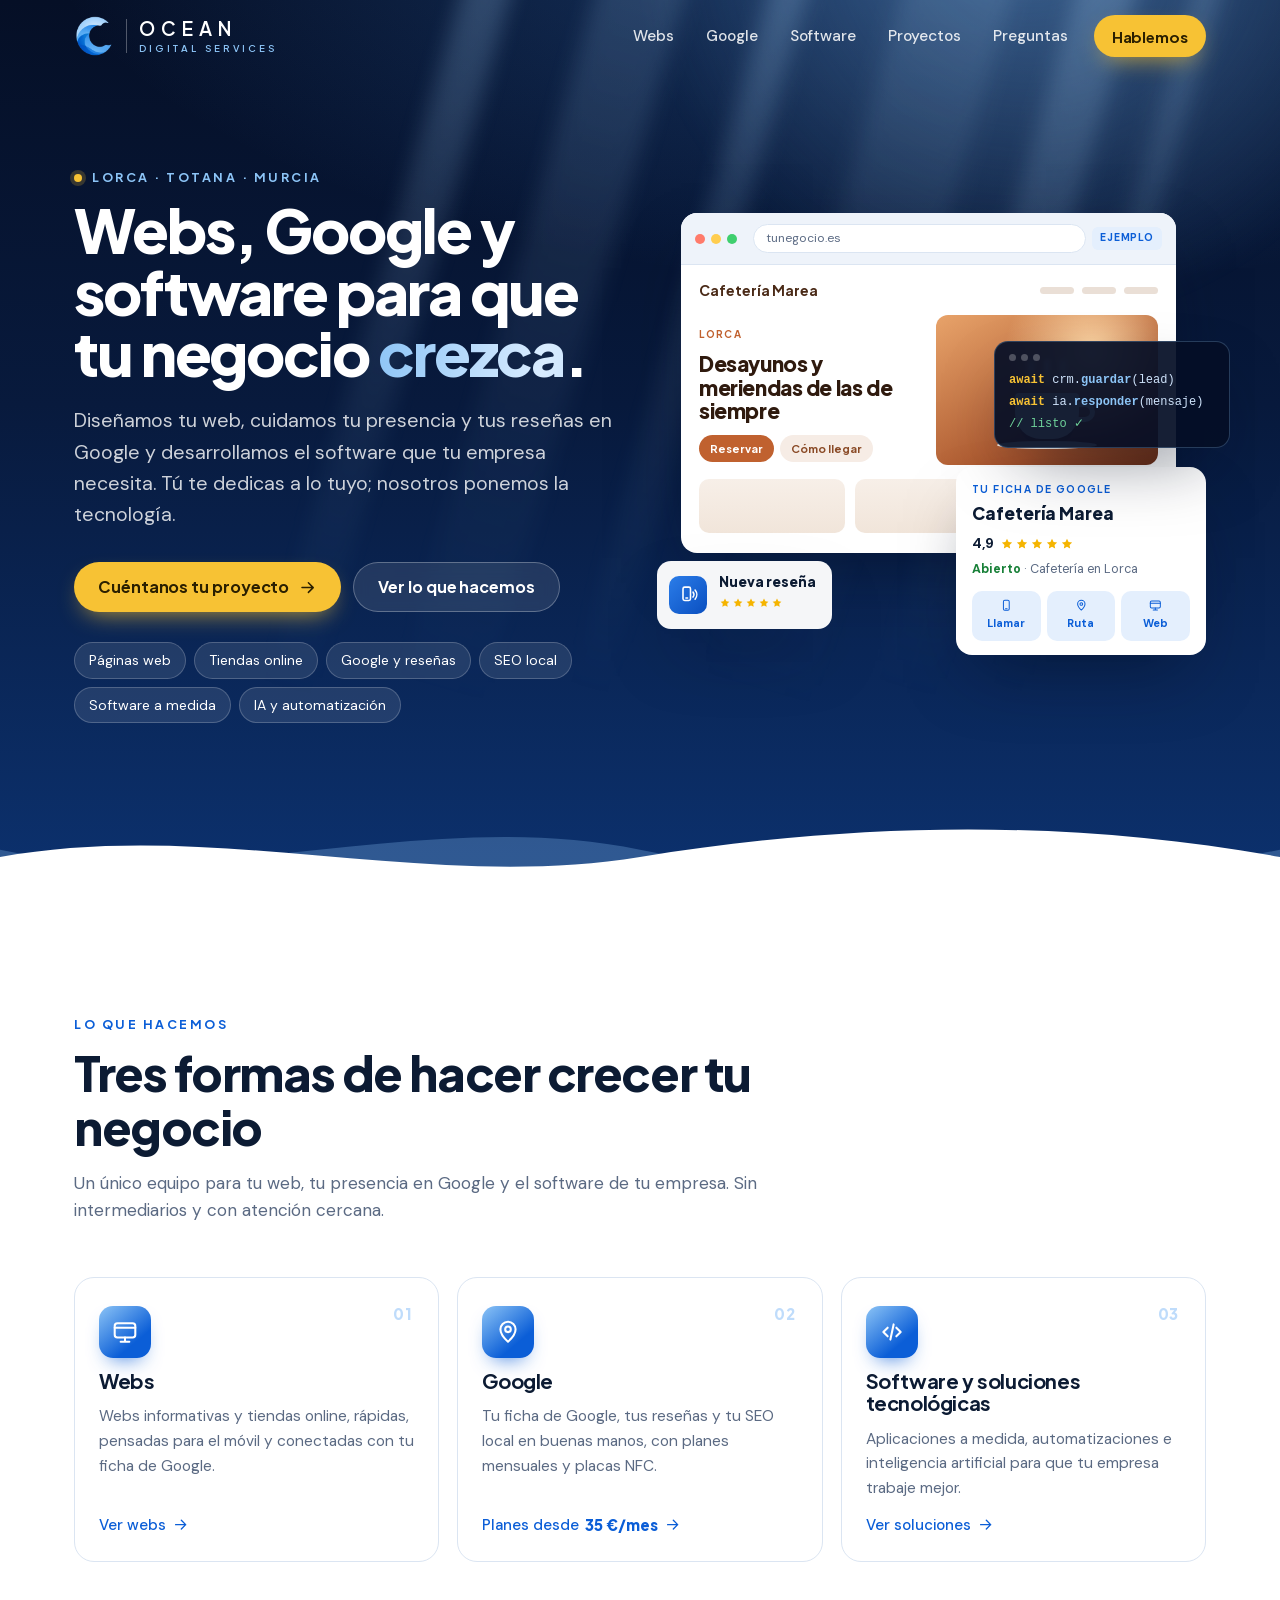
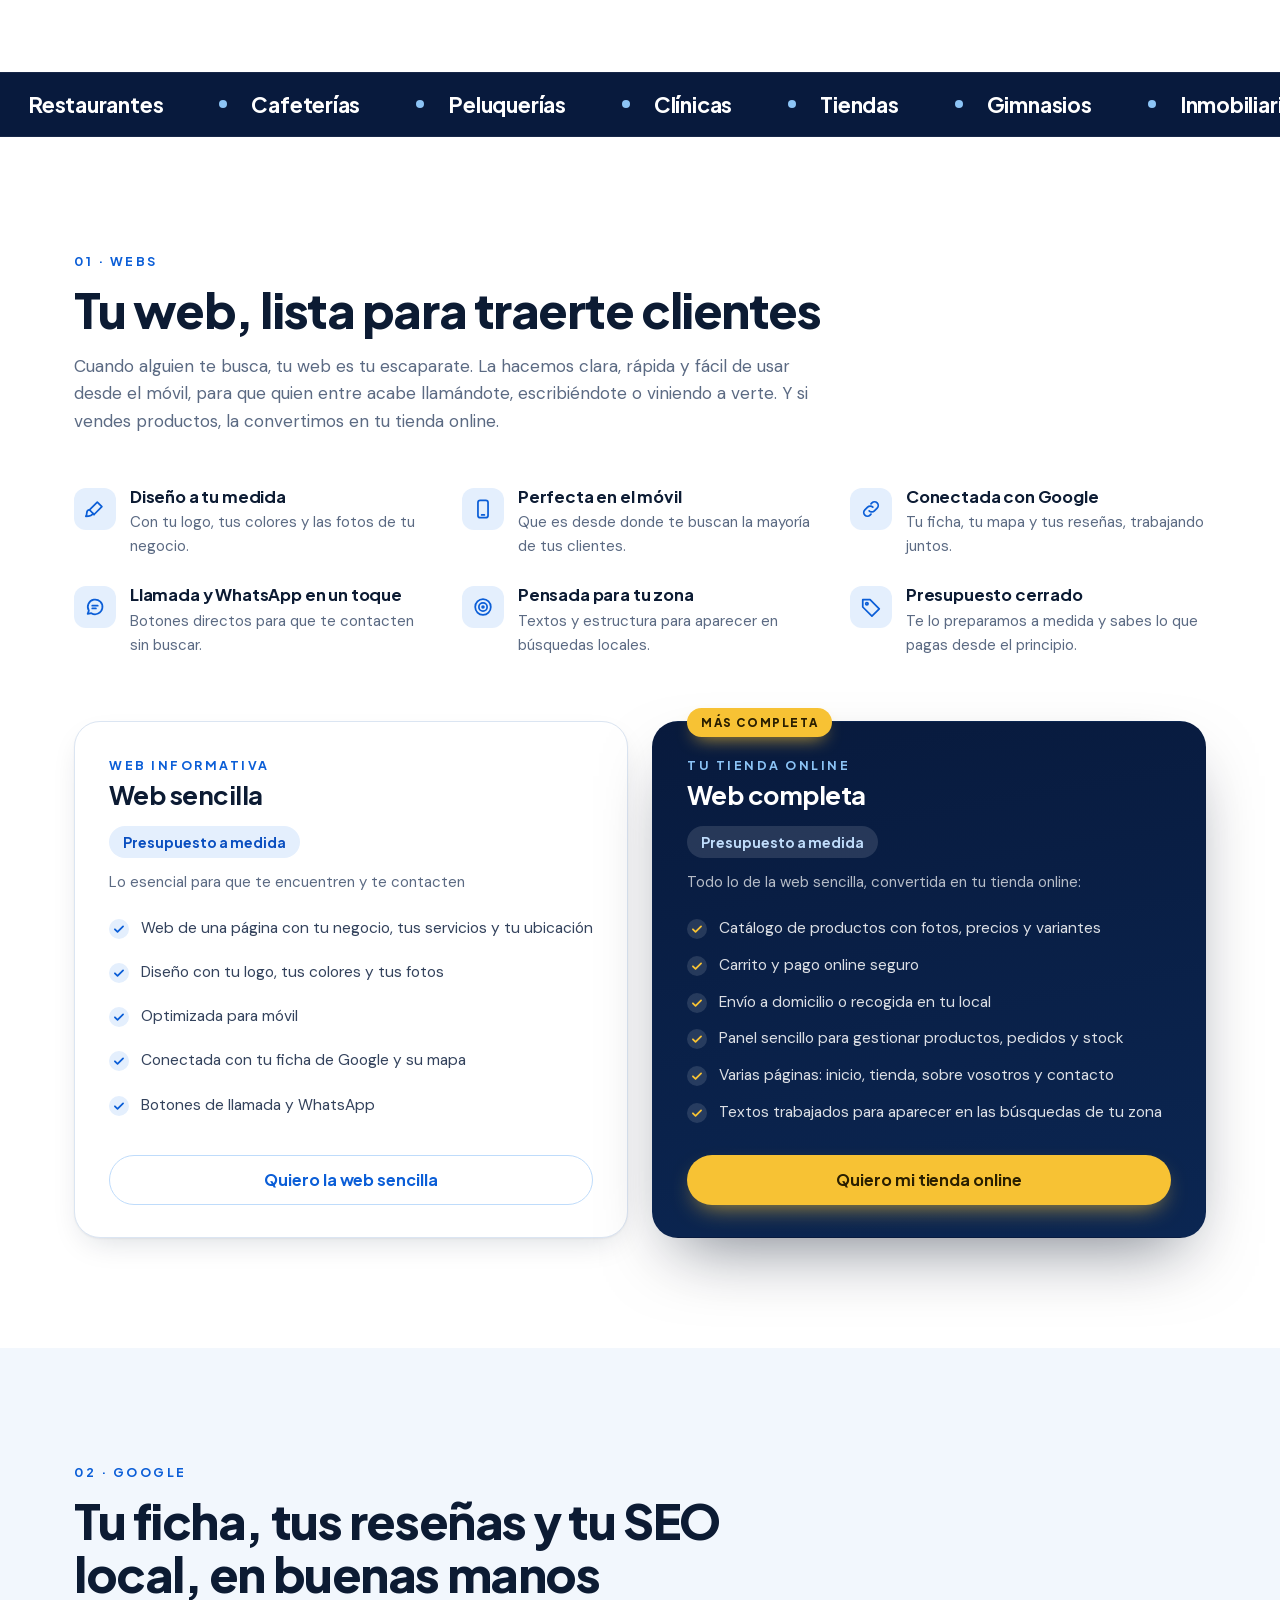
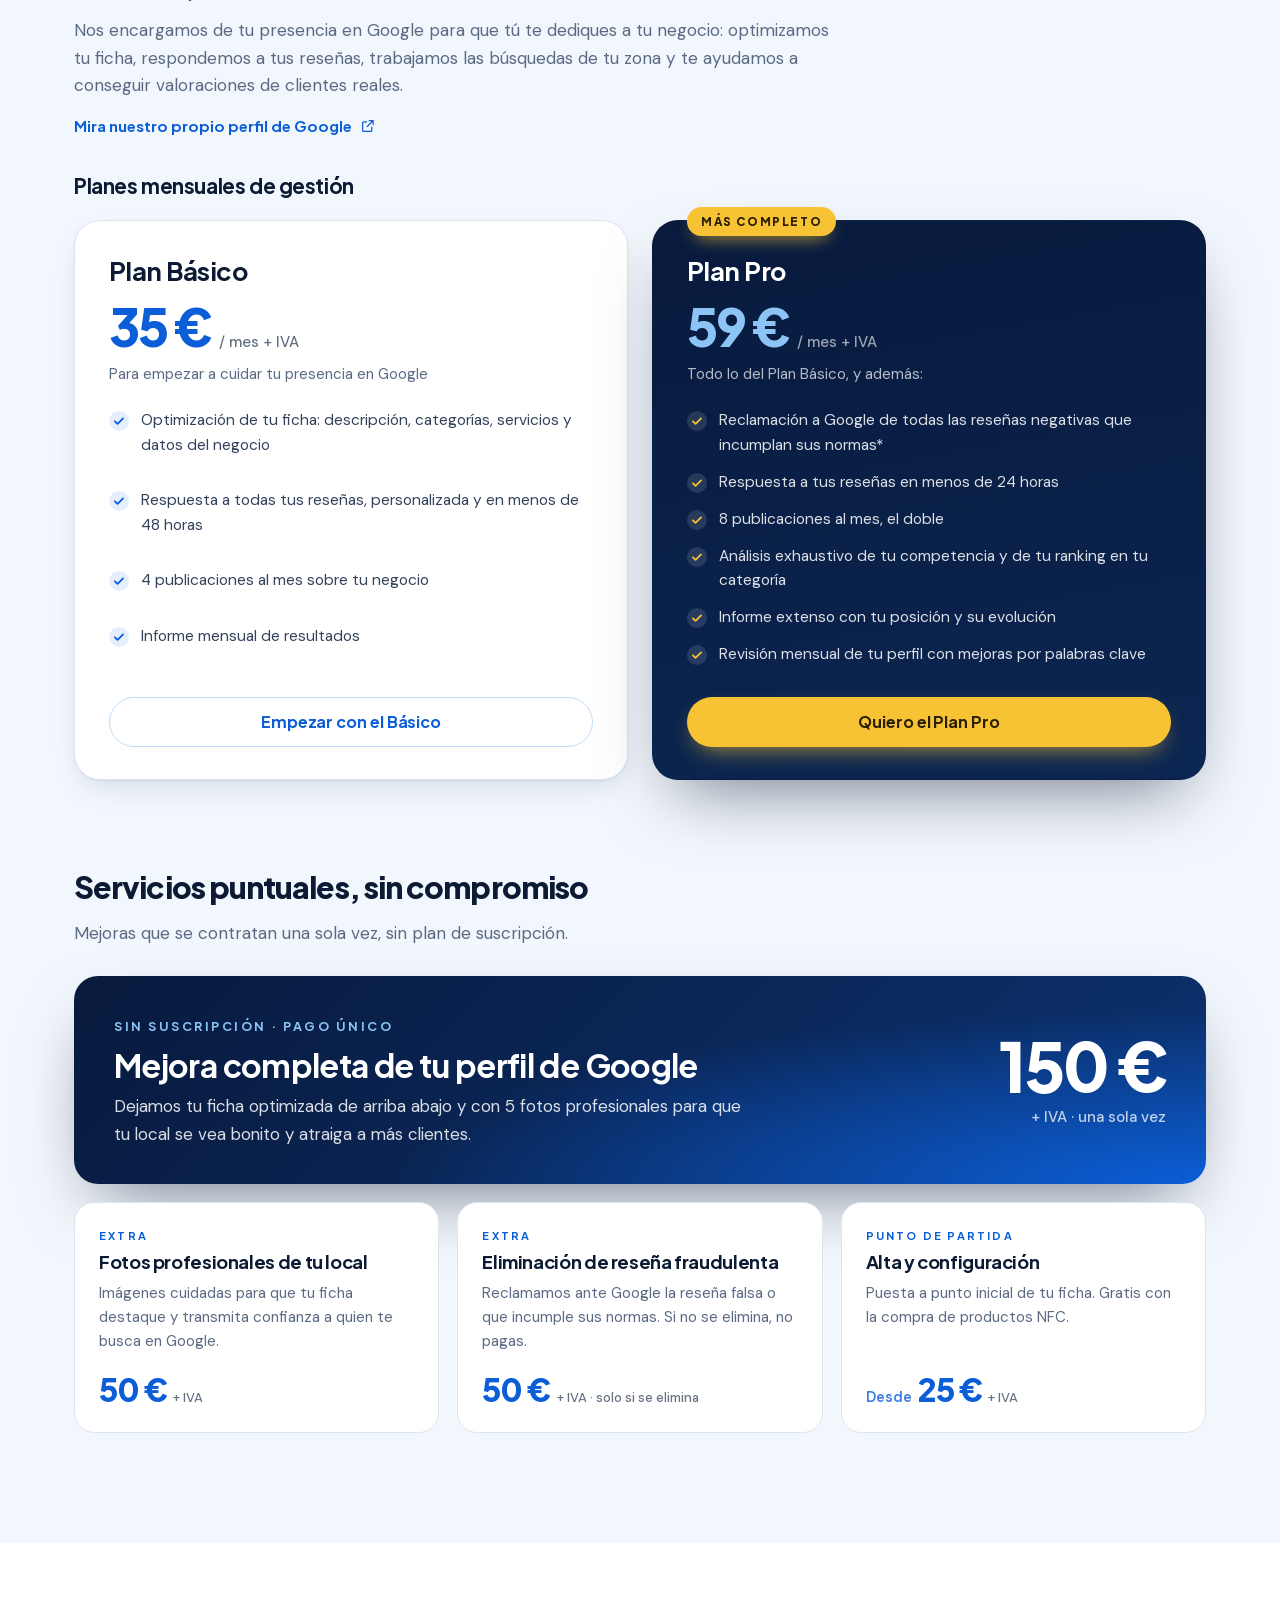
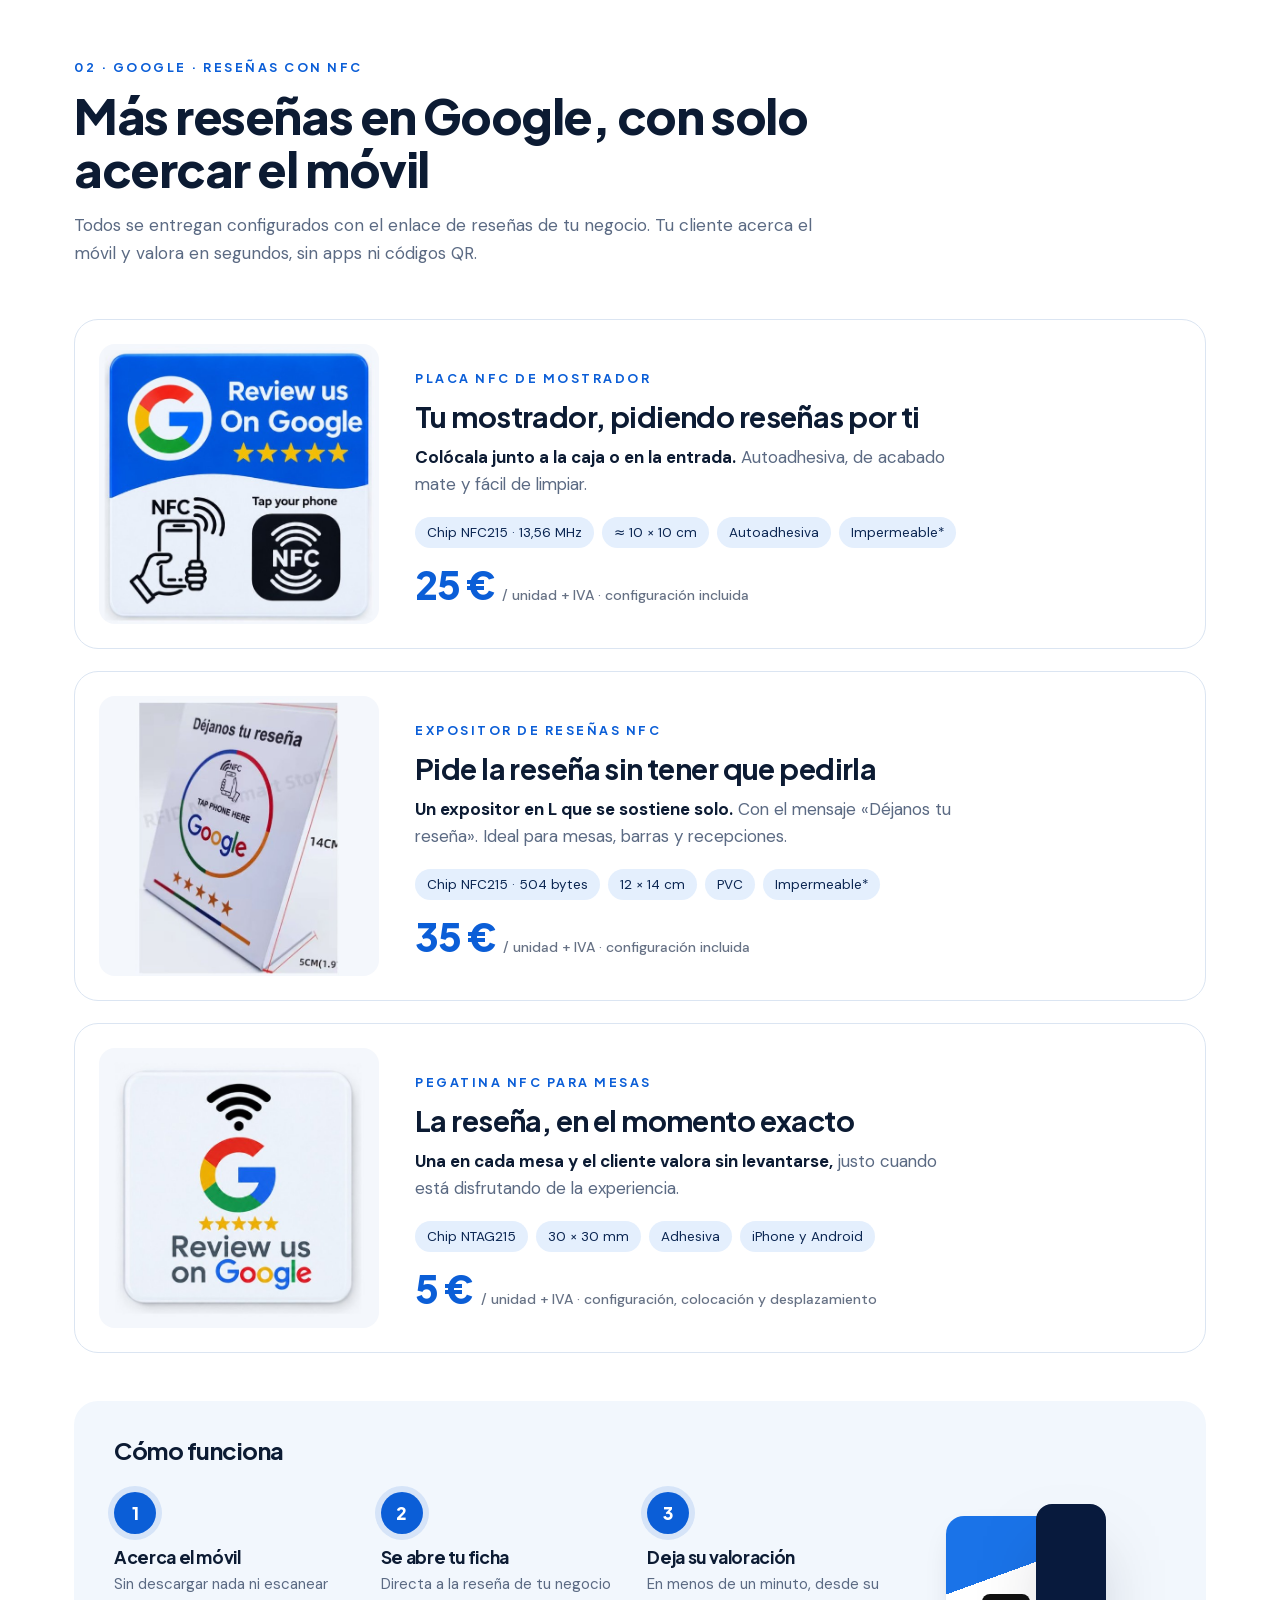
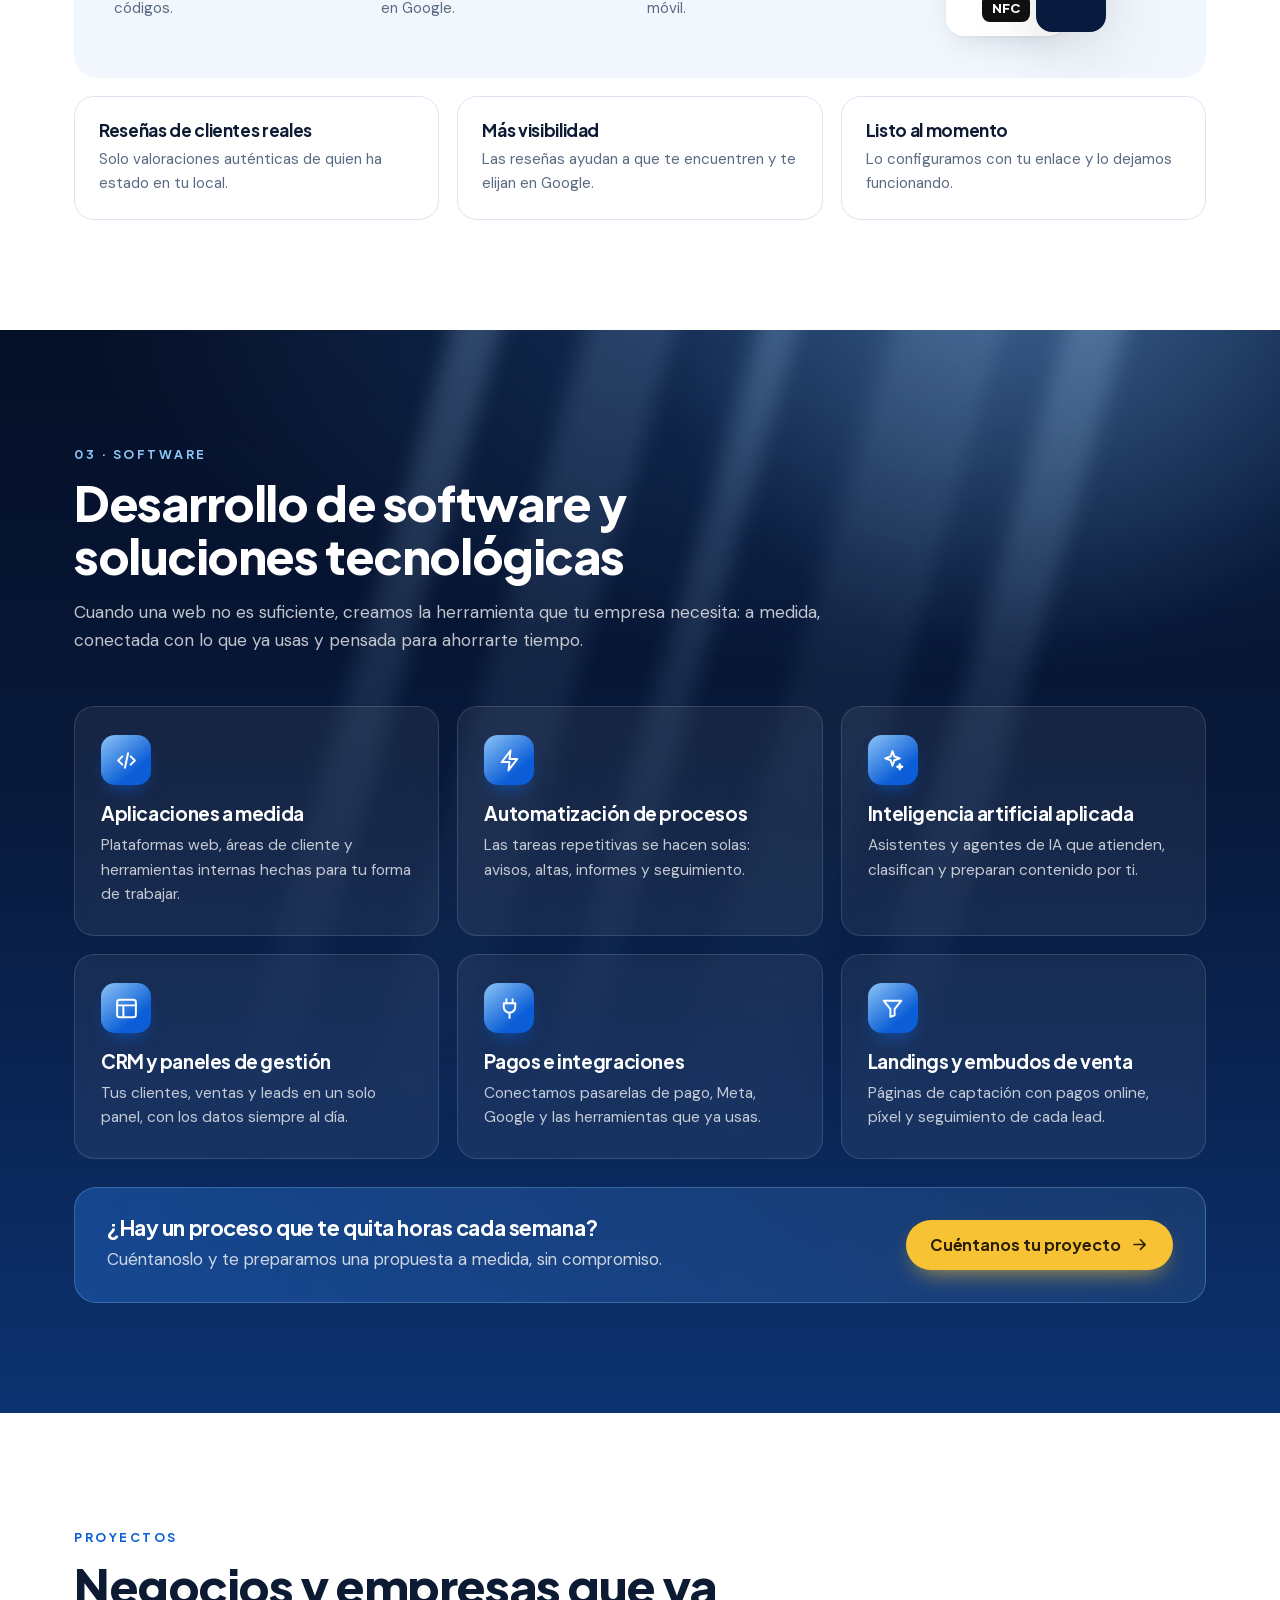
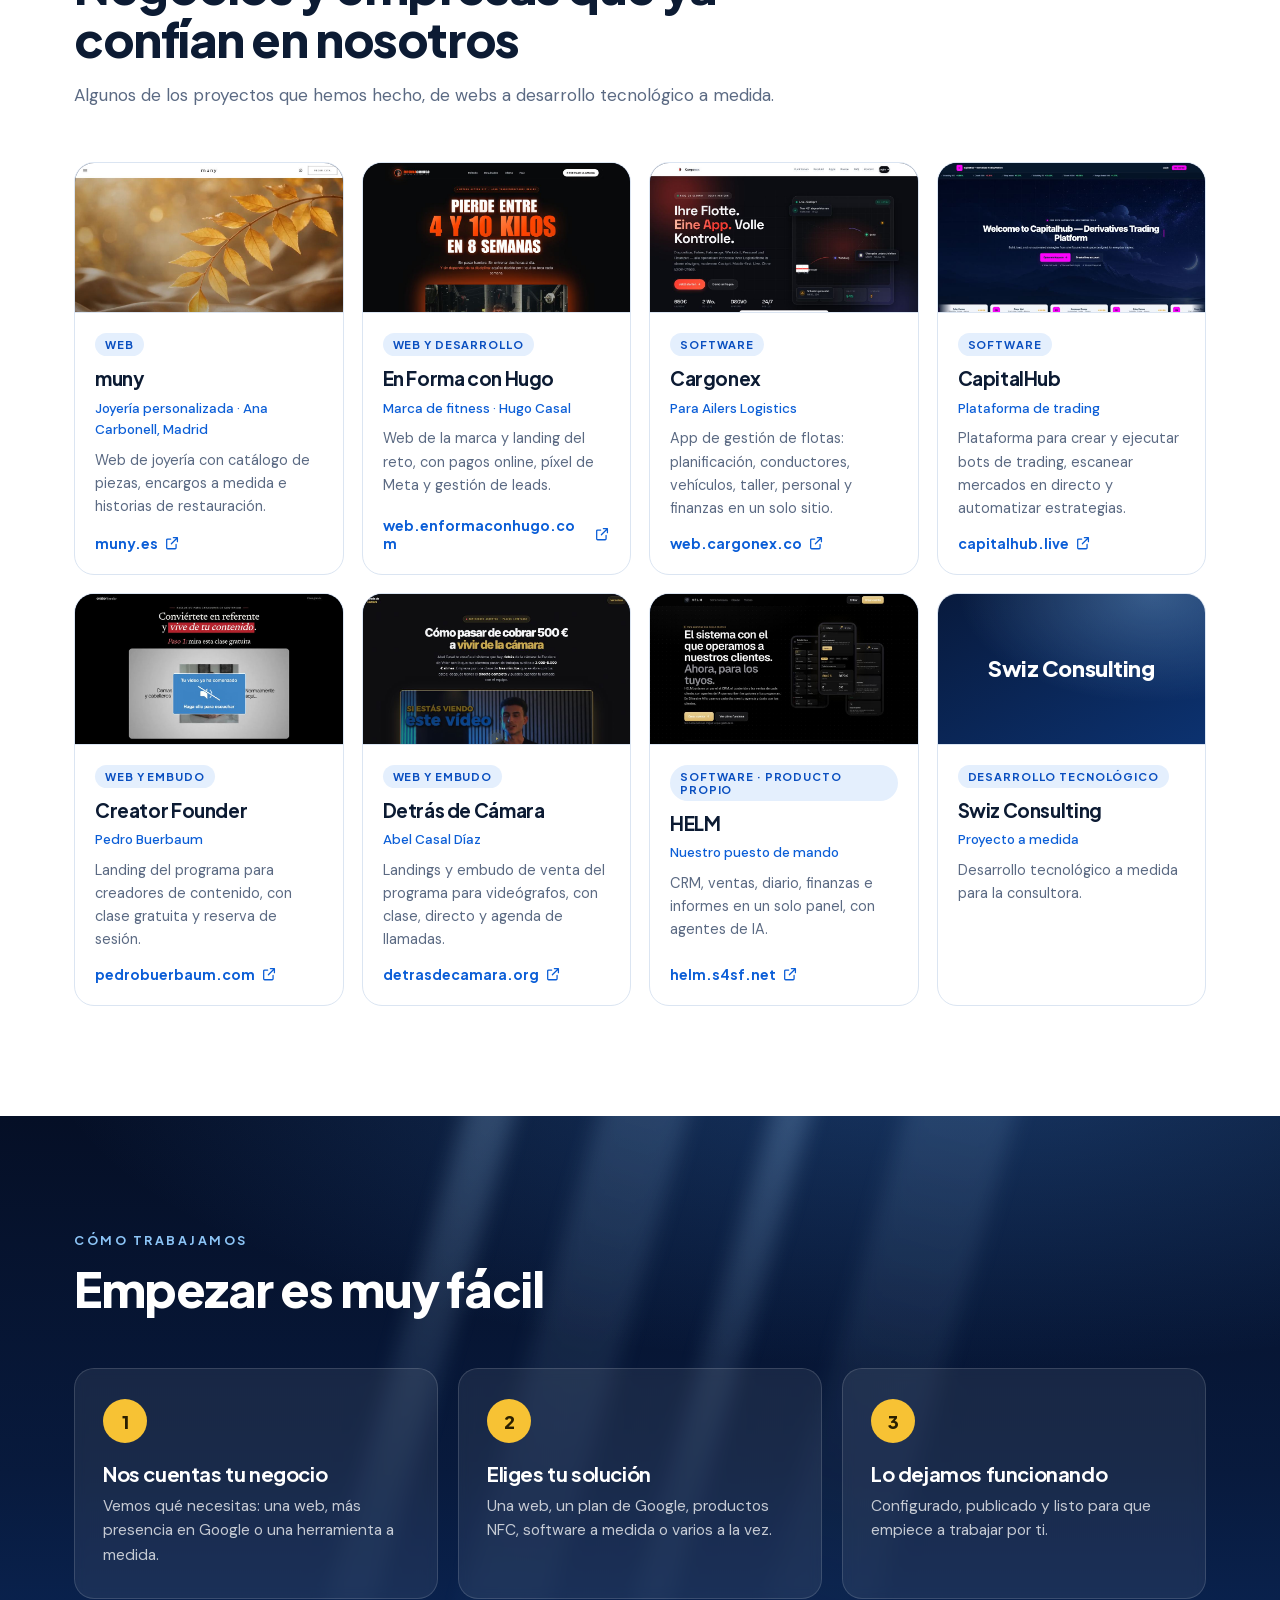
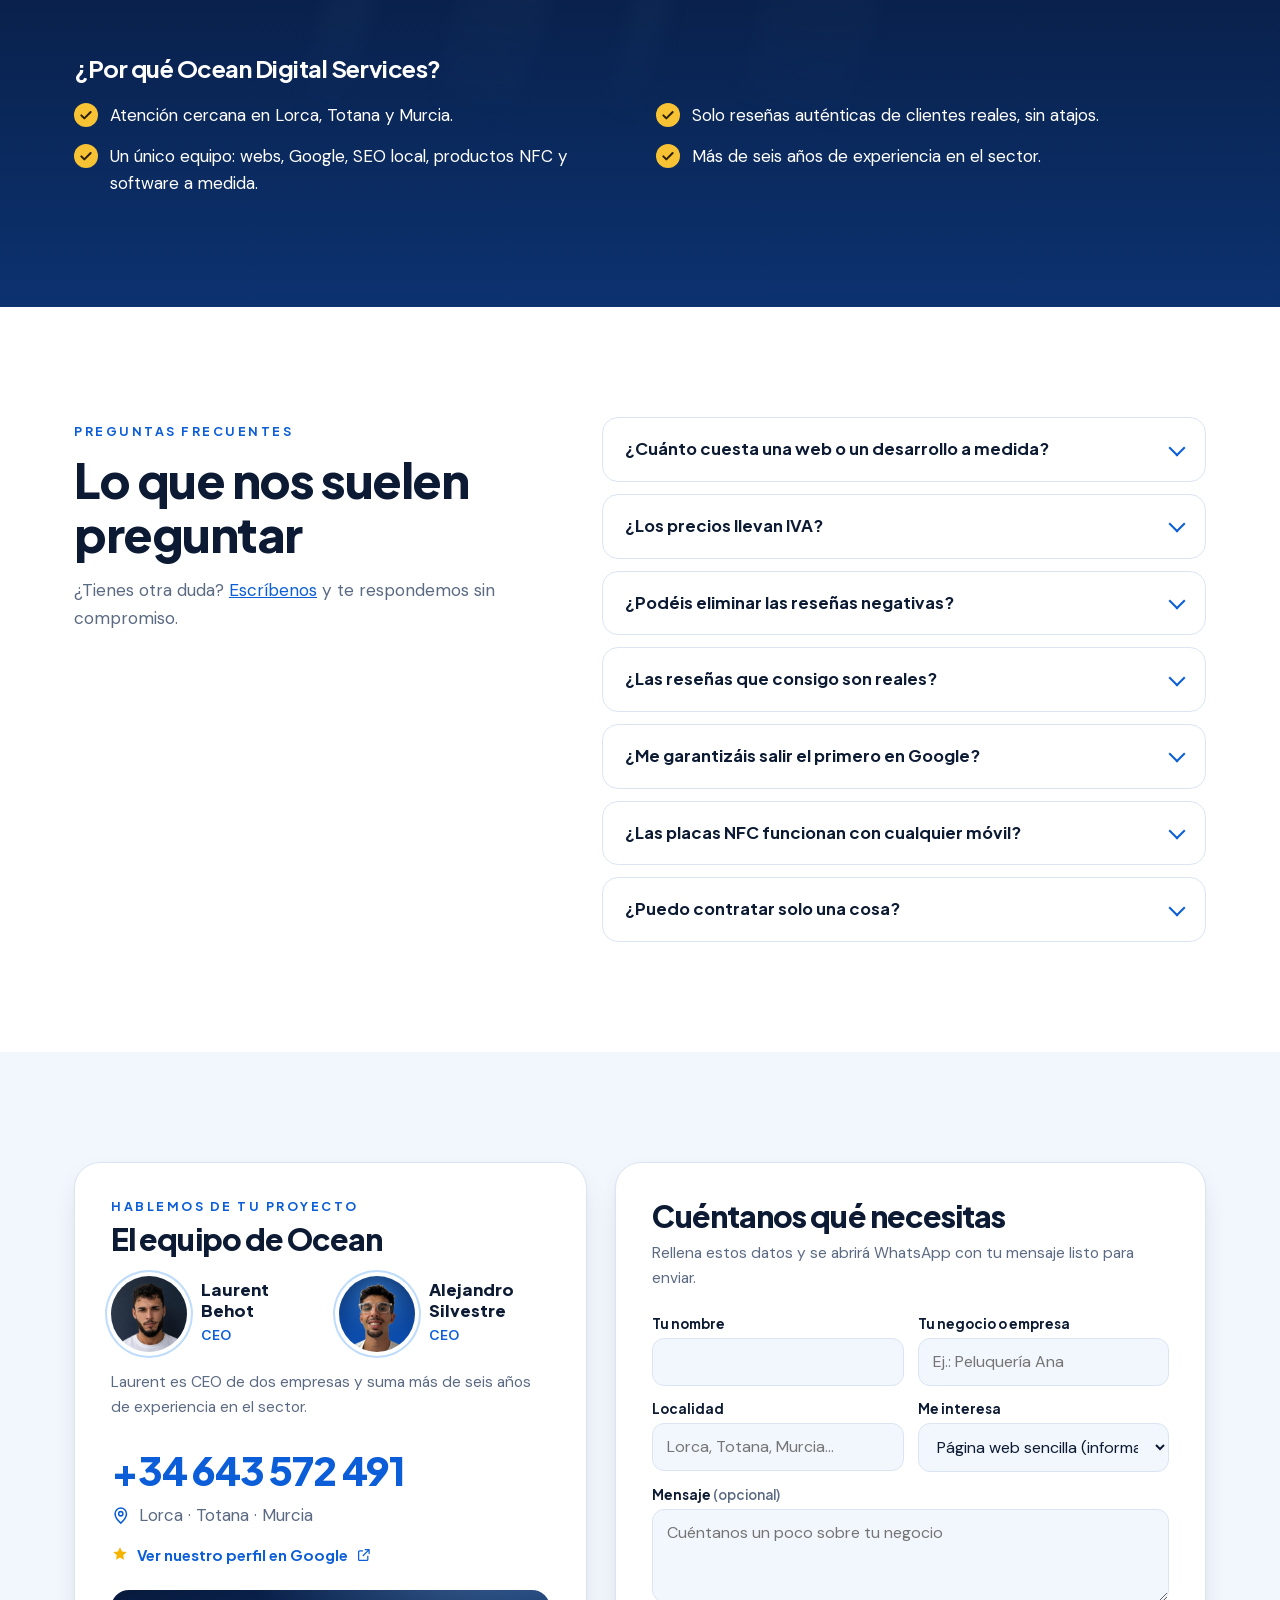
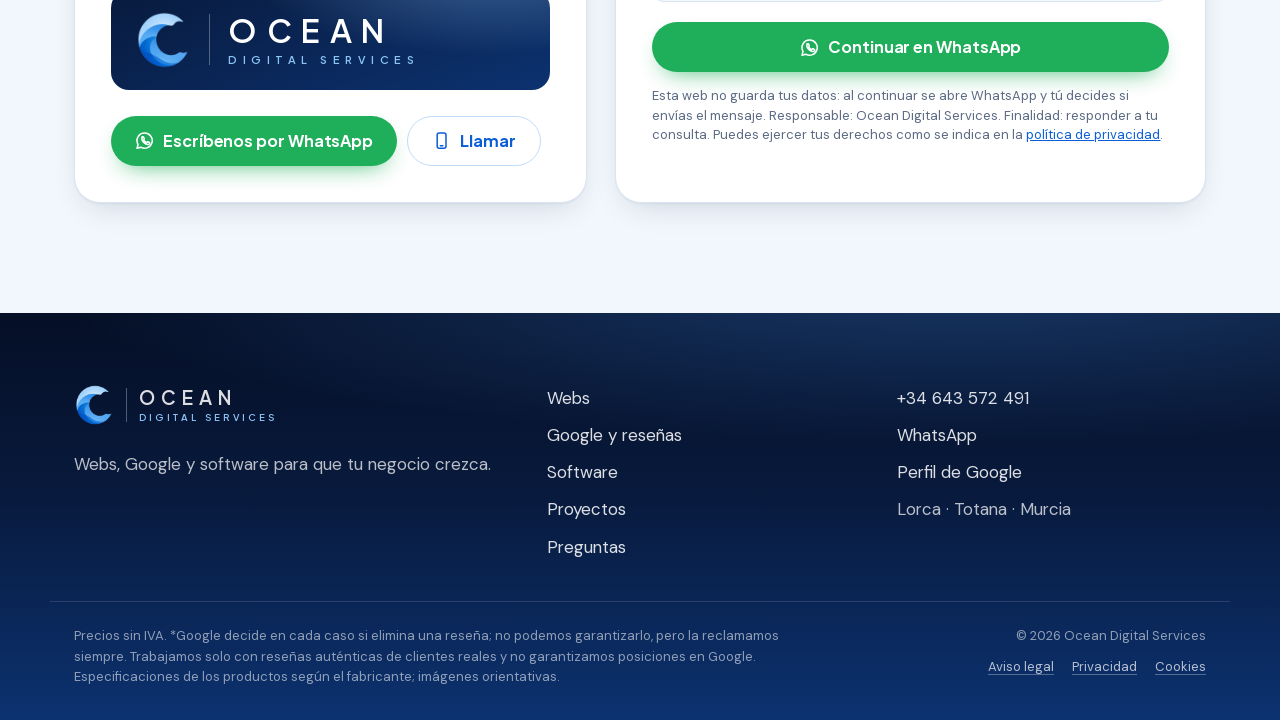
==== index.html @ efdfa2aa "Ocean Digital Services: marca, foto de Alejandro y proyectos con web - La marca pasa a ser Ocean Dig" ====
<!doctype html>
<html lang="es">
<head>
  <meta charset="utf-8">
  <meta name="viewport" content="width=device-width, initial-scale=1">
  <title>Ocean Digital Services · Webs, Google y software para tu negocio</title>
  <meta name="description" content="Páginas web y tiendas online, gestión de Google y reseñas, SEO local y desarrollo de software a medida para negocios y empresas. Lorca, Totana y Murcia.">
  <meta name="theme-color" content="#061430">
  <link rel="icon" type="image/png" href="assets/favicon.png">
  <link rel="apple-touch-icon" href="assets/apple-touch-icon.png">

  <meta property="og:type" content="website">
  <meta property="og:locale" content="es_ES">
  <meta property="og:title" content="Ocean Digital Services · Webs, Google y software para que tu negocio crezca">
  <meta property="og:description" content="Páginas web, gestión de Google y reseñas, SEO local y desarrollo de software y soluciones tecnológicas. Lorca, Totana y Murcia.">
  <meta property="og:url" content="https://www.oceandigitalservices.com/">
  <meta property="og:image" content="https://www.oceandigitalservices.com/assets/og-image.jpg">
  <meta property="og:image:width" content="1200">
  <meta property="og:image:height" content="630">
  <meta name="twitter:card" content="summary_large_image">
  <link rel="canonical" href="https://www.oceandigitalservices.com/">

  <link rel="preload" href="fonts/plus-jakarta-sans-latin.woff2" as="font" type="font/woff2" crossorigin>
  <link rel="preload" href="fonts/dm-sans-latin.woff2" as="font" type="font/woff2" crossorigin>
  <link rel="stylesheet" href="styles.css">
  <script>document.documentElement.classList.add('js')</script>

  <script type="application/ld+json">
  {
    "@context": "https://schema.org",
    "@type": "ProfessionalService",
    "name": "Ocean Digital Services",
    "description": "Páginas web y tiendas online, gestión de la ficha de Google y reseñas, SEO local y desarrollo de software y soluciones tecnológicas.",
    "url": "https://www.oceandigitalservices.com/",
    "image": "https://www.oceandigitalservices.com/assets/og-image.jpg",
    "logo": "https://www.oceandigitalservices.com/assets/logo.png",
    "telephone": "+34643572491",
    "sameAs": ["https://www.google.com/search?kgmid=/g/11p1_z3lt1"],
    "founder": [
      { "@type": "Person", "name": "Laurent Behot", "jobTitle": "CEO" },
      { "@type": "Person", "name": "Alejandro Silvestre", "jobTitle": "CEO" }
    ],
    "areaServed": [
      { "@type": "City", "name": "Lorca" },
      { "@type": "City", "name": "Totana" },
      { "@type": "City", "name": "Murcia" }
    ]
  }
  </script>
</head>
<body>
  <svg width="0" height="0" style="position:absolute" aria-hidden="true">
    <symbol id="i-web" viewBox="0 0 24 24"><rect x="2.5" y="4" width="19" height="13" rx="2.5"/><path d="M8 21h8M12 17v4M2.5 8h19"/></symbol>
    <symbol id="i-pin" viewBox="0 0 24 24"><path d="M12 21s-7-6.2-7-11.5A7 7 0 0 1 19 9.5C19 14.8 12 21 12 21z"/><circle cx="12" cy="9.5" r="2.6"/></symbol>
    <symbol id="i-search" viewBox="0 0 24 24"><circle cx="10.5" cy="10.5" r="6.5"/><path d="m20 20-4.8-4.8M7.5 12l2-2 1.5 1.5L14 8.5"/></symbol>
    <symbol id="i-nfc" viewBox="0 0 24 24"><rect x="6" y="2.5" width="9" height="16" rx="2"/><path d="M9.5 15.5h2M18 8.5a5 5 0 0 1 0 6M20.5 6a8.5 8.5 0 0 1 0 11"/></symbol>
    <symbol id="i-brush" viewBox="0 0 24 24"><path d="M14.5 4.5 19.5 9.5 11 18l-5-5z"/><path d="M6 13c-2 0-3 1.5-3 3.5S2 20 2 20s3.5 0 5.5-1S10 16 11 18"/></symbol>
    <symbol id="i-phone" viewBox="0 0 24 24"><rect x="6.5" y="2.5" width="11" height="19" rx="2.5"/><path d="M10.5 18.5h3"/></symbol>
    <symbol id="i-link" viewBox="0 0 24 24"><path d="M10 14a4 4 0 0 0 5.7 0l3-3a4 4 0 0 0-5.7-5.7l-1 1"/><path d="M14 10a4 4 0 0 0-5.7 0l-3 3a4 4 0 0 0 5.7 5.7l1-1"/></symbol>
    <symbol id="i-chat" viewBox="0 0 24 24"><path d="M4 19.5 5.3 16A8 8 0 1 1 8 18.7z"/><path d="M9 10.5h6M9 13.5h4"/></symbol>
    <symbol id="i-target" viewBox="0 0 24 24"><circle cx="12" cy="12" r="8.5"/><circle cx="12" cy="12" r="4.5"/><circle cx="12" cy="12" r="1"/></symbol>
    <symbol id="i-tag" viewBox="0 0 24 24"><path d="M3 12V4h8l10 10-8 8z"/><circle cx="7.5" cy="8.5" r="1.3"/></symbol>
    <symbol id="i-check" viewBox="0 0 24 24"><path d="m5 12.5 4.5 4.5L19 7.5"/></symbol>
    <symbol id="i-arrow" viewBox="0 0 24 24"><path d="M5 12h14M13 6l6 6-6 6"/></symbol>
    <symbol id="i-star" viewBox="0 0 24 24"><path d="m12 3 2.7 5.6 6.1.8-4.5 4.2 1.1 6L12 16.8 6.6 19.6l1.1-6-4.5-4.2 6.1-.8z"/></symbol>
    <symbol id="i-code" viewBox="0 0 24 24"><path d="m8 8-4 4 4 4M16 8l4 4-4 4M13.5 5l-3 14"/></symbol>
    <symbol id="i-bolt" viewBox="0 0 24 24"><path d="M13 2.5 4.5 13.5H12l-1 8 8.5-11H12z"/></symbol>
    <symbol id="i-spark" viewBox="0 0 24 24"><path d="M12 3l1.8 5.2L19 10l-5.2 1.8L12 17l-1.8-5.2L5 10l5.2-1.8z"/><path d="M19 15.5l.7 1.8 1.8.7-1.8.7-.7 1.8-.7-1.8-1.8-.7 1.8-.7z"/></symbol>
    <symbol id="i-panel" viewBox="0 0 24 24"><rect x="3" y="3.5" width="18" height="17" rx="2.5"/><path d="M3 9h18M9 9v11.5"/></symbol>
    <symbol id="i-plug" viewBox="0 0 24 24"><path d="M9 7V3M15 7V3M6.5 7h11v3.5a5.5 5.5 0 0 1-11 0zM12 16v5"/></symbol>
    <symbol id="i-funnel" viewBox="0 0 24 24"><path d="M3.5 4.5h17l-6.5 8v6l-4 1.5v-7.5z"/></symbol>
    <symbol id="i-out" viewBox="0 0 24 24"><path d="M14 4h6v6M20 4l-9 9M18 14v5a1.5 1.5 0 0 1-1.5 1.5h-11A1.5 1.5 0 0 1 4 19V7.5A1.5 1.5 0 0 1 5.5 6H10"/></symbol>
    <symbol id="i-wa" viewBox="0 0 24 24"><path d="M12 2.5A9.5 9.5 0 0 0 3.8 16.8L2.5 21.5l4.8-1.3A9.5 9.5 0 1 0 12 2.5z"/><path d="M8.6 7.6c.3-.4.6-.4.9-.4h.6c.2 0 .4 0 .6.5l.8 1.9c.1.2.1.4 0 .6l-.5.7c-.1.2-.2.3 0 .6.4.7 1 1.4 1.7 1.9.6.5 1.2.8 1.6 1 .2.1.4.1.5-.1l.7-.8c.2-.2.4-.2.6-.1l1.8.9c.2.1.4.2.4.4 0 .5-.1 1.1-.5 1.5-.5.5-1.3.8-2 .7-1-.1-2.6-.6-4.2-2s-2.6-3-2.9-4c-.3-1 0-1.9.4-2.3z" class="fill"/></symbol>
  </svg>

  <a class="skip" href="#contenido">Saltar al contenido</a>

  <header class="site-header" id="top">
    <div class="wrap header-inner">
      <a class="brand" href="#top" aria-label="Ocean Digital Services, inicio">
        <img src="assets/logo.png" alt="" width="40" height="40">
        <span class="brand-text"><strong>OCEAN</strong><small>DIGITAL SERVICES</small></span>
      </a>
      <nav class="nav" id="nav" aria-label="Principal">
        <a href="#webs">Webs</a>
        <a href="#google">Google</a>
        <a href="#software">Software</a>
        <a href="#proyectos">Proyectos</a>
        <a href="#preguntas">Preguntas</a>
        <a class="btn btn-sun btn-sm nav-cta" href="#contacto">Hablemos</a>
      </nav>
      <button class="menu-btn" type="button" aria-expanded="false" aria-controls="nav" aria-label="Abrir menú"><span></span><span></span></button>
    </div>
  </header>

  <main id="contenido">
    <!-- HERO -->
    <section class="hero ocean">
      <div class="ocean-fx" aria-hidden="true">
        <div class="glow"></div>
        <div class="rays"><i></i><i></i><i></i><i></i><i></i><i></i></div>
        <div class="particles"></div>
      </div>

      <div class="wrap hero-grid">
        <div class="hero-copy">
          <p class="eyebrow eyebrow-light"><span class="dot"></span> Lorca · Totana · Murcia</p>
          <h1>Webs, Google y software para que tu negocio <span class="grad">crezca</span>.</h1>
          <p class="lead">Diseñamos tu web, cuidamos tu presencia y tus reseñas en Google y desarrollamos el software que tu empresa necesita. Tú te dedicas a lo tuyo; nosotros ponemos la tecnología.</p>
          <div class="hero-ctas">
            <a class="btn btn-sun" href="#contacto">Cuéntanos tu proyecto <svg class="ic"><use href="#i-arrow"/></svg></a>
            <a class="btn btn-glass" href="#servicios">Ver lo que hacemos</a>
          </div>
          <ul class="chips" aria-label="Qué hacemos">
            <li>Páginas web</li><li>Tiendas online</li><li>Google y reseñas</li><li>SEO local</li><li>Software a medida</li><li>IA y automatización</li>
          </ul>
        </div>

        <div class="hero-visual" aria-hidden="true">
          <div class="browser float-a">
            <div class="browser-bar"><span></span><span></span><span></span><div class="url">tunegocio.es</div><em class="tag">Ejemplo</em></div>
            <div class="site">
              <div class="site-nav"><b>Cafetería Marea</b><span><i></i><i></i><i></i></span></div>
              <div class="site-hero">
                <div class="site-copy">
                  <small>Lorca</small>
                  <strong>Desayunos y meriendas de las de siempre</strong>
                  <div class="site-btns"><em>Reservar</em><em class="ghost">Cómo llegar</em></div>
                </div>
                <div class="site-img"><span class="cup"></span><span class="steam"></span></div>
              </div>
              <div class="site-cards"><i></i><i></i><i></i></div>
            </div>
          </div>

          <div class="gcard float-b">
            <small class="gcard-label">Tu ficha de Google</small>
            <strong>Cafetería Marea</strong>
            <div class="rating"><b>4,9</b><span class="stars"><svg><use href="#i-star"/></svg><svg><use href="#i-star"/></svg><svg><use href="#i-star"/></svg><svg><use href="#i-star"/></svg><svg><use href="#i-star"/></svg></span></div>
            <p><span class="open">Abierto</span> · Cafetería en Lorca</p>
            <div class="gcard-actions"><span><svg class="ic"><use href="#i-phone"/></svg>Llamar</span><span><svg class="ic"><use href="#i-pin"/></svg>Ruta</span><span><svg class="ic"><use href="#i-web"/></svg>Web</span></div>
          </div>

          <div class="codecard float-d">
            <span class="code-dots"><i></i><i></i><i></i></span>
            <code><span><b class="k">await</b> crm.<b class="f">guardar</b>(lead)</span><span><b class="k">await</b> ia.<b class="f">responder</b>(mensaje)</span><span class="c">// listo ✓</span></code>
          </div>

          <div class="toast float-c">
            <span class="toast-ic"><svg class="ic"><use href="#i-nfc"/></svg></span>
            <span><strong>Nueva reseña</strong><span class="stars sm"><svg><use href="#i-star"/></svg><svg><use href="#i-star"/></svg><svg><use href="#i-star"/></svg><svg><use href="#i-star"/></svg><svg><use href="#i-star"/></svg></span></span>
          </div>
        </div>
      </div>

      <div class="waves" aria-hidden="true">
        <svg class="wave back" viewBox="0 0 2880 120" preserveAspectRatio="none"><path d="M0 64C240 112 480 16 720 64S1200 112 1440 64 1920 16 2160 64 2640 112 2880 64V120H0Z"/></svg>
        <svg class="wave front" viewBox="0 0 2880 120" preserveAspectRatio="none"><path d="M0 72C240 30 480 110 720 72S1200 30 1440 72 1920 110 2160 72 2640 30 2880 72V120H0Z"/></svg>
      </div>
    </section>

    <!-- SERVICIOS -->
    <section class="section" id="servicios">
      <div class="wrap">
        <div class="section-head reveal">
          <p class="eyebrow">Lo que hacemos</p>
          <h2>Tres formas de hacer crecer tu negocio</h2>
          <p class="sub">Un único equipo para tu web, tu presencia en Google y el software de tu empresa. Sin intermediarios y con atención cercana.</p>
        </div>

        <div class="services">
          <a class="service reveal" href="#webs">
            <span class="service-n">01</span>
            <span class="service-ic"><svg class="ic"><use href="#i-web"/></svg></span>
            <h3>Webs</h3>
            <p>Webs informativas y tiendas online, rápidas, pensadas para el móvil y conectadas con tu ficha de Google.</p>
            <span class="service-foot">Ver webs <svg class="ic"><use href="#i-arrow"/></svg></span>
          </a>
          <a class="service reveal" href="#google">
            <span class="service-n">02</span>
            <span class="service-ic"><svg class="ic"><use href="#i-pin"/></svg></span>
            <h3>Google</h3>
            <p>Tu ficha de Google, tus reseñas y tu SEO local en buenas manos, con planes mensuales y placas NFC.</p>
            <span class="service-foot">Planes desde <b>35 €/mes</b> <svg class="ic"><use href="#i-arrow"/></svg></span>
          </a>
          <a class="service reveal" href="#software">
            <span class="service-n">03</span>
            <span class="service-ic"><svg class="ic"><use href="#i-code"/></svg></span>
            <h3>Software y soluciones tecnológicas</h3>
            <p>Aplicaciones a medida, automatizaciones e inteligencia artificial para que tu empresa trabaje mejor.</p>
            <span class="service-foot">Ver soluciones <svg class="ic"><use href="#i-arrow"/></svg></span>
          </a>
        </div>
      </div>
    </section>

    <!-- PARA QUIÉN -->
    <div class="ticker" aria-label="Sectores con los que trabajamos">
      <div class="ticker-track">
        <span>Restaurantes</span><span>Cafeterías</span><span>Peluquerías</span><span>Clínicas</span><span>Tiendas</span><span>Gimnasios</span><span>Inmobiliarias</span><span>Academias</span><span>Consultoras</span><span>Empresas de logística</span><span>Marcas personales</span><span>Hoteles</span>
        <span aria-hidden="true">Restaurantes</span><span aria-hidden="true">Cafeterías</span><span aria-hidden="true">Peluquerías</span><span aria-hidden="true">Clínicas</span><span aria-hidden="true">Tiendas</span><span aria-hidden="true">Gimnasios</span><span aria-hidden="true">Inmobiliarias</span><span aria-hidden="true">Academias</span><span aria-hidden="true">Consultoras</span><span aria-hidden="true">Empresas de logística</span><span aria-hidden="true">Marcas personales</span><span aria-hidden="true">Hoteles</span>
      </div>
    </div>

    <!-- WEBS -->
    <section class="section" id="webs">
      <div class="wrap">
        <div class="section-head reveal">
          <p class="eyebrow">01 · Webs</p>
          <h2>Tu web, lista para traerte clientes</h2>
          <p class="sub">Cuando alguien te busca, tu web es tu escaparate. La hacemos clara, rápida y fácil de usar desde el móvil, para que quien entre acabe llamándote, escribiéndote o viniendo a verte. Y si vendes productos, la convertimos en tu tienda online.</p>
        </div>

        <ul class="features reveal">
          <li><span class="f-ic"><svg class="ic"><use href="#i-brush"/></svg></span><div><h3>Diseño a tu medida</h3><p>Con tu logo, tus colores y las fotos de tu negocio.</p></div></li>
          <li><span class="f-ic"><svg class="ic"><use href="#i-phone"/></svg></span><div><h3>Perfecta en el móvil</h3><p>Que es desde donde te buscan la mayoría de tus clientes.</p></div></li>
          <li><span class="f-ic"><svg class="ic"><use href="#i-link"/></svg></span><div><h3>Conectada con Google</h3><p>Tu ficha, tu mapa y tus reseñas, trabajando juntos.</p></div></li>
          <li><span class="f-ic"><svg class="ic"><use href="#i-chat"/></svg></span><div><h3>Llamada y WhatsApp en un toque</h3><p>Botones directos para que te contacten sin buscar.</p></div></li>
          <li><span class="f-ic"><svg class="ic"><use href="#i-target"/></svg></span><div><h3>Pensada para tu zona</h3><p>Textos y estructura para aparecer en búsquedas locales.</p></div></li>
          <li><span class="f-ic"><svg class="ic"><use href="#i-tag"/></svg></span><div><h3>Presupuesto cerrado</h3><p>Te lo preparamos a medida y sabes lo que pagas desde el principio.</p></div></li>
        </ul>

        <div class="plans web-plans">
          <article class="plan reveal">
            <p class="eyebrow">Web informativa</p>
            <h3>Web sencilla</h3>
            <p class="plan-tag">Presupuesto a medida</p>
            <p class="plan-for">Lo esencial para que te encuentren y te contacten</p>
            <ul class="ticks">
              <li><svg class="ic"><use href="#i-check"/></svg>Web de una página con tu negocio, tus servicios y tu ubicación</li>
              <li><svg class="ic"><use href="#i-check"/></svg>Diseño con tu logo, tus colores y tus fotos</li>
              <li><svg class="ic"><use href="#i-check"/></svg>Optimizada para móvil</li>
              <li><svg class="ic"><use href="#i-check"/></svg>Conectada con tu ficha de Google y su mapa</li>
              <li><svg class="ic"><use href="#i-check"/></svg>Botones de llamada y WhatsApp</li>
            </ul>
            <a class="btn btn-outline btn-block" href="#contacto" data-servicio="Página web sencilla (informativa)">Quiero la web sencilla</a>
          </article>

          <article class="plan plan-pro reveal">
            <span class="badge">Más completa</span>
            <p class="eyebrow eyebrow-light">Tu tienda online</p>
            <h3>Web completa</h3>
            <p class="plan-tag">Presupuesto a medida</p>
            <p class="plan-for">Todo lo de la web sencilla, convertida en tu tienda online:</p>
            <ul class="ticks">
              <li><svg class="ic"><use href="#i-check"/></svg>Catálogo de productos con fotos, precios y variantes</li>
              <li><svg class="ic"><use href="#i-check"/></svg>Carrito y pago online seguro</li>
              <li><svg class="ic"><use href="#i-check"/></svg>Envío a domicilio o recogida en tu local</li>
              <li><svg class="ic"><use href="#i-check"/></svg>Panel sencillo para gestionar productos, pedidos y stock</li>
              <li><svg class="ic"><use href="#i-check"/></svg>Varias páginas: inicio, tienda, sobre vosotros y contacto</li>
              <li><svg class="ic"><use href="#i-check"/></svg>Textos trabajados para aparecer en las búsquedas de tu zona</li>
            </ul>
            <a class="btn btn-sun btn-block" href="#contacto" data-servicio="Página web completa (tienda online)">Quiero mi tienda online</a>
          </article>
        </div>
      </div>
    </section>

    <!-- GOOGLE -->
    <section class="section section-tint" id="google">
      <div class="wrap">
        <div class="section-head reveal">
          <p class="eyebrow">02 · Google</p>
          <h2>Tu ficha, tus reseñas y tu SEO local, en buenas manos</h2>
          <p class="sub">Nos encargamos de tu presencia en Google para que tú te dediques a tu negocio: optimizamos tu ficha, respondemos a tus reseñas, trabajamos las búsquedas de tu zona y te ayudamos a conseguir valoraciones de clientes reales.</p>
          <a class="inline-link" href="https://share.google/OPwUpBDDF4dxYE7cn" target="_blank" rel="noopener">Mira nuestro propio perfil de Google <svg class="ic"><use href="#i-out"/></svg></a>
        </div>

        <h3 class="subhead reveal">Planes mensuales de gestión</h3>

        <div class="plans">
          <article class="plan reveal">
            <h3>Plan Básico</h3>
            <p class="plan-price">35 €<small>/ mes + IVA</small></p>
            <p class="plan-for">Para empezar a cuidar tu presencia en Google</p>
            <ul class="ticks">
              <li><svg class="ic"><use href="#i-check"/></svg>Optimización de tu ficha: descripción, categorías, servicios y datos del negocio</li>
              <li><svg class="ic"><use href="#i-check"/></svg>Respuesta a todas tus reseñas, personalizada y en menos de 48 horas</li>
              <li><svg class="ic"><use href="#i-check"/></svg>4 publicaciones al mes sobre tu negocio</li>
              <li><svg class="ic"><use href="#i-check"/></svg>Informe mensual de resultados</li>
            </ul>
            <a class="btn btn-outline btn-block" href="#contacto" data-servicio="Plan Básico de Google">Empezar con el Básico</a>
          </article>

          <article class="plan plan-pro reveal">
            <span class="badge">Más completo</span>
            <h3>Plan Pro</h3>
            <p class="plan-price">59 €<small>/ mes + IVA</small></p>
            <p class="plan-for">Todo lo del Plan Básico, y además:</p>
            <ul class="ticks">
              <li><svg class="ic"><use href="#i-check"/></svg>Reclamación a Google de todas las reseñas negativas que incumplan sus normas*</li>
              <li><svg class="ic"><use href="#i-check"/></svg>Respuesta a tus reseñas en menos de 24 horas</li>
              <li><svg class="ic"><use href="#i-check"/></svg>8 publicaciones al mes, el doble</li>
              <li><svg class="ic"><use href="#i-check"/></svg>Análisis exhaustivo de tu competencia y de tu ranking en tu categoría</li>
              <li><svg class="ic"><use href="#i-check"/></svg>Informe extenso con tu posición y su evolución</li>
              <li><svg class="ic"><use href="#i-check"/></svg>Revisión mensual de tu perfil con mejoras por palabras clave</li>
            </ul>
            <a class="btn btn-sun btn-block" href="#contacto" data-servicio="Plan Pro de Google">Quiero el Plan Pro</a>
          </article>
        </div>

        <div class="oneoff">
          <div class="section-head section-head-sm reveal">
            <h2 class="h3">Servicios puntuales, sin compromiso</h2>
            <p class="sub">Mejoras que se contratan una sola vez, sin plan de suscripción.</p>
          </div>

          <div class="hero-offer reveal">
            <div>
              <p class="eyebrow eyebrow-light">Sin suscripción · Pago único</p>
              <h3>Mejora completa de tu perfil de Google</h3>
              <p>Dejamos tu ficha optimizada de arriba abajo y con 5 fotos profesionales para que tu local se vea bonito y atraiga a más clientes.</p>
            </div>
            <p class="offer-price">150 €<small>+ IVA · una sola vez</small></p>
          </div>

          <div class="extras">
            <article class="extra reveal">
              <p class="eyebrow">Extra</p>
              <h3>Fotos profesionales de tu local</h3>
              <p>Imágenes cuidadas para que tu ficha destaque y transmita confianza a quien te busca en Google.</p>
              <p class="extra-price">50 €<small>+ IVA</small></p>
            </article>
            <article class="extra reveal">
              <p class="eyebrow">Extra</p>
              <h3>Eliminación de reseña fraudulenta</h3>
              <p>Reclamamos ante Google la reseña falsa o que incumple sus normas. Si no se elimina, no pagas.</p>
              <p class="extra-price">50 €<small>+ IVA · solo si se elimina</small></p>
            </article>
            <article class="extra reveal">
              <p class="eyebrow">Punto de partida</p>
              <h3>Alta y configuración</h3>
              <p>Puesta a punto inicial de tu ficha. Gratis con la compra de productos NFC.</p>
              <p class="extra-price"><span class="from">Desde</span> 25 €<small>+ IVA</small></p>
            </article>
          </div>
        </div>
      </div>
    </section>

    <!-- NFC -->
    <section class="section" id="nfc">
      <div class="wrap">
        <div class="section-head reveal">
          <p class="eyebrow">02 · Google · Reseñas con NFC</p>
          <h2>Más reseñas en Google, con solo acercar el móvil</h2>
          <p class="sub">Todos se entregan configurados con el enlace de reseñas de tu negocio. Tu cliente acerca el móvil y valora en segundos, sin apps ni códigos QR.</p>
        </div>

        <div class="products">
          <article class="product reveal">
            <div class="product-img"><img src="assets/nfc-placa.jpg" alt="Placa NFC de mostrador con el texto Review us on Google" width="617" height="640" loading="lazy"></div>
            <div class="product-body">
              <p class="eyebrow">Placa NFC de mostrador</p>
              <h3>Tu mostrador, pidiendo reseñas por ti</h3>
              <p><strong>Colócala junto a la caja o en la entrada.</strong> Autoadhesiva, de acabado mate y fácil de limpiar.</p>
              <ul class="specs"><li>Chip NFC215 · 13,56 MHz</li><li>≈ 10 × 10 cm</li><li>Autoadhesiva</li><li>Impermeable*</li></ul>
              <p class="product-price">25 €<small>/ unidad + IVA · configuración incluida</small></p>
            </div>
          </article>
          <article class="product reveal">
            <div class="product-img"><img src="assets/nfc-expositor.jpg" alt="Expositor de reseñas NFC en forma de L con el mensaje Déjanos tu reseña" width="615" height="640" loading="lazy"></div>
            <div class="product-body">
              <p class="eyebrow">Expositor de reseñas NFC</p>
              <h3>Pide la reseña sin tener que pedirla</h3>
              <p><strong>Un expositor en L que se sostiene solo.</strong> Con el mensaje «Déjanos tu reseña». Ideal para mesas, barras y recepciones.</p>
              <ul class="specs"><li>Chip NFC215 · 504 bytes</li><li>12 × 14 cm</li><li>PVC</li><li>Impermeable*</li></ul>
              <p class="product-price">35 €<small>/ unidad + IVA · configuración incluida</small></p>
            </div>
          </article>
          <article class="product reveal">
            <div class="product-img"><img src="assets/nfc-pegatina.jpg" alt="Pegatina NFC cuadrada para mesas con el texto Review us on Google" width="615" height="640" loading="lazy"></div>
            <div class="product-body">
              <p class="eyebrow">Pegatina NFC para mesas</p>
              <h3>La reseña, en el momento exacto</h3>
              <p><strong>Una en cada mesa y el cliente valora sin levantarse,</strong> justo cuando está disfrutando de la experiencia.</p>
              <ul class="specs"><li>Chip NTAG215</li><li>30 × 30 mm</li><li>Adhesiva</li><li>iPhone y Android</li></ul>
              <p class="product-price">5 €<small>/ unidad + IVA · configuración, colocación y desplazamiento</small></p>
            </div>
          </article>
        </div>

        <div class="how reveal">
          <h3 class="how-title">Cómo funciona</h3>
          <ol class="how-steps">
            <li><span class="how-n">1</span><div><h4>Acerca el móvil</h4><p>Sin descargar nada ni escanear códigos.</p></div></li>
            <li><span class="how-n">2</span><div><h4>Se abre tu ficha</h4><p>Directa a la reseña de tu negocio en Google.</p></div></li>
            <li><span class="how-n">3</span><div><h4>Deja su valoración</h4><p>En menos de un minuto, desde su móvil.</p></div></li>
          </ol>
          <div class="tap-demo" aria-hidden="true">
            <div class="tap-plate"><span>NFC</span></div>
            <div class="tap-phone"><span class="tap-screen"><svg><use href="#i-star"/></svg><svg><use href="#i-star"/></svg><svg><use href="#i-star"/></svg><svg><use href="#i-star"/></svg><svg><use href="#i-star"/></svg></span></div>
            <span class="tap-ring"></span><span class="tap-ring r2"></span>
          </div>
        </div>

        <div class="perks">
          <div class="perk reveal"><h4>Reseñas de clientes reales</h4><p>Solo valoraciones auténticas de quien ha estado en tu local.</p></div>
          <div class="perk reveal"><h4>Más visibilidad</h4><p>Las reseñas ayudan a que te encuentren y te elijan en Google.</p></div>
          <div class="perk reveal"><h4>Listo al momento</h4><p>Lo configuramos con tu enlace y lo dejamos funcionando.</p></div>
        </div>
      </div>
    </section>

    <!-- 03 SOFTWARE -->
    <section class="section ocean software" id="software">
      <div class="ocean-fx" aria-hidden="true"><div class="glow"></div><div class="rays"><i></i><i></i><i></i><i></i><i></i></div></div>
      <div class="wrap">
        <div class="section-head reveal">
          <p class="eyebrow eyebrow-light">03 · Software</p>
          <h2>Desarrollo de software y soluciones tecnológicas</h2>
          <p class="sub">Cuando una web no es suficiente, creamos la herramienta que tu empresa necesita: a medida, conectada con lo que ya usas y pensada para ahorrarte tiempo.</p>
        </div>

        <div class="soft-grid">
          <article class="soft-card reveal">
            <span class="soft-ic"><svg class="ic"><use href="#i-code"/></svg></span>
            <h3>Aplicaciones a medida</h3>
            <p>Plataformas web, áreas de cliente y herramientas internas hechas para tu forma de trabajar.</p>
          </article>
          <article class="soft-card reveal">
            <span class="soft-ic"><svg class="ic"><use href="#i-bolt"/></svg></span>
            <h3>Automatización de procesos</h3>
            <p>Las tareas repetitivas se hacen solas: avisos, altas, informes y seguimiento.</p>
          </article>
          <article class="soft-card reveal">
            <span class="soft-ic"><svg class="ic"><use href="#i-spark"/></svg></span>
            <h3>Inteligencia artificial aplicada</h3>
            <p>Asistentes y agentes de IA que atienden, clasifican y preparan contenido por ti.</p>
          </article>
          <article class="soft-card reveal">
            <span class="soft-ic"><svg class="ic"><use href="#i-panel"/></svg></span>
            <h3>CRM y paneles de gestión</h3>
            <p>Tus clientes, ventas y leads en un solo panel, con los datos siempre al día.</p>
          </article>
          <article class="soft-card reveal">
            <span class="soft-ic"><svg class="ic"><use href="#i-plug"/></svg></span>
            <h3>Pagos e integraciones</h3>
            <p>Conectamos pasarelas de pago, Meta, Google y las herramientas que ya usas.</p>
          </article>
          <article class="soft-card reveal">
            <span class="soft-ic"><svg class="ic"><use href="#i-funnel"/></svg></span>
            <h3>Landings y embudos de venta</h3>
            <p>Páginas de captación con pagos online, píxel y seguimiento de cada lead.</p>
          </article>
        </div>

        <div class="soft-cta reveal">
          <div>
            <h3>¿Hay un proceso que te quita horas cada semana?</h3>
            <p>Cuéntanoslo y te preparamos una propuesta a medida, sin compromiso.</p>
          </div>
          <a class="btn btn-sun" href="#contacto" data-servicio="Software o solución tecnológica a medida">Cuéntanos tu proyecto <svg class="ic"><use href="#i-arrow"/></svg></a>
        </div>
      </div>
    </section>

    <!-- PROYECTOS -->
    <section class="section" id="proyectos">
      <div class="wrap">
        <div class="section-head reveal">
          <p class="eyebrow">Proyectos</p>
          <h2>Negocios y empresas que ya confían en nosotros</h2>
          <p class="sub">Algunos de los proyectos que hemos hecho, de webs a desarrollo tecnológico a medida.</p>
        </div>

        <div class="projects">
          <article class="project reveal">
            <a class="pthumb" href="https://muny.es/" target="_blank" rel="noopener" tabindex="-1" aria-hidden="true"><img src="assets/proyectos/muny.jpg" alt="" width="960" height="540" loading="lazy"></a>
            <div class="project-body">
              <span class="ptag">Web</span>
              <h3>muny</h3>
              <p class="pwho">Joyería personalizada · Ana Carbonell, Madrid</p>
              <p>Web de joyería con catálogo de piezas, encargos a medida e historias de restauración.</p>
              <a class="plink" href="https://muny.es/" target="_blank" rel="noopener">muny.es <svg class="ic"><use href="#i-out"/></svg></a>
              <!-- Testimonio: añadir aquí <blockquote> con las palabras reales del cliente -->
            </div>
          </article>
          <article class="project reveal">
            <a class="pthumb" href="https://web.enformaconhugo.com/" target="_blank" rel="noopener" tabindex="-1" aria-hidden="true"><img src="assets/proyectos/hugo.jpg" alt="" width="960" height="540" loading="lazy"></a>
            <div class="project-body">
              <span class="ptag">Web y desarrollo</span>
              <h3>En Forma con Hugo</h3>
              <p class="pwho">Marca de fitness · Hugo Casal</p>
              <p>Web de la marca y landing del reto, con pagos online, píxel de Meta y gestión de leads.</p>
              <a class="plink" href="https://web.enformaconhugo.com/" target="_blank" rel="noopener">web.enformaconhugo.com <svg class="ic"><use href="#i-out"/></svg></a>
              <!-- Testimonio: añadir aquí <blockquote> con las palabras reales del cliente -->
            </div>
          </article>
          <article class="project reveal">
            <a class="pthumb" href="https://web.cargonex.co/" target="_blank" rel="noopener" tabindex="-1" aria-hidden="true"><img src="assets/proyectos/cargonex.jpg" alt="" width="960" height="540" loading="lazy"></a>
            <div class="project-body">
              <span class="ptag">Software</span>
              <h3>Cargonex</h3>
              <p class="pwho">Para Ailers Logistics</p>
              <p>App de gestión de flotas: planificación, conductores, vehículos, taller, personal y finanzas en un solo sitio.</p>
              <a class="plink" href="https://web.cargonex.co/" target="_blank" rel="noopener">web.cargonex.co <svg class="ic"><use href="#i-out"/></svg></a>
              <!-- Testimonio: añadir aquí <blockquote> con las palabras reales del cliente -->
            </div>
          </article>
          <article class="project reveal">
            <a class="pthumb" href="https://www.capitalhub.live/?account=USD" target="_blank" rel="noopener" tabindex="-1" aria-hidden="true"><img src="assets/proyectos/capitalhub.jpg" alt="" width="960" height="540" loading="lazy"></a>
            <div class="project-body">
              <span class="ptag">Software</span>
              <h3>CapitalHub</h3>
              <p class="pwho">Plataforma de trading</p>
              <p>Plataforma para crear y ejecutar bots de trading, escanear mercados en directo y automatizar estrategias.</p>
              <a class="plink" href="https://www.capitalhub.live/?account=USD" target="_blank" rel="noopener">capitalhub.live <svg class="ic"><use href="#i-out"/></svg></a>
              <!-- Testimonio: añadir aquí <blockquote> con las palabras reales del cliente -->
            </div>
          </article>
          <article class="project reveal">
            <a class="pthumb" href="https://creatorfounder.pedrobuerbaum.com/v5" target="_blank" rel="noopener" tabindex="-1" aria-hidden="true"><img src="assets/proyectos/creator.jpg" alt="" width="960" height="540" loading="lazy"></a>
            <div class="project-body">
              <span class="ptag">Web y embudo</span>
              <h3>Creator Founder</h3>
              <p class="pwho">Pedro Buerbaum</p>
              <p>Landing del programa para creadores de contenido, con clase gratuita y reserva de sesión.</p>
              <a class="plink" href="https://creatorfounder.pedrobuerbaum.com/v5" target="_blank" rel="noopener">pedrobuerbaum.com <svg class="ic"><use href="#i-out"/></svg></a>
              <!-- Testimonio: añadir aquí <blockquote> con las palabras reales del cliente -->
            </div>
          </article>
          <article class="project reveal">
            <a class="pthumb" href="https://detrasdecamara.org/lanzamiento" target="_blank" rel="noopener" tabindex="-1" aria-hidden="true"><img src="assets/proyectos/detras.jpg" alt="" width="960" height="540" loading="lazy"></a>
            <div class="project-body">
              <span class="ptag">Web y embudo</span>
              <h3>Detrás de Cámara</h3>
              <p class="pwho">Abel Casal Díaz</p>
              <p>Landings y embudo de venta del programa para videógrafos, con clase, directo y agenda de llamadas.</p>
              <a class="plink" href="https://detrasdecamara.org/lanzamiento" target="_blank" rel="noopener">detrasdecamara.org <svg class="ic"><use href="#i-out"/></svg></a>
              <!-- Testimonio: añadir aquí <blockquote> con las palabras reales del cliente -->
            </div>
          </article>
          <article class="project reveal">
            <a class="pthumb" href="https://helm.s4sf.net/" target="_blank" rel="noopener" tabindex="-1" aria-hidden="true"><img src="assets/proyectos/helm.jpg" alt="" width="960" height="540" loading="lazy"></a>
            <div class="project-body">
              <span class="ptag">Software · Producto propio</span>
              <h3>HELM</h3>
              <p class="pwho">Nuestro puesto de mando</p>
              <p>CRM, ventas, diario, finanzas e informes en un solo panel, con agentes de IA.</p>
              <a class="plink" href="https://helm.s4sf.net/" target="_blank" rel="noopener">helm.s4sf.net <svg class="ic"><use href="#i-out"/></svg></a>
              <!-- Testimonio: añadir aquí <blockquote> con las palabras reales del cliente -->
            </div>
          </article>
          <article class="project reveal">
            <div class="pthumb pthumb-empty" aria-hidden="true"><span>Swiz Consulting</span></div>
            <div class="project-body">
              <span class="ptag">Desarrollo tecnológico</span>
              <h3>Swiz Consulting</h3>
              <p class="pwho">Proyecto a medida</p>
              <p>Desarrollo tecnológico a medida para la consultora.</p>
              <!-- Testimonio: añadir aquí <blockquote> con las palabras reales del cliente -->
            </div>
          </article>
        </div>
      </div>
    </section>

    <!-- CÓMO TRABAJAMOS -->
    <section class="section ocean ocean-band" id="como-trabajamos">
      <div class="ocean-fx" aria-hidden="true"><div class="rays"><i></i><i></i><i></i><i></i></div></div>
      <div class="wrap">
        <div class="section-head reveal">
          <p class="eyebrow eyebrow-light">Cómo trabajamos</p>
          <h2>Empezar es muy fácil</h2>
        </div>
        <ol class="steps">
          <li class="step reveal"><span class="step-n">1</span><h3>Nos cuentas tu negocio</h3><p>Vemos qué necesitas: una web, más presencia en Google o una herramienta a medida.</p></li>
          <li class="step reveal"><span class="step-n">2</span><h3>Eliges tu solución</h3><p>Una web, un plan de Google, productos NFC, software a medida o varios a la vez.</p></li>
          <li class="step reveal"><span class="step-n">3</span><h3>Lo dejamos funcionando</h3><p>Configurado, publicado y listo para que empiece a trabajar por ti.</p></li>
        </ol>

        <div class="why reveal">
          <h3>¿Por qué Ocean Digital Services?</h3>
          <ul>
            <li><svg class="ic"><use href="#i-check"/></svg>Atención cercana en Lorca, Totana y Murcia.</li>
            <li><svg class="ic"><use href="#i-check"/></svg>Solo reseñas auténticas de clientes reales, sin atajos.</li>
            <li><svg class="ic"><use href="#i-check"/></svg>Un único equipo: webs, Google, SEO local, productos NFC y software a medida.</li>
            <li><svg class="ic"><use href="#i-check"/></svg>Más de seis años de experiencia en el sector.</li>
          </ul>
        </div>
      </div>
    </section>

    <!-- FAQ -->
    <section class="section" id="preguntas">
      <div class="wrap faq-grid">
        <div class="section-head reveal">
          <p class="eyebrow">Preguntas frecuentes</p>
          <h2>Lo que nos suelen preguntar</h2>
          <p class="sub">¿Tienes otra duda? <a href="#contacto">Escríbenos</a> y te respondemos sin compromiso.</p>
        </div>
        <div class="faq reveal">
          <details>
            <summary>¿Cuánto cuesta una web o un desarrollo a medida?</summary>
            <p>Depende de lo que necesites. Te escuchamos, te asesoramos y te preparamos un presupuesto cerrado y sin compromiso.</p>
          </details>
          <details>
            <summary>¿Los precios llevan IVA?</summary>
            <p>No. Todos los precios que ves en esta web son sin IVA.</p>
          </details>
          <details>
            <summary>¿Podéis eliminar las reseñas negativas?</summary>
            <p>Reclamamos ante Google las reseñas que incumplen sus normas, pero la decisión final es siempre de Google y no podemos garantizarla. En el servicio puntual de eliminación, si la reseña no se elimina, no pagas.</p>
          </details>
          <details>
            <summary>¿Las reseñas que consigo son reales?</summary>
            <p>Sí. Trabajamos solo con reseñas auténticas de clientes reales, sin atajos ni valoraciones compradas.</p>
          </details>
          <details>
            <summary>¿Me garantizáis salir el primero en Google?</summary>
            <p>No garantizamos posiciones: nadie puede hacerlo con honestidad. Lo que sí hacemos es optimizar tu ficha y tu web para darte las mejores opciones de aparecer cuando te buscan.</p>
          </details>
          <details>
            <summary>¿Las placas NFC funcionan con cualquier móvil?</summary>
            <p>Funcionan con iPhone y Android con NFC. El cliente acerca el móvil y se abre tu ficha, sin descargar apps ni escanear códigos.</p>
          </details>
          <details>
            <summary>¿Puedo contratar solo una cosa?</summary>
            <p>Claro. Puedes empezar con una web, un plan de Google, un producto NFC o un desarrollo a medida, y ampliar cuando quieras.</p>
          </details>
        </div>
      </div>
    </section>

    <!-- CONTACTO -->
    <section class="section section-tint" id="contacto">
      <div class="wrap contact-grid">
        <div class="person reveal">
          <p class="eyebrow">Hablemos de tu proyecto</p>
          <h2 class="h3">El equipo de Ocean</h2>
          <div class="team">
            <div class="member">
              <img class="avatar" src="assets/laurent.jpg" alt="Laurent Behot" width="440" height="440" loading="lazy">
              <div><strong>Laurent Behot</strong><span>CEO</span></div>
            </div>
            <div class="member">
              <img class="avatar" src="assets/alejandro.jpg" alt="Alejandro Silvestre" width="480" height="480" loading="lazy">
              <div><strong>Alejandro Silvestre</strong><span>CEO</span></div>
            </div>
          </div>
          <p class="role">Laurent es CEO de dos empresas y suma más de seis años de experiencia en el sector.</p>
          <a class="phone" href="tel:+34643572491">+34 643 572 491</a>
          <p class="zone"><svg class="ic"><use href="#i-pin"/></svg>Lorca · Totana · Murcia</p>
          <a class="inline-link" href="https://share.google/OPwUpBDDF4dxYE7cn" target="_blank" rel="noopener"><svg class="ic"><use href="#i-star"/></svg>Ver nuestro perfil en Google <svg class="ic"><use href="#i-out"/></svg></a>
          <div class="person-brand" aria-hidden="true">
            <img src="assets/logo.png" alt="" width="64" height="64" loading="lazy">
            <span><strong>OCEAN</strong><small>DIGITAL SERVICES</small></span>
          </div>
          <div class="person-ctas">
            <a class="btn btn-wa" href="https://wa.me/34643572491" target="_blank" rel="noopener"><svg class="ic"><use href="#i-wa"/></svg>Escríbenos por WhatsApp</a>
            <a class="btn btn-outline" href="tel:+34643572491"><svg class="ic"><use href="#i-phone"/></svg>Llamar</a>
          </div>
        </div>

        <form class="contact-form reveal" id="contact-form" novalidate>
          <h2 class="h3">Cuéntanos qué necesitas</h2>
          <p class="sub">Rellena estos datos y se abrirá WhatsApp con tu mensaje listo para enviar.</p>
          <div class="field-row">
            <label class="field"><span>Tu nombre</span><input name="nombre" autocomplete="name" required></label>
            <label class="field"><span>Tu negocio o empresa</span><input name="negocio" autocomplete="organization" placeholder="Ej.: Peluquería Ana" required></label>
          </div>
          <div class="field-row">
            <label class="field"><span>Localidad</span><input name="localidad" autocomplete="address-level2" placeholder="Lorca, Totana, Murcia…"></label>
            <label class="field"><span>Me interesa</span>
              <select name="servicio">
                <option>Página web sencilla (informativa)</option>
                <option>Página web completa (tienda online)</option>
                <option>Plan Básico de Google</option>
                <option>Plan Pro de Google</option>
                <option>Productos NFC para reseñas</option>
                <option>Mejora completa del perfil de Google</option>
                <option>Software o solución tecnológica a medida</option>
                <option>Todavía no lo sé, quiero que me asesoréis</option>
              </select>
            </label>
          </div>
          <label class="field"><span>Mensaje <em>(opcional)</em></span><textarea name="mensaje" rows="3" placeholder="Cuéntanos un poco sobre tu negocio"></textarea></label>
          <p class="form-error" role="alert" hidden>Escribe tu nombre y el de tu negocio o empresa para continuar.</p>
          <button class="btn btn-wa btn-block" type="submit"><svg class="ic"><use href="#i-wa"/></svg>Continuar en WhatsApp</button>
          <p class="form-legal">Esta web no guarda tus datos: al continuar se abre WhatsApp y tú decides si envías el mensaje. Responsable: Ocean Digital Services. Finalidad: responder a tu consulta. Puedes ejercer tus derechos como se indica en la <a href="privacidad.html">política de privacidad</a>.</p>
        </form>
      </div>
    </section>
  </main>

  <footer class="footer ocean">
    <div class="wrap footer-grid">
      <div>
        <a class="brand" href="#top" aria-label="Ocean Digital Services, volver arriba">
          <img src="assets/logo.png" alt="" width="40" height="40">
          <span class="brand-text"><strong>OCEAN</strong><small>DIGITAL SERVICES</small></span>
        </a>
        <p class="footer-claim">Webs, Google y software para que tu negocio crezca.</p>
      </div>
      <nav class="footer-nav" aria-label="Pie de página">
        <a href="#webs">Webs</a>
        <a href="#google">Google y reseñas</a>
        <a href="#software">Software</a>
        <a href="#proyectos">Proyectos</a>
        <a href="#preguntas">Preguntas</a>
      </nav>
      <div class="footer-contact">
        <a href="tel:+34643572491">+34 643 572 491</a>
        <a href="https://wa.me/34643572491" target="_blank" rel="noopener">WhatsApp</a>
        <a href="https://share.google/OPwUpBDDF4dxYE7cn" target="_blank" rel="noopener">Perfil de Google</a>
        <span>Lorca · Totana · Murcia</span>
      </div>
    </div>
    <div class="wrap footer-legal">
      <p>Precios sin IVA. *Google decide en cada caso si elimina una reseña; no podemos garantizarlo, pero la reclamamos siempre. Trabajamos solo con reseñas auténticas de clientes reales y no garantizamos posiciones en Google. Especificaciones de los productos según el fabricante; imágenes orientativas.</p>
      <div class="footer-meta">
        <p>© <span id="year">2026</span> Ocean Digital Services</p>
        <nav class="footer-links" aria-label="Información legal"><a href="aviso-legal.html">Aviso legal</a><a href="privacidad.html">Privacidad</a><a href="cookies.html">Cookies</a></nav>
      </div>
    </div>
  </footer>

  <a class="wa-float" href="https://wa.me/34643572491" target="_blank" rel="noopener" aria-label="Escríbenos por WhatsApp"><svg class="ic"><use href="#i-wa"/></svg></a>

  <script src="main.js" defer></script>
</body>
</html>
---- styles.css ----
/* Ocean Digital Services — estilos */

/* Fuentes alojadas en la propia web (sin peticiones a Google) */
@font-face { font-family: "DM Sans"; font-style: normal; font-weight: 400 700; font-display: swap; src: url("fonts/dm-sans-latin.woff2") format("woff2"); }
@font-face { font-family: "Plus Jakarta Sans"; font-style: normal; font-weight: 600 800; font-display: swap; src: url("fonts/plus-jakarta-sans-latin.woff2") format("woff2"); }

:root {
  --navy-950: #050f26;
  --navy-900: #081a3d;
  --navy-800: #0b2652;
  --navy-700: #0c3270;
  --blue-700: #0a4fc0;
  --blue-600: #0b5ed7;
  --blue-500: #2b7de9;
  --blue-300: #8cc4f6;
  --blue-200: #bfdcfb;
  --blue-100: #e4effd;
  --tint: #f2f7fd;
  --ink: #0c1b33;
  --ink-2: #33425c;
  --muted: #5b6a83;
  --line: #dbe5f2;
  --sun: #f7c234;
  --sun-ink: #2a1f00;
  --wa: #1fae5a;
  --white: #fff;

  --radius: 20px;
  --radius-sm: 12px;
  --shadow: 0 1px 2px rgba(12, 27, 51, .05), 0 12px 32px -12px rgba(12, 27, 51, .18);
  --shadow-lg: 0 30px 70px -25px rgba(3, 12, 32, .55);

  --font-display: "Plus Jakarta Sans", system-ui, sans-serif;
  --font-body: "DM Sans", system-ui, sans-serif;
  --wrap: 1180px;
  --header-h: 72px;
}

*, *::before, *::after { box-sizing: border-box; }
html { scroll-behavior: smooth; scroll-padding-top: calc(var(--header-h) + 12px); -webkit-text-size-adjust: 100%; }
body {
  margin: 0;
  font-family: var(--font-body);
  font-size: 17px;
  line-height: 1.6;
  color: var(--ink-2);
  background: var(--white);
  -webkit-font-smoothing: antialiased;
  overflow-x: hidden;
}
img { max-width: 100%; display: block; }
a { color: var(--blue-600); }
h1, h2, h3, h4 { font-family: var(--font-display); color: var(--ink); line-height: 1.12; letter-spacing: -.02em; margin: 0; }
p { margin: 0; }
ul, ol { margin: 0; padding: 0; list-style: none; }

.ic { width: 1.15em; height: 1.15em; fill: none; stroke: currentColor; stroke-width: 1.9; stroke-linecap: round; stroke-linejoin: round; flex: none; }
.ic .fill { fill: currentColor; stroke: none; }

.wrap { width: 100%; max-width: var(--wrap); margin: 0 auto; padding: 0 24px; }
.skip { position: absolute; left: -999px; top: 8px; z-index: 100; background: var(--sun); color: var(--sun-ink); padding: 8px 14px; border-radius: 8px; }
.skip:focus { left: 8px; }
:focus-visible { outline: 3px solid var(--sun); outline-offset: 3px; border-radius: 6px; }

/* ---------- Botones ---------- */
.btn {
  display: inline-flex; align-items: center; justify-content: center; gap: .55em;
  min-height: 50px; padding: 0 24px; border-radius: 999px; border: 0;
  font: 700 16px/1 var(--font-display); letter-spacing: -.005em; text-decoration: none; cursor: pointer;
  transition: transform .2s ease, box-shadow .2s ease, background .2s ease, color .2s ease;
}
.btn:hover { transform: translateY(-2px); }
.btn-sm { min-height: 42px; padding: 0 18px; font-size: 15px; }
.btn-block { width: 100%; }
.btn-sun { background: var(--sun); color: var(--sun-ink); box-shadow: 0 10px 24px -10px rgba(247, 194, 52, .8); }
.btn-sun:hover { box-shadow: 0 14px 30px -10px rgba(247, 194, 52, .95); }
.btn-glass { background: rgba(255, 255, 255, .1); color: #fff; border: 1px solid rgba(255, 255, 255, .28); backdrop-filter: blur(8px); }
.btn-glass:hover { background: rgba(255, 255, 255, .18); }
.btn-outline { background: #fff; color: var(--blue-600); border: 1.5px solid var(--blue-200); }
.btn-outline:hover { border-color: var(--blue-600); }
.btn-wa { background: var(--wa); color: #fff; box-shadow: 0 10px 24px -12px rgba(31, 174, 90, .9); }
.btn-wa:hover { background: #199a4f; }
.btn .ic { width: 1.2em; height: 1.2em; }

/* ---------- Cabecera ---------- */
.site-header {
  position: fixed; inset: 0 0 auto; z-index: 50; height: var(--header-h);
  display: flex; align-items: center;
  transition: background .3s ease, box-shadow .3s ease, backdrop-filter .3s ease;
}
.site-header.scrolled { background: rgba(5, 15, 38, .82); backdrop-filter: blur(14px) saturate(1.4); box-shadow: 0 1px 0 rgba(255, 255, 255, .08); }
.header-inner { display: flex; align-items: center; justify-content: space-between; gap: 24px; }

.brand { display: inline-flex; align-items: center; gap: 12px; text-decoration: none; color: #fff; }
.brand img { width: 40px; height: 40px; }
.brand-text { display: flex; flex-direction: column; line-height: 1; padding-left: 12px; border-left: 1px solid rgba(255, 255, 255, .3); }
.brand-text strong { font: 600 19px/1 var(--font-display); letter-spacing: .32em; }
.brand-text small { font: 600 9.5px/1 var(--font-display); letter-spacing: .34em; color: var(--blue-300); margin-top: 6px; }

.nav { display: flex; align-items: center; gap: 4px; }
.nav a:not(.btn) { color: rgba(255, 255, 255, .86); text-decoration: none; font-weight: 500; font-size: 15.5px; padding: 8px 14px; border-radius: 999px; transition: background .2s, color .2s; }
.nav a:not(.btn):hover { background: rgba(255, 255, 255, .1); color: #fff; }
.nav-cta { margin-left: 8px; }

.menu-btn { display: none; width: 46px; height: 46px; border-radius: 12px; border: 1px solid rgba(255, 255, 255, .25); background: rgba(255, 255, 255, .08); cursor: pointer; position: relative; }
.menu-btn span { position: absolute; left: 13px; right: 13px; height: 2px; background: #fff; border-radius: 2px; transition: transform .25s ease, top .25s ease; }
.menu-btn span:first-child { top: 18px; }
.menu-btn span:last-child { top: 26px; }
.menu-btn[aria-expanded="true"] span:first-child { top: 22px; transform: rotate(45deg); }
.menu-btn[aria-expanded="true"] span:last-child { top: 22px; transform: rotate(-45deg); }

/* ---------- Océano (fondos oscuros) ---------- */
.ocean {
  position: relative; isolation: isolate; color: rgba(255, 255, 255, .82);
  background:
    radial-gradient(120% 70% at 75% -10%, rgba(64, 140, 235, .35), transparent 60%),
    linear-gradient(180deg, var(--navy-950) 0%, var(--navy-900) 45%, var(--navy-700) 100%);
}
.ocean h1, .ocean h2, .ocean h3, .ocean h4 { color: #fff; }
.ocean-fx { position: absolute; inset: 0; overflow: hidden; z-index: -1; pointer-events: none; }
.ocean-fx .glow { position: absolute; width: 900px; height: 900px; right: -200px; top: -520px; background: radial-gradient(circle, rgba(140, 196, 246, .32), transparent 62%); filter: blur(10px); animation: breathe 9s ease-in-out infinite; }

.rays { position: absolute; top: -15%; right: -5%; width: 75%; height: 120%; }
.rays i {
  position: absolute; top: 0; height: 100%;
  background: linear-gradient(180deg, rgba(170, 214, 255, .26), rgba(170, 214, 255, .06) 55%, transparent 80%);
  transform-origin: top center; transform: rotate(16deg); filter: blur(10px);
  animation: sway 11s ease-in-out infinite alternate;
  mix-blend-mode: screen;
}
.rays i:nth-child(1) { left: 12%; width: 5%;  animation-duration: 9s; }
.rays i:nth-child(2) { left: 26%; width: 9%;  opacity: .7; animation-duration: 13s; animation-delay: -4s; }
.rays i:nth-child(3) { left: 44%; width: 4%;  animation-duration: 10s; animation-delay: -2s; }
.rays i:nth-child(4) { left: 58%; width: 11%; opacity: .55; animation-duration: 14s; animation-delay: -6s; }
.rays i:nth-child(5) { left: 76%; width: 6%;  animation-duration: 12s; animation-delay: -1s; }
.rays i:nth-child(6) { left: 88%; width: 3%;  opacity: .8; animation-duration: 8s; animation-delay: -3s; }

.particles span {
  position: absolute; bottom: -10px; border-radius: 50%;
  background: radial-gradient(circle at 35% 35%, rgba(255, 255, 255, .9), rgba(170, 214, 255, .25));
  animation: rise linear infinite;
}

@keyframes sway { from { transform: rotate(13deg) translateX(-20px); opacity: .55; } to { transform: rotate(19deg) translateX(30px); opacity: 1; } }
@keyframes breathe { 0%, 100% { opacity: .8; transform: scale(1); } 50% { opacity: 1; transform: scale(1.06); } }
@keyframes rise { from { transform: translate(0, 0); opacity: 0; } 12% { opacity: .9; } to { transform: translate(var(--drift, 20px), -110vh); opacity: 0; } }

/* ---------- Hero ---------- */
.hero { padding: calc(var(--header-h) + 64px) 0 150px; min-height: min(100vh, 940px); display: flex; flex-direction: column; justify-content: center; }
.hero-grid { display: grid; grid-template-columns: 1.05fr 1fr; gap: 56px; align-items: center; }
.eyebrow { font: 700 12.5px/1.2 var(--font-display); letter-spacing: .2em; text-transform: uppercase; color: var(--blue-600); margin-bottom: 14px; display: inline-flex; align-items: center; gap: 10px; }
.eyebrow-light { color: var(--blue-300); }
.eyebrow .dot { width: 8px; height: 8px; border-radius: 50%; background: var(--sun); box-shadow: 0 0 0 4px rgba(247, 194, 52, .2); }

.hero h1 { font-size: clamp(2.4rem, 4.7vw, 3.9rem); font-weight: 800; letter-spacing: -.035em; line-height: 1.02; }
.grad { background: linear-gradient(100deg, var(--blue-300), #d9ecff 45%, var(--blue-300)); background-size: 200% 100%; -webkit-background-clip: text; background-clip: text; color: transparent; animation: shimmer 6s ease-in-out infinite; }
@keyframes shimmer { 0%, 100% { background-position: 0% 0; } 50% { background-position: 100% 0; } }
.lead { font-size: clamp(1.05rem, 1.6vw, 1.22rem); margin-top: 22px; max-width: 34em; color: rgba(255, 255, 255, .8); }
.hero-ctas { display: flex; flex-wrap: wrap; gap: 12px; margin-top: 32px; }

.chips { display: flex; flex-wrap: wrap; gap: 8px; margin-top: 30px; }
.chips li { font-size: 14px; padding: 6px 14px; border-radius: 999px; background: rgba(255, 255, 255, .1); border: 1px solid rgba(255, 255, 255, .2); color: #fff; }

/* Maqueta del hero */
.hero-visual { position: relative; height: 480px; }
.browser { position: absolute; inset: 10px 30px auto 0; background: #fff; border-radius: 16px; box-shadow: var(--shadow-lg); overflow: hidden; }
.browser-bar { display: flex; align-items: center; gap: 6px; padding: 11px 14px; background: #eef3fa; border-bottom: 1px solid var(--line); }
.browser-bar > span { width: 10px; height: 10px; border-radius: 50%; background: #c9d5e6; }
.browser-bar > span:first-child { background: #ff7b6b; }
.browser-bar > span:nth-child(2) { background: #ffcd4f; }
.browser-bar > span:nth-child(3) { background: #3fcf6e; }
.url { margin-left: 10px; flex: 1; font-size: 12px; color: var(--muted); background: #fff; border-radius: 999px; padding: 4px 12px; border: 1px solid var(--line); }
.tag { font-style: normal; font-size: 10.5px; font-weight: 700; letter-spacing: .08em; text-transform: uppercase; color: var(--blue-600); background: var(--blue-100); padding: 3px 8px; border-radius: 6px; }
.site { padding: 16px 18px 20px; }
.site-nav { display: flex; align-items: center; justify-content: space-between; font: 800 14px var(--font-display); color: #4a2a17; }
.site-nav span { display: flex; gap: 8px; }
.site-nav i { width: 34px; height: 7px; border-radius: 4px; background: #eadfd6; }
.site-hero { display: grid; grid-template-columns: 1fr 1fr; gap: 14px; margin-top: 16px; align-items: center; }
.site-copy small { font: 700 10px var(--font-display); letter-spacing: .14em; text-transform: uppercase; color: #c0612f; }
.site-copy strong { display: block; font: 800 21px/1.12 var(--font-display); color: #2f1a0e; margin: 6px 0 12px; letter-spacing: -.02em; }
.site-btns { display: flex; gap: 6px; }
.site-btns em { font-style: normal; font: 700 11px var(--font-display); padding: 7px 11px; border-radius: 999px; background: #c0612f; color: #fff; }
.site-btns em.ghost { background: #f6ece5; color: #8a4a26; }
.site-img { position: relative; height: 150px; border-radius: 12px; overflow: hidden; background: radial-gradient(circle at 70% 25%, #ffd9a8, transparent 45%), linear-gradient(150deg, #e8a36a, #a8532b 70%, #6b2f17); }
.cup { position: absolute; left: 50%; bottom: 26px; width: 64px; height: 46px; margin-left: -32px; background: #fff7ef; border-radius: 4px 4px 26px 26px; box-shadow: 0 10px 0 -4px rgba(0, 0, 0, .15); }
.cup::after { content: ""; position: absolute; right: -16px; top: 9px; width: 18px; height: 20px; border: 5px solid #fff7ef; border-left: 0; border-radius: 0 12px 12px 0; }
.cup::before { content: ""; position: absolute; left: -18px; right: -18px; bottom: -10px; height: 8px; background: #fff7ef; border-radius: 50%; }
.steam, .steam::before, .steam::after { position: absolute; width: 6px; height: 26px; border-radius: 6px; background: rgba(255, 255, 255, .55); filter: blur(2px); animation: steam 3s ease-in-out infinite; }
.steam { left: calc(50% - 3px); bottom: 80px; }
.steam::before, .steam::after { content: ""; bottom: 0; }
.steam::before { left: -16px; animation-delay: -1s; }
.steam::after { left: 16px; animation-delay: -2s; }
@keyframes steam { 0% { transform: translateY(8px) scaleY(.6); opacity: 0; } 40% { opacity: 1; } 100% { transform: translateY(-14px) scaleY(1.1); opacity: 0; } }
.site-cards { display: grid; grid-template-columns: repeat(3, 1fr); gap: 10px; margin-top: 14px; }
.site-cards i { height: 54px; border-radius: 10px; background: linear-gradient(180deg, #f7efe8, #f1e5da); }

.gcard { position: absolute; right: 0; bottom: 28px; width: 250px; background: #fff; border-radius: 16px; padding: 16px 16px 14px; box-shadow: var(--shadow-lg); color: var(--ink-2); }
.gcard-label { display: block; font: 700 10px var(--font-display); letter-spacing: .14em; text-transform: uppercase; color: var(--blue-600); margin-bottom: 6px; }
.gcard strong { font: 800 17px var(--font-display); color: var(--ink); }
.rating { display: flex; align-items: center; gap: 6px; margin-top: 4px; }
.rating b { font-size: 14px; color: var(--ink); }
.stars { display: inline-flex; gap: 1px; }
.stars svg { width: 14px; height: 14px; fill: #f5b400; }
.stars.sm svg { width: 12px; height: 12px; }
.gcard p { font-size: 12.5px; margin-top: 4px; color: var(--muted); }
.open { color: #188038; font-weight: 700; }
.gcard-actions { display: grid; grid-template-columns: repeat(3, 1fr); gap: 6px; margin-top: 12px; }
.gcard-actions span { display: flex; flex-direction: column; align-items: center; gap: 4px; font-size: 11px; font-weight: 700; color: var(--blue-600); padding: 8px 0; border-radius: 10px; background: var(--blue-100); }

.toast { position: absolute; left: -24px; bottom: 54px; display: flex; align-items: center; gap: 12px; background: rgba(255, 255, 255, .96); border-radius: 14px; padding: 12px 16px 12px 12px; box-shadow: var(--shadow-lg); }
.toast strong { display: block; font: 800 13.5px var(--font-display); color: var(--ink); }
.toast-ic { width: 38px; height: 38px; border-radius: 10px; display: grid; place-items: center; background: linear-gradient(135deg, var(--blue-500), var(--blue-700)); color: #fff; }
.toast-ic .ic { width: 20px; height: 20px; }

.float-a { animation: bob 7s ease-in-out infinite; }
.float-b { animation: bob 6s ease-in-out infinite -2s; }
.float-c { animation: bob 5s ease-in-out infinite -1s; }
.float-d { animation: bob 6.5s ease-in-out infinite -3s; }

.codecard { position: absolute; right: -24px; top: 138px; z-index: 2; width: 236px; padding: 12px 14px 14px; border-radius: 14px; background: rgba(5, 15, 38, .93); border: 1px solid rgba(140, 196, 246, .25); box-shadow: var(--shadow-lg); }
.code-dots { display: flex; gap: 5px; margin-bottom: 10px; }
.code-dots i { width: 7px; height: 7px; border-radius: 50%; background: rgba(255, 255, 255, .25); }
.codecard code { display: grid; gap: 4px; font: 500 12px/1.5 ui-monospace, SFMono-Regular, Menlo, monospace; color: #cfe3fb; }
.codecard b { font-weight: 600; }
.codecard .k { color: var(--sun); }
.codecard .f { color: var(--blue-300); }
.codecard .c { color: #6fd39b; }
@keyframes bob { 0%, 100% { transform: translateY(0); } 50% { transform: translateY(-10px); } }

/* Olas */
.waves { position: absolute; left: 0; right: 0; bottom: -1px; height: 110px; overflow: hidden; pointer-events: none; }
.wave { position: absolute; bottom: 0; left: 0; width: 200%; height: 100%; animation: drift 18s linear infinite; }
.wave path { fill: var(--white); }
.wave.back { opacity: .28; animation-duration: 26s; animation-direction: reverse; }
.wave.back path { fill: var(--blue-300); }
@keyframes drift { from { transform: translateX(0); } to { transform: translateX(-50%); } }

/* ---------- Secciones ---------- */
.section { padding: 110px 0; position: relative; }
.section-tint { background: var(--tint); }
.section-head { max-width: 760px; margin-bottom: 52px; }
.section-head-sm { margin-bottom: 28px; }
.section h2 { font-size: clamp(2rem, 3.8vw, 3rem); font-weight: 800; letter-spacing: -.03em; }
.section h2.h3, .h3 { font-size: clamp(1.5rem, 2.4vw, 1.9rem); }
.sub { margin-top: 16px; font-size: 1.08rem; color: var(--muted); }
.ocean .sub { color: rgba(255, 255, 255, .75); }

/* Servicios */
.services { display: grid; grid-template-columns: repeat(3, 1fr); gap: 18px; }
.service-n { position: absolute; top: 26px; right: 26px; font: 800 15px var(--font-display); letter-spacing: .04em; color: var(--blue-200); }
.service {
  position: relative; display: flex; flex-direction: column; gap: 12px; padding: 28px 24px 24px;
  background: #fff; border: 1px solid var(--line); border-radius: var(--radius); text-decoration: none; color: var(--ink-2);
  transition: transform .25s ease, box-shadow .25s ease, border-color .25s ease; overflow: hidden;
}
.service::after { content: ""; position: absolute; inset: auto 0 0; height: 3px; background: linear-gradient(90deg, var(--blue-300), var(--blue-600)); transform: scaleX(0); transform-origin: left; transition: transform .35s ease; }
.service:hover { transform: translateY(-6px); box-shadow: var(--shadow); border-color: var(--blue-200); }
.service:hover::after { transform: scaleX(1); }
.service h3 { font-size: 1.25rem; }
.service p { font-size: 15.5px; color: var(--muted); flex: 1; }
.service-ic { width: 52px; height: 52px; border-radius: 14px; display: grid; place-items: center; color: #fff; background: linear-gradient(140deg, var(--blue-300), var(--blue-600) 70%); box-shadow: 0 10px 20px -10px rgba(11, 94, 215, .8); }
.service-ic .ic { width: 26px; height: 26px; }
.service-foot { display: inline-flex; align-items: center; gap: 6px; font-weight: 500; color: var(--blue-600); font-size: 15px; }
.service-foot b { font-family: var(--font-display); font-weight: 800; }
.service-foot .ic { transition: transform .25s; }
.service:hover .service-foot .ic { transform: translateX(4px); }

/* Ticker */
.ticker { background: var(--navy-900); color: #fff; overflow: hidden; padding: 18px 0; border-block: 1px solid rgba(255, 255, 255, .06); }
.ticker-track { display: flex; width: max-content; animation: drift 40s linear infinite; }
.ticker-track span { font: 700 clamp(1.05rem, 1.8vw, 1.35rem) var(--font-display); letter-spacing: -.01em; padding: 0 28px; white-space: nowrap; display: inline-flex; align-items: center; gap: 56px; }
.ticker-track span::after { content: ""; width: 8px; height: 8px; border-radius: 50%; background: var(--blue-300); margin-right: -32px; }

/* Webs */
.features { display: grid; grid-template-columns: repeat(3, 1fr); gap: 28px 32px; margin-bottom: 64px; }
.features li { display: flex; gap: 14px; }
.features h3 { font-size: 1.05rem; margin-bottom: 4px; letter-spacing: -.01em; }
.features p { font-size: 15px; color: var(--muted); }
.f-ic { width: 42px; height: 42px; border-radius: 12px; flex: none; display: grid; place-items: center; background: var(--blue-100); color: var(--blue-600); }
.f-ic .ic { width: 22px; height: 22px; }

.plan-price small, .offer-price small, .extra-price small, .product-price small { font: 500 15px var(--font-body); letter-spacing: 0; color: inherit; opacity: .75; }
.from { font: 600 .32em var(--font-body); letter-spacing: 0; opacity: .8; }

.ticks { display: grid; gap: 12px; }
.ticks li { display: flex; gap: 12px; align-items: flex-start; font-size: 15.5px; }
.ticks .ic { margin-top: 3px; color: var(--blue-600); width: 20px; height: 20px; padding: 3px; border-radius: 50%; background: var(--blue-100); stroke-width: 3; }
.plan-pro .ticks .ic { background: rgba(255, 255, 255, .12); }

/* Planes */
.plans { display: grid; grid-template-columns: 1fr 1fr; gap: 24px; align-items: stretch; }
.plan { position: relative; display: flex; flex-direction: column; background: #fff; border: 1px solid var(--line); border-radius: 26px; padding: 36px 34px 32px; box-shadow: var(--shadow); }
.plan h3 { font-size: 1.6rem; }
.plan .eyebrow { margin-bottom: 8px; }
.plan-price { font: 800 3.2rem/1 var(--font-display); color: var(--blue-600); letter-spacing: -.04em; margin: 16px 0 10px; display: flex; align-items: baseline; gap: 8px; }
.plan-price small { color: var(--ink-2); }
.plan-for { font-size: 15px; color: var(--muted); margin-bottom: 22px; }
.plan .ticks { flex: 1; margin-bottom: 30px; }
.plan-pro { background: linear-gradient(170deg, var(--navy-900), var(--navy-800)); border-color: transparent; color: rgba(255, 255, 255, .86); box-shadow: var(--shadow-lg); }
.plan-pro h3 { color: #fff; }
.plan-pro .plan-price { color: var(--blue-300); }
.plan-pro .plan-price small { color: rgba(255, 255, 255, .8); }
.plan-tag { align-self: flex-start; margin: 16px 0 12px; padding: 7px 14px; border-radius: 999px; font: 700 14px var(--font-display); background: var(--blue-100); color: var(--blue-700); }
.plan-pro .plan-tag { background: rgba(255, 255, 255, .12); color: var(--blue-200); }
.subhead { font-size: 1.3rem; margin: -18px 0 22px; }
.plan-pro .plan-for { color: rgba(255, 255, 255, .7); }
.plan-pro .ticks .ic { color: var(--sun); }
.badge { position: absolute; top: -14px; left: 34px; font: 800 11.5px var(--font-display); letter-spacing: .14em; text-transform: uppercase; padding: 7px 14px; border-radius: 999px; background: var(--sun); color: var(--sun-ink); box-shadow: 0 8px 18px -8px rgba(247, 194, 52, .9); }

.oneoff { margin-top: 90px; }
.hero-offer {
  display: flex; align-items: center; justify-content: space-between; gap: 32px;
  border-radius: 24px; padding: 36px 40px; color: rgba(255, 255, 255, .85);
  background: radial-gradient(120% 140% at 100% 100%, var(--blue-600), transparent 60%), linear-gradient(135deg, var(--navy-900), var(--navy-700));
  box-shadow: var(--shadow-lg);
}
.hero-offer h3 { color: #fff; font-size: clamp(1.5rem, 2.6vw, 2rem); margin-bottom: 10px; }
.hero-offer > div { max-width: 640px; }
.offer-price { font: 800 clamp(3rem, 6vw, 4.2rem)/1 var(--font-display); color: #fff; letter-spacing: -.04em; text-align: right; flex: none; }
.offer-price small { display: block; margin-top: 8px; }
.extras { display: grid; grid-template-columns: repeat(3, 1fr); gap: 18px; margin-top: 18px; }
.extra { display: flex; flex-direction: column; background: #fff; border: 1px solid var(--line); border-radius: var(--radius); padding: 26px 24px; text-decoration: none; color: var(--ink-2); transition: transform .25s, box-shadow .25s; }
.extra h3 { font-size: 1.15rem; margin-bottom: 8px; }
.extra p:not(.eyebrow):not(.extra-price) { font-size: 15px; color: var(--muted); flex: 1; }
.extra .eyebrow { font-size: 11px; margin-bottom: 10px; }
.extra-price { font: 800 2rem/1 var(--font-display); color: var(--blue-600); letter-spacing: -.03em; margin-top: 20px; display: flex; align-items: baseline; gap: 6px; flex-wrap: wrap; }
.extra-price small { font-size: 13px; color: var(--ink-2); }
.extra-price .from { font-size: .45em; }
.extra-link:hover { transform: translateY(-4px); box-shadow: var(--shadow); }

/* NFC */
.products { display: grid; gap: 22px; }
.product { display: grid; grid-template-columns: 280px 1fr; gap: 36px; align-items: center; background: #fff; border: 1px solid var(--line); border-radius: 24px; padding: 24px 36px 24px 24px; transition: box-shadow .25s, transform .25s; }
.product:hover { box-shadow: var(--shadow); transform: translateY(-3px); }
.product-img { border-radius: 16px; overflow: hidden; background: #eef3fa; aspect-ratio: 1; }
.product-img img { width: 100%; height: 100%; object-fit: cover; transition: transform .5s ease; }
.product:hover .product-img img { transform: scale(1.04); }
.product h3 { font-size: clamp(1.4rem, 2.3vw, 1.8rem); margin-bottom: 12px; }
.product-body > p:not(.eyebrow):not(.product-price) { color: var(--muted); max-width: 560px; }
.product-body strong { color: var(--ink); }
.specs { display: flex; flex-wrap: wrap; gap: 8px; margin: 18px 0; }
.specs li { font-size: 13.5px; padding: 5px 12px; border-radius: 999px; background: var(--blue-100); color: var(--navy-800); }
.product-price { font: 800 2.4rem/1 var(--font-display); color: var(--blue-600); letter-spacing: -.03em; display: flex; align-items: baseline; flex-wrap: wrap; gap: 8px; }
.product-price small { color: var(--ink-2); font-size: 14px; }

.how { position: relative; display: grid; grid-template-columns: 1fr 240px; gap: 28px 40px; margin-top: 48px; background: var(--tint); border-radius: 24px; padding: 36px 40px; overflow: hidden; }
.how-title { grid-column: 1 / -1; font-size: 1.5rem; }
.how-steps { display: grid; grid-template-columns: repeat(3, 1fr); gap: 28px; counter-reset: s; }
.how-steps li { display: flex; flex-direction: column; gap: 14px; }
.how-n { width: 42px; height: 42px; border-radius: 50%; display: grid; place-items: center; background: var(--blue-600); color: #fff; font: 800 17px var(--font-display); box-shadow: 0 0 0 6px rgba(11, 94, 215, .12); }
.how-steps h4 { font-size: 1.1rem; margin-bottom: 4px; }
.how-steps p { font-size: 15px; color: var(--muted); }

.tap-demo { position: relative; grid-row: 2; grid-column: 2; height: 150px; }
.tap-plate { position: absolute; left: 20px; bottom: 6px; width: 120px; height: 120px; border-radius: 18px; background: linear-gradient(160deg, #1a73e8 0 48%, #fff 48%); box-shadow: var(--shadow); display: grid; place-items: end center; padding-bottom: 14px; }
.tap-plate span { font: 800 13px var(--font-display); color: #fff; background: #111; padding: 6px 10px; border-radius: 8px; }
.tap-phone { position: absolute; left: 110px; bottom: 10px; width: 70px; height: 128px; border-radius: 16px; background: var(--navy-900); border: 3px solid var(--navy-900); box-shadow: var(--shadow-lg); animation: tap 3.6s ease-in-out infinite; }
.tap-screen { position: absolute; inset: 4px; border-radius: 12px; background: #fff; display: flex; align-items: center; justify-content: center; gap: 1px; opacity: 0; animation: screen 3.6s ease-in-out infinite; }
.tap-screen svg { width: 10px; height: 10px; fill: #f5b400; }
.tap-ring { position: absolute; left: 80px; bottom: 56px; width: 20px; height: 20px; border-radius: 50%; border: 2px solid var(--blue-500); opacity: 0; animation: ring 3.6s ease-out infinite; }
.tap-ring.r2 { animation-delay: .25s; }
@keyframes tap { 0%, 15% { transform: translate(40px, -6px) rotate(10deg); } 40%, 70% { transform: translate(-30px, -14px) rotate(-6deg); } 100% { transform: translate(40px, -6px) rotate(10deg); } }
@keyframes screen { 0%, 45% { opacity: 0; } 55%, 85% { opacity: 1; } 100% { opacity: 0; } }
@keyframes ring { 0%, 38% { transform: scale(.4); opacity: 0; } 45% { opacity: .9; } 70%, 100% { transform: scale(3.6); opacity: 0; } }

.perks { display: grid; grid-template-columns: repeat(3, 1fr); gap: 18px; margin-top: 18px; }
.perk { border: 1px solid var(--line); border-radius: var(--radius); padding: 24px; }
.perk h4 { font-size: 1.08rem; margin-bottom: 6px; }
.perk p { font-size: 15px; color: var(--muted); }

/* 03 Software */
.soft-grid { display: grid; grid-template-columns: repeat(3, 1fr); gap: 18px; }
.soft-card { padding: 28px 26px; border-radius: var(--radius); background: rgba(255, 255, 255, .06); border: 1px solid rgba(255, 255, 255, .13); backdrop-filter: blur(6px); transition: transform .25s ease, background .25s ease, border-color .25s ease; }
.soft-card:hover { transform: translateY(-4px); background: rgba(255, 255, 255, .1); border-color: rgba(140, 196, 246, .4); }
.soft-card h3 { font-size: 1.2rem; margin: 18px 0 8px; }
.soft-card p { font-size: 15.5px; color: rgba(255, 255, 255, .75); }
.soft-ic { width: 50px; height: 50px; border-radius: 14px; display: grid; place-items: center; color: #fff; background: linear-gradient(140deg, var(--blue-300), var(--blue-600) 70%); box-shadow: 0 10px 20px -10px rgba(11, 94, 215, .9); }
.soft-ic .ic { width: 25px; height: 25px; }
.soft-cta { display: flex; align-items: center; justify-content: space-between; gap: 24px; margin-top: 28px; padding: 28px 32px; border-radius: 22px; background: linear-gradient(120deg, rgba(43, 125, 233, .35), rgba(140, 196, 246, .1)); border: 1px solid rgba(140, 196, 246, .3); }
.soft-cta h3 { font-size: 1.35rem; margin-bottom: 6px; }
.soft-cta p { color: rgba(255, 255, 255, .78); }
.soft-cta .btn { flex: none; }

/* Proyectos */
.projects { display: grid; grid-template-columns: repeat(4, 1fr); gap: 18px; }
.project { display: flex; flex-direction: column; overflow: hidden; background: #fff; border: 1px solid var(--line); border-radius: var(--radius); transition: transform .25s ease, box-shadow .25s ease, border-color .25s ease; }
.project:hover { transform: translateY(-4px); box-shadow: var(--shadow); border-color: var(--blue-200); }
.pthumb { display: block; aspect-ratio: 16 / 9; overflow: hidden; background: var(--navy-900); border-bottom: 1px solid var(--line); }
.pthumb img { width: 100%; height: 100%; object-fit: cover; object-position: top; transition: transform .6s ease; }
.project:hover .pthumb img { transform: scale(1.04); }
.pthumb-empty { display: grid; place-items: center; background: radial-gradient(120% 120% at 80% 0%, rgba(140, 196, 246, .35), transparent 60%), linear-gradient(150deg, var(--navy-900), var(--navy-700)); }
.pthumb-empty span { font: 800 1.35rem var(--font-display); letter-spacing: -.02em; color: #fff; }
.project-body { display: flex; flex-direction: column; gap: 8px; flex: 1; padding: 20px 20px 22px; }
.ptag { align-self: flex-start; font: 700 11px var(--font-display); letter-spacing: .08em; text-transform: uppercase; padding: 5px 10px; border-radius: 999px; background: var(--blue-100); color: var(--blue-700); }
.project h3 { font-size: 1.2rem; margin-top: 4px; }
.pwho { font-size: 13.5px; font-weight: 500; color: var(--blue-600); }
.project-body > p:not(.pwho) { font-size: 14.5px; color: var(--muted); }
.plink { margin-top: auto; padding-top: 6px; display: inline-flex; align-items: center; gap: 6px; font: 700 14px var(--font-display); color: var(--blue-600); text-decoration: none; overflow-wrap: anywhere; }
.plink:hover { text-decoration: underline; }
.project blockquote { margin: 6px 0 0; padding: 14px 16px; border-radius: 14px; background: var(--tint); font-style: italic; color: var(--ink-2); }

/* Cómo trabajamos */
.ocean-band { overflow: hidden; }
.steps { display: grid; grid-template-columns: repeat(3, 1fr); gap: 20px; }
.step { padding: 30px 28px; border-radius: var(--radius); background: rgba(255, 255, 255, .07); border: 1px solid rgba(255, 255, 255, .14); backdrop-filter: blur(6px); }
.step-n { width: 44px; height: 44px; border-radius: 50%; display: grid; place-items: center; background: var(--sun); color: var(--sun-ink); font: 800 18px var(--font-display); margin-bottom: 20px; }
.step h3 { font-size: 1.25rem; margin-bottom: 8px; }
.step p { font-size: 15.5px; color: rgba(255, 255, 255, .75); }
.why { margin-top: 56px; }
.why h3 { font-size: 1.5rem; margin-bottom: 20px; }
.why ul { display: grid; grid-template-columns: 1fr 1fr; gap: 14px 32px; }
.why li { display: flex; gap: 12px; align-items: flex-start; color: #fff; }
.why .ic { width: 24px; height: 24px; padding: 4px; border-radius: 50%; background: var(--sun); color: var(--sun-ink); stroke-width: 3; margin-top: 1px; }

/* FAQ */
.faq-grid { display: grid; grid-template-columns: 1fr 1.3fr; gap: 64px; align-items: start; }
.faq-grid .section-head { position: sticky; top: calc(var(--header-h) + 24px); margin-bottom: 0; }
.faq { display: grid; gap: 12px; }
.faq details { border: 1px solid var(--line); border-radius: 16px; background: #fff; transition: border-color .2s, box-shadow .2s; }
.faq details[open] { border-color: var(--blue-200); box-shadow: var(--shadow); }
.faq summary { list-style: none; cursor: pointer; padding: 20px 56px 20px 22px; font: 700 1.05rem/1.35 var(--font-display); color: var(--ink); position: relative; }
.faq summary::-webkit-details-marker { display: none; }
.faq summary::after { content: ""; position: absolute; right: 22px; top: 50%; width: 12px; height: 12px; margin-top: -8px; border-right: 2.5px solid var(--blue-600); border-bottom: 2.5px solid var(--blue-600); transform: rotate(45deg); transition: transform .25s, margin .25s; }
.faq details[open] summary::after { transform: rotate(-135deg); margin-top: -2px; }
.faq details p { padding: 0 22px 20px; color: var(--muted); }

/* Contacto */
.contact-grid { display: grid; grid-template-columns: 1fr 1.15fr; gap: 28px; align-items: stretch; }
.person, .contact-form { background: #fff; border: 1px solid var(--line); border-radius: 26px; padding: 36px; box-shadow: var(--shadow); }
.person { display: flex; flex-direction: column; }
.person-top { display: flex; gap: 22px; align-items: center; }
.team { display: grid; grid-template-columns: 1fr 1fr; gap: 16px; margin-top: 20px; }
.member { display: flex; align-items: center; gap: 14px; }
.member .avatar { width: 76px; height: 76px; box-shadow: 0 0 0 4px #fff, 0 0 0 6px var(--blue-200); }
.member strong { display: block; font: 800 1.05rem/1.2 var(--font-display); color: var(--ink); }
.member div span { font-size: 14px; font-weight: 600; color: var(--blue-600); }
.avatar-initials { display: grid; place-items: center; border-radius: 50%; flex: none; font: 800 24px var(--font-display); color: #fff; background: linear-gradient(140deg, var(--blue-300), var(--navy-700)); }
.person .role { margin-top: 18px; }
.avatar { width: 112px; height: 112px; border-radius: 50%; object-fit: cover; flex: none; box-shadow: 0 0 0 5px #fff, 0 0 0 7px var(--blue-200); }
.person .eyebrow { margin-bottom: 8px; }
.role { margin-top: 8px; color: var(--muted); font-size: 15.5px; }
.phone { display: inline-block; margin-top: 30px; font: 800 clamp(1.9rem, 3.4vw, 2.5rem)/1 var(--font-display); letter-spacing: -.03em; color: var(--blue-600); text-decoration: none; }
.phone:hover { color: var(--blue-700); }
.zone { display: flex; align-items: center; gap: 8px; margin-top: 12px; color: var(--muted); }
.zone .ic { color: var(--blue-600); }
.inline-link { display: inline-flex; align-items: center; gap: 8px; margin-top: 16px; font: 700 15px var(--font-display); color: var(--blue-600); text-decoration: none; }
.inline-link:hover { text-decoration: underline; text-underline-offset: 3px; }
.inline-link .ic { width: 1.05em; height: 1.05em; }
.person .inline-link .ic:first-child { fill: #f5b400; stroke: none; width: 1.2em; height: 1.2em; }
.person-brand {
  display: flex; align-items: center; gap: 18px; margin-top: 26px; padding: 22px 24px; border-radius: 18px; overflow: hidden;
  background: radial-gradient(90% 140% at 85% -20%, rgba(140, 196, 246, .35), transparent 60%), linear-gradient(160deg, var(--navy-900), var(--navy-700));
}
.person-brand img { width: 56px; height: 56px; }
.person-brand span { display: flex; flex-direction: column; padding-left: 18px; border-left: 1px solid rgba(255, 255, 255, .3); line-height: 1; }
.person-brand strong { font: 600 clamp(1.5rem, 2.6vw, 2rem)/1 var(--font-display); letter-spacing: .3em; color: #fff; }
.person-brand small { font: 600 11px/1 var(--font-display); letter-spacing: .5em; color: var(--blue-300); margin-top: 8px; }
.person-ctas { display: flex; flex-wrap: wrap; gap: 10px; margin-top: auto; padding-top: 26px; }

.contact-form .sub { margin: 8px 0 24px; font-size: 15.5px; }
.field-row { display: grid; grid-template-columns: 1fr 1fr; gap: 14px; }
.field { display: flex; flex-direction: column; gap: 6px; margin-bottom: 14px; }
.field span { font: 700 13.5px var(--font-display); color: var(--ink); }
.field em { font-style: normal; font-weight: 500; color: var(--muted); }
.field input, .field select, .field textarea {
  width: 100%; font: 16px/1.4 var(--font-body); color: var(--ink); background: var(--tint);
  border: 1.5px solid var(--line); border-radius: 12px; padding: 12px 14px; transition: border-color .2s, background .2s, box-shadow .2s;
}
.field textarea { resize: vertical; min-height: 90px; }
.field input:focus, .field select:focus, .field textarea:focus { outline: none; border-color: var(--blue-500); background: #fff; box-shadow: 0 0 0 4px rgba(43, 125, 233, .15); }
.field .invalid { border-color: #d93a3a; background: #fff6f6; }
.form-error { color: #c62828; font-size: 14.5px; margin: -2px 0 12px; }
.contact-form .btn { margin-top: 6px; }

/* Pie */
.footer { padding: 72px 0 32px; color: rgba(255, 255, 255, .72); }
.footer-grid { display: grid; grid-template-columns: 1.4fr 1fr 1fr; gap: 40px; padding-bottom: 40px; border-bottom: 1px solid rgba(255, 255, 255, .12); }
.footer-claim { margin-top: 18px; max-width: 26em; }
.footer-nav, .footer-contact { display: flex; flex-direction: column; gap: 10px; }
.footer a { color: rgba(255, 255, 255, .86); text-decoration: none; }
.footer a:hover { color: #fff; }
.footer-legal { display: flex; justify-content: space-between; gap: 32px; padding-top: 24px; font-size: 13px; color: rgba(255, 255, 255, .55); }
.footer-legal > p { max-width: 760px; }
.footer-meta { flex: none; text-align: right; }
.footer-meta .footer-links { justify-content: flex-end; }

.wa-float { position: fixed; right: 18px; bottom: 18px; z-index: 40; width: 58px; height: 58px; border-radius: 50%; display: grid; place-items: center; background: var(--wa); color: #fff; box-shadow: 0 12px 28px -8px rgba(0, 0, 0, .45); transform: scale(0); transition: transform .3s cubic-bezier(.3, 1.4, .5, 1); }
.wa-float.show { transform: scale(1); }
.wa-float .ic { width: 30px; height: 30px; }

/* Páginas legales y 404 */
.page-hero { padding: calc(var(--header-h) + 56px) 0 120px; }
.page-hero h1 { font-size: clamp(2.3rem, 5vw, 3.6rem); font-weight: 800; letter-spacing: -.035em; }
.updated { margin-top: 14px; font-size: 15px; color: rgba(255, 255, 255, .7); }
.legal { max-width: 820px; margin: 0 auto; padding: 40px 24px 110px; }
.legal h2 { font-size: clamp(1.3rem, 2.2vw, 1.55rem); margin: 48px 0 14px; }
.legal h2:first-child { margin-top: 0; }
.legal h3 { font-size: 1.1rem; margin: 26px 0 8px; }
.legal p + p, .legal ul + p, .legal p + ul { margin-top: 12px; }
.legal ul { list-style: disc; padding-left: 1.3em; display: grid; gap: 8px; }
.legal li::marker { color: var(--blue-500); }
.legal strong { color: var(--ink); }
.legal .lead-in { font-size: 1.08rem; color: var(--muted); }
.data { display: grid; grid-template-columns: max-content 1fr; gap: 10px 24px; margin: 18px 0 0; padding: 22px 26px; background: var(--tint); border: 1px solid var(--line); border-radius: 18px; }
.data dt { font: 700 15px/1.6 var(--font-display); color: var(--ink); }
.data dd { margin: 0; }
.pendiente { background: #fff1bf; color: #6b4a00; padding: 1px 6px; border-radius: 5px; font-weight: 600; }
.notfound { min-height: 100vh; display: flex; align-items: center; text-align: center; }
.notfound .wrap { display: flex; flex-direction: column; align-items: center; gap: 18px; }
.notfound .big { font: 800 clamp(5rem, 16vw, 9rem)/1 var(--font-display); letter-spacing: -.05em; background: linear-gradient(180deg, #fff, var(--blue-300)); -webkit-background-clip: text; background-clip: text; color: transparent; }
.notfound p { max-width: 30em; color: rgba(255, 255, 255, .78); font-size: 1.1rem; }
.notfound .btn { margin-top: 10px; }

.form-legal { margin-top: 14px; font-size: 13px; line-height: 1.5; color: var(--muted); }
.footer-links { display: flex; flex-wrap: wrap; gap: 6px 18px; margin-top: 10px; }
.footer-links a { color: rgba(255, 255, 255, .7); text-decoration: underline; text-underline-offset: 3px; text-decoration-color: rgba(255, 255, 255, .3); }

/* Aparición al hacer scroll */
.js .reveal { opacity: 0; transform: translateY(26px); transition: opacity .8s ease, transform .8s cubic-bezier(.2, .7, .2, 1); }
.js .reveal.in { opacity: 1; transform: none; }

/* ---------- Responsive ---------- */
@media (max-width: 1080px) {
  .features, .soft-grid, .projects { grid-template-columns: repeat(2, 1fr); }
  .hero-grid { gap: 32px; }
}

@media (max-width: 920px) {
  :root { --header-h: 64px; }
  .menu-btn { display: block; }
  .nav {
    position: fixed; inset: var(--header-h) 0 auto; flex-direction: column; align-items: stretch; gap: 4px;
    padding: 16px 24px 24px; background: var(--navy-950); box-shadow: 0 30px 40px -20px rgba(0, 0, 0, .6);
    transform: translateY(-8px); opacity: 0; visibility: hidden; transition: opacity .25s, transform .25s, visibility .25s;
  }
  .nav.open { opacity: 1; visibility: visible; transform: none; }
  .nav a:not(.btn) { padding: 14px 12px; font-size: 17px; border-radius: 12px; }
  .nav-cta { margin: 10px 0 0; min-height: 50px; }
  .site-header.menu-open { background: var(--navy-950); backdrop-filter: none; }

  .hero { padding-bottom: 120px; min-height: 0; }
  .hero-grid, .faq-grid, .contact-grid { grid-template-columns: 1fr; }
  .hero-visual { height: 440px; max-width: 560px; width: 100%; margin: 0 auto; }
  .faq-grid .section-head { position: static; }
  .plans { grid-template-columns: 1fr; gap: 32px; }
  .product { grid-template-columns: 200px 1fr; gap: 24px; padding: 20px 24px 20px 20px; }
  .how { grid-template-columns: 1fr; }
  .tap-demo { grid-row: auto; grid-column: auto; width: 240px; margin: 0 auto; }
  .steps { grid-template-columns: 1fr; }
  .services, .extras { grid-template-columns: 1fr; }
  .soft-cta { flex-direction: column; align-items: flex-start; }
  .footer-grid { grid-template-columns: 1fr 1fr; }
  .footer-grid > div:first-child { grid-column: 1 / -1; }
}

@media (max-width: 640px) {
  body { font-size: 16px; }
  .wrap { padding-left: 16px; padding-right: 16px; }
  .section { padding: 76px 0; }
  .section-head { margin-bottom: 36px; }
  .brand-text strong { font-size: 16px; }
  .brand-text small { font-size: 8px; letter-spacing: .28em; }
  .brand img { width: 36px; height: 36px; }

  .hero { padding-top: calc(var(--header-h) + 40px); }
  .hero-ctas .btn { flex: 1 1 100%; }
  .hero-visual { height: 380px; }
  .browser { right: 0; }
  .site-copy strong { font-size: 16px; }
  .site-img { height: 110px; }
  .site-btns em { font-size: 10px; padding: 6px 9px; white-space: nowrap; }
  .gcard { width: 200px; right: -4px; bottom: 6px; padding: 12px; }
  .toast { left: -6px; bottom: 52px; gap: 9px; padding: 8px 12px 8px 8px; }
  .toast-ic { width: 32px; height: 32px; }
  .toast strong { font-size: 12.5px; }
  .waves { height: 70px; }

  .services, .extras, .features, .perks, .how-steps, .why ul, .field-row, .soft-grid, .projects, .team { grid-template-columns: 1fr; }
  .codecard { display: none; }
  .soft-cta { padding: 24px 22px; }
  .product { grid-template-columns: 1fr; padding: 16px 16px 24px; }
  .product-img { aspect-ratio: 4 / 3; }
  .hero-offer { flex-direction: column; align-items: flex-start; padding: 28px 24px; }
  .offer-price { text-align: left; }
  .plan, .person, .contact-form { padding: 28px 22px; }
  .how { padding: 28px 22px; }
  .person-top { flex-direction: column; align-items: flex-start; }
  .person-ctas .btn { flex: 1 1 100%; }
  .footer-grid { grid-template-columns: 1fr; }
  .footer-legal { flex-direction: column; gap: 10px; }
  .footer-meta { text-align: left; }
  .footer-meta .footer-links { justify-content: flex-start; }
  .data { grid-template-columns: 1fr; gap: 2px; padding: 18px 20px; }
  .data dd + dt { margin-top: 10px; }
  .legal { padding: 28px 16px 80px; }
  .wa-float { width: 54px; height: 54px; right: 14px; bottom: 14px; }
}

@media (prefers-reduced-motion: reduce) {
  *, *::before, *::after { animation-duration: .001ms !important; animation-iteration-count: 1 !important; transition-duration: .001ms !important; }
  html { scroll-behavior: auto; }
  .js .reveal { opacity: 1; transform: none; }
}
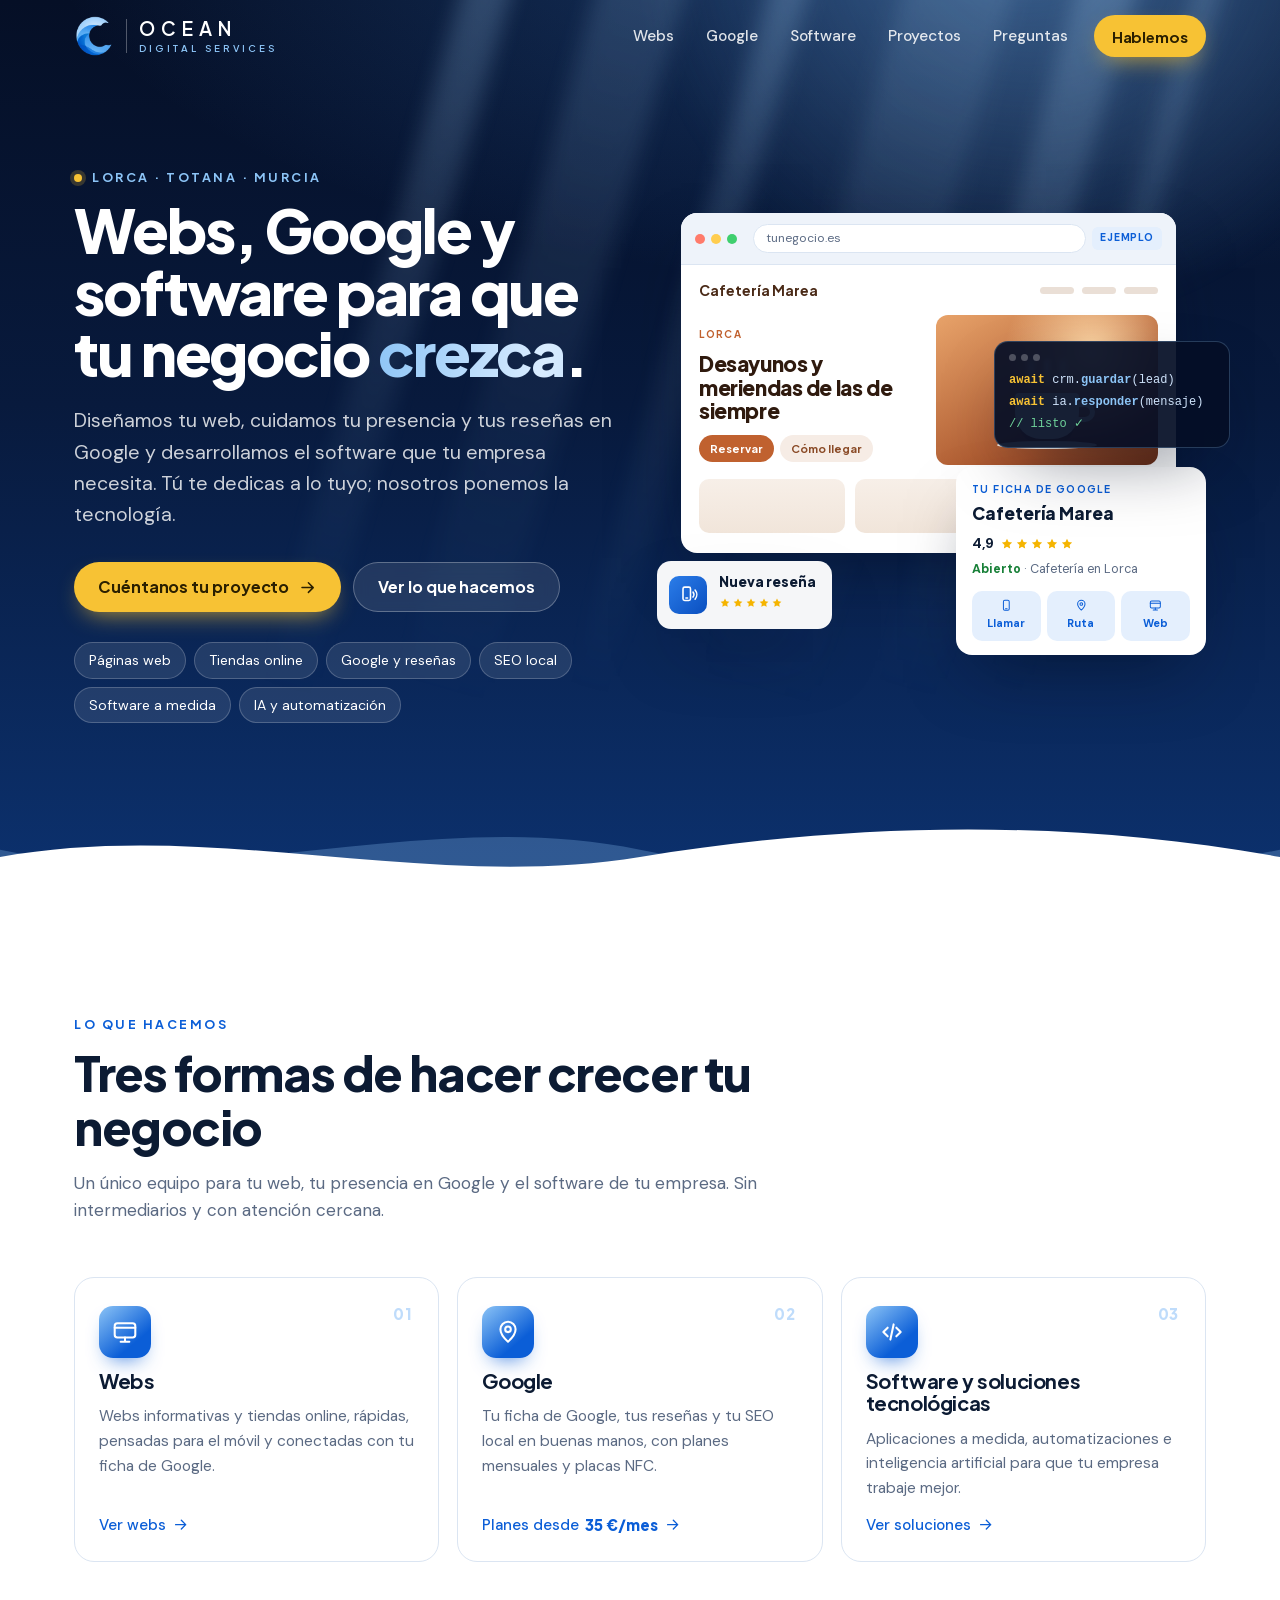
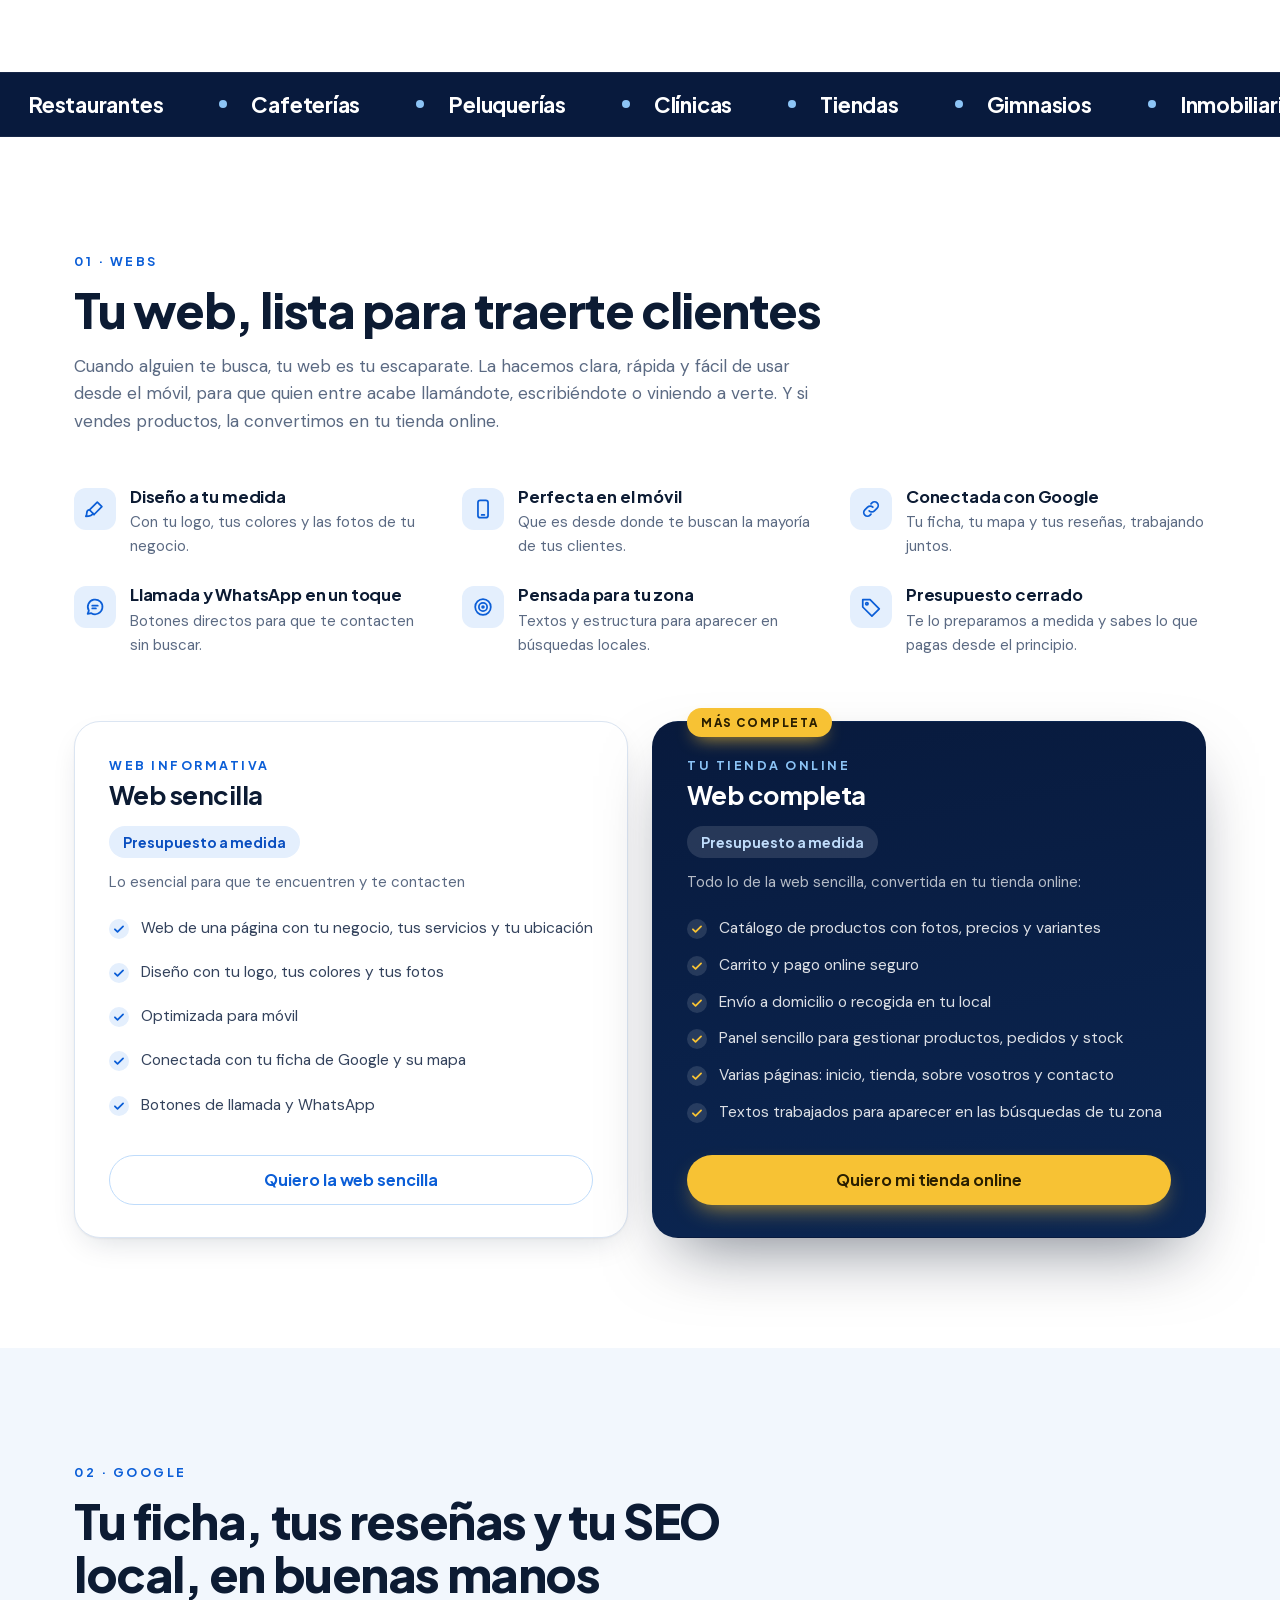
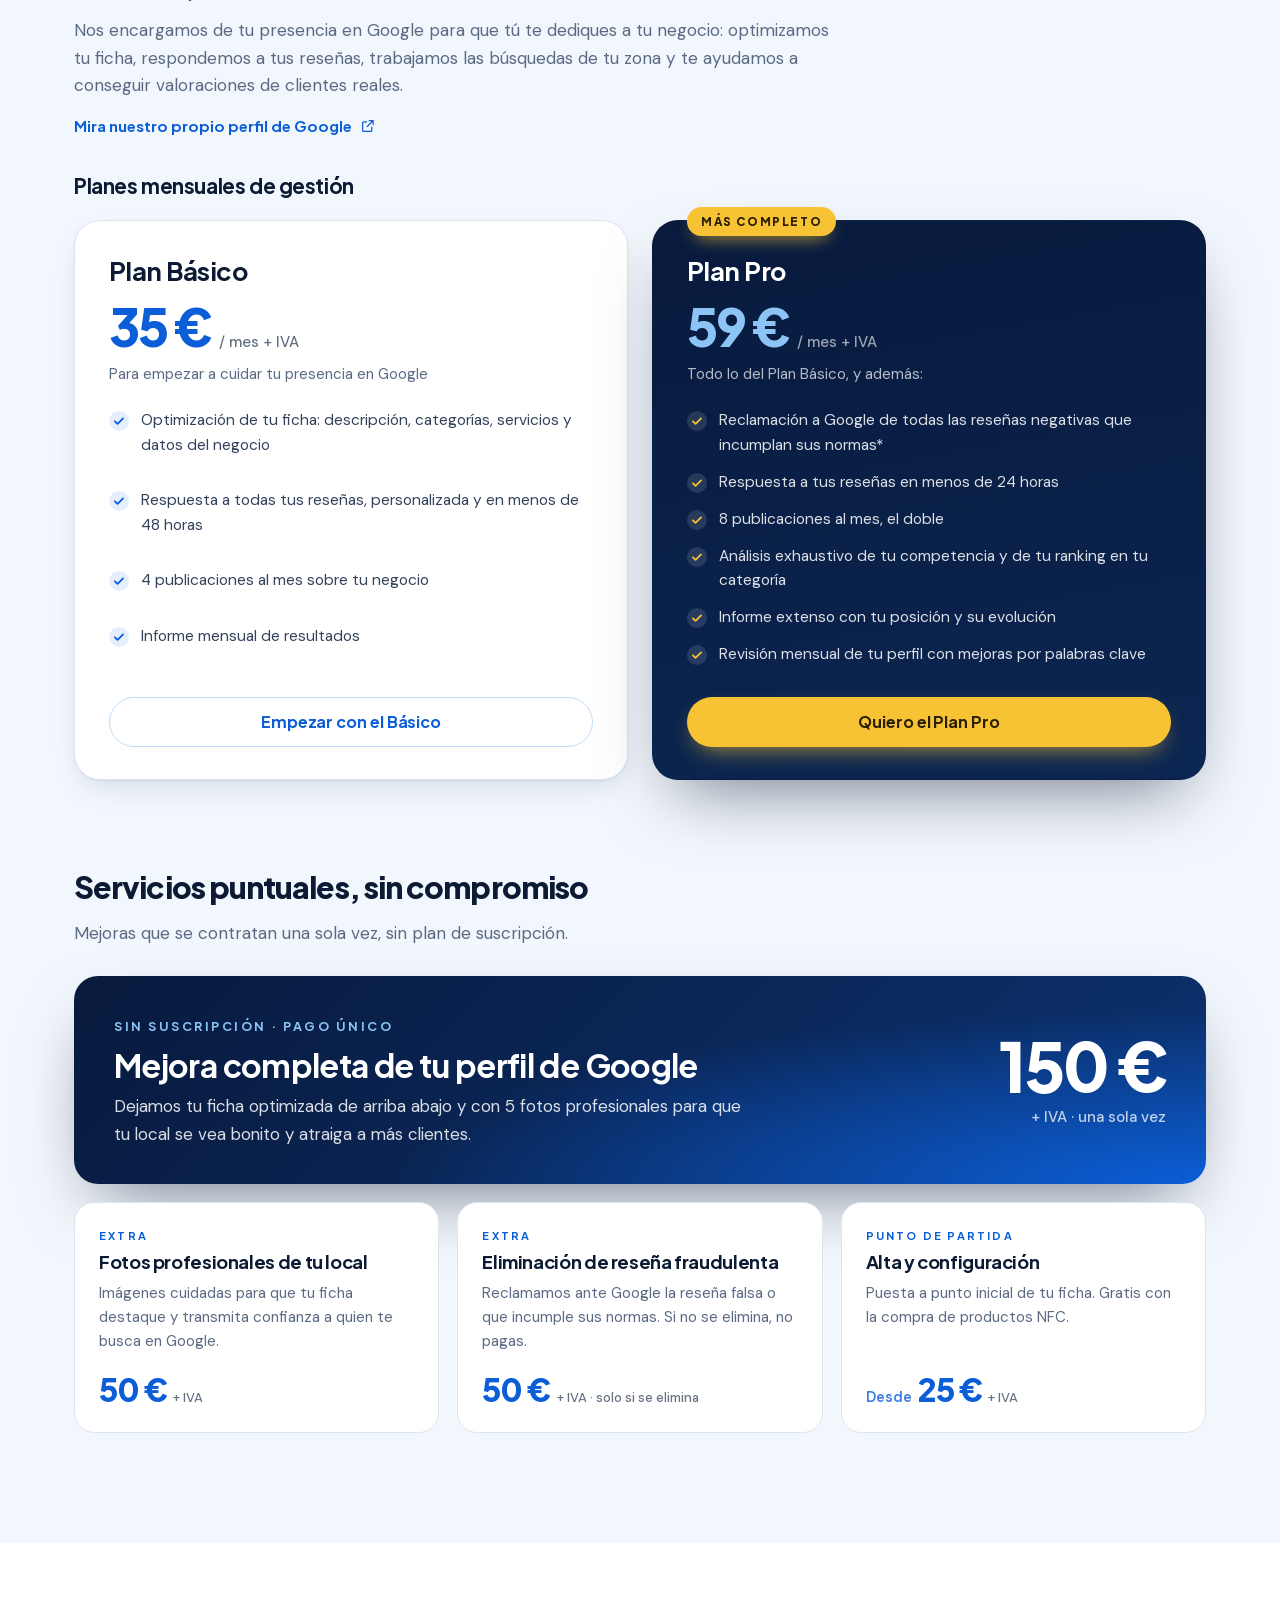
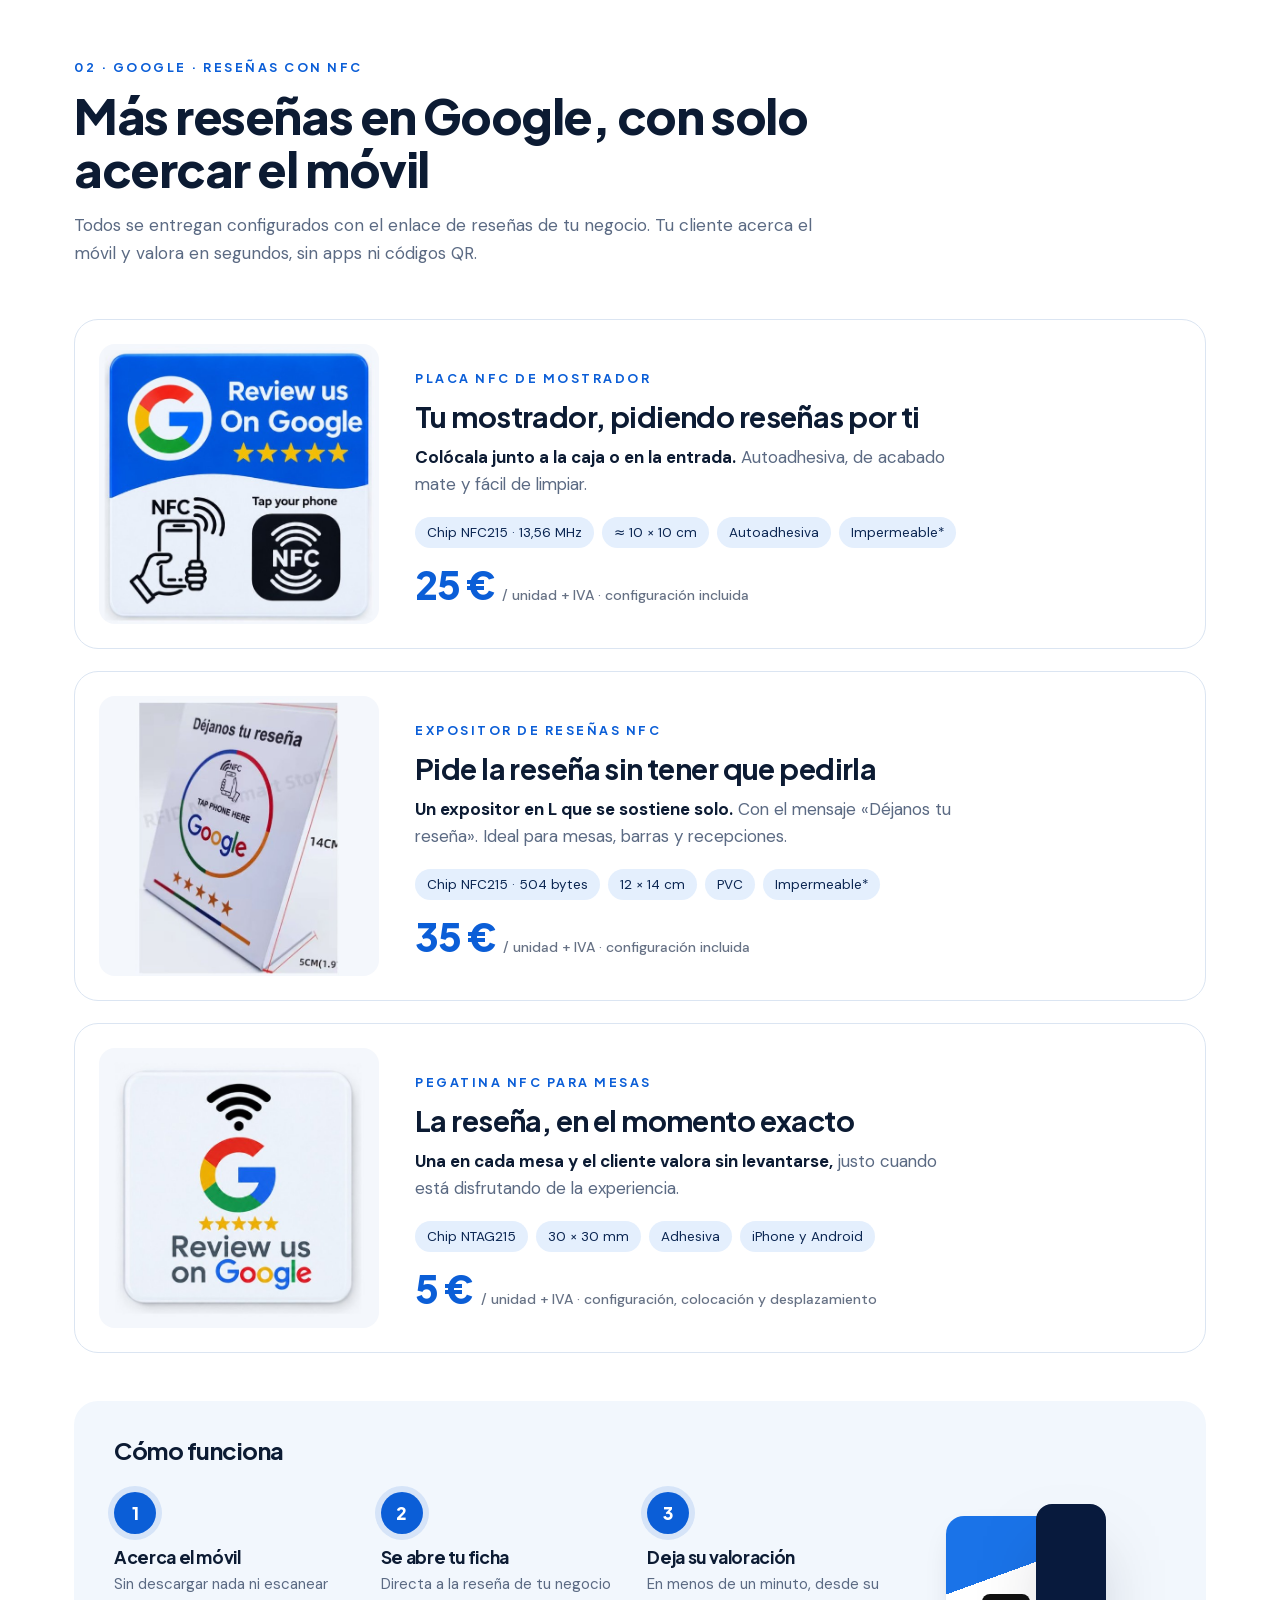
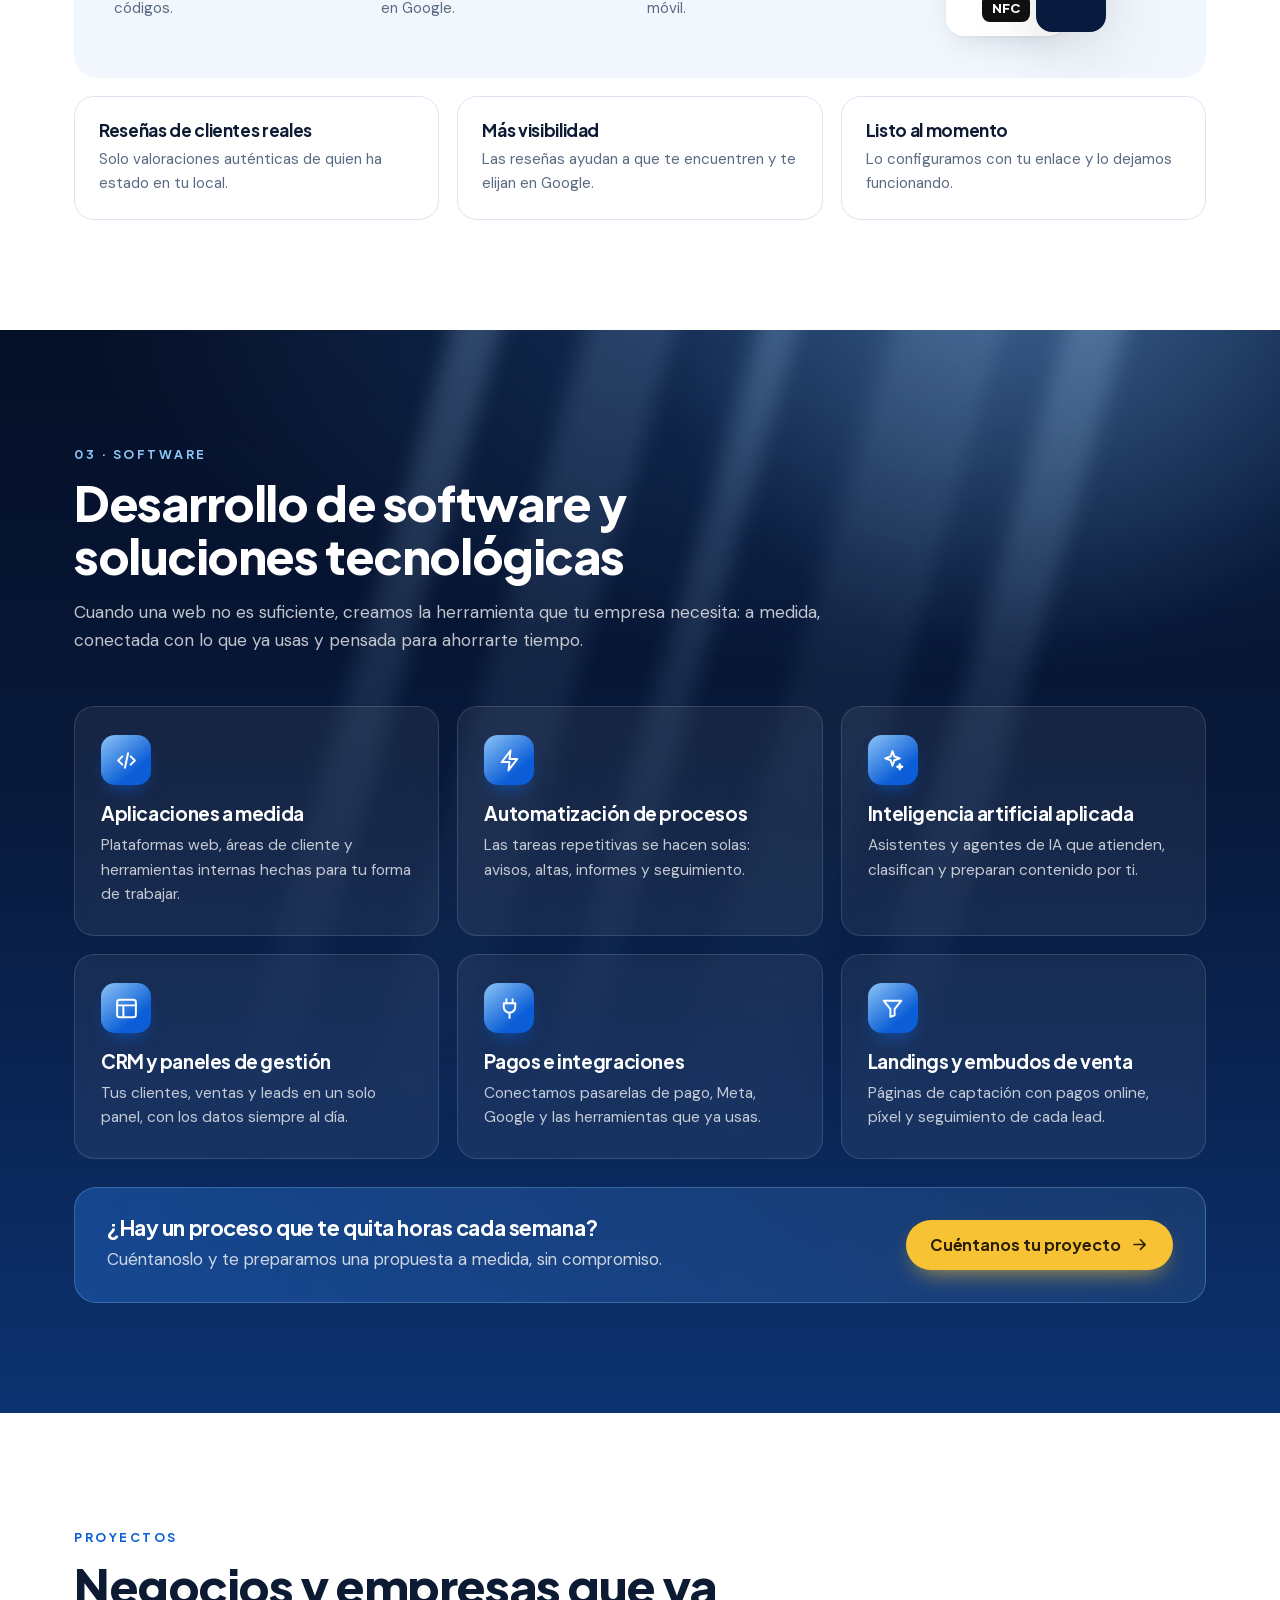
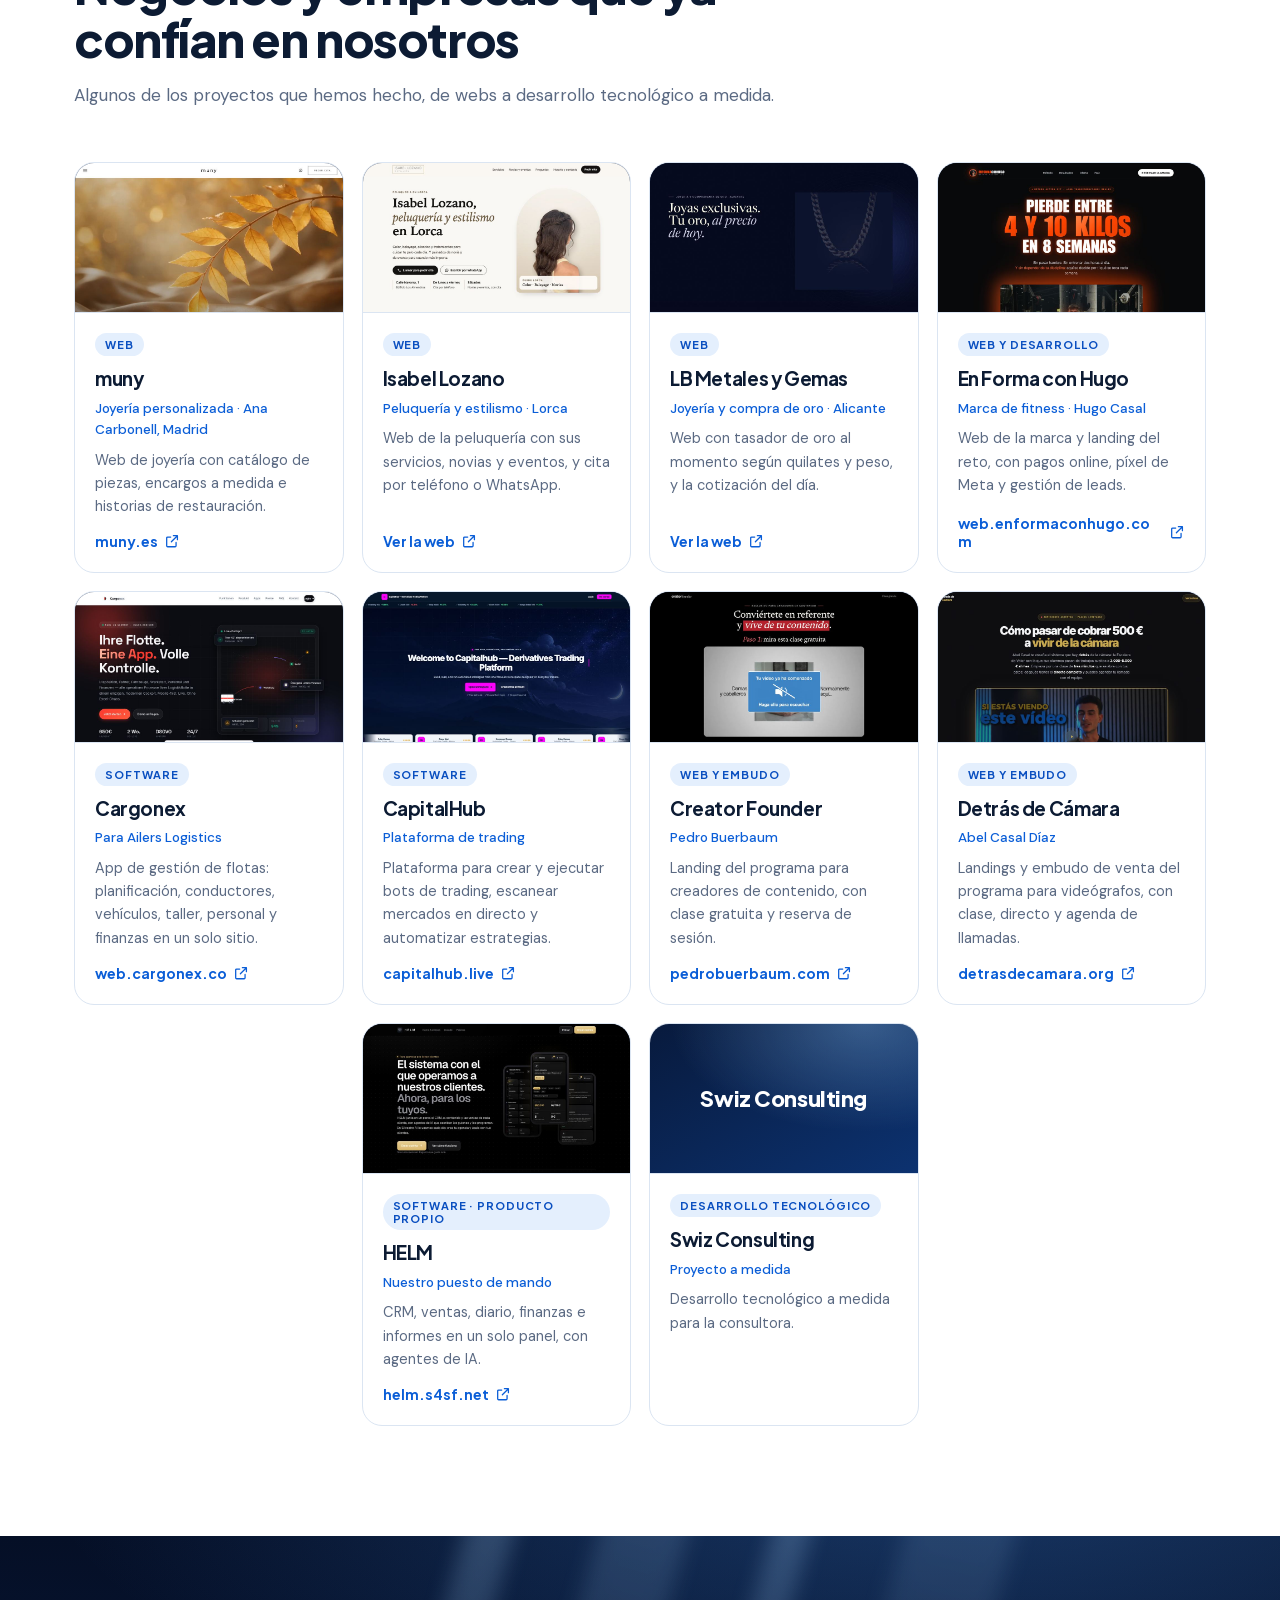
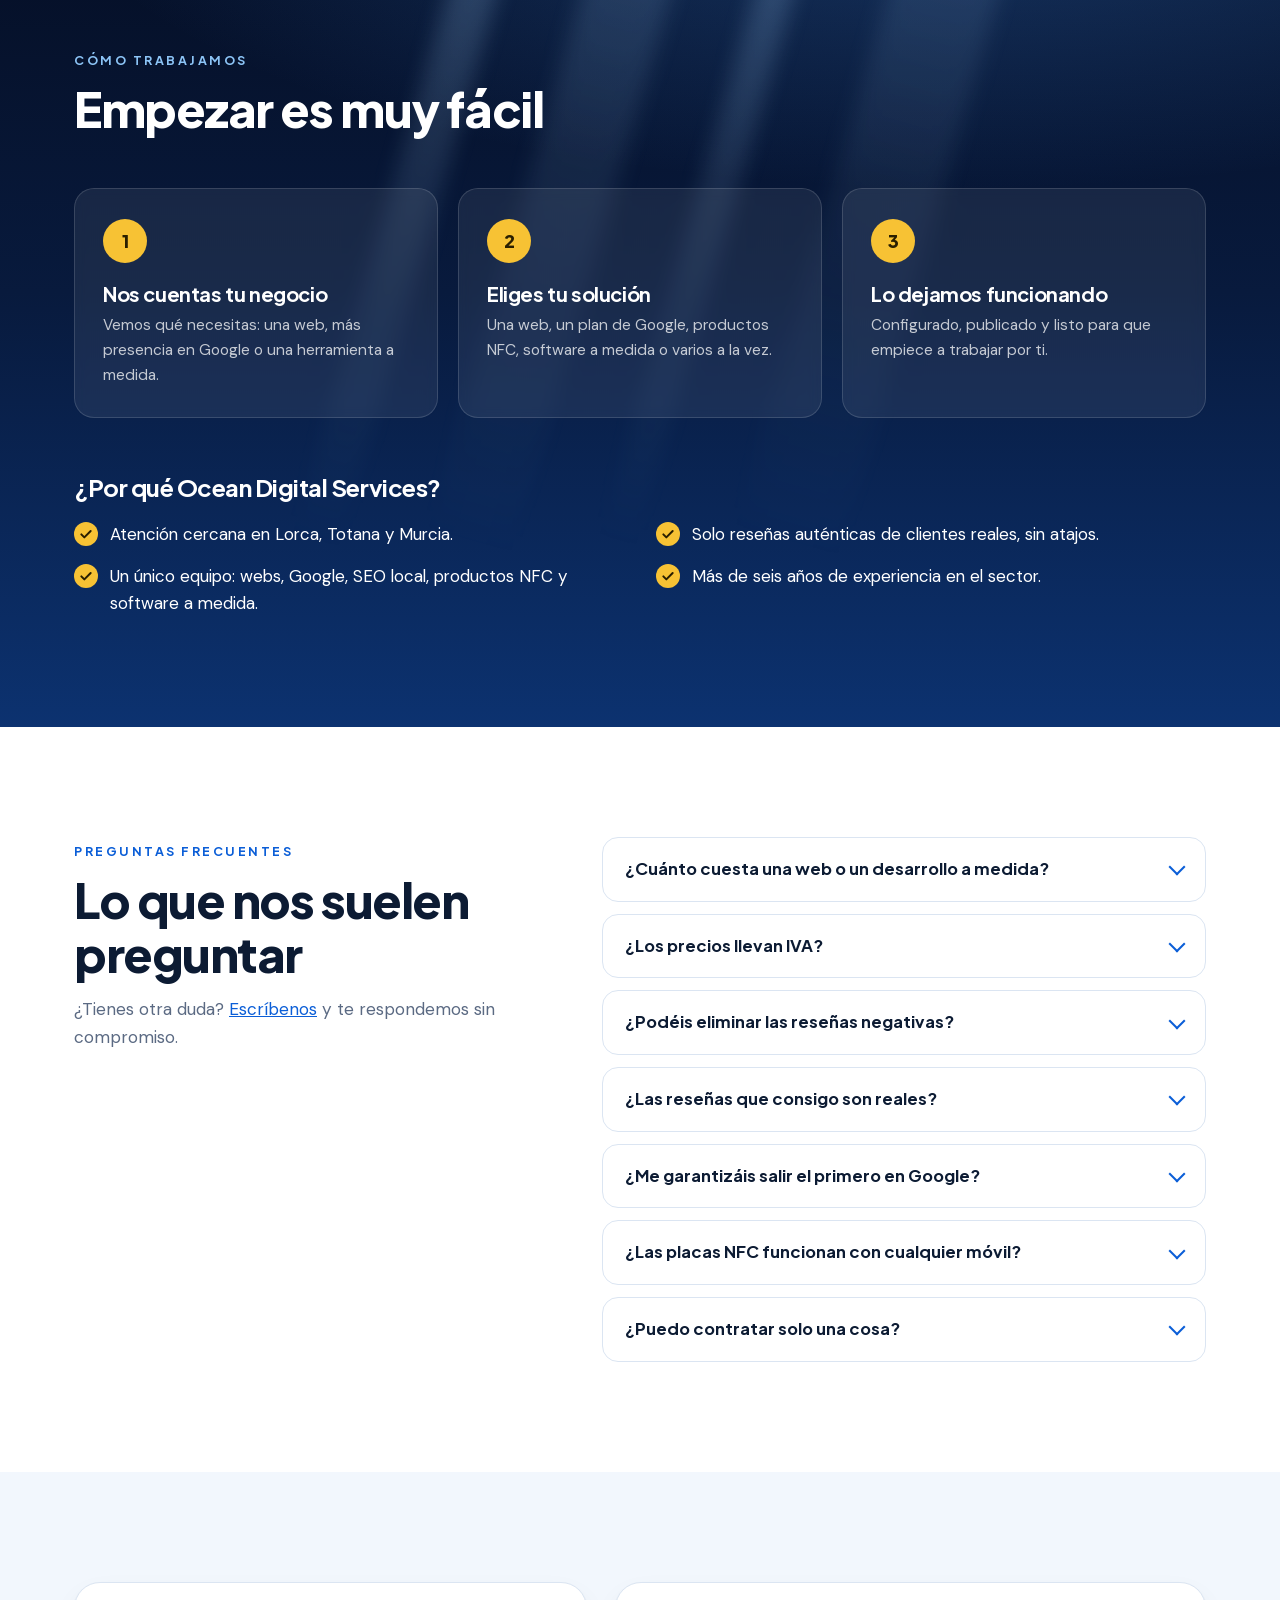
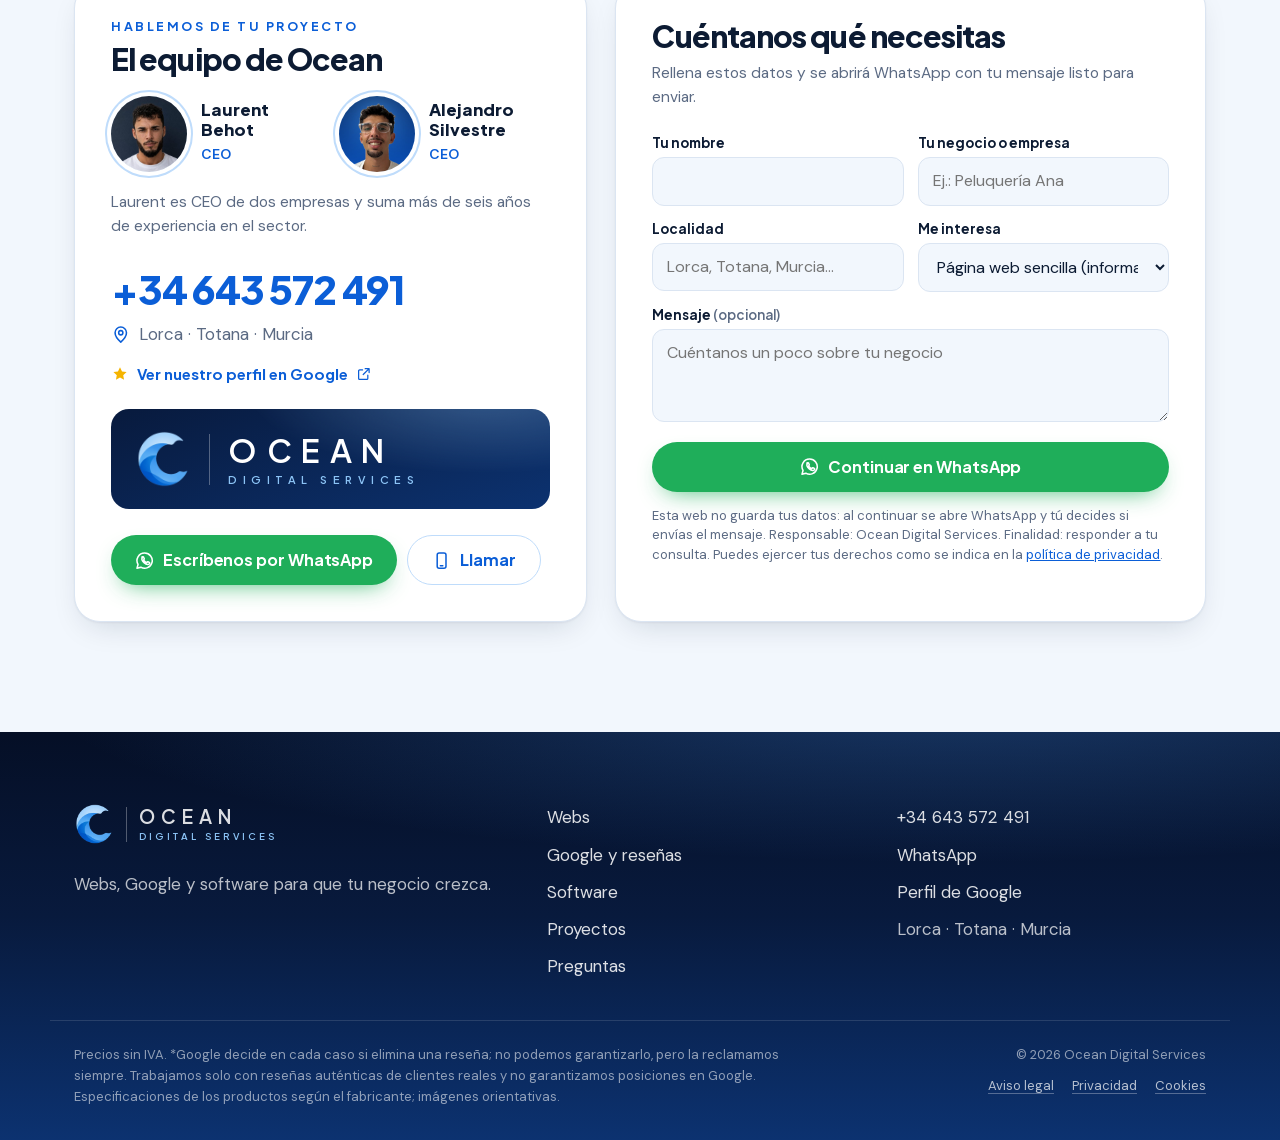
==== commit ec0d6d73: "Proyectos: Isabel Lozano y LB Metales y Gemas Dos webs más con su captura y enlace: la peluquería de" ====
--- a/index.html
+++ b/index.html
@@ -477,6 +477,28 @@
             </div>
           </article>
           <article class="project reveal">
+            <a class="pthumb" href="https://web-isabel-lozano-estilista-lorca.vercel.app/" target="_blank" rel="noopener" tabindex="-1" aria-hidden="true"><img src="assets/proyectos/isabel.jpg" alt="" width="960" height="540" loading="lazy"></a>
+            <div class="project-body">
+              <span class="ptag">Web</span>
+              <h3>Isabel Lozano</h3>
+              <p class="pwho">Peluquería y estilismo · Lorca</p>
+              <p>Web de la peluquería con sus servicios, novias y eventos, y cita por teléfono o WhatsApp.</p>
+              <a class="plink" href="https://web-isabel-lozano-estilista-lorca.vercel.app/" target="_blank" rel="noopener">Ver la web <svg class="ic"><use href="#i-out"/></svg></a>
+              <!-- Testimonio: añadir aquí <blockquote> con las palabras reales del cliente -->
+            </div>
+          </article>
+          <article class="project reveal">
+            <a class="pthumb" href="https://metalesygemas.vercel.app/" target="_blank" rel="noopener" tabindex="-1" aria-hidden="true"><img src="assets/proyectos/metales.jpg" alt="" width="960" height="540" loading="lazy"></a>
+            <div class="project-body">
+              <span class="ptag">Web</span>
+              <h3>LB Metales y Gemas</h3>
+              <p class="pwho">Joyería y compra de oro · Alicante</p>
+              <p>Web con tasador de oro al momento según quilates y peso, y la cotización del día.</p>
+              <a class="plink" href="https://metalesygemas.vercel.app/" target="_blank" rel="noopener">Ver la web <svg class="ic"><use href="#i-out"/></svg></a>
+              <!-- Testimonio: añadir aquí <blockquote> con las palabras reales del cliente -->
+            </div>
+          </article>
+          <article class="project reveal">
             <a class="pthumb" href="https://web.enformaconhugo.com/" target="_blank" rel="noopener" tabindex="-1" aria-hidden="true"><img src="assets/proyectos/hugo.jpg" alt="" width="960" height="540" loading="lazy"></a>
             <div class="project-body">
               <span class="ptag">Web y desarrollo</span>
--- a/styles.css
+++ b/styles.css
@@ -382,8 +382,8 @@
 .soft-cta .btn { flex: none; }
 
 /* Proyectos */
-.projects { display: grid; grid-template-columns: repeat(4, 1fr); gap: 18px; }
-.project { display: flex; flex-direction: column; overflow: hidden; background: #fff; border: 1px solid var(--line); border-radius: var(--radius); transition: transform .25s ease, box-shadow .25s ease, border-color .25s ease; }
+.projects { display: flex; flex-wrap: wrap; justify-content: center; gap: 18px; }
+.project { flex: 0 1 calc((100% - 54px) / 4); display: flex; flex-direction: column; overflow: hidden; background: #fff; border: 1px solid var(--line); border-radius: var(--radius); transition: transform .25s ease, box-shadow .25s ease, border-color .25s ease; }
 .project:hover { transform: translateY(-4px); box-shadow: var(--shadow); border-color: var(--blue-200); }
 .pthumb { display: block; aspect-ratio: 16 / 9; overflow: hidden; background: var(--navy-900); border-bottom: 1px solid var(--line); }
 .pthumb img { width: 100%; height: 100%; object-fit: cover; object-position: top; transition: transform .6s ease; }
@@ -521,7 +521,8 @@
 
 /* ---------- Responsive ---------- */
 @media (max-width: 1080px) {
-  .features, .soft-grid, .projects { grid-template-columns: repeat(2, 1fr); }
+  .features, .soft-grid { grid-template-columns: repeat(2, 1fr); }
+  .project { flex-basis: calc((100% - 18px) / 2); }
   .hero-grid { gap: 32px; }
 }
 
@@ -575,7 +576,8 @@
   .toast strong { font-size: 12.5px; }
   .waves { height: 70px; }
 
-  .services, .extras, .features, .perks, .how-steps, .why ul, .field-row, .soft-grid, .projects, .team { grid-template-columns: 1fr; }
+  .services, .extras, .features, .perks, .how-steps, .why ul, .field-row, .soft-grid, .team { grid-template-columns: 1fr; }
+  .project { flex-basis: 100%; }
   .codecard { display: none; }
   .soft-cta { padding: 24px 22px; }
   .product { grid-template-columns: 1fr; padding: 16px 16px 24px; }
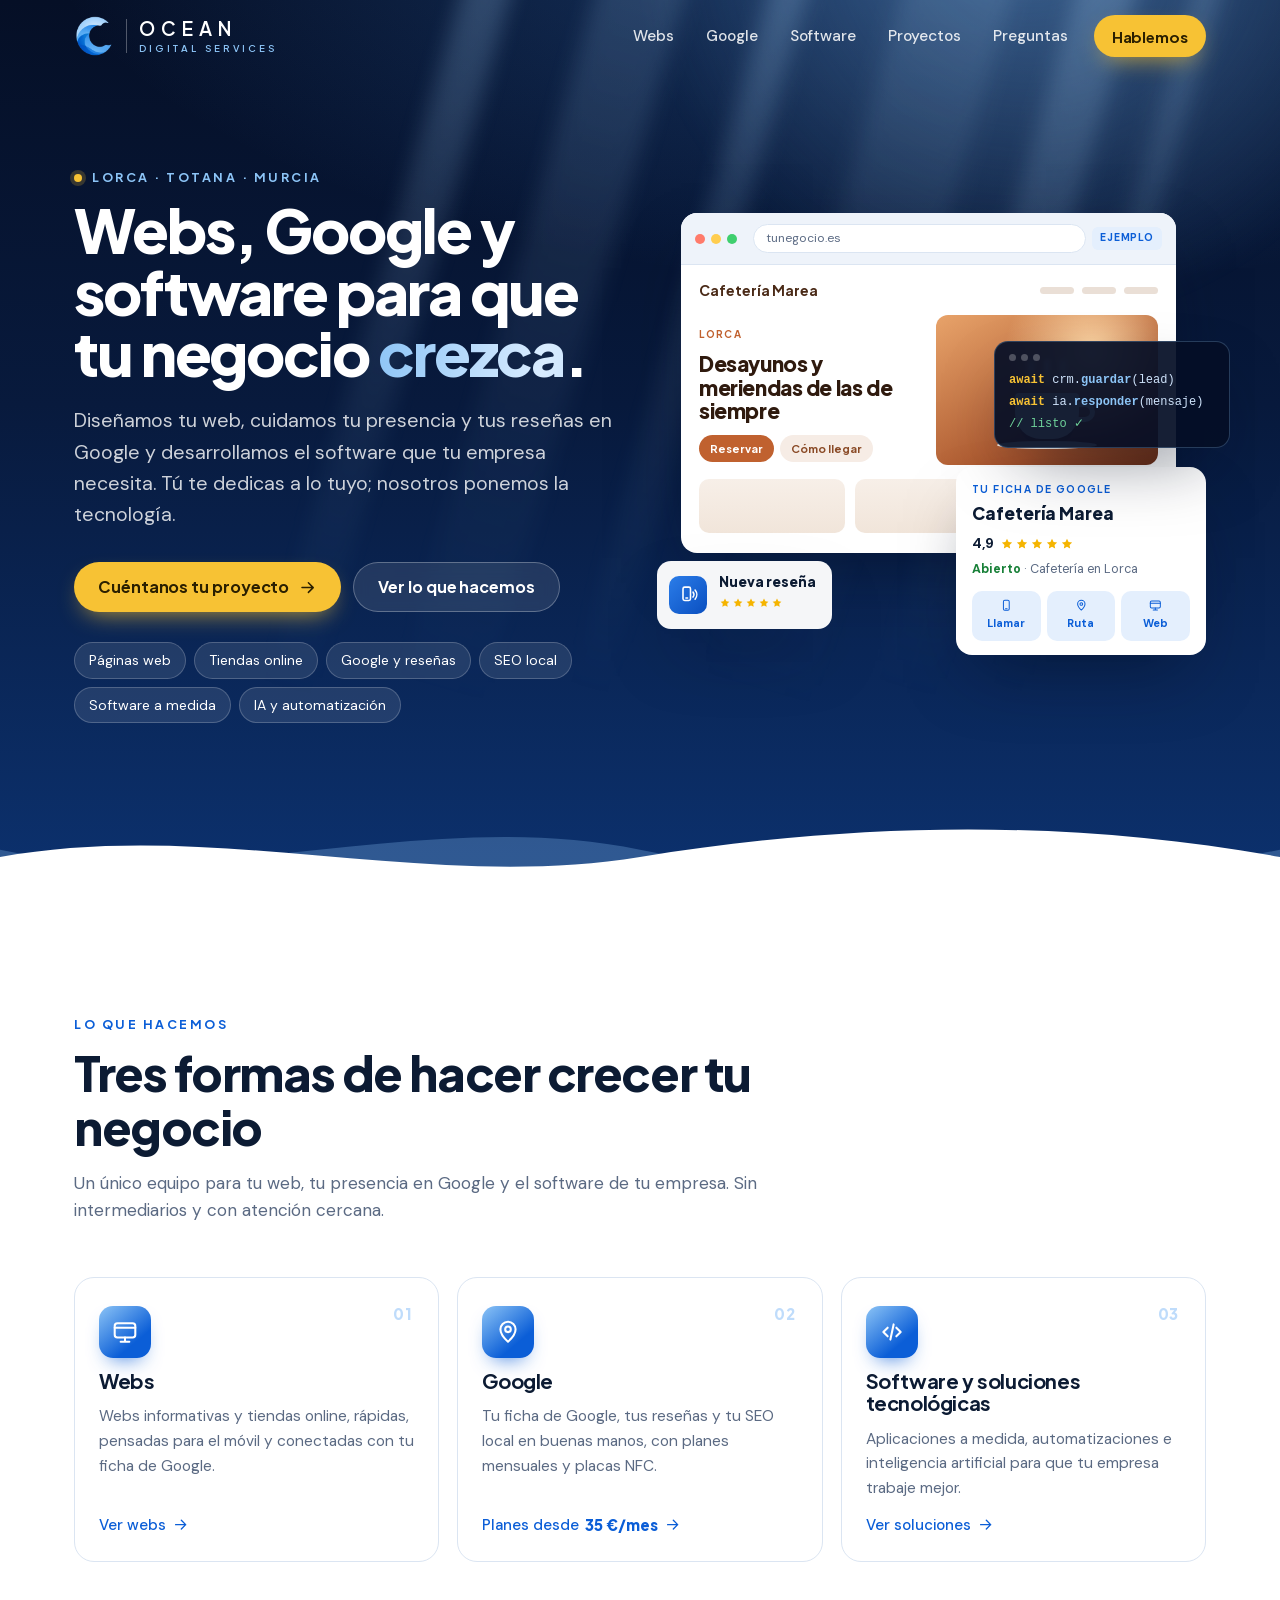
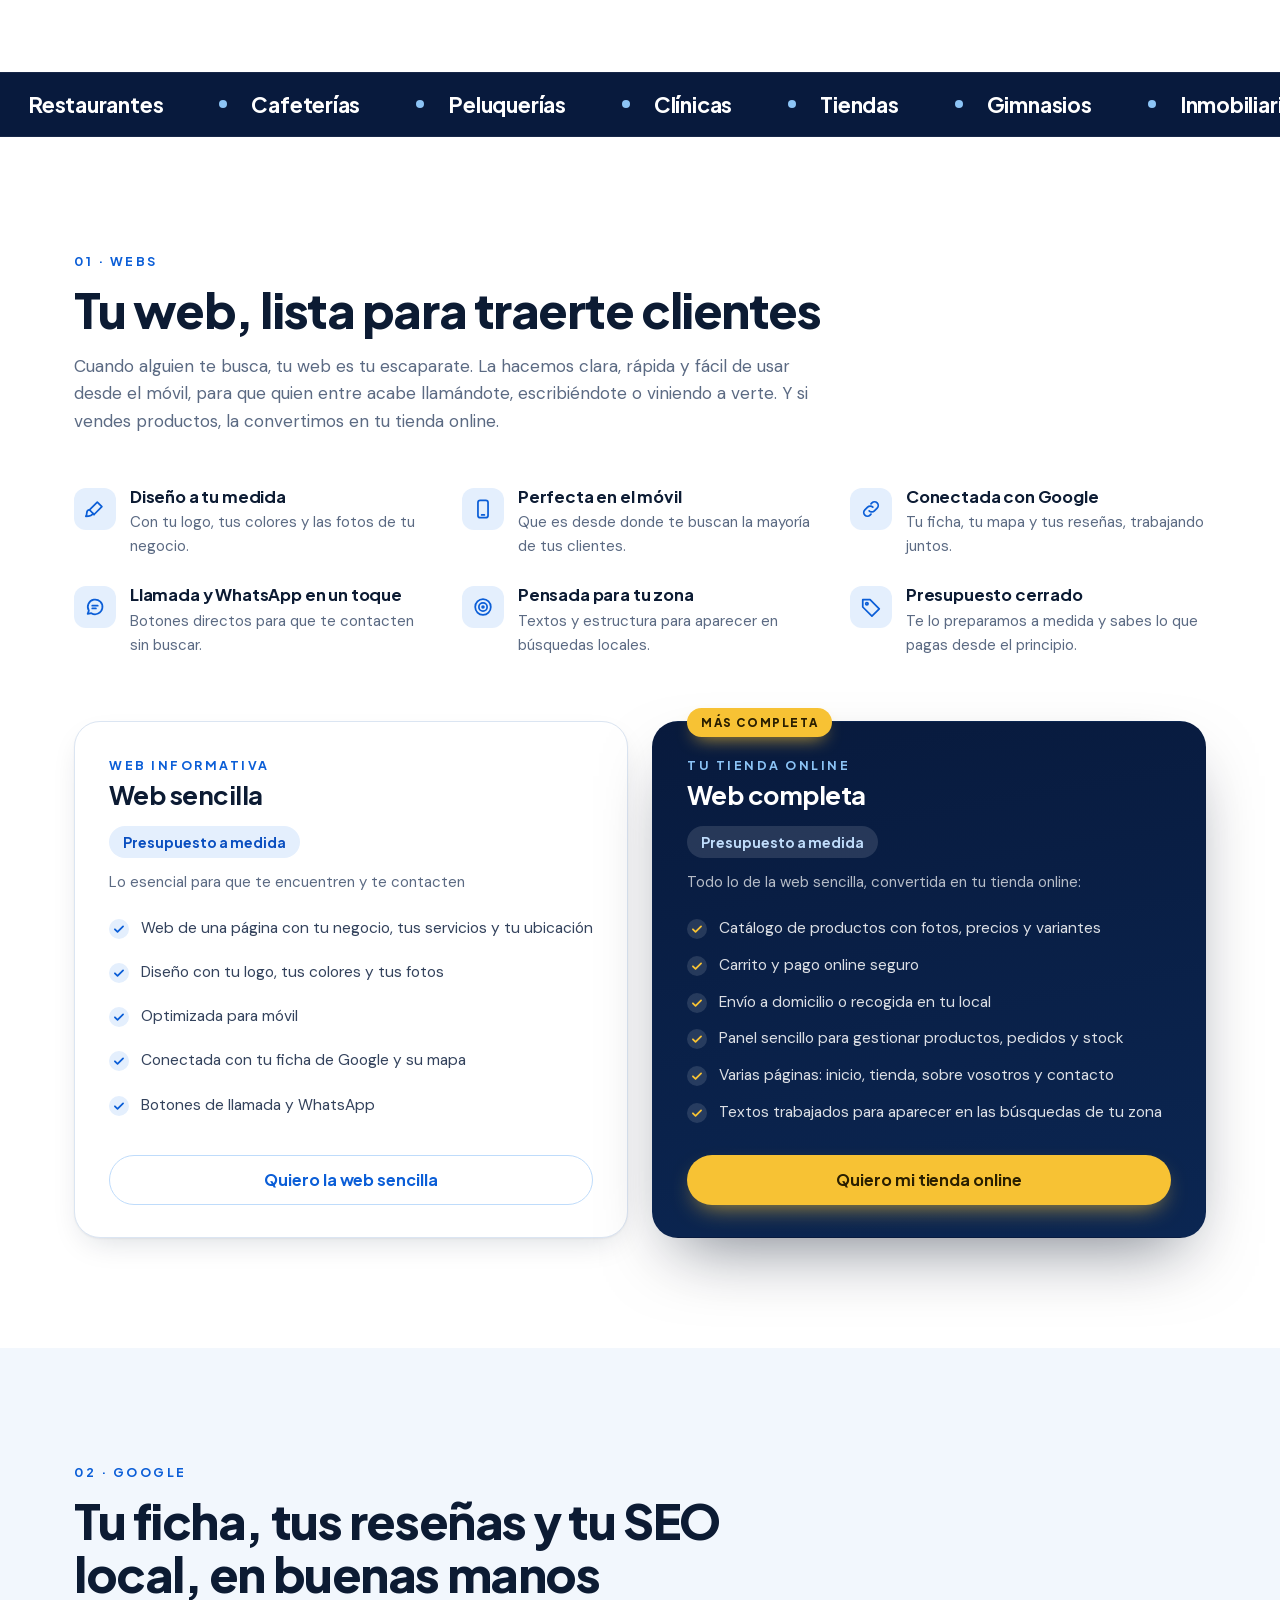
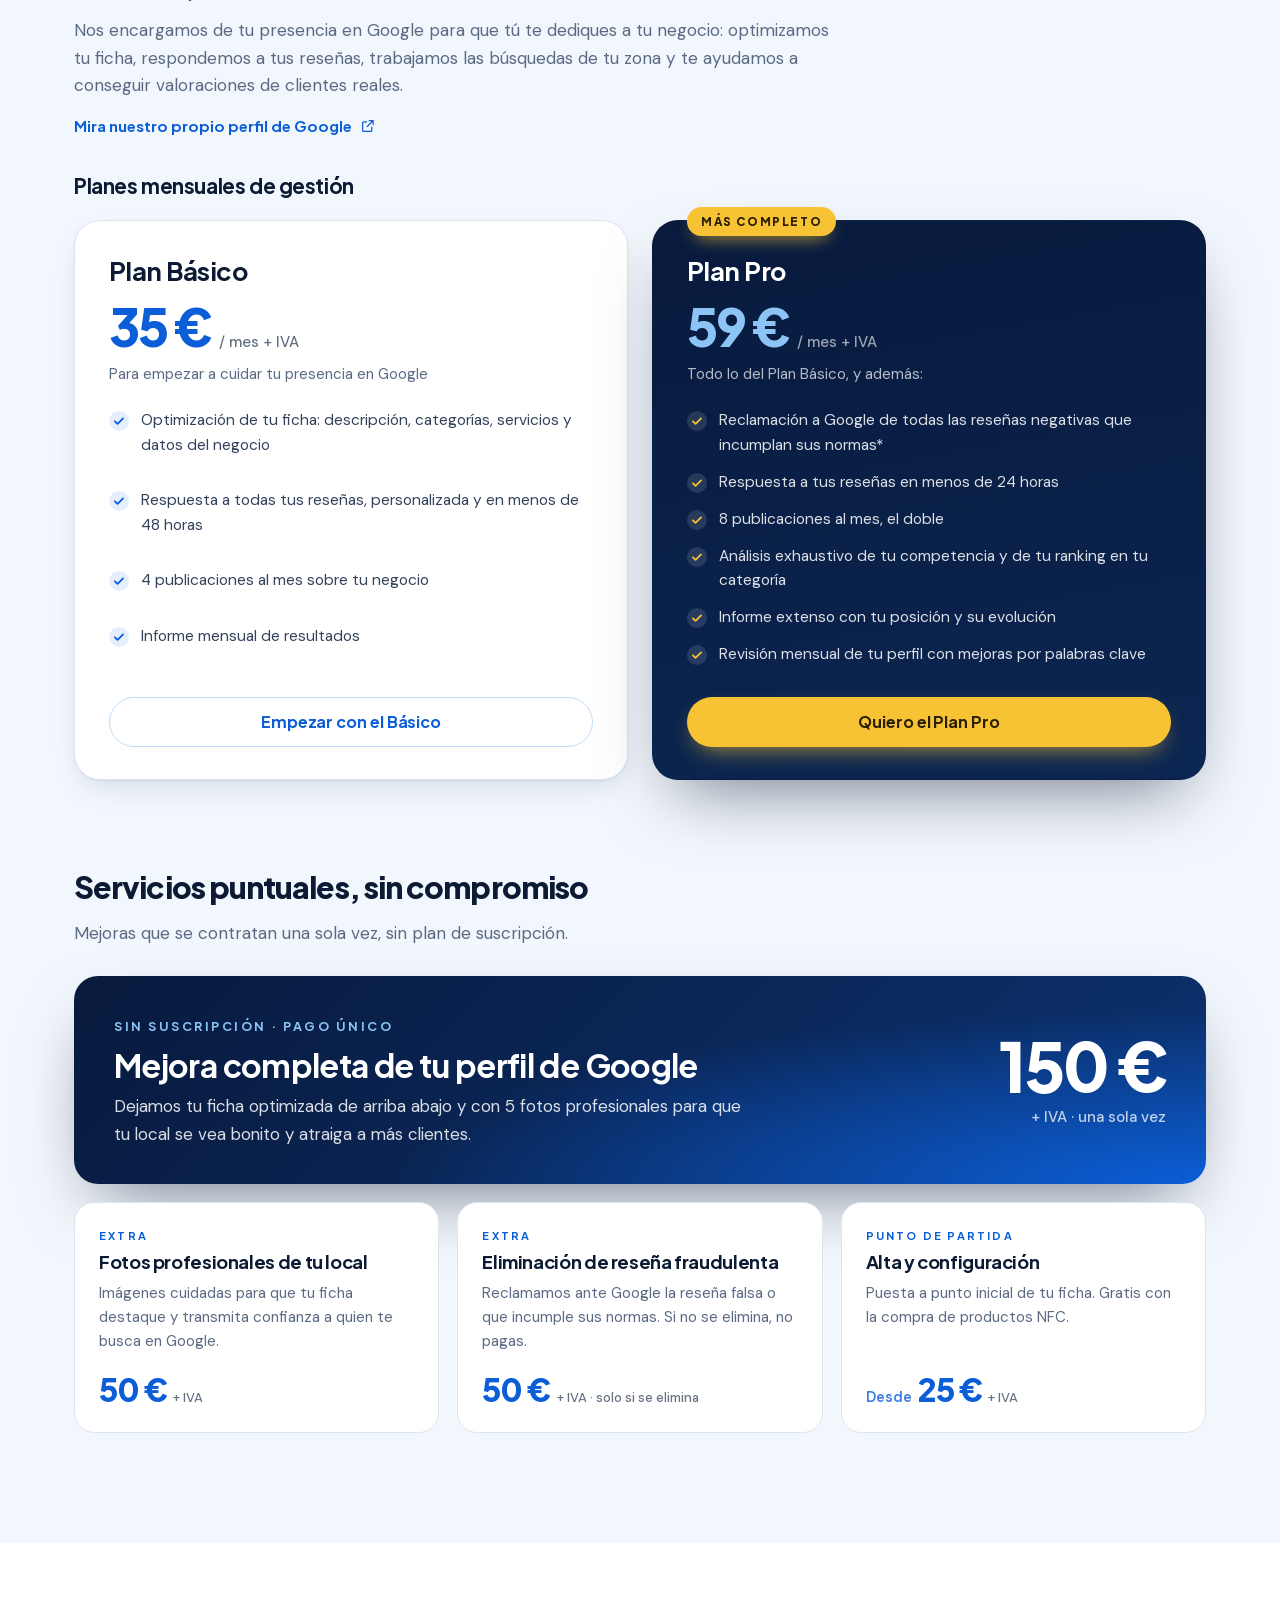
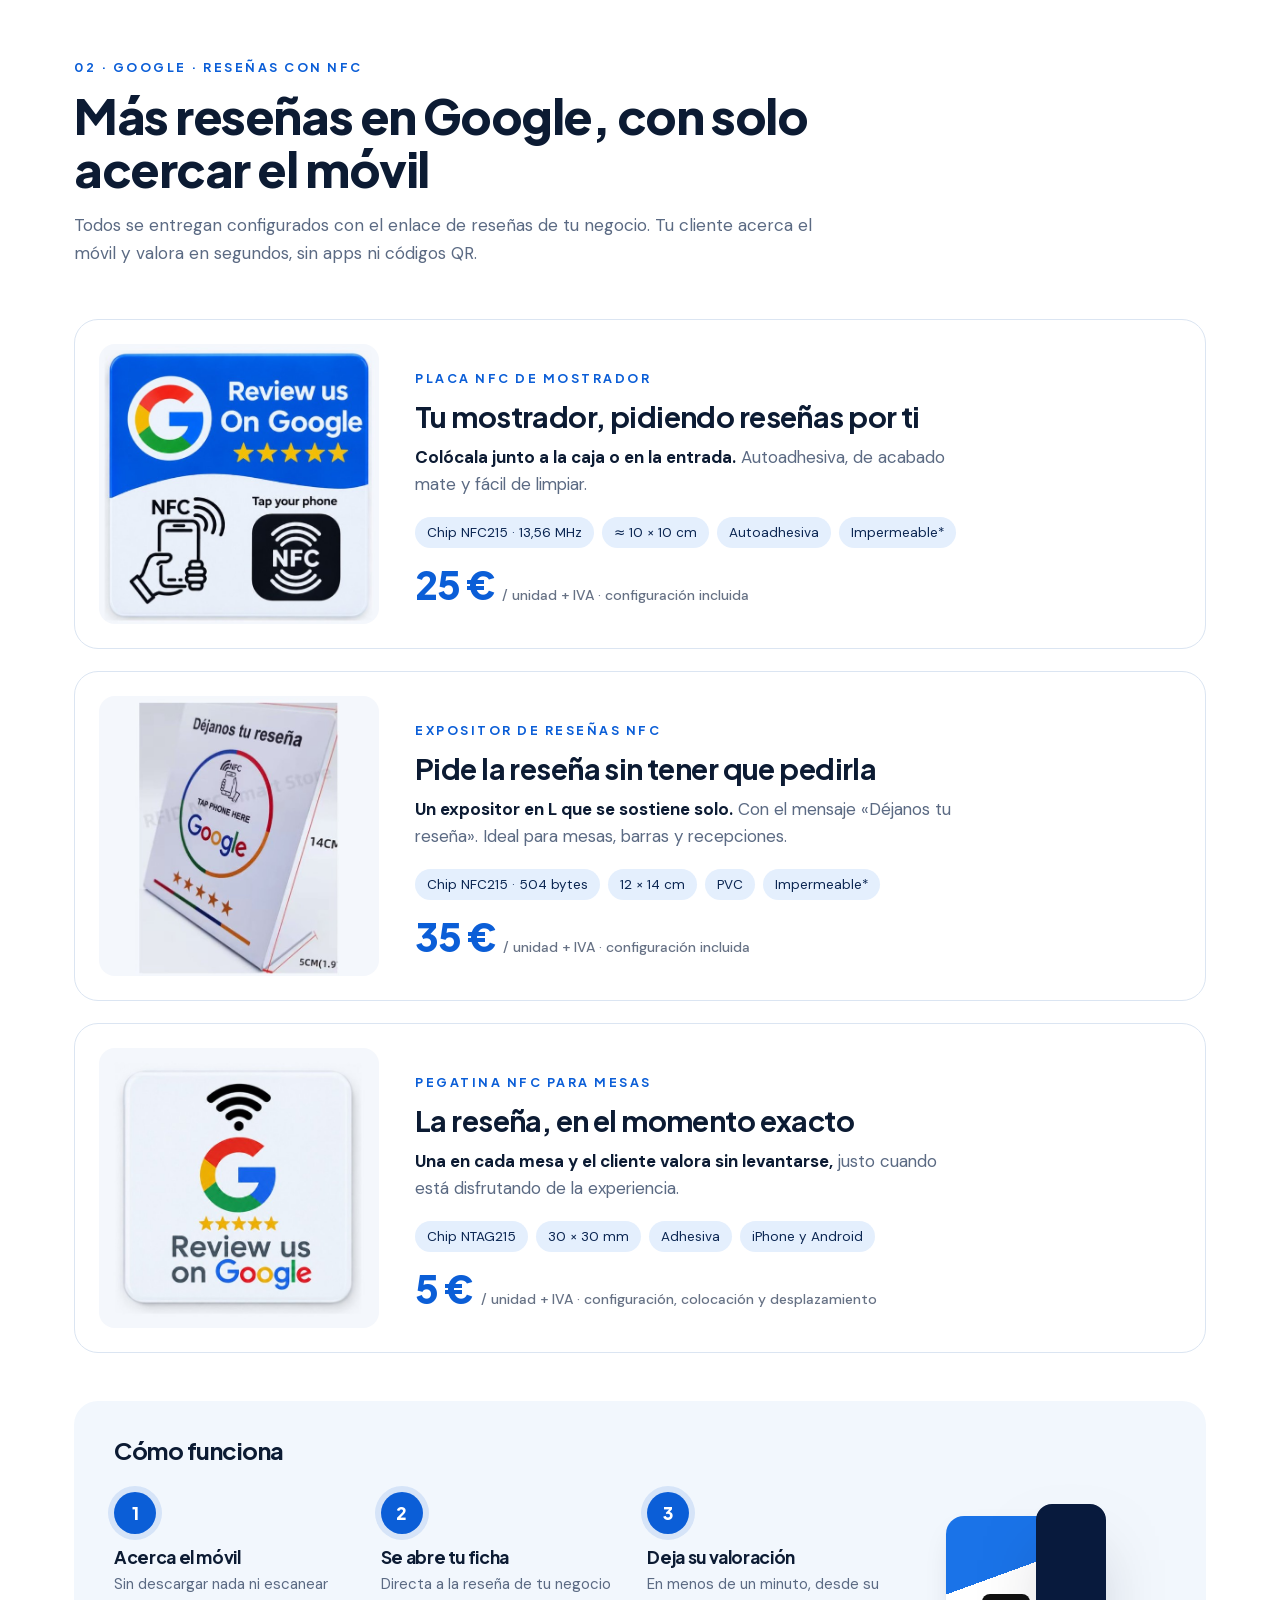
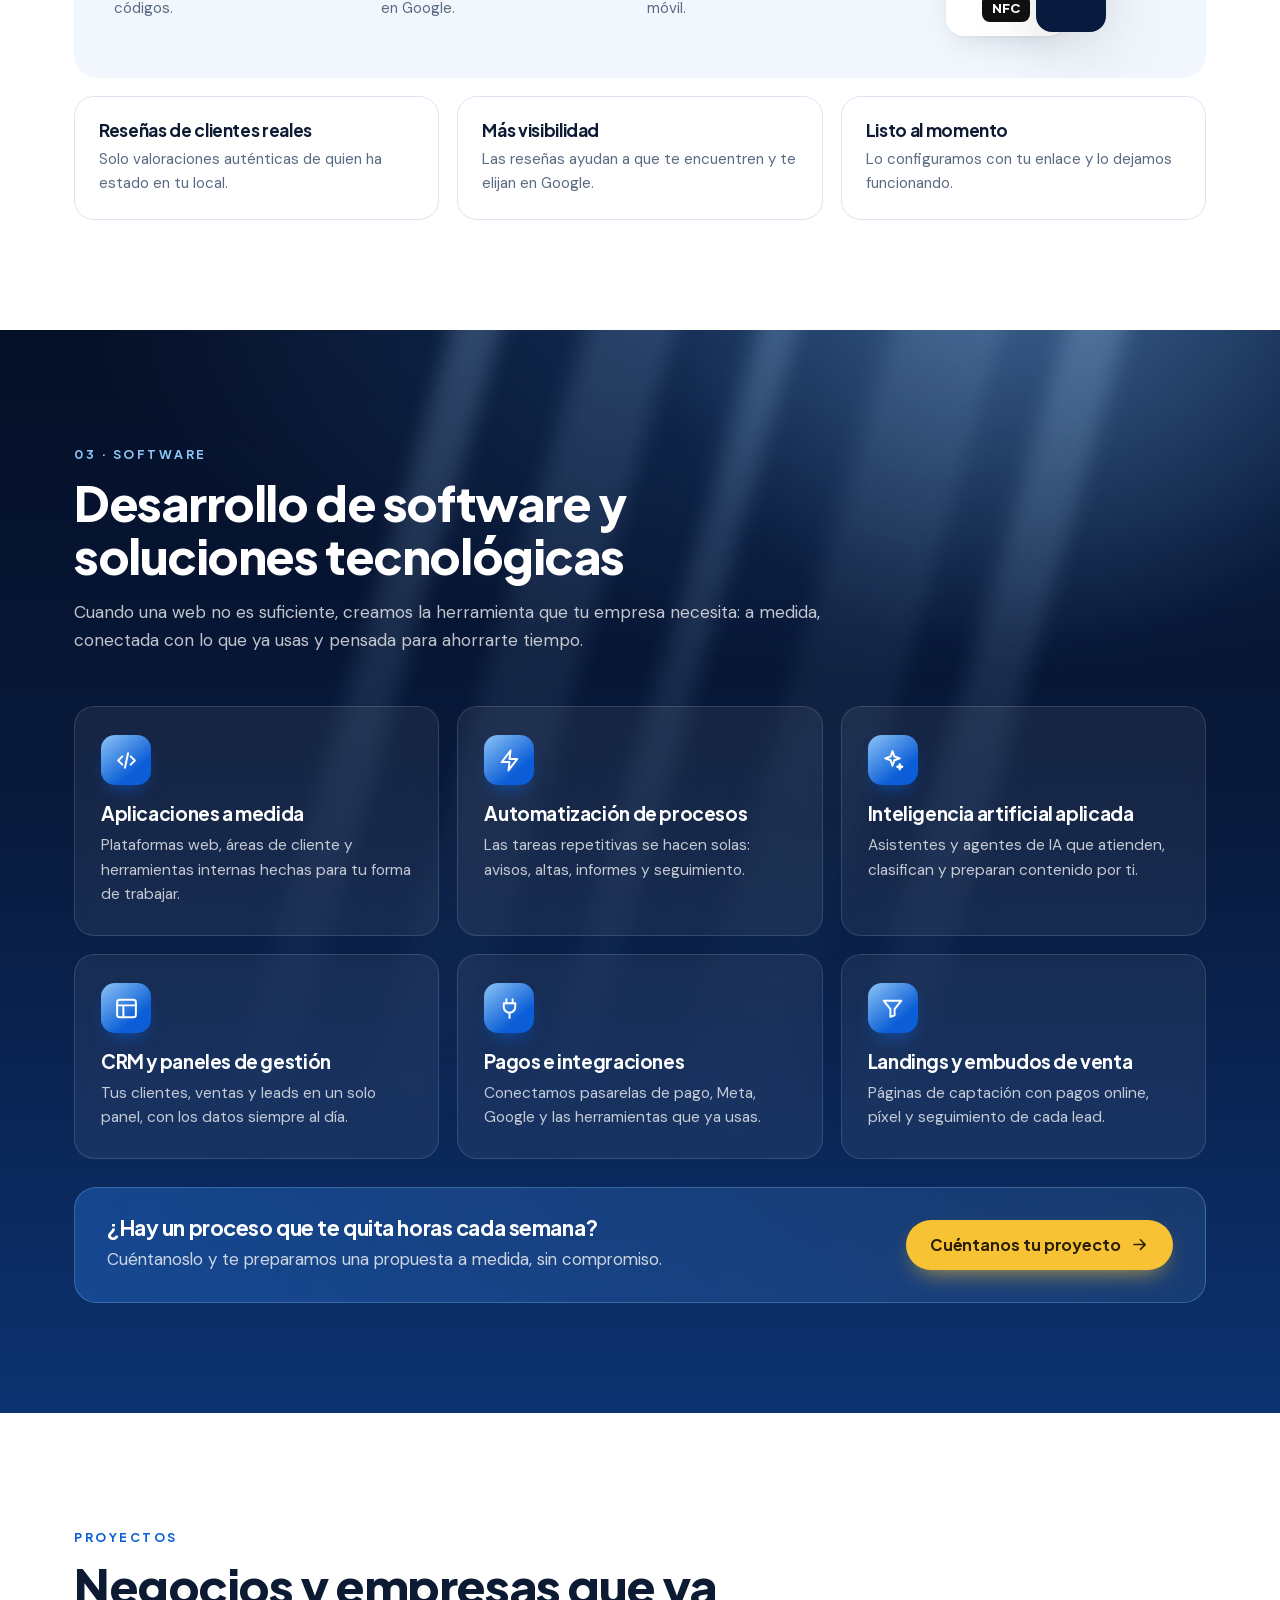
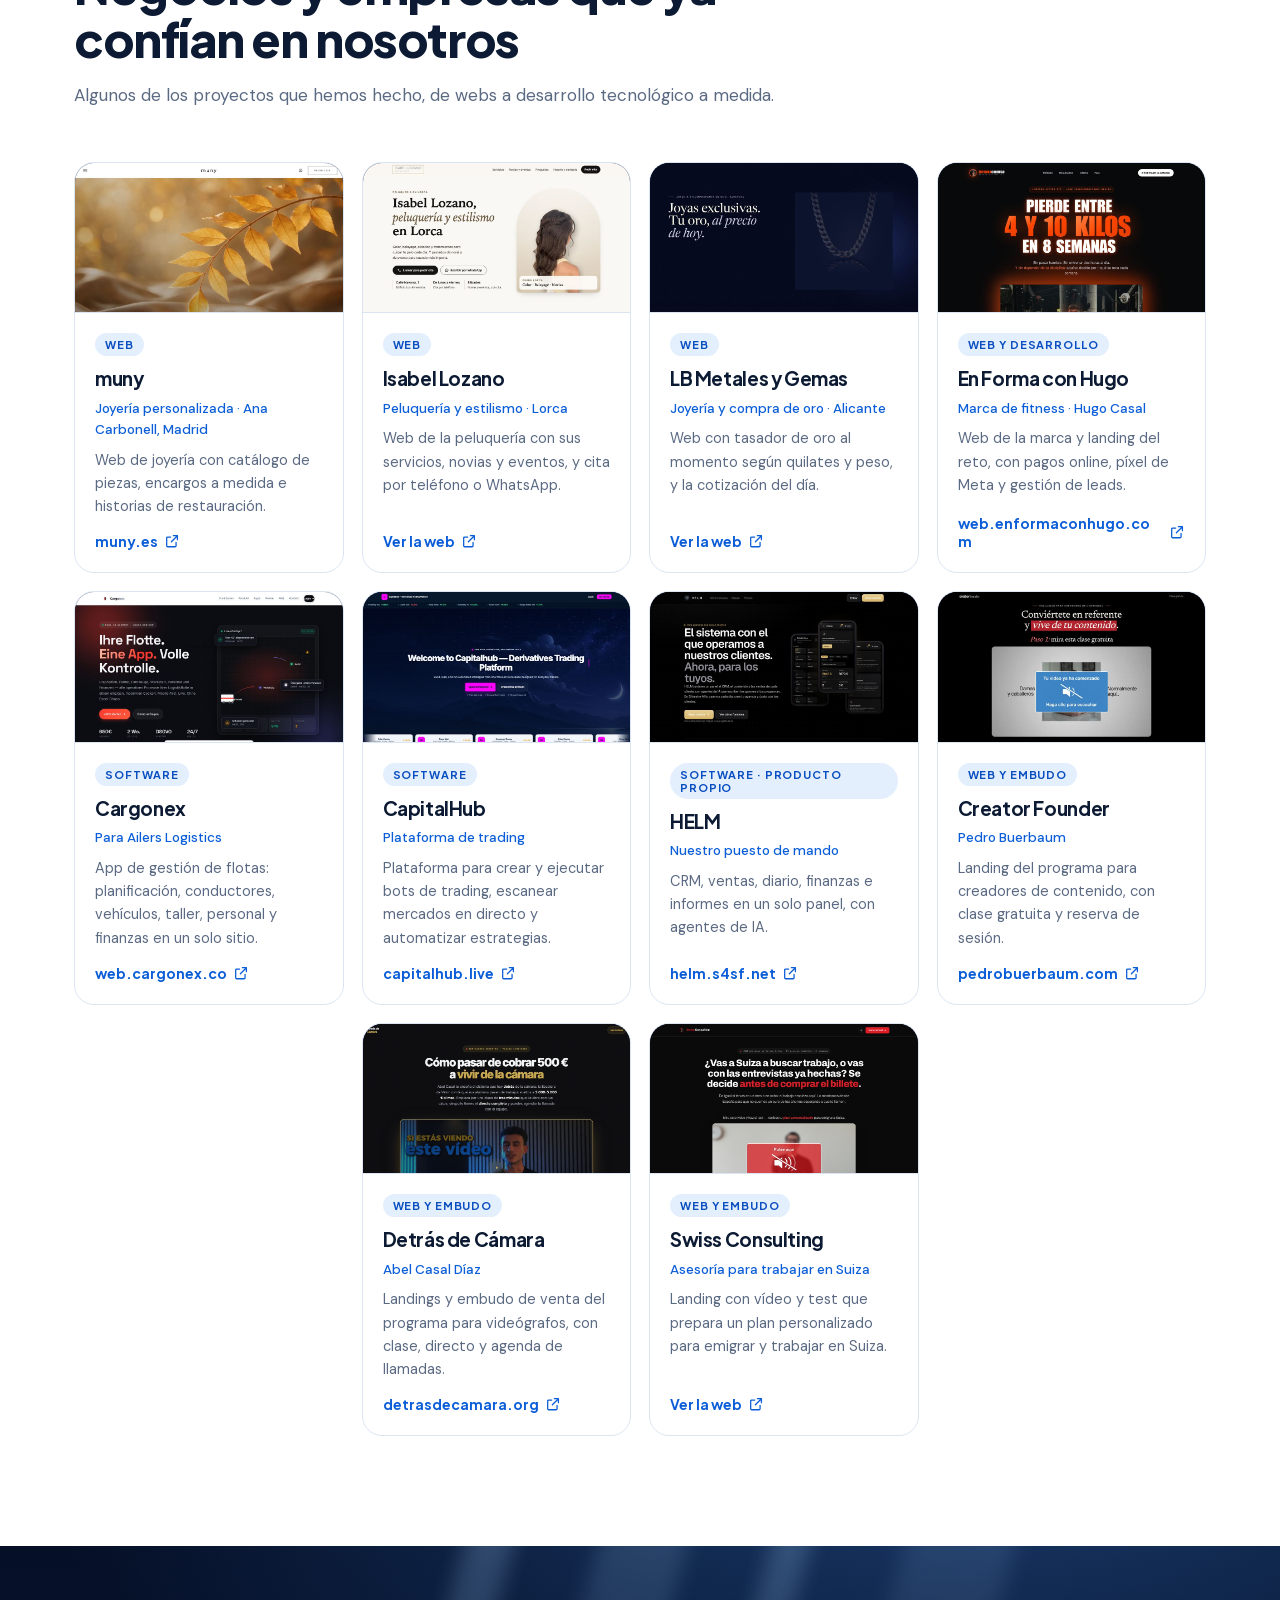
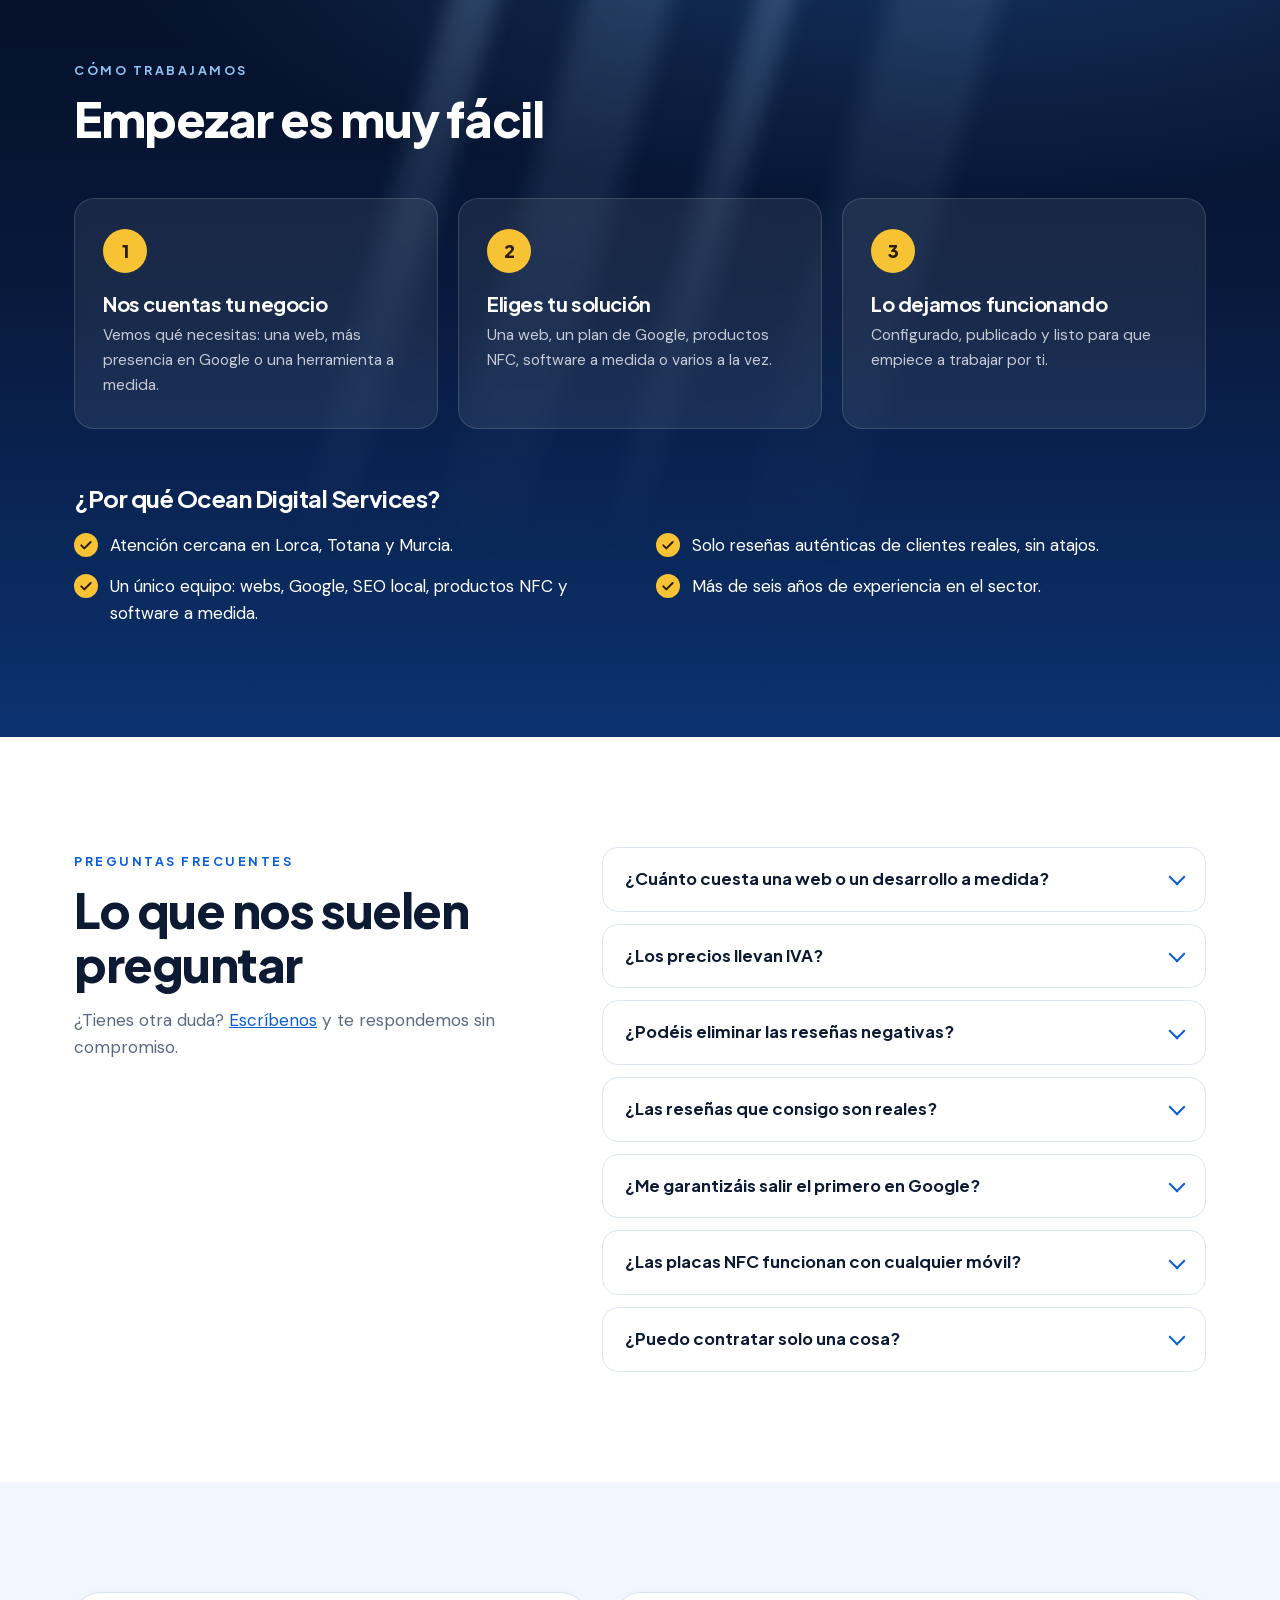
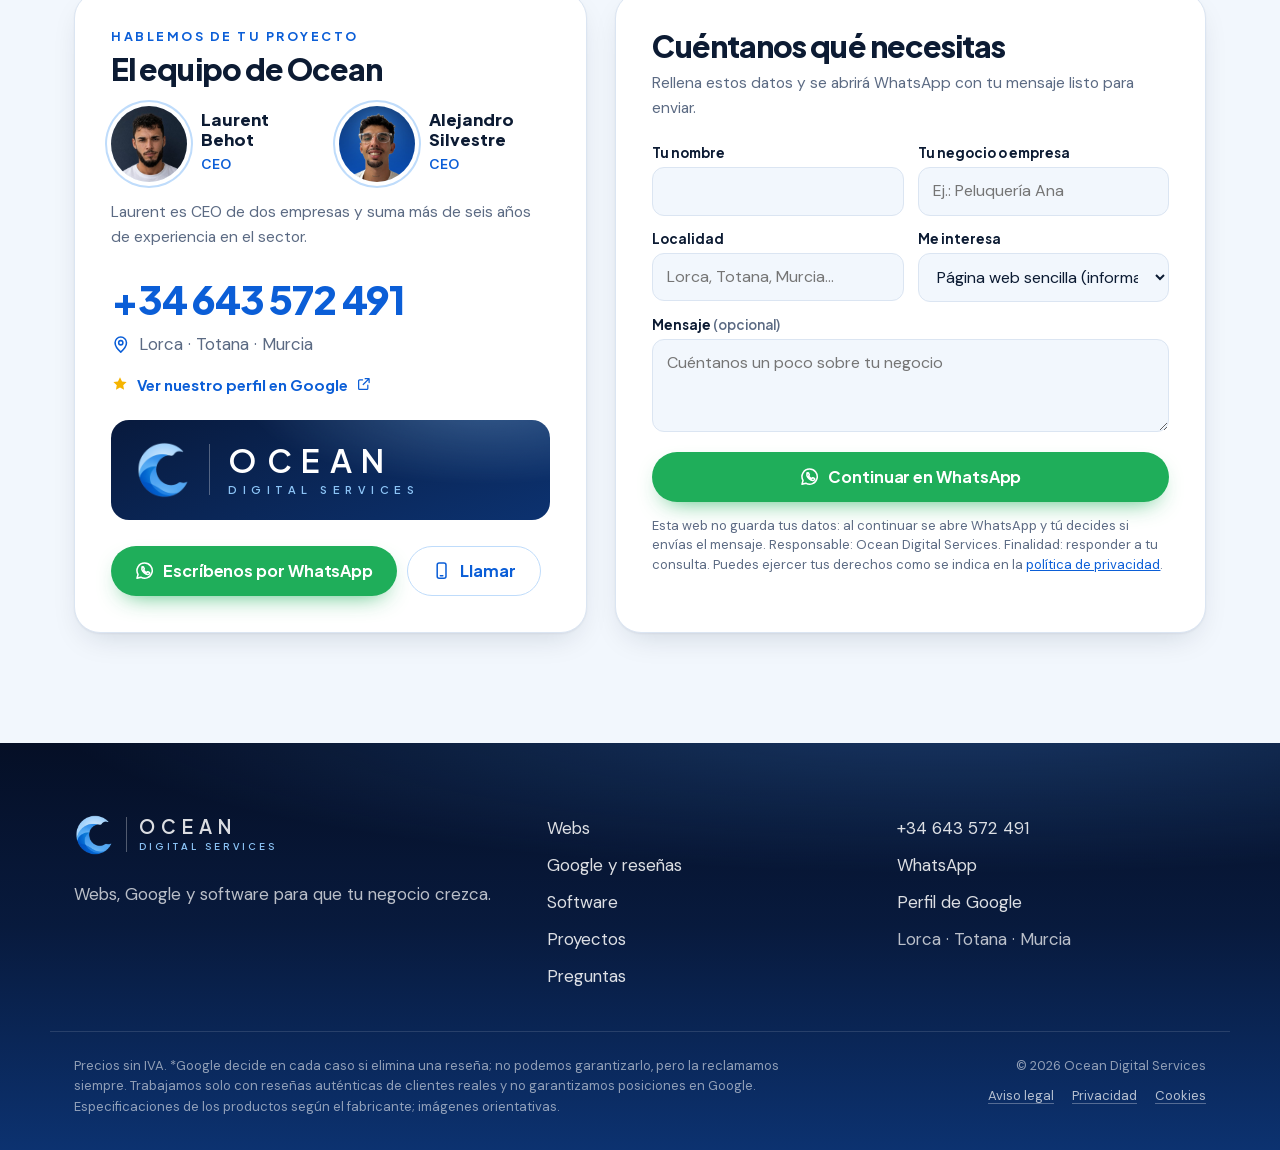
==== commit a9420089: "Proyectos: Swiss Consulting con su web Corrige el nombre (Swiss Consulting, no «Swiz») y añade su ca" ====
--- a/index.html
+++ b/index.html
@@ -532,6 +532,17 @@
             </div>
           </article>
           <article class="project reveal">
+            <a class="pthumb" href="https://helm.s4sf.net/" target="_blank" rel="noopener" tabindex="-1" aria-hidden="true"><img src="assets/proyectos/helm.jpg" alt="" width="960" height="540" loading="lazy"></a>
+            <div class="project-body">
+              <span class="ptag">Software · Producto propio</span>
+              <h3>HELM</h3>
+              <p class="pwho">Nuestro puesto de mando</p>
+              <p>CRM, ventas, diario, finanzas e informes en un solo panel, con agentes de IA.</p>
+              <a class="plink" href="https://helm.s4sf.net/" target="_blank" rel="noopener">helm.s4sf.net <svg class="ic"><use href="#i-out"/></svg></a>
+              <!-- Testimonio: añadir aquí <blockquote> con las palabras reales del cliente -->
+            </div>
+          </article>
+          <article class="project reveal">
             <a class="pthumb" href="https://creatorfounder.pedrobuerbaum.com/v5" target="_blank" rel="noopener" tabindex="-1" aria-hidden="true"><img src="assets/proyectos/creator.jpg" alt="" width="960" height="540" loading="lazy"></a>
             <div class="project-body">
               <span class="ptag">Web y embudo</span>
@@ -554,23 +565,13 @@
             </div>
           </article>
           <article class="project reveal">
-            <a class="pthumb" href="https://helm.s4sf.net/" target="_blank" rel="noopener" tabindex="-1" aria-hidden="true"><img src="assets/proyectos/helm.jpg" alt="" width="960" height="540" loading="lazy"></a>
-            <div class="project-body">
-              <span class="ptag">Software · Producto propio</span>
-              <h3>HELM</h3>
-              <p class="pwho">Nuestro puesto de mando</p>
-              <p>CRM, ventas, diario, finanzas e informes en un solo panel, con agentes de IA.</p>
-              <a class="plink" href="https://helm.s4sf.net/" target="_blank" rel="noopener">helm.s4sf.net <svg class="ic"><use href="#i-out"/></svg></a>
-              <!-- Testimonio: añadir aquí <blockquote> con las palabras reales del cliente -->
-            </div>
-          </article>
-          <article class="project reveal">
-            <div class="pthumb pthumb-empty" aria-hidden="true"><span>Swiz Consulting</span></div>
-            <div class="project-body">
-              <span class="ptag">Desarrollo tecnológico</span>
-              <h3>Swiz Consulting</h3>
-              <p class="pwho">Proyecto a medida</p>
-              <p>Desarrollo tecnológico a medida para la consultora.</p>
+            <a class="pthumb" href="https://garantia.swiss-consultingservices.com/swiss-consulting" target="_blank" rel="noopener" tabindex="-1" aria-hidden="true"><img src="assets/proyectos/swiss.jpg" alt="" width="960" height="540" loading="lazy"></a>
+            <div class="project-body">
+              <span class="ptag">Web y embudo</span>
+              <h3>Swiss Consulting</h3>
+              <p class="pwho">Asesoría para trabajar en Suiza</p>
+              <p>Landing con vídeo y test que prepara un plan personalizado para emigrar y trabajar en Suiza.</p>
+              <a class="plink" href="https://garantia.swiss-consultingservices.com/swiss-consulting" target="_blank" rel="noopener">Ver la web <svg class="ic"><use href="#i-out"/></svg></a>
               <!-- Testimonio: añadir aquí <blockquote> con las palabras reales del cliente -->
             </div>
           </article>
--- a/styles.css
+++ b/styles.css
@@ -388,8 +388,6 @@
 .pthumb { display: block; aspect-ratio: 16 / 9; overflow: hidden; background: var(--navy-900); border-bottom: 1px solid var(--line); }
 .pthumb img { width: 100%; height: 100%; object-fit: cover; object-position: top; transition: transform .6s ease; }
 .project:hover .pthumb img { transform: scale(1.04); }
-.pthumb-empty { display: grid; place-items: center; background: radial-gradient(120% 120% at 80% 0%, rgba(140, 196, 246, .35), transparent 60%), linear-gradient(150deg, var(--navy-900), var(--navy-700)); }
-.pthumb-empty span { font: 800 1.35rem var(--font-display); letter-spacing: -.02em; color: #fff; }
 .project-body { display: flex; flex-direction: column; gap: 8px; flex: 1; padding: 20px 20px 22px; }
 .ptag { align-self: flex-start; font: 700 11px var(--font-display); letter-spacing: .08em; text-transform: uppercase; padding: 5px 10px; border-radius: 999px; background: var(--blue-100); color: var(--blue-700); }
 .project h3 { font-size: 1.2rem; margin-top: 4px; }
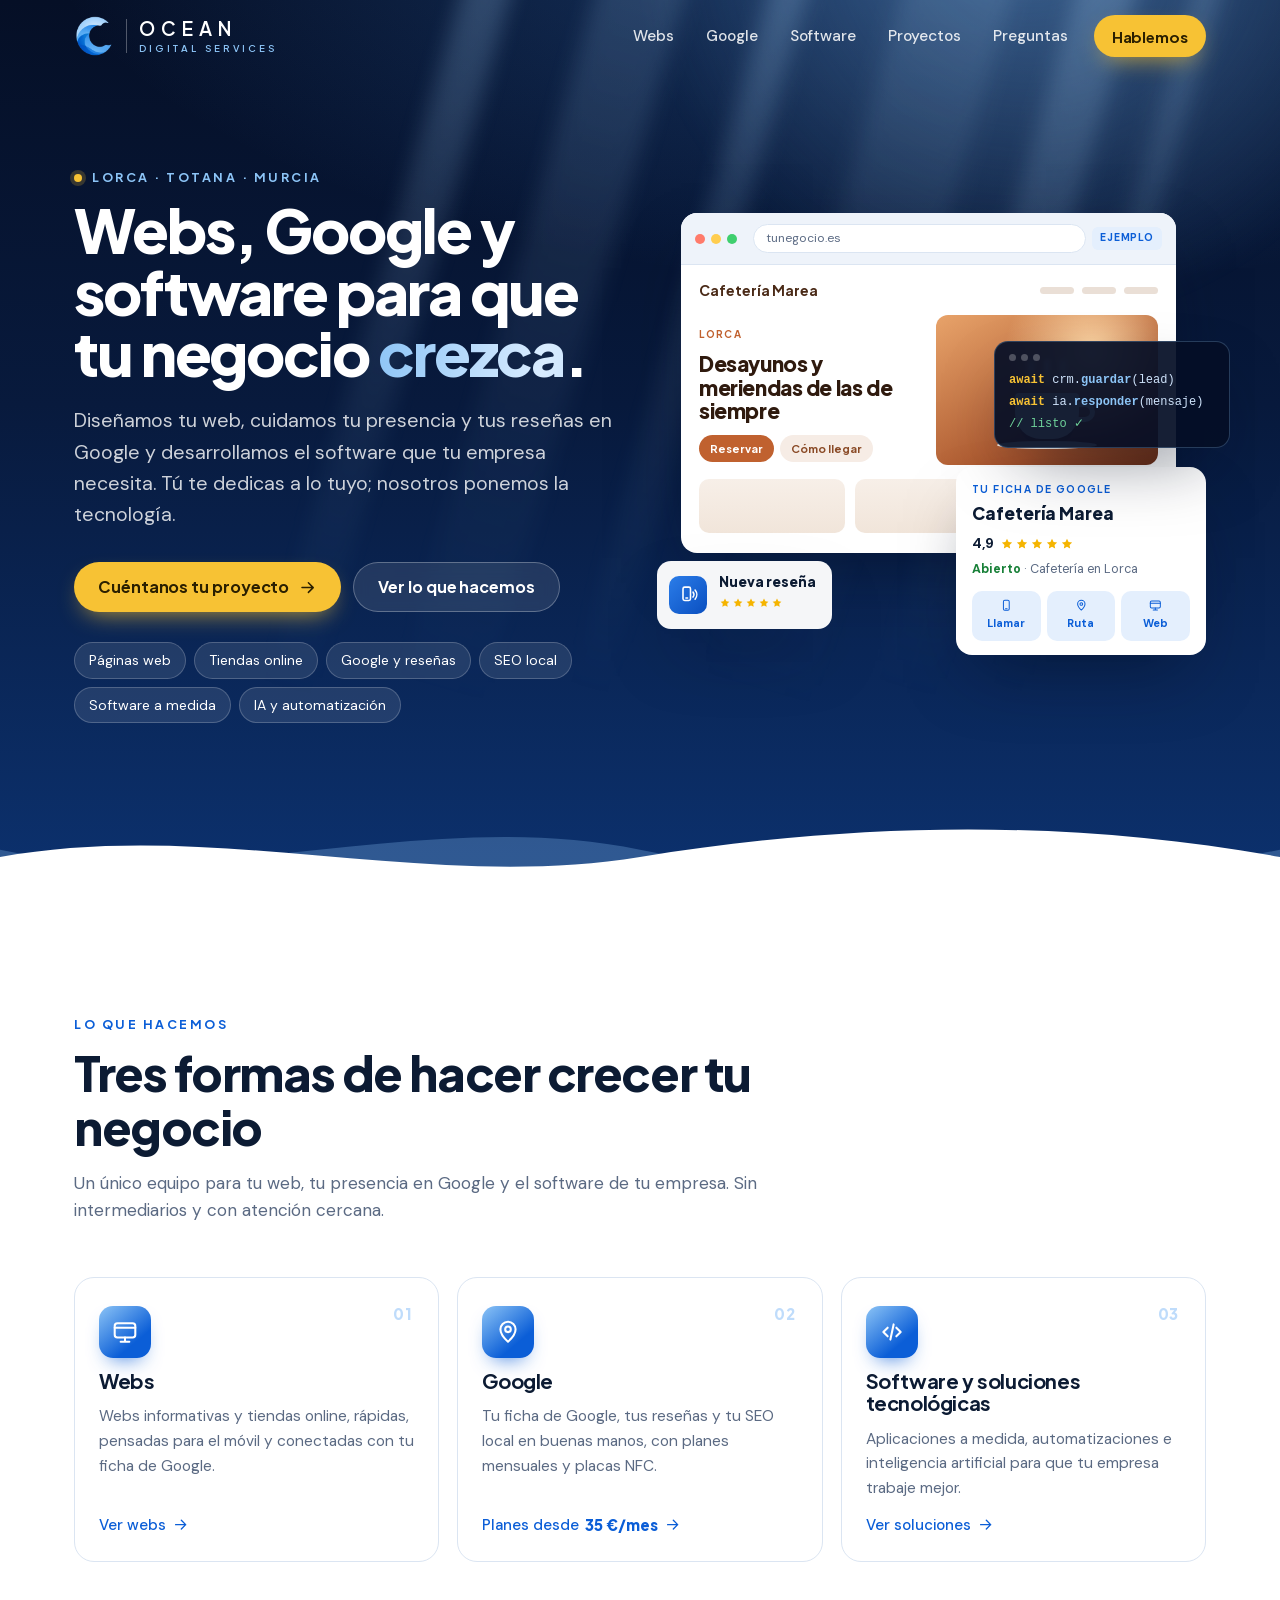
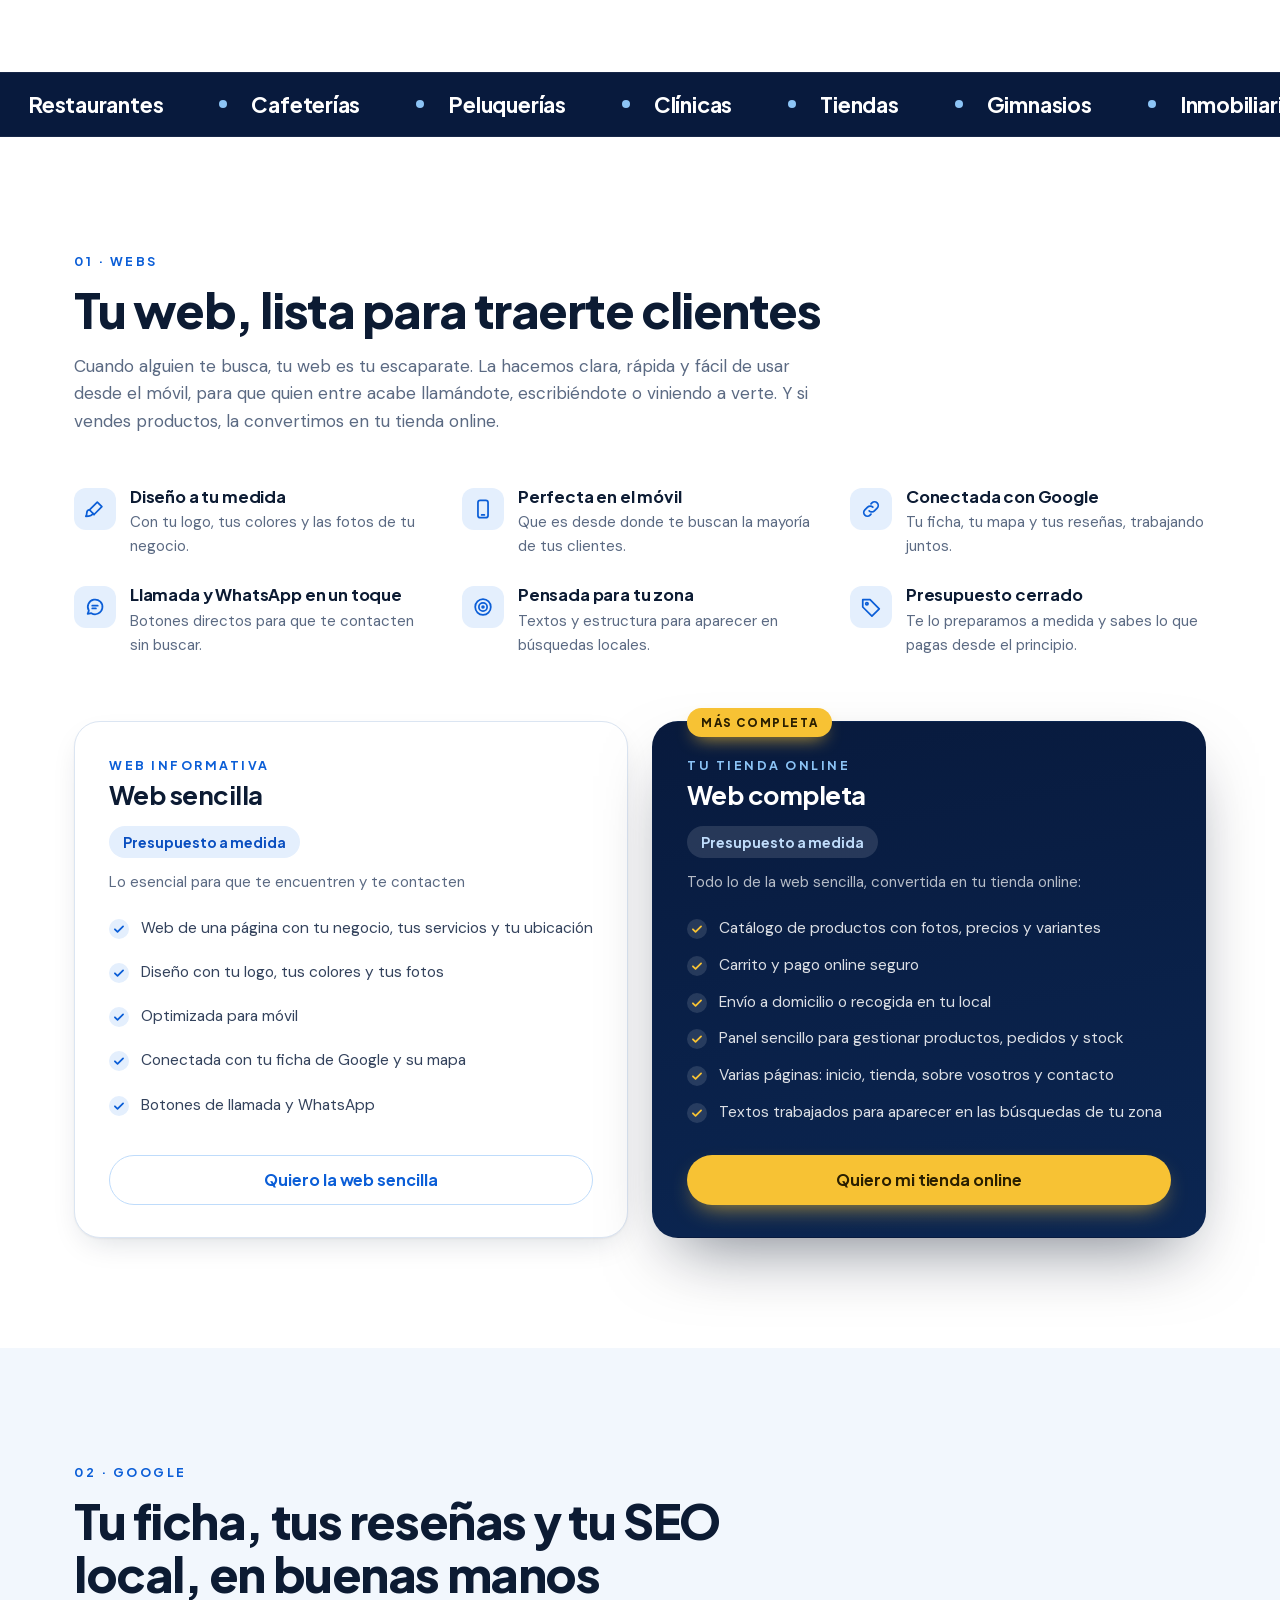
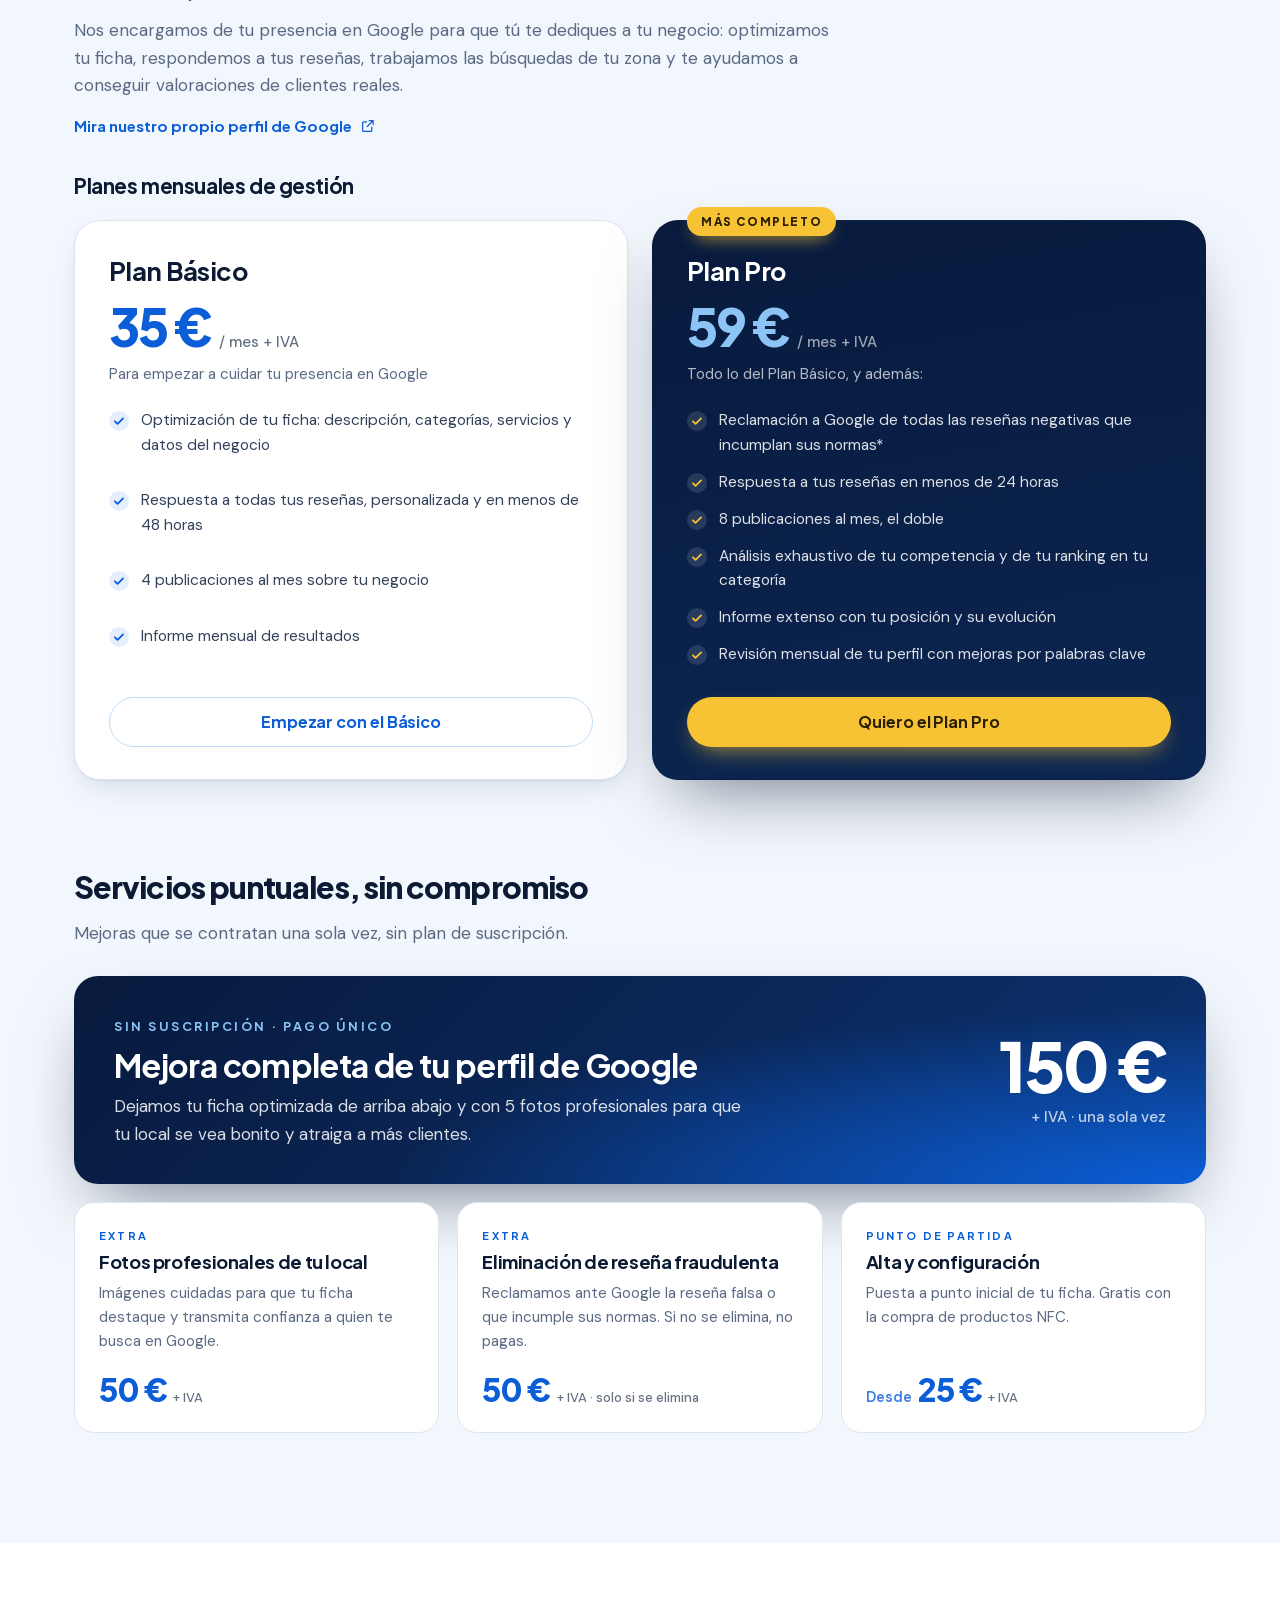
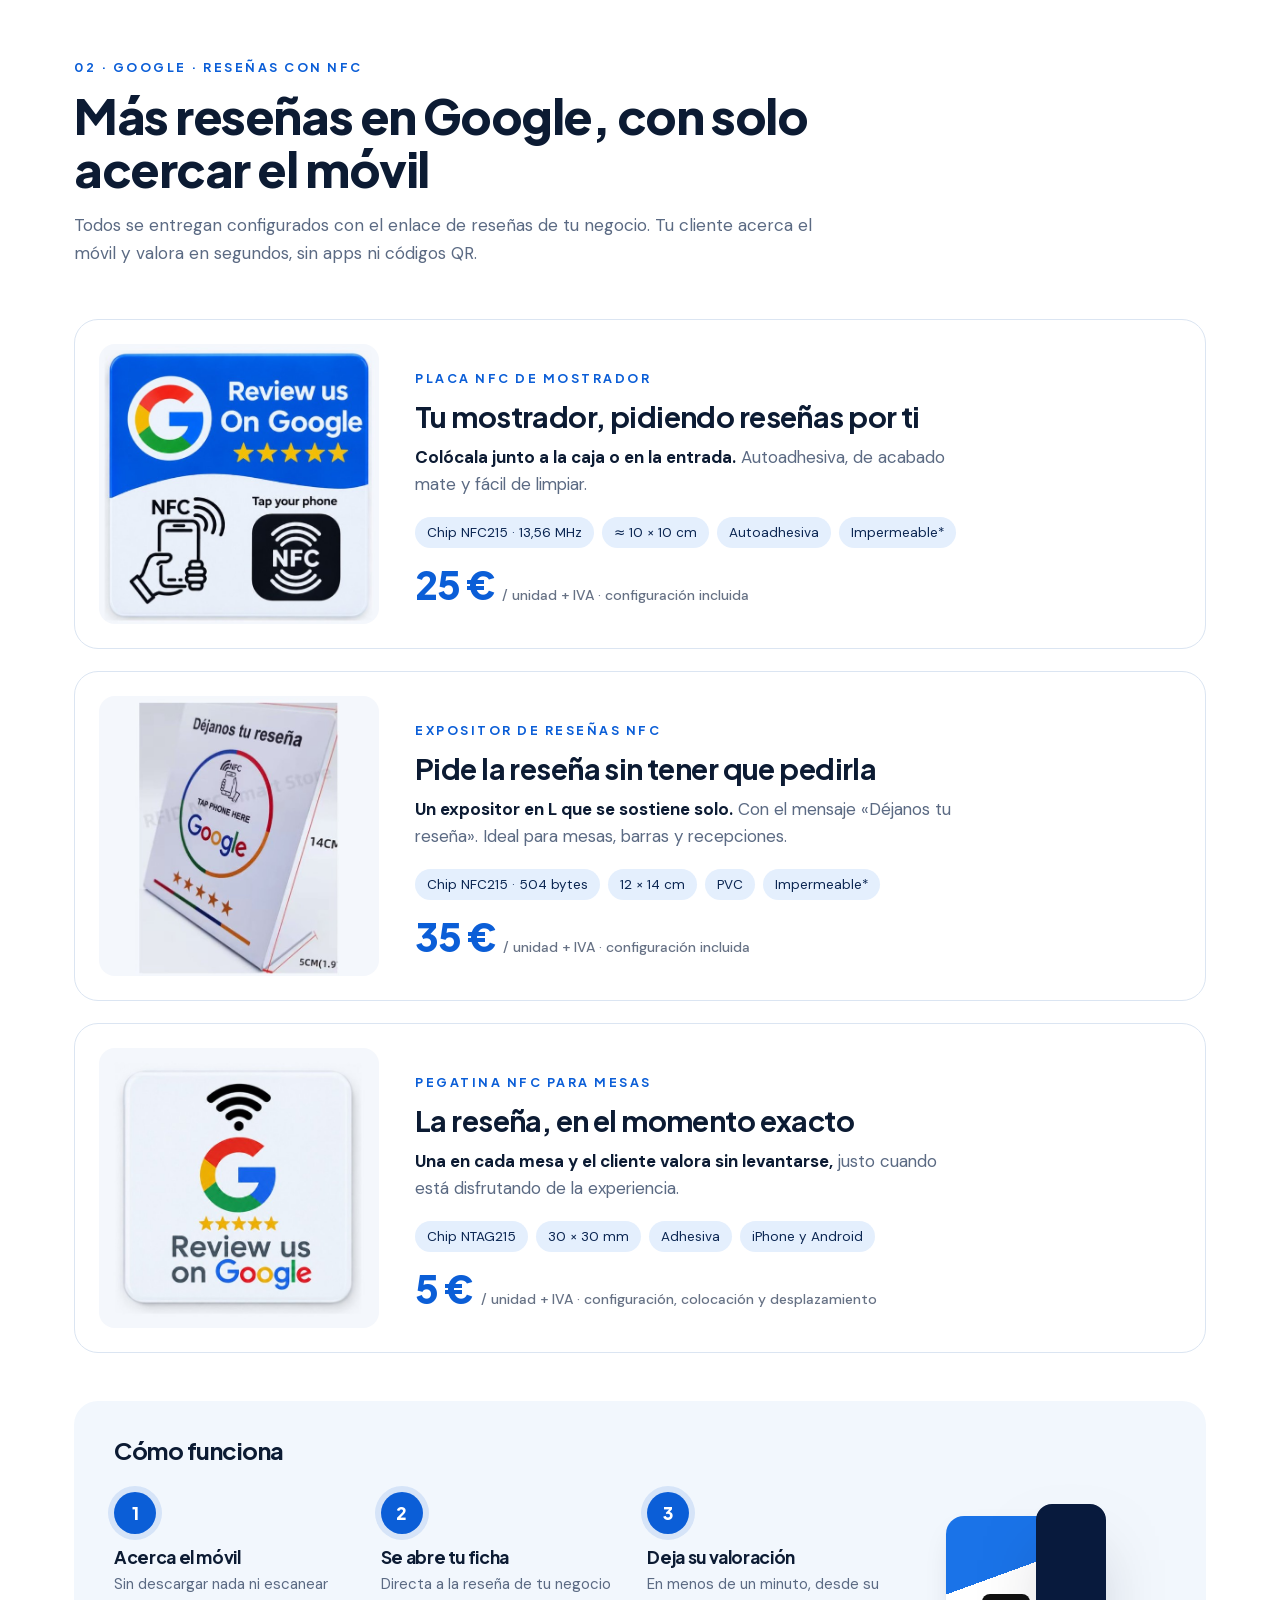
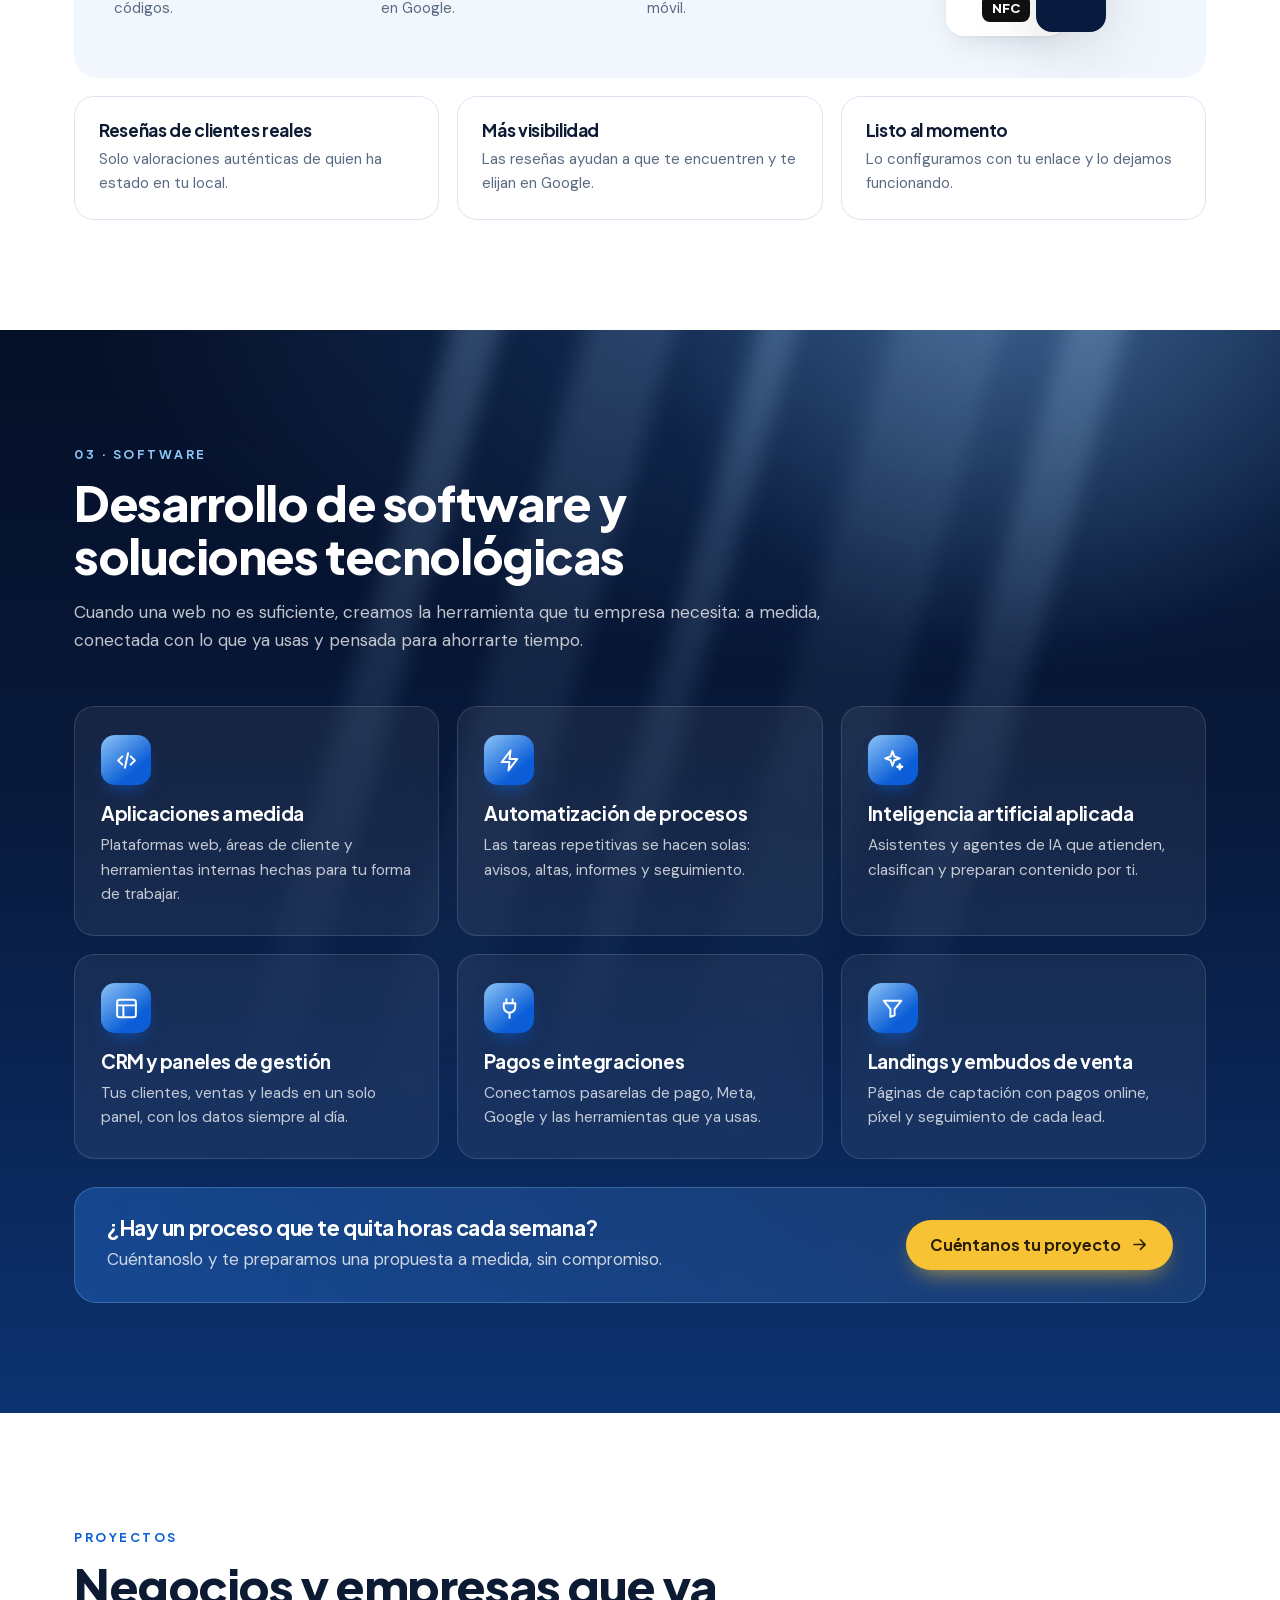
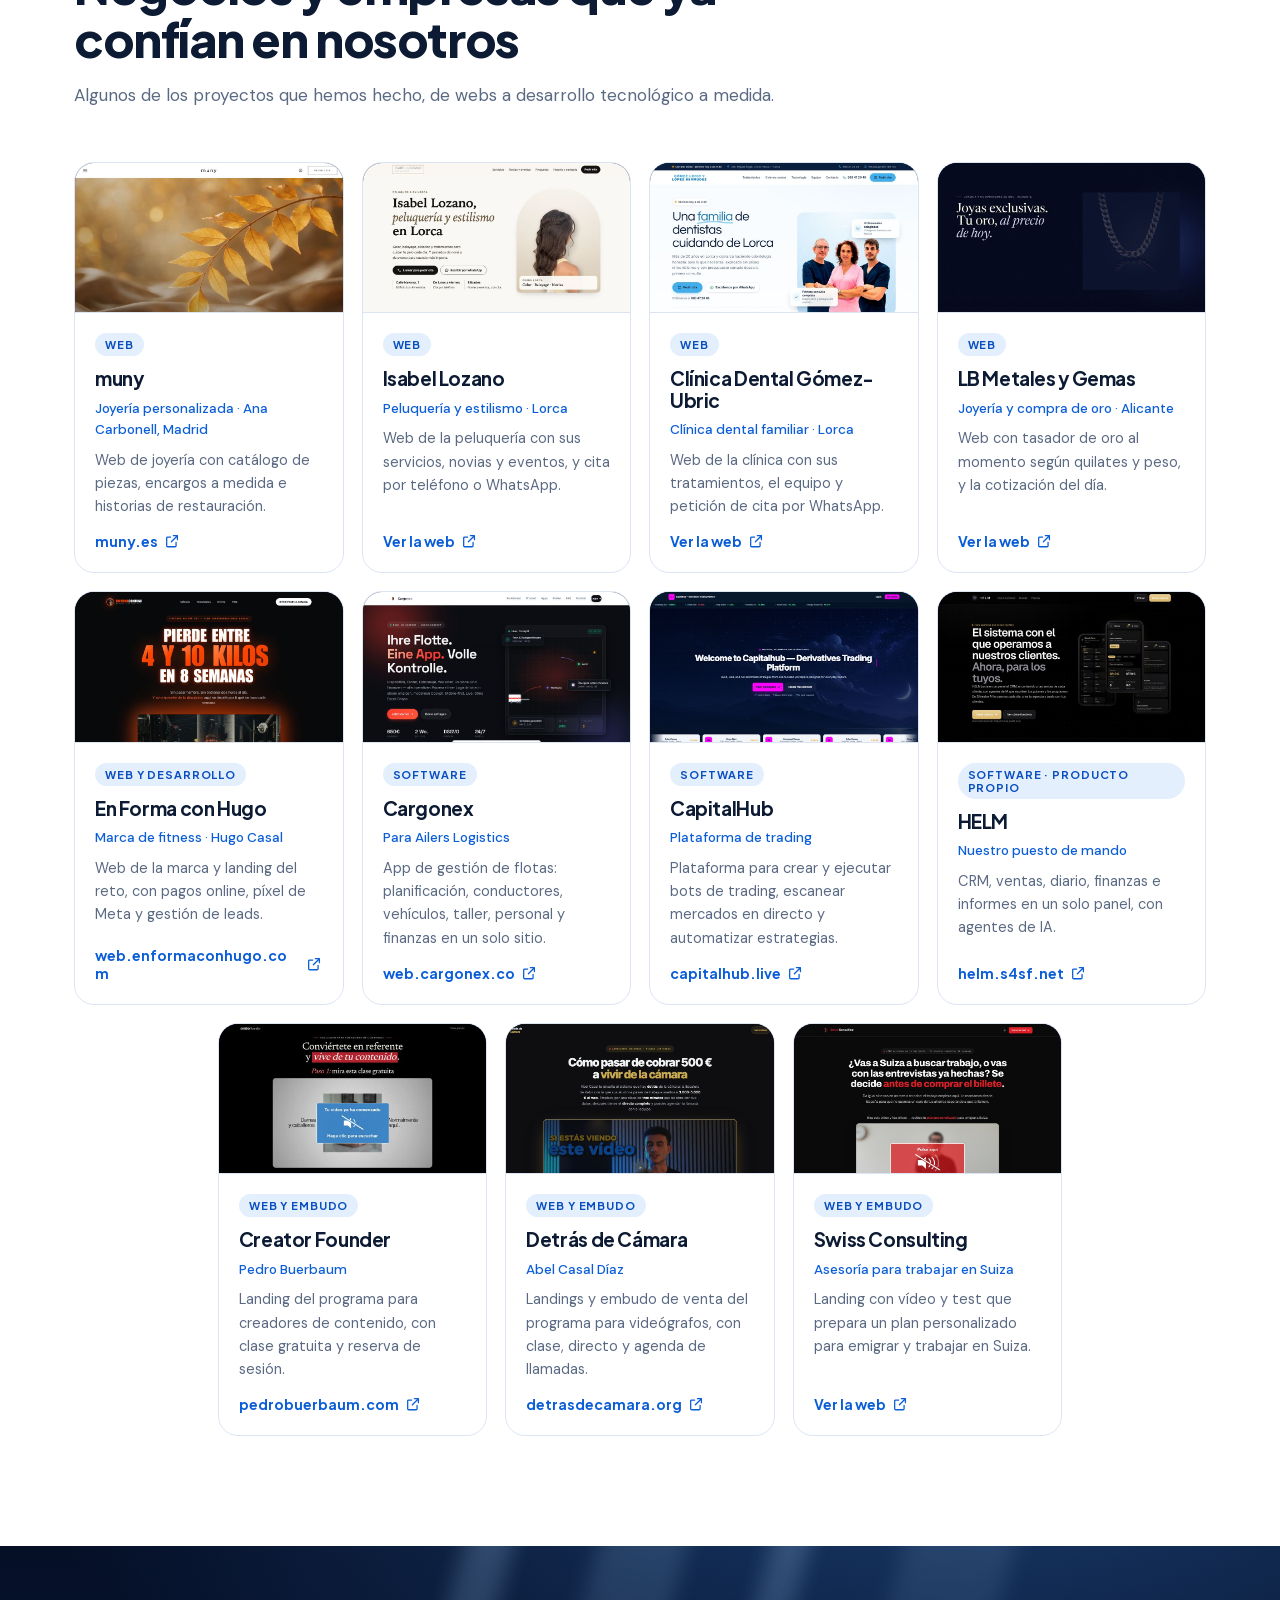
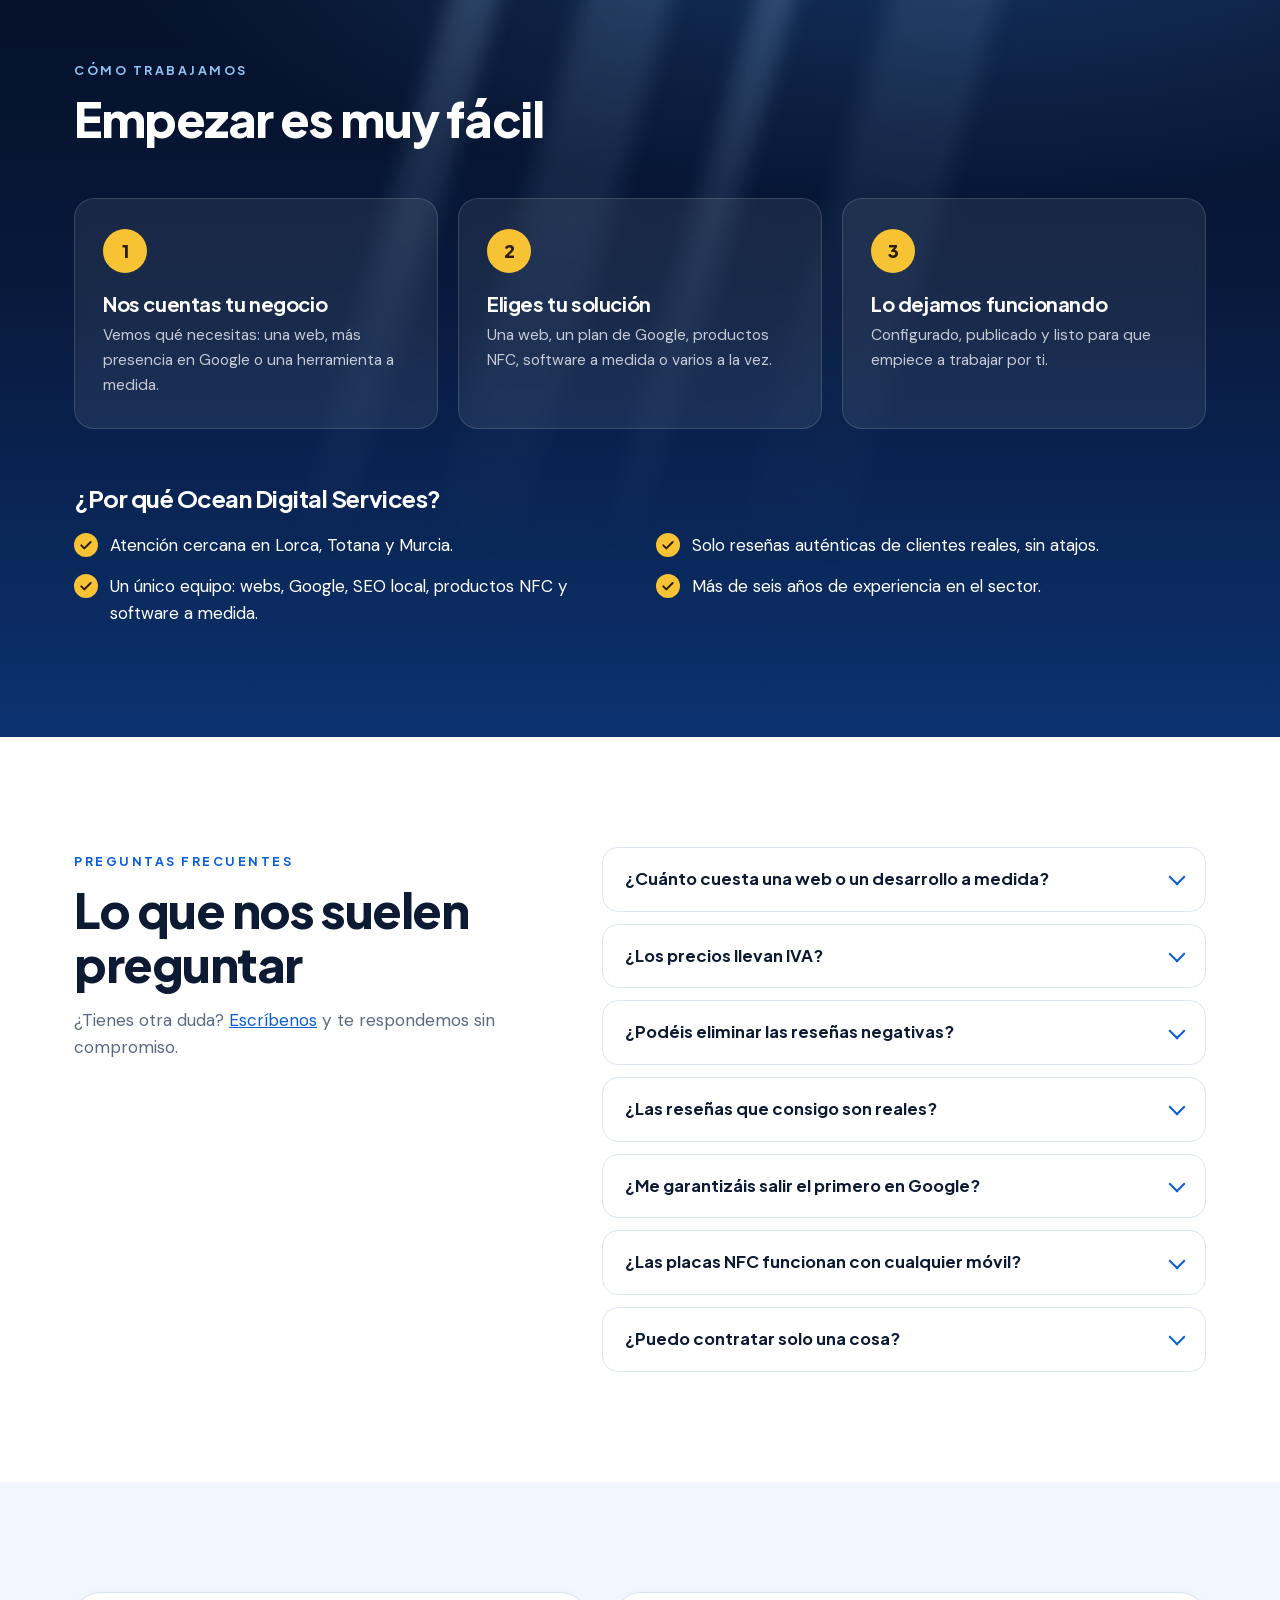
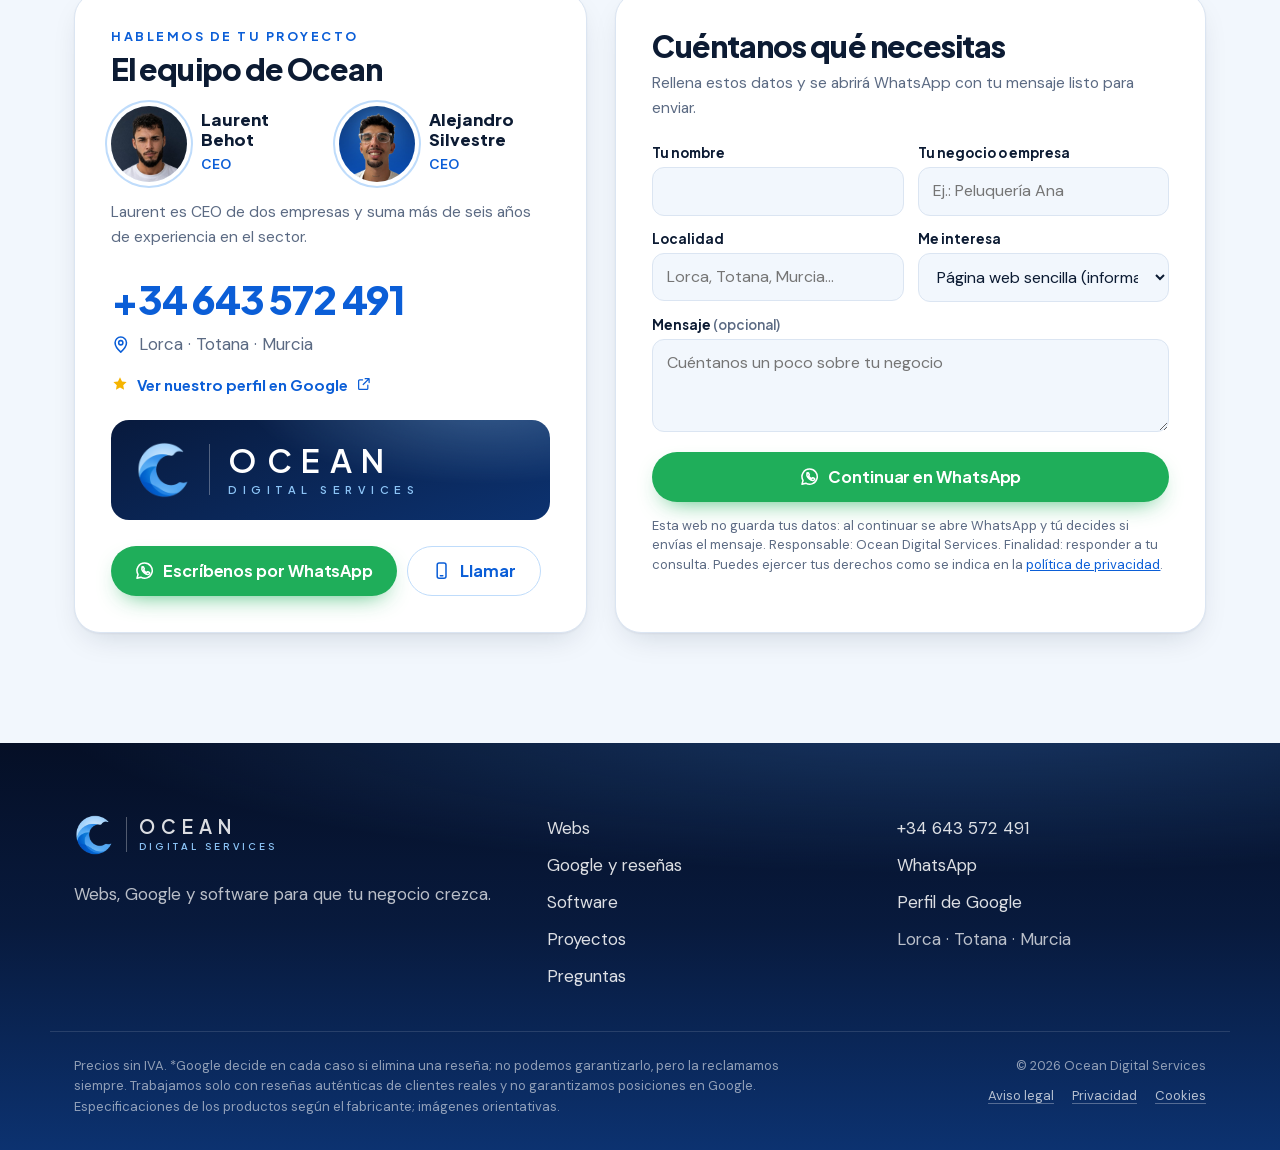
==== commit 666690f4: "Proyectos: Clínica Dental Gómez-Ubric (Lorca) Nueva web de cliente con su captura y enlace, en el gr" ====
--- a/index.html
+++ b/index.html
@@ -488,6 +488,17 @@
             </div>
           </article>
           <article class="project reveal">
+            <a class="pthumb" href="https://clinica-gomez-ubric-lorca.vercel.app/" target="_blank" rel="noopener" tabindex="-1" aria-hidden="true"><img src="assets/proyectos/clinica.jpg" alt="" width="960" height="540" loading="lazy"></a>
+            <div class="project-body">
+              <span class="ptag">Web</span>
+              <h3>Clínica Dental Gómez-Ubric</h3>
+              <p class="pwho">Clínica dental familiar · Lorca</p>
+              <p>Web de la clínica con sus tratamientos, el equipo y petición de cita por WhatsApp.</p>
+              <a class="plink" href="https://clinica-gomez-ubric-lorca.vercel.app/" target="_blank" rel="noopener">Ver la web <svg class="ic"><use href="#i-out"/></svg></a>
+              <!-- Testimonio: añadir aquí <blockquote> con las palabras reales del cliente -->
+            </div>
+          </article>
+          <article class="project reveal">
             <a class="pthumb" href="https://metalesygemas.vercel.app/" target="_blank" rel="noopener" tabindex="-1" aria-hidden="true"><img src="assets/proyectos/metales.jpg" alt="" width="960" height="540" loading="lazy"></a>
             <div class="project-body">
               <span class="ptag">Web</span>
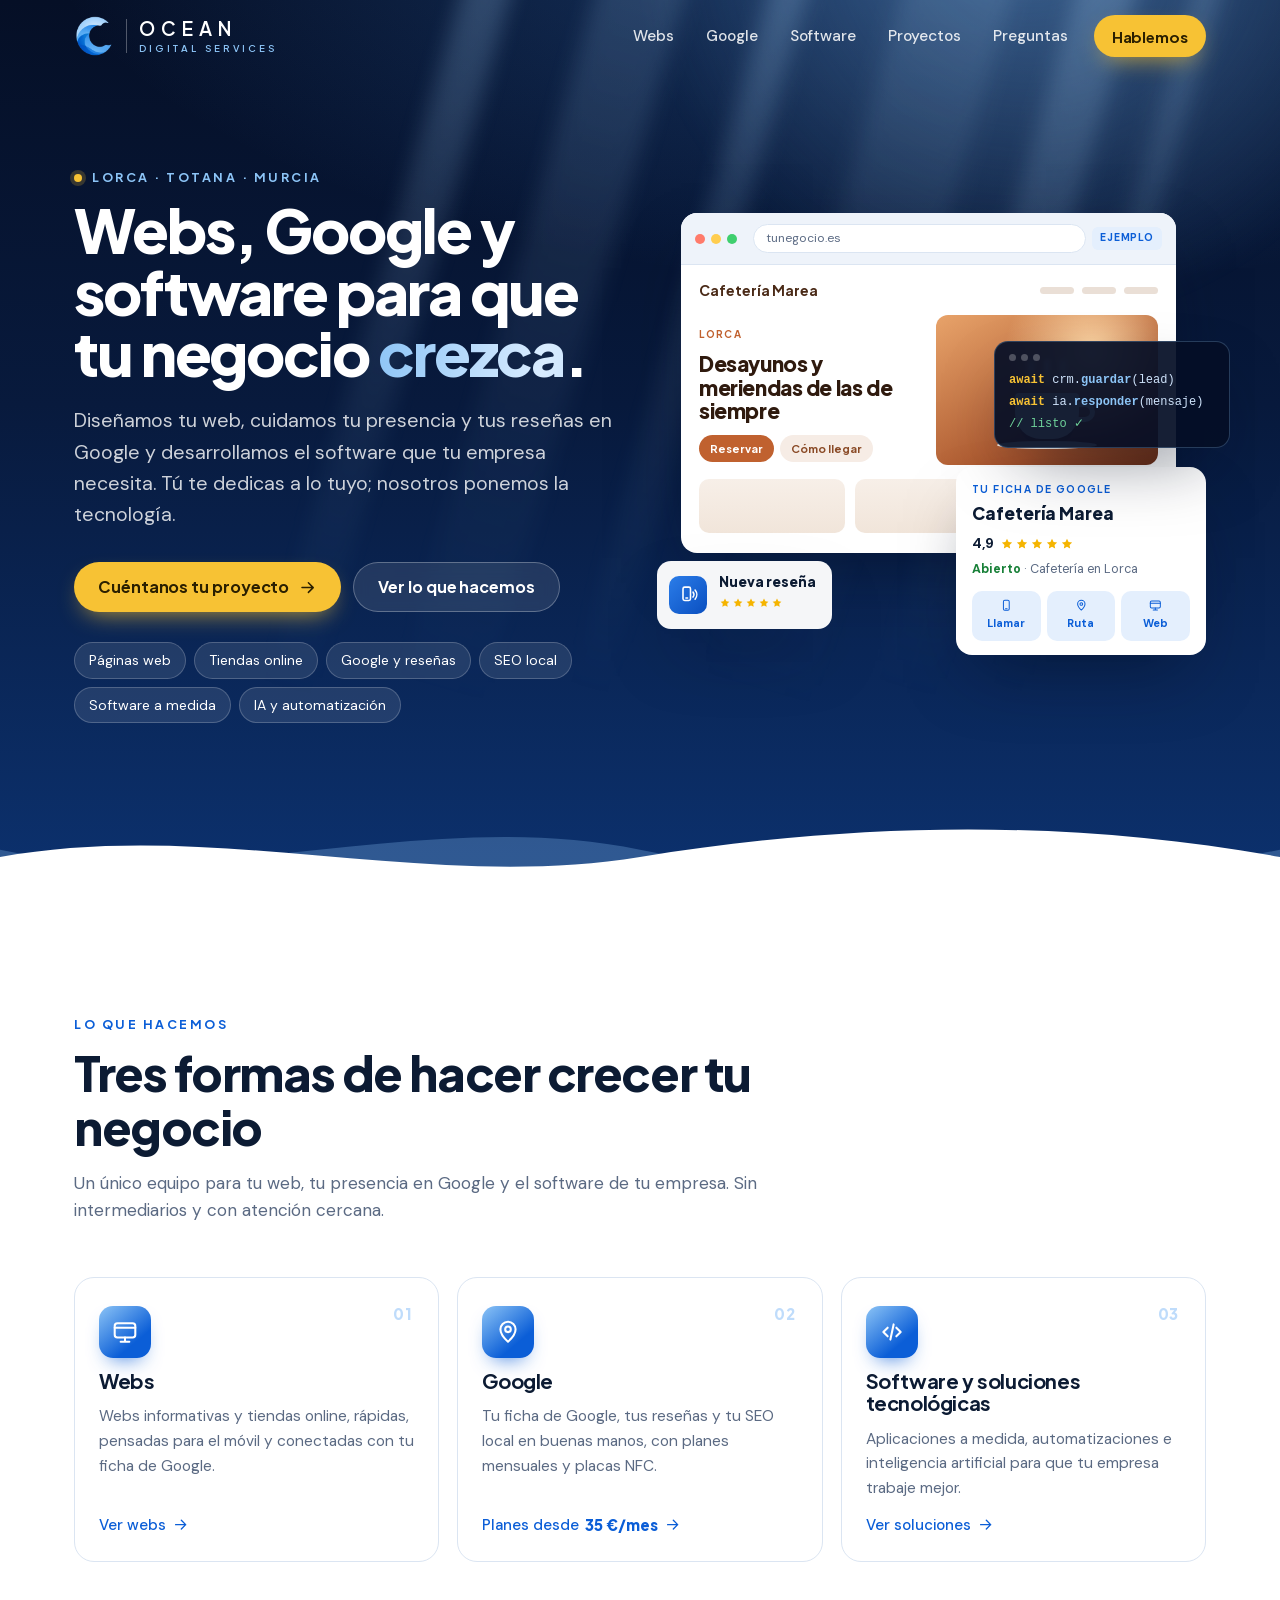
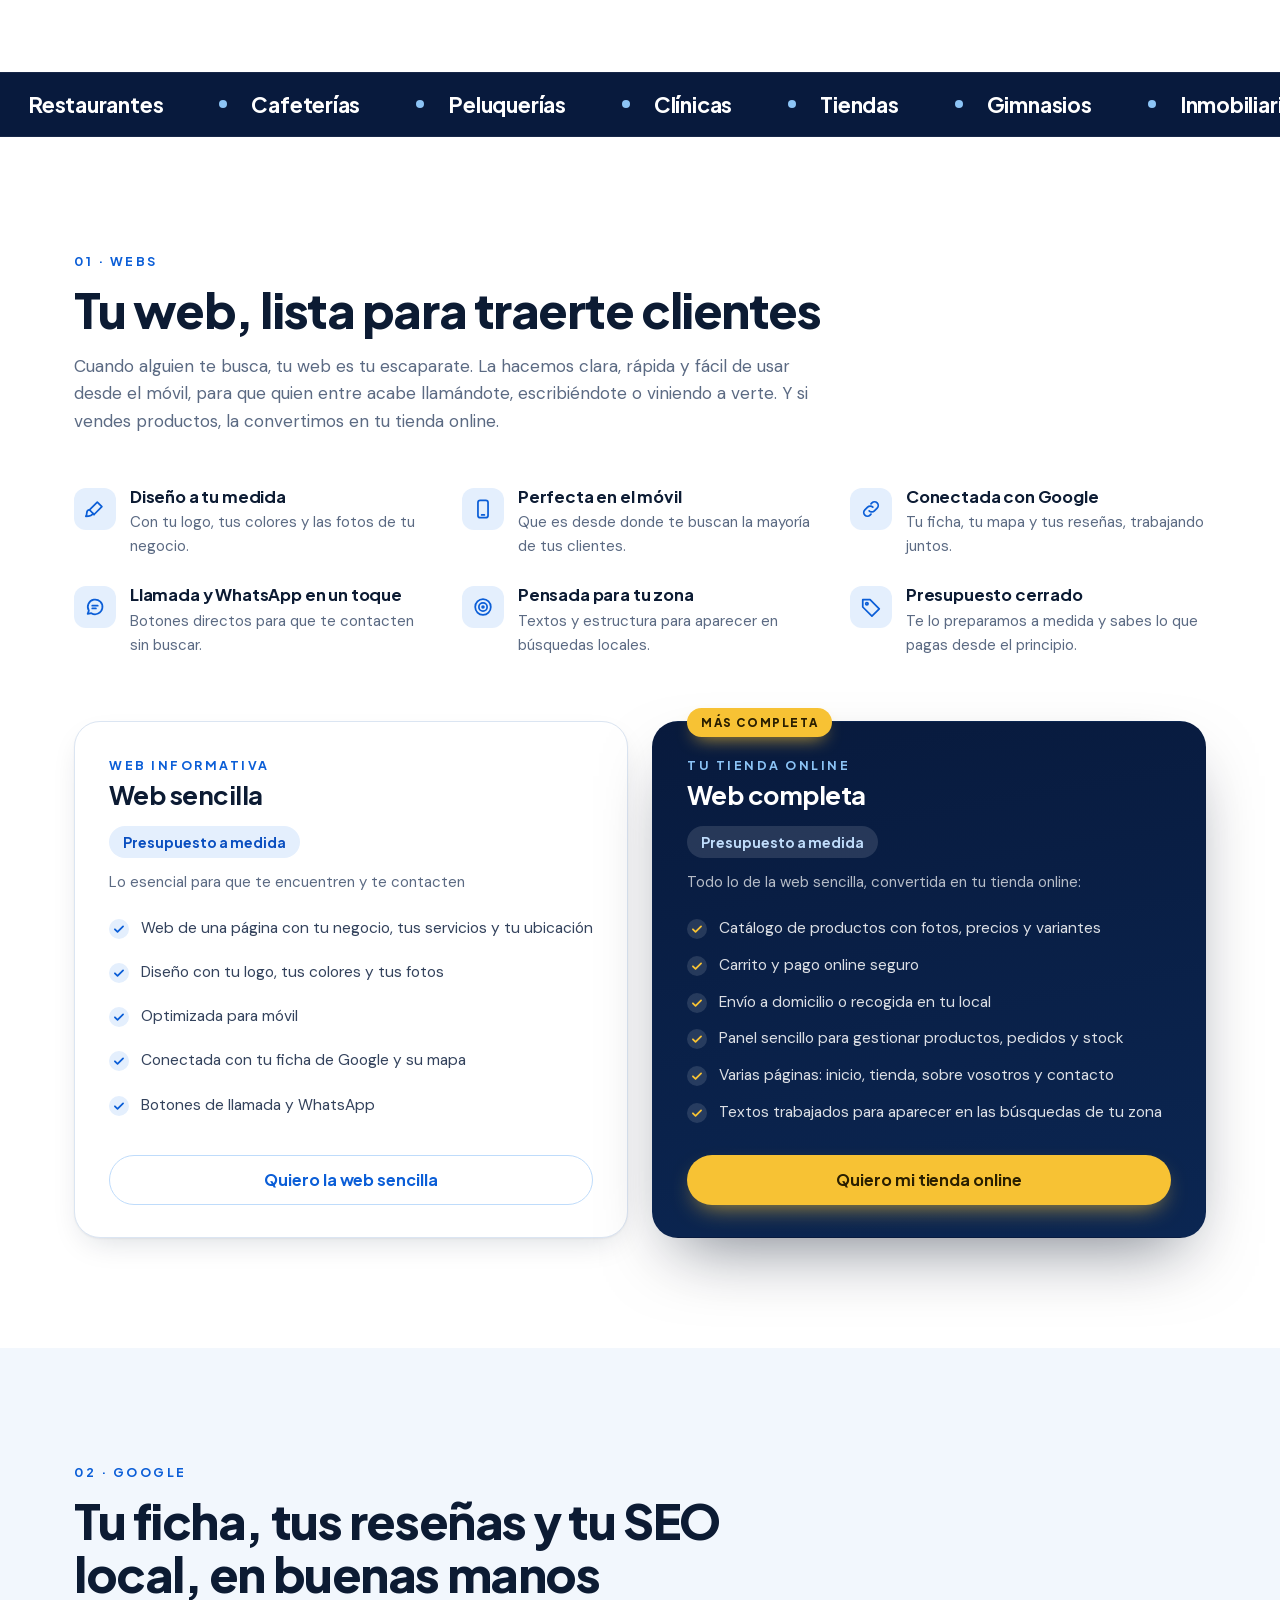
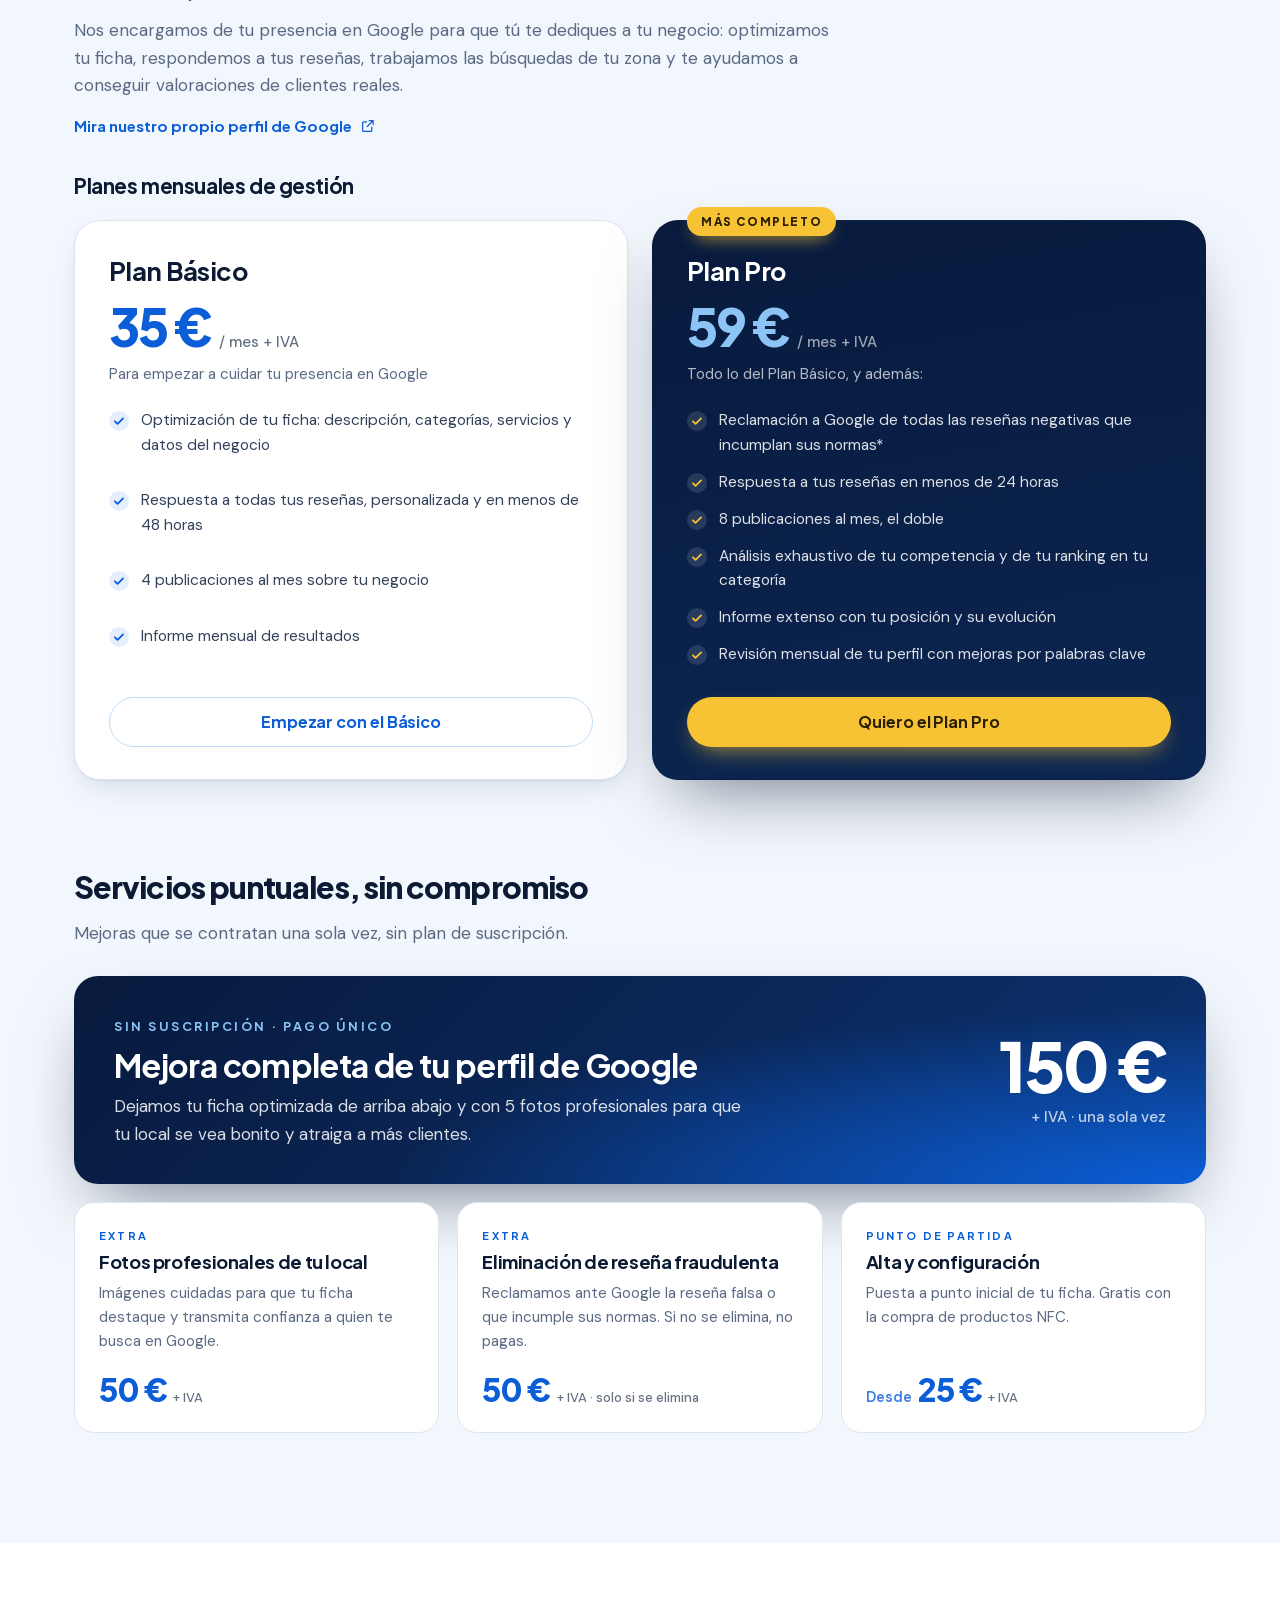
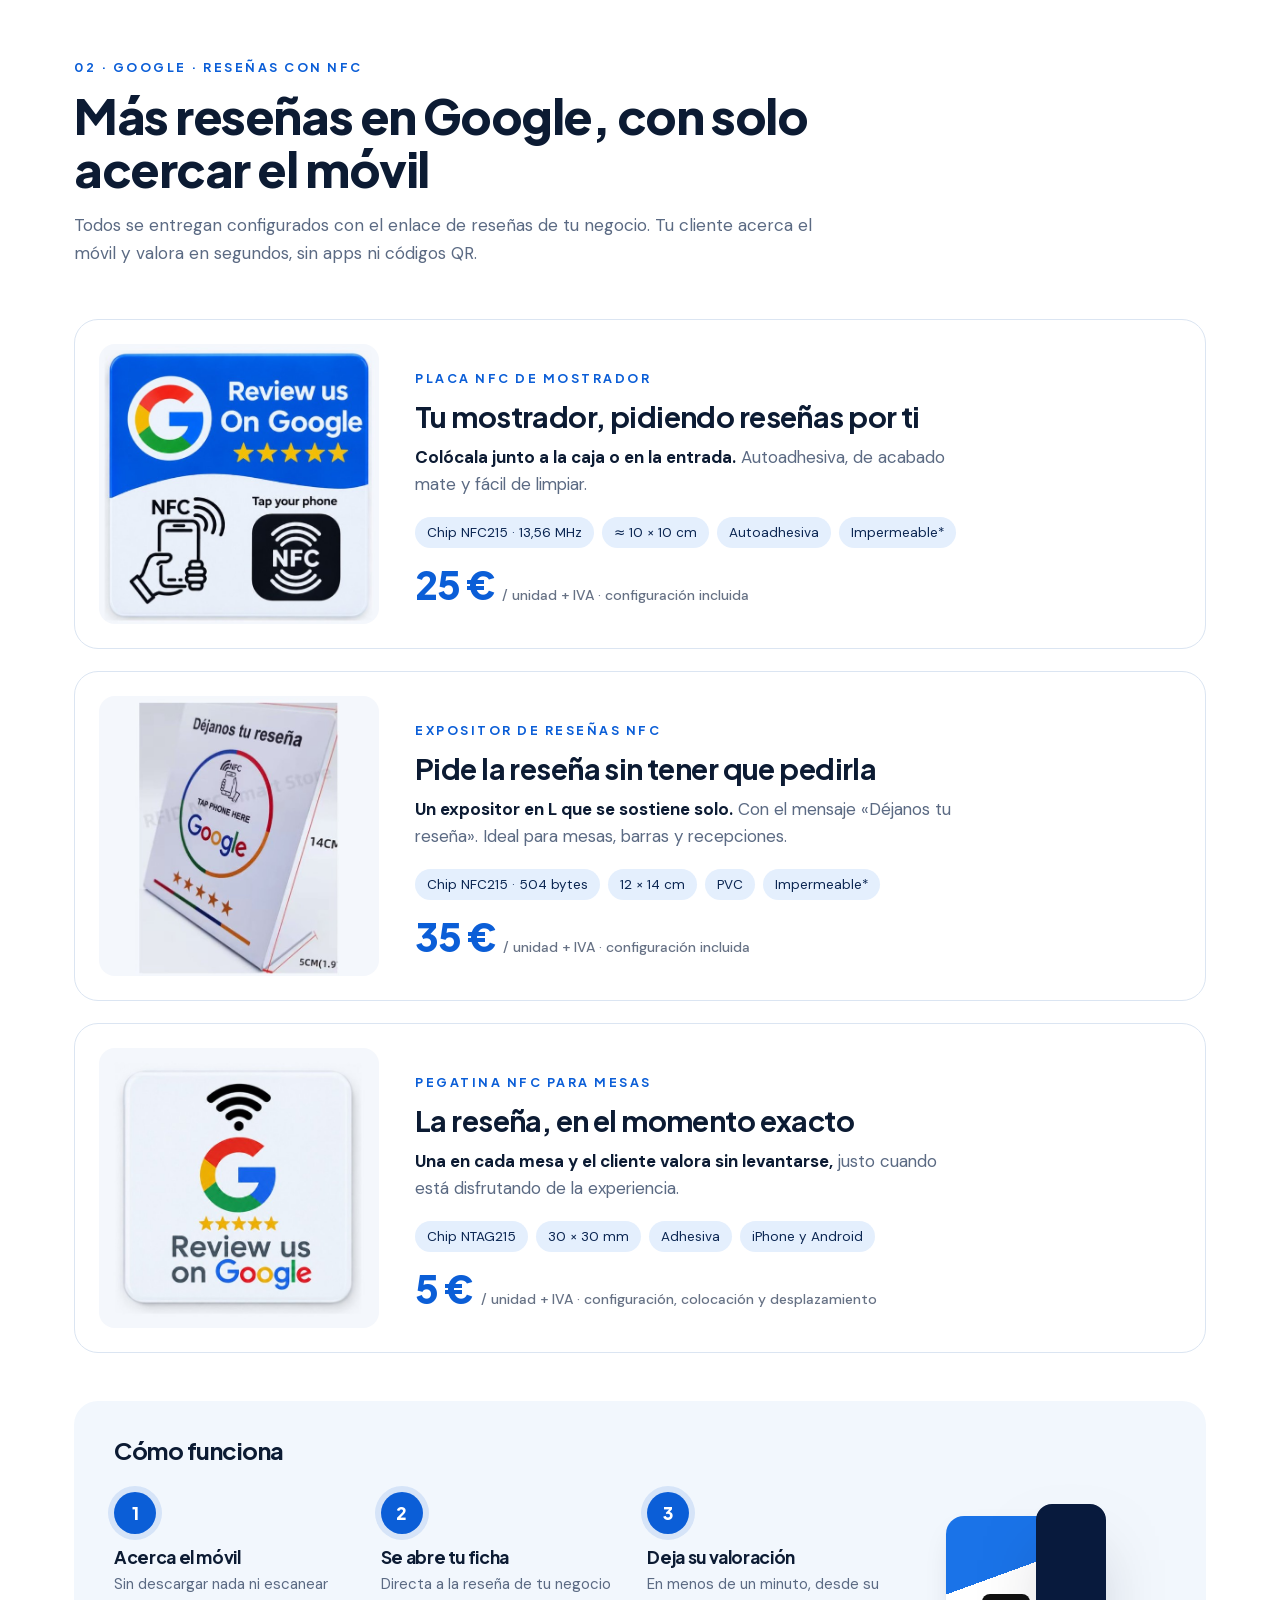
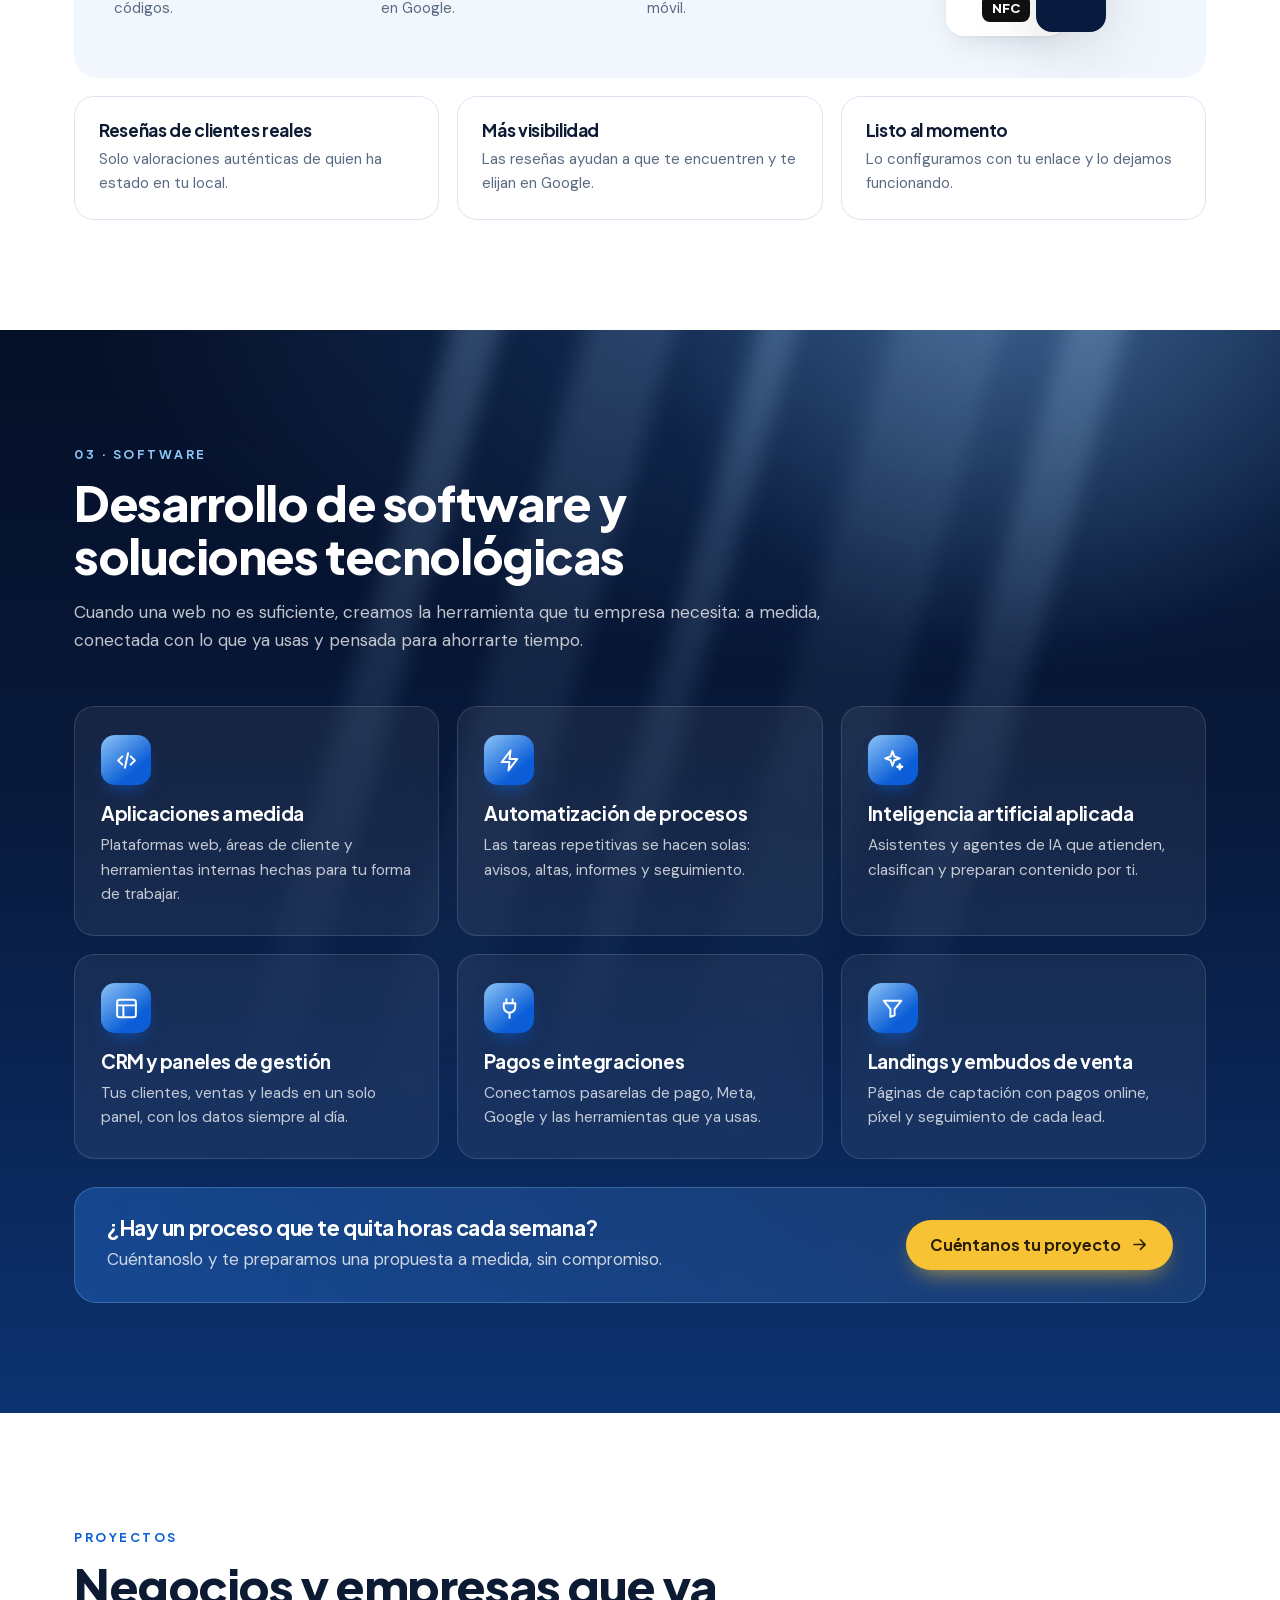
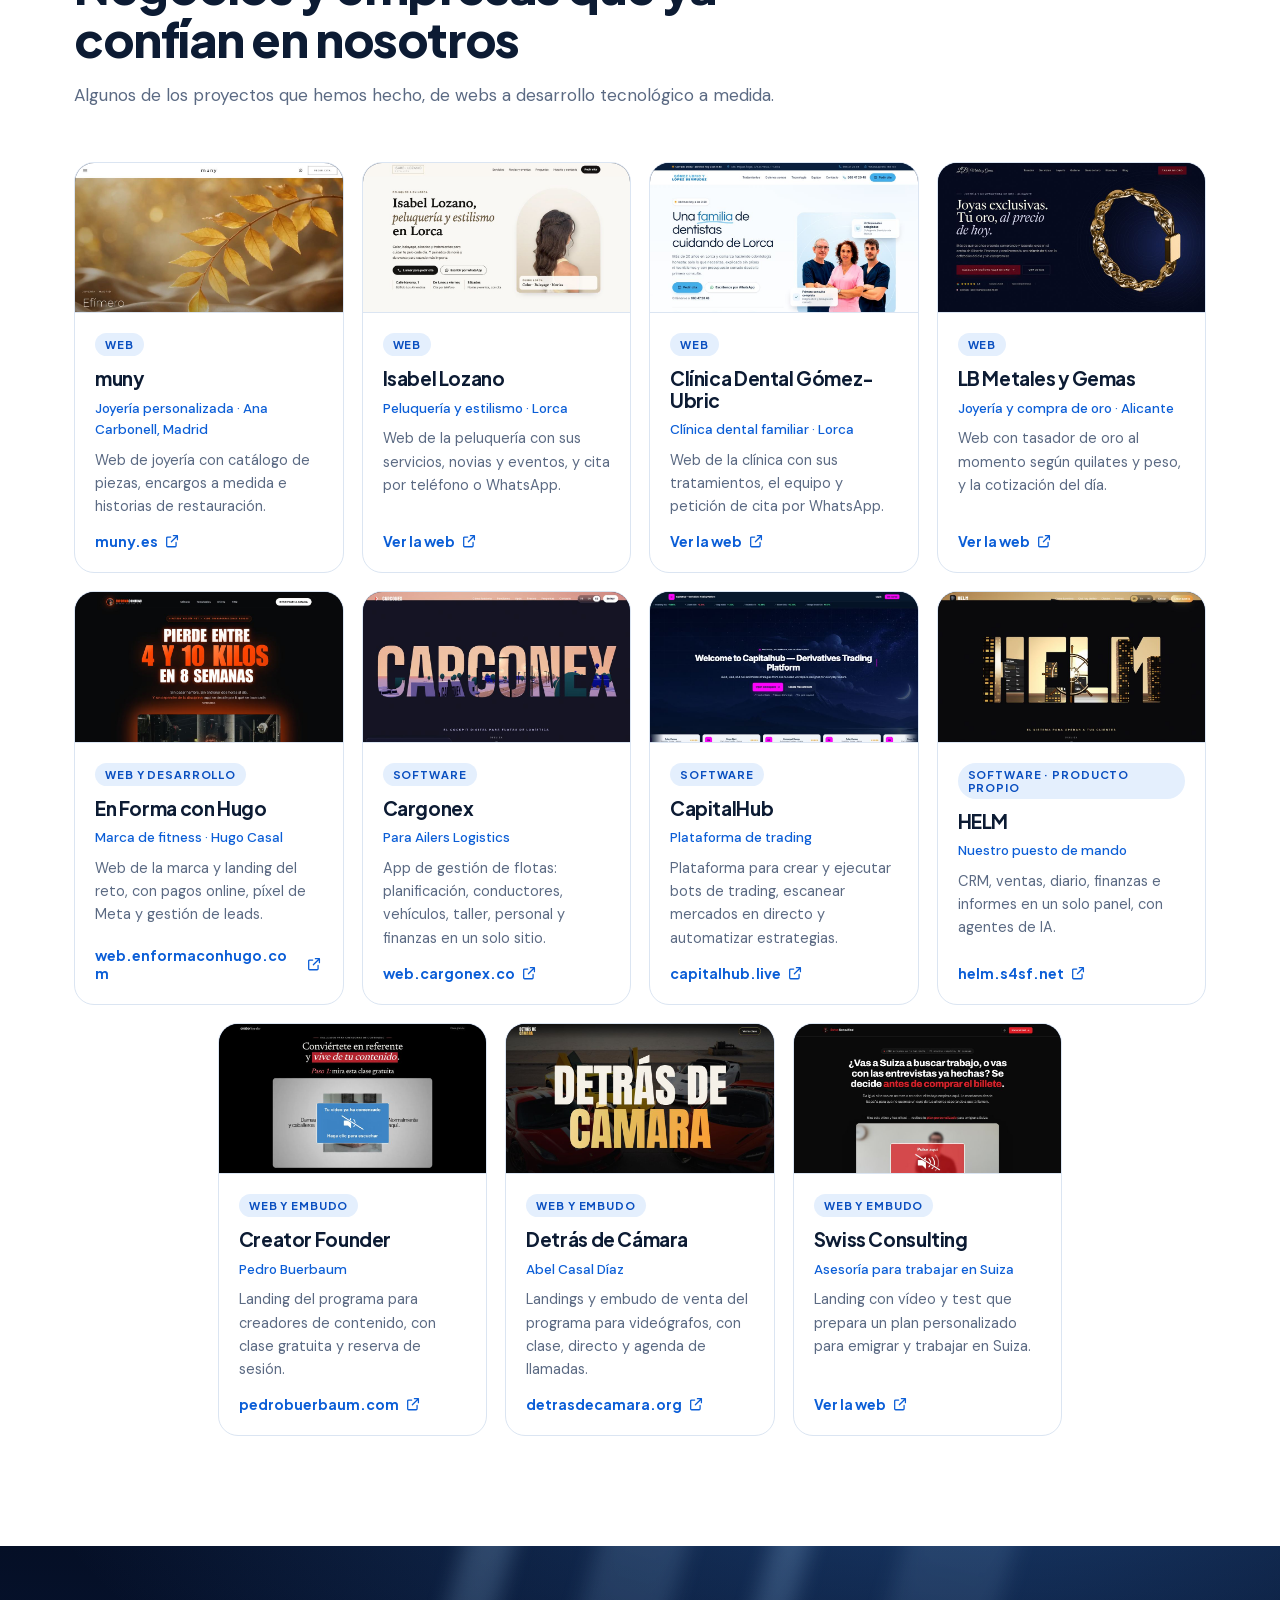
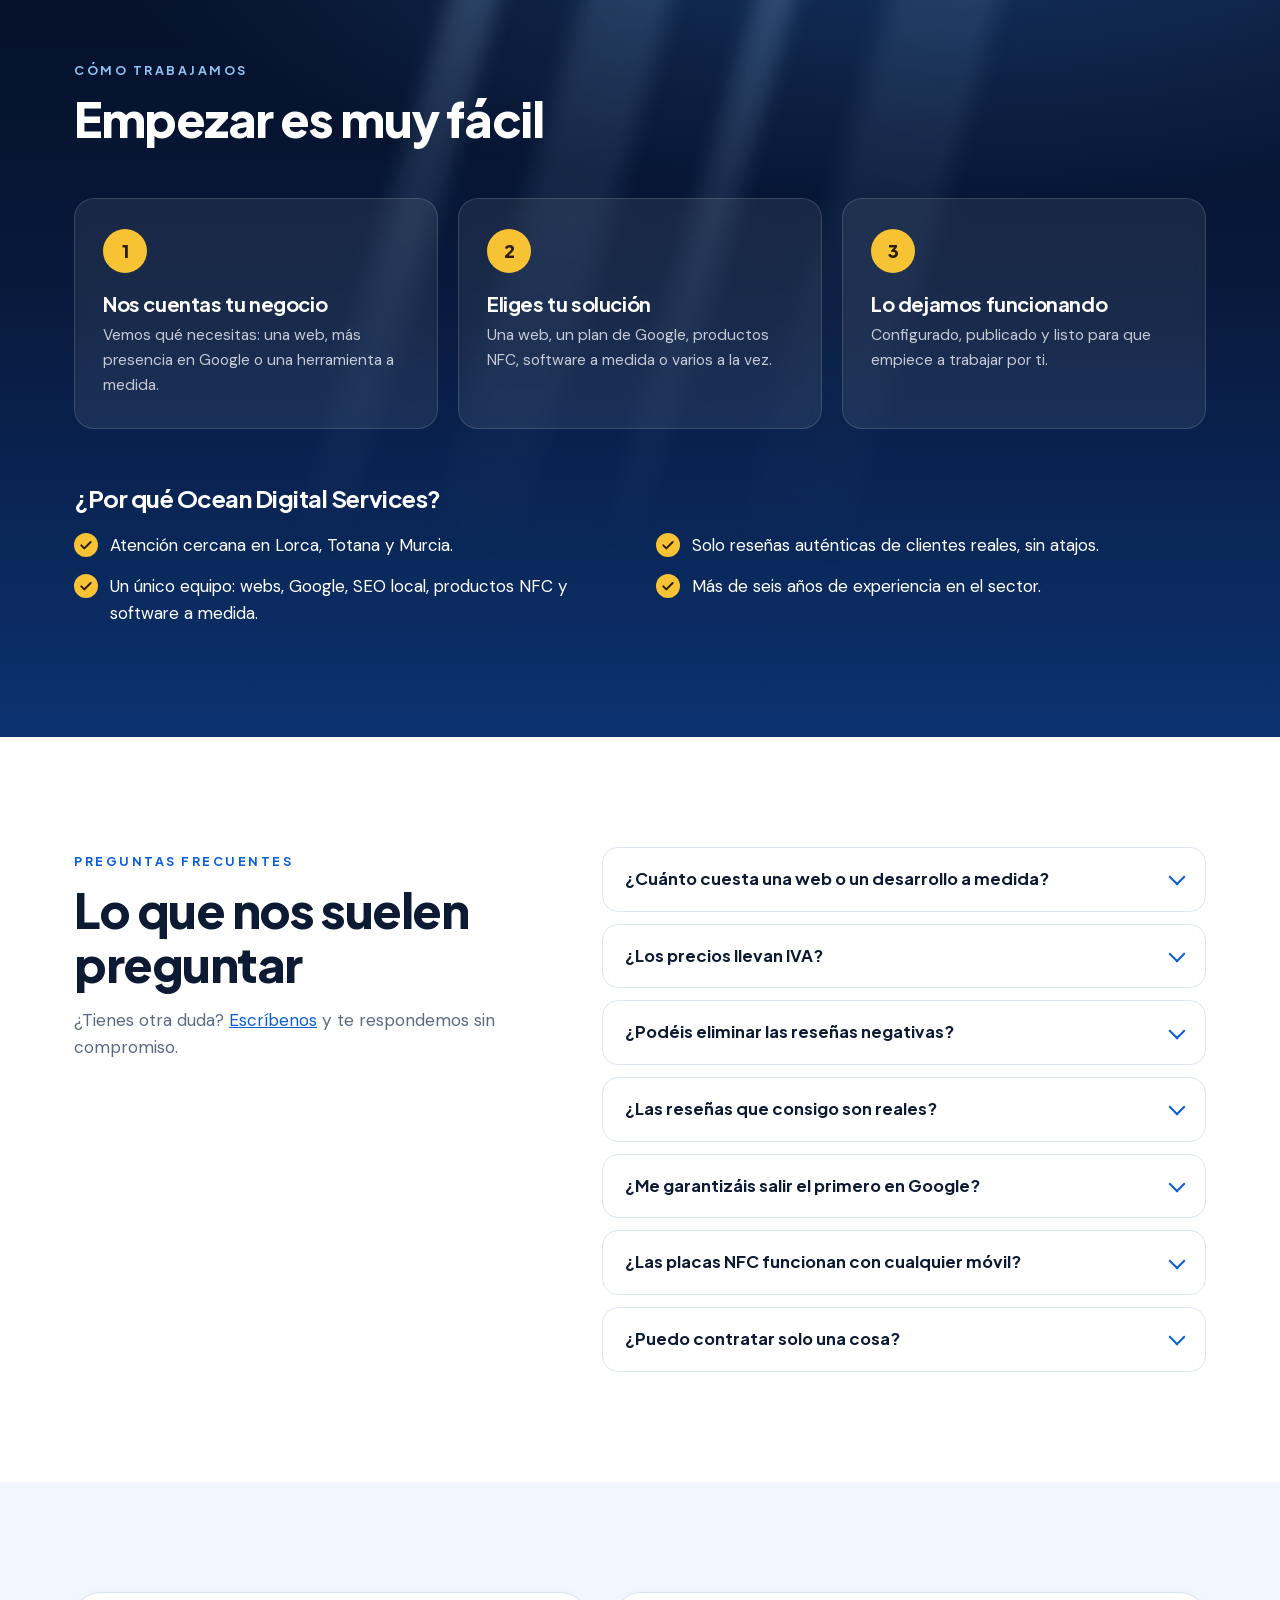
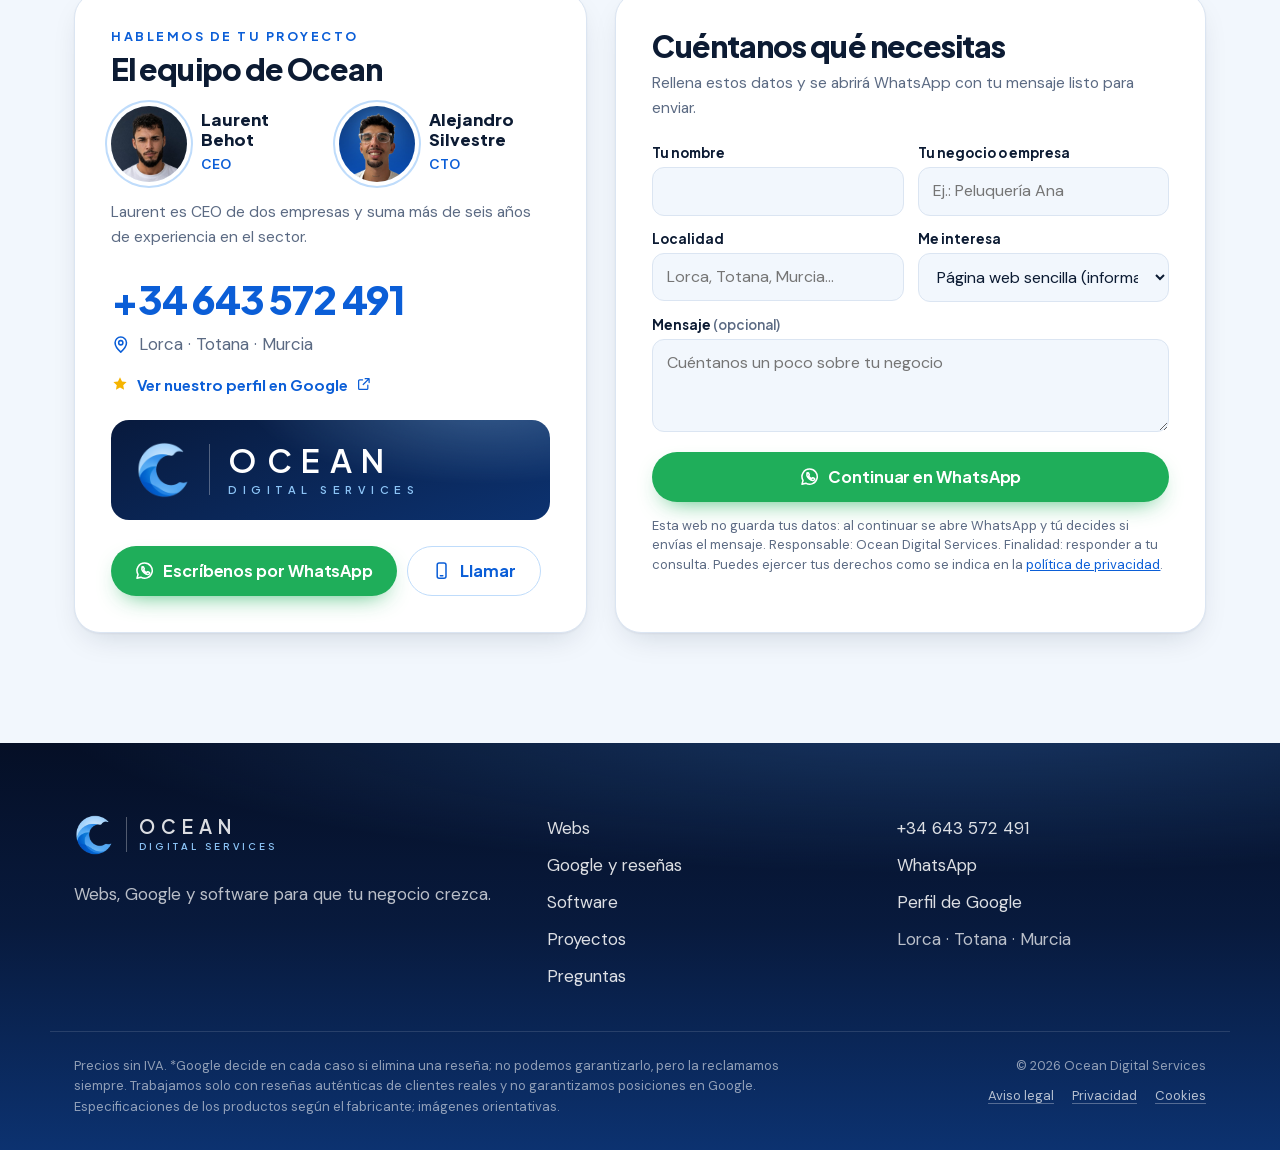
==== commit 533c6f22: "Equipo: Alejandro Silvestre, CTO Laurent Behot sigue como CEO y Alejandro pasa a CTO en la tarjeta d" ====
--- a/index.html
+++ b/index.html
@@ -38,7 +38,7 @@
     "sameAs": ["https://www.google.com/search?kgmid=/g/11p1_z3lt1"],
     "founder": [
       { "@type": "Person", "name": "Laurent Behot", "jobTitle": "CEO" },
-      { "@type": "Person", "name": "Alejandro Silvestre", "jobTitle": "CEO" }
+      { "@type": "Person", "name": "Alejandro Silvestre", "jobTitle": "CTO" }
     ],
     "areaServed": [
       { "@type": "City", "name": "Lorca" },
@@ -670,7 +670,7 @@
             </div>
             <div class="member">
               <img class="avatar" src="assets/alejandro.jpg" alt="Alejandro Silvestre" width="480" height="480" loading="lazy">
-              <div><strong>Alejandro Silvestre</strong><span>CEO</span></div>
+              <div><strong>Alejandro Silvestre</strong><span>CTO</span></div>
             </div>
           </div>
           <p class="role">Laurent es CEO de dos empresas y suma más de seis años de experiencia en el sector.</p>
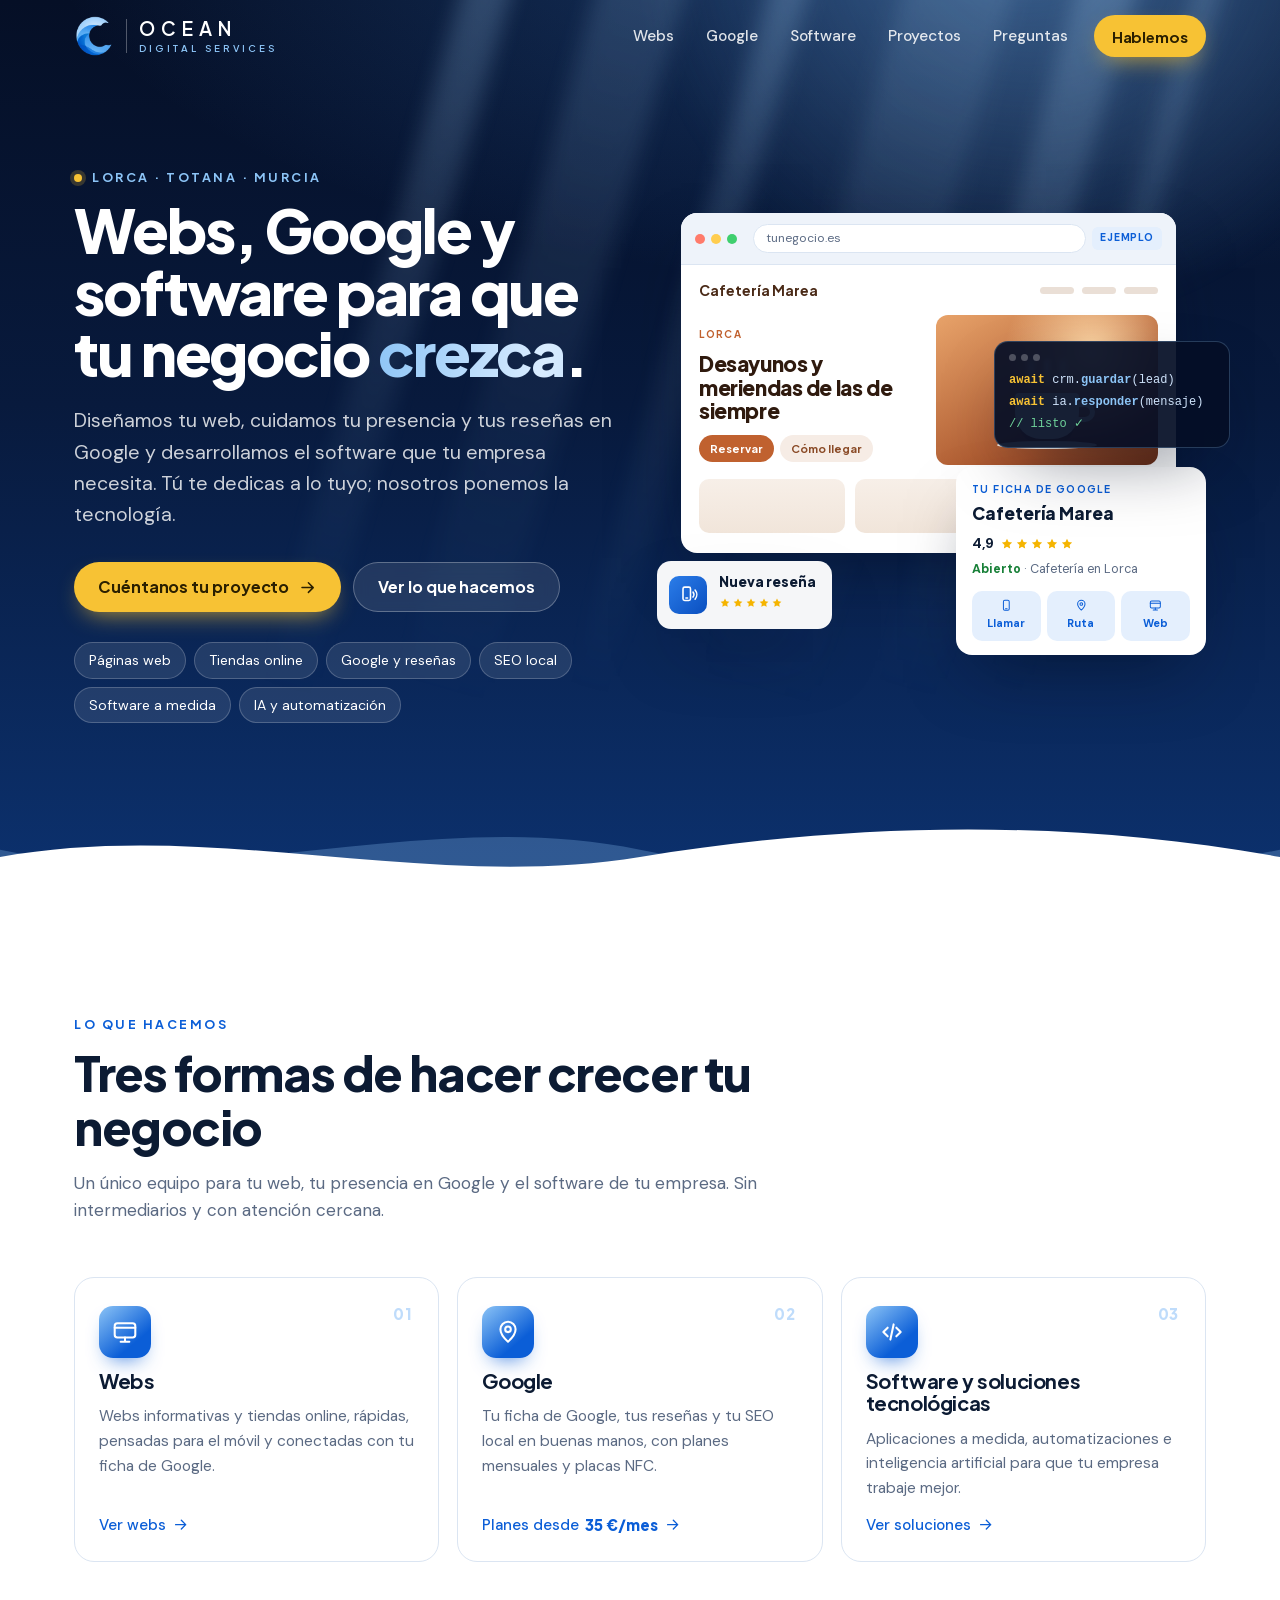
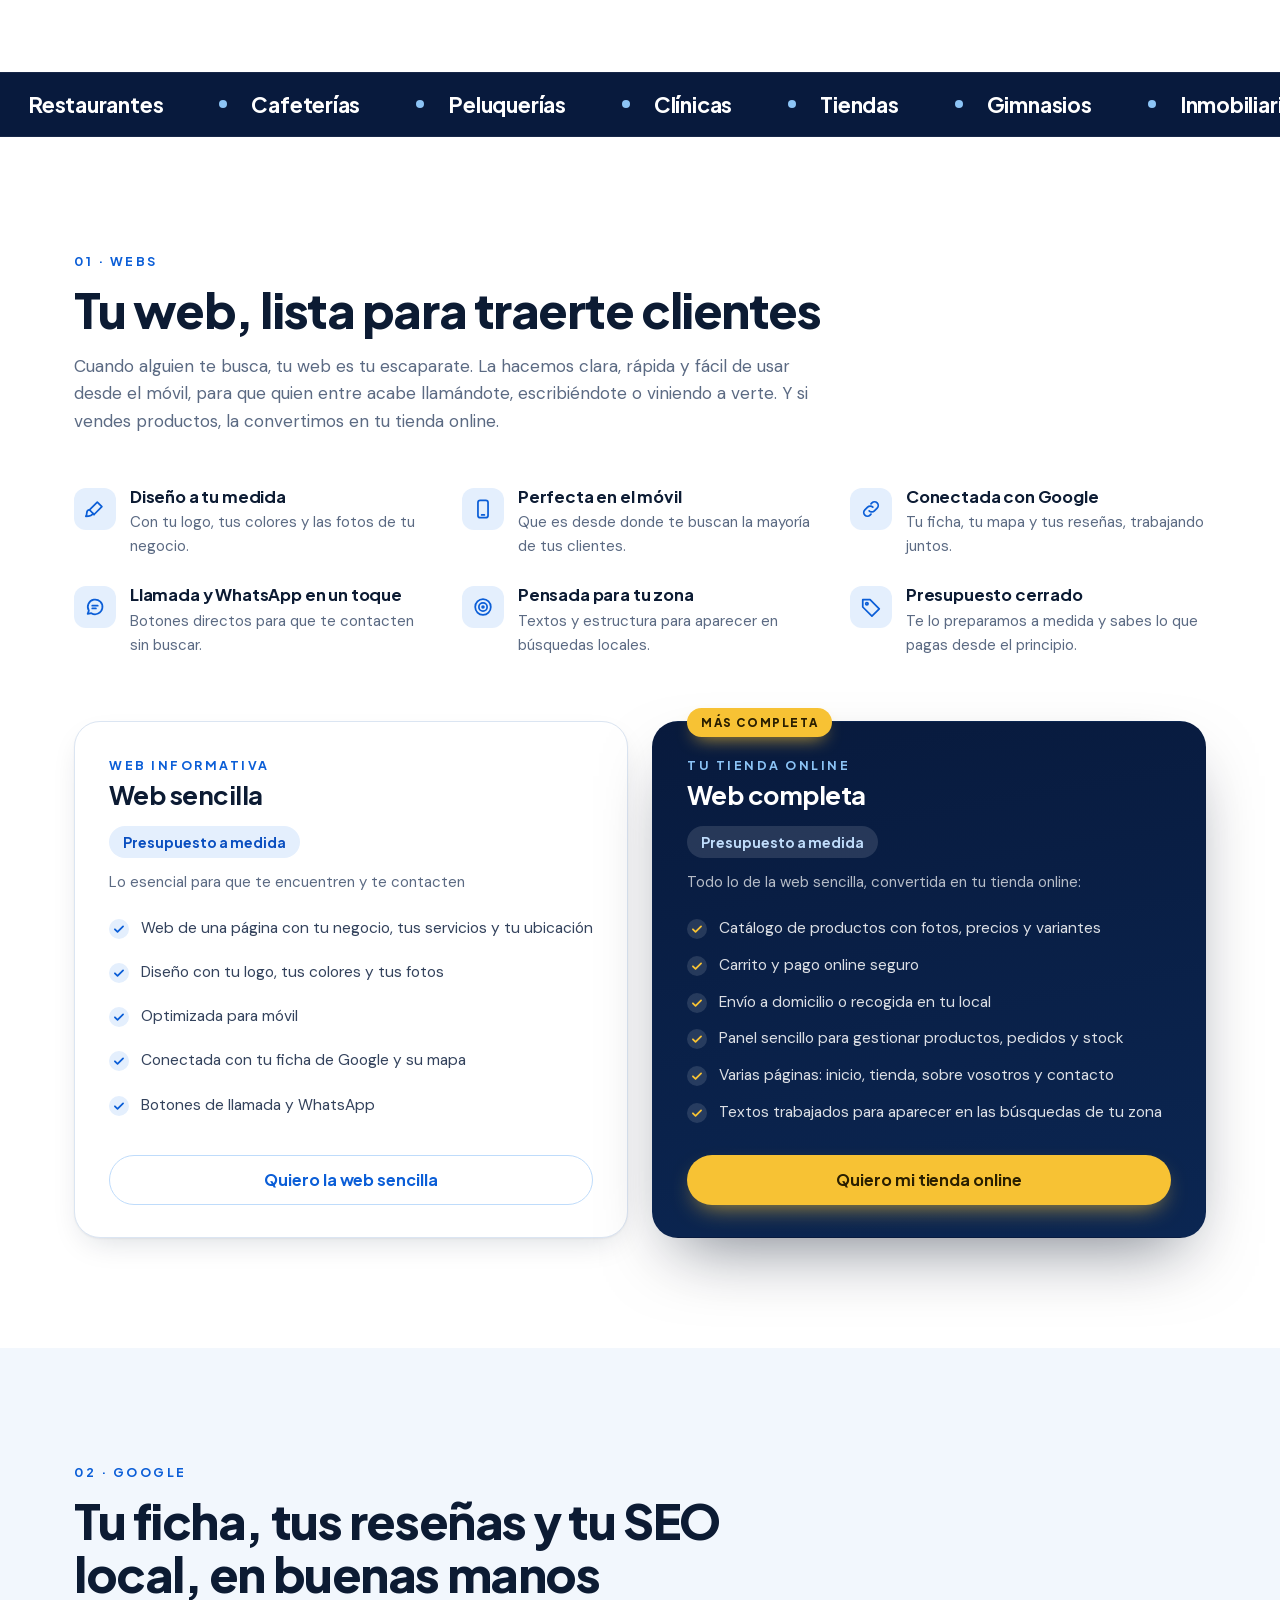
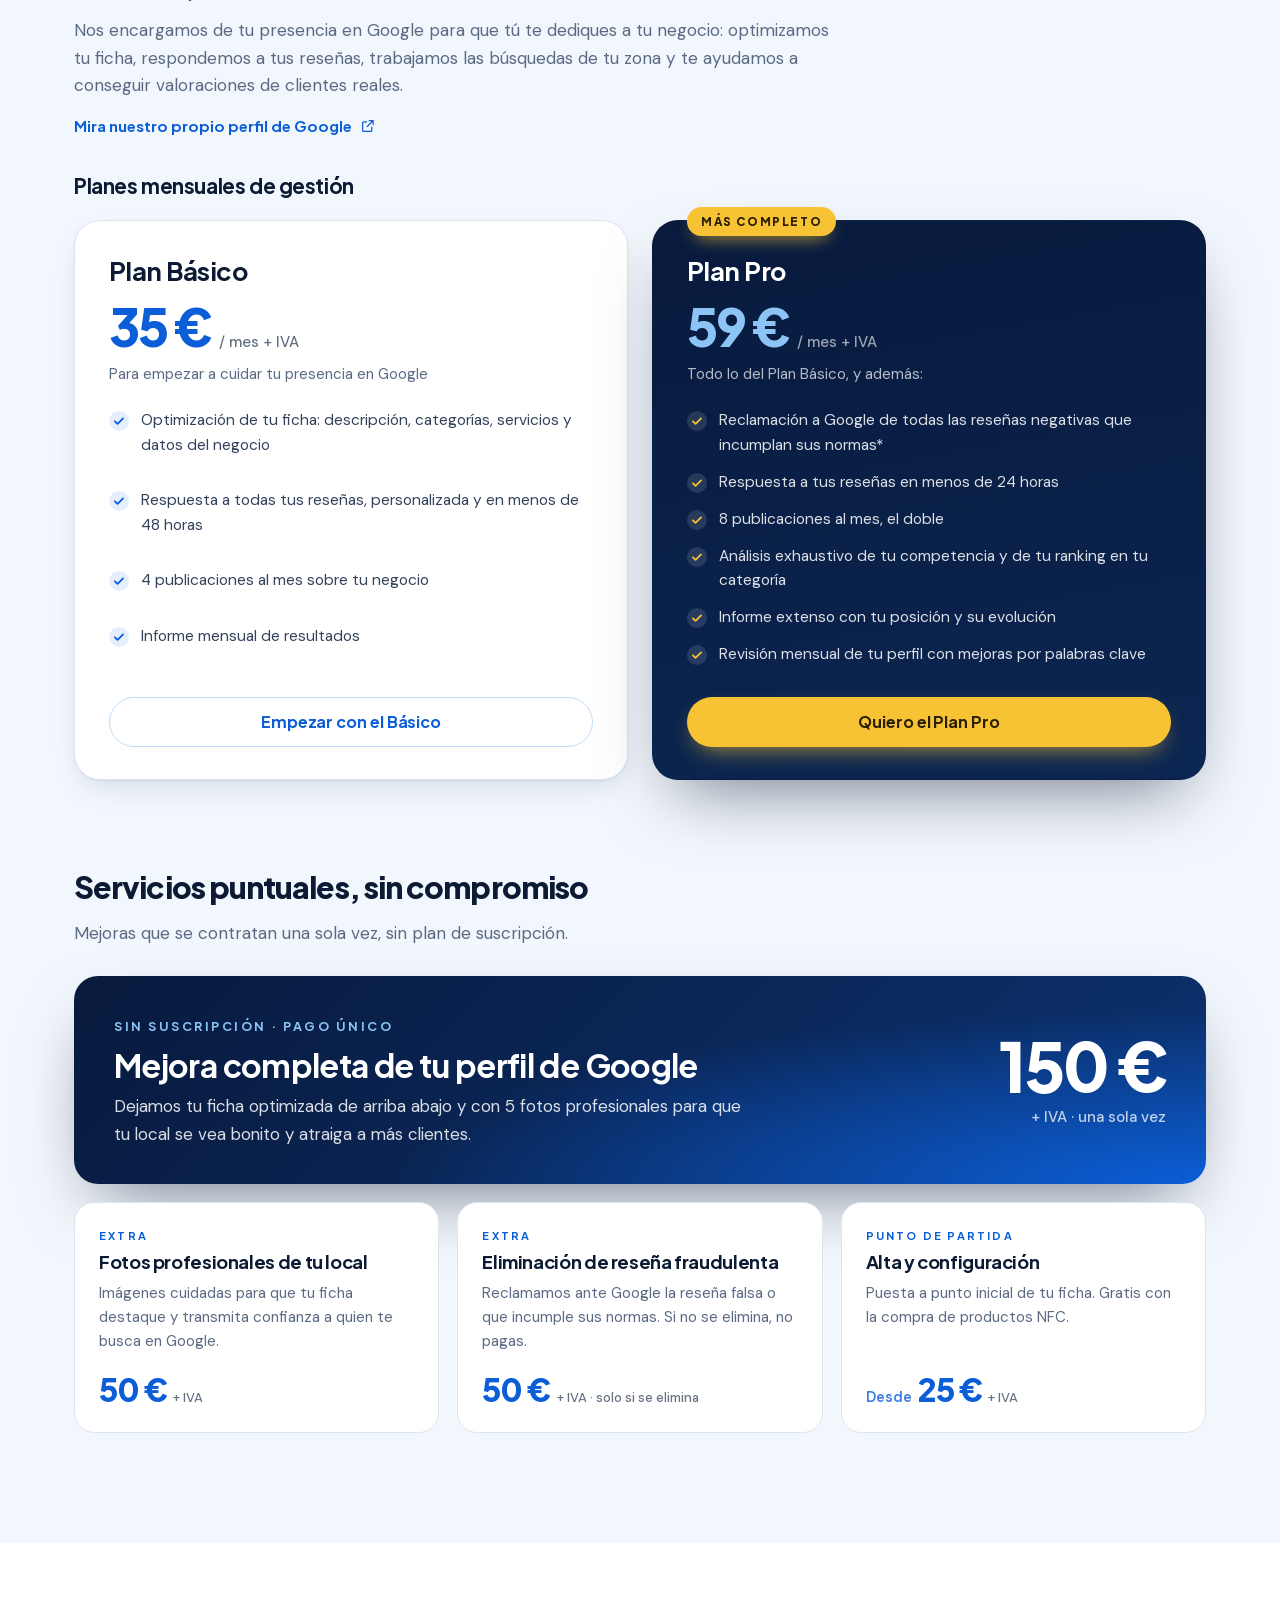
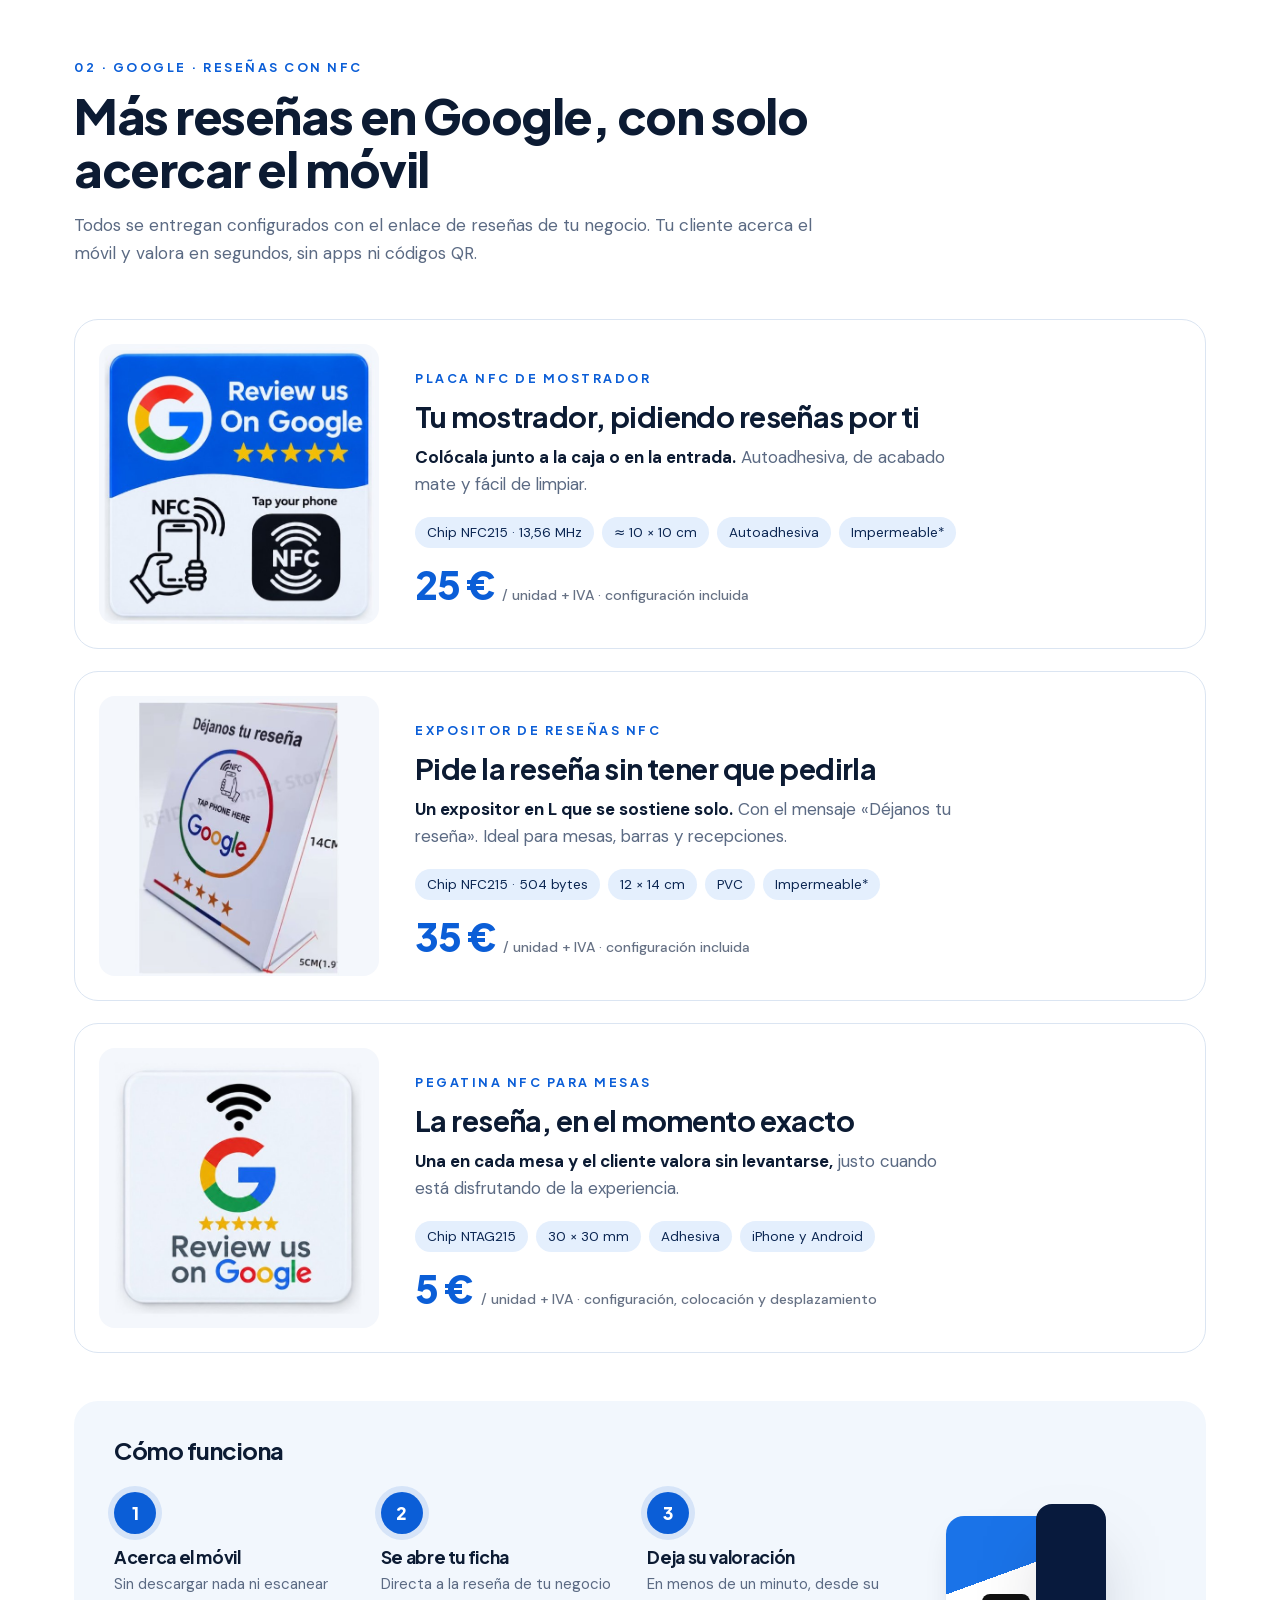
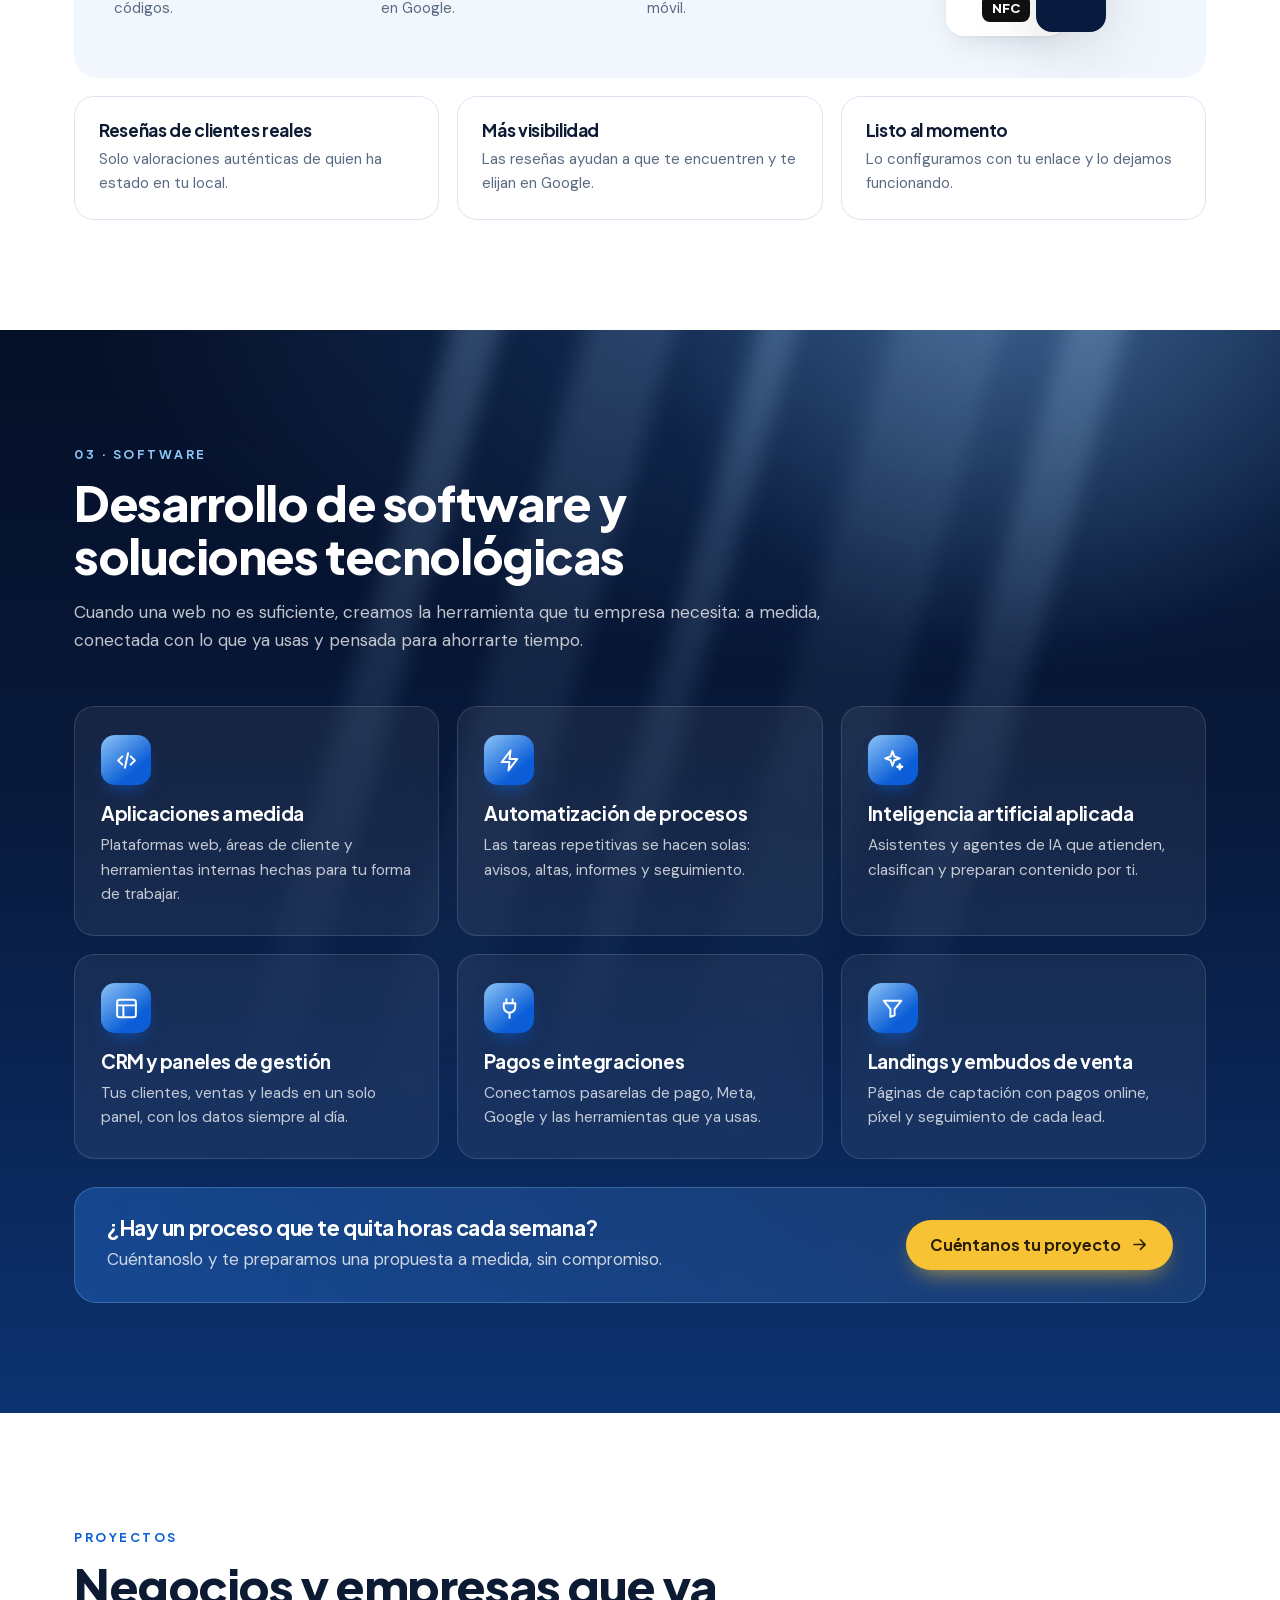
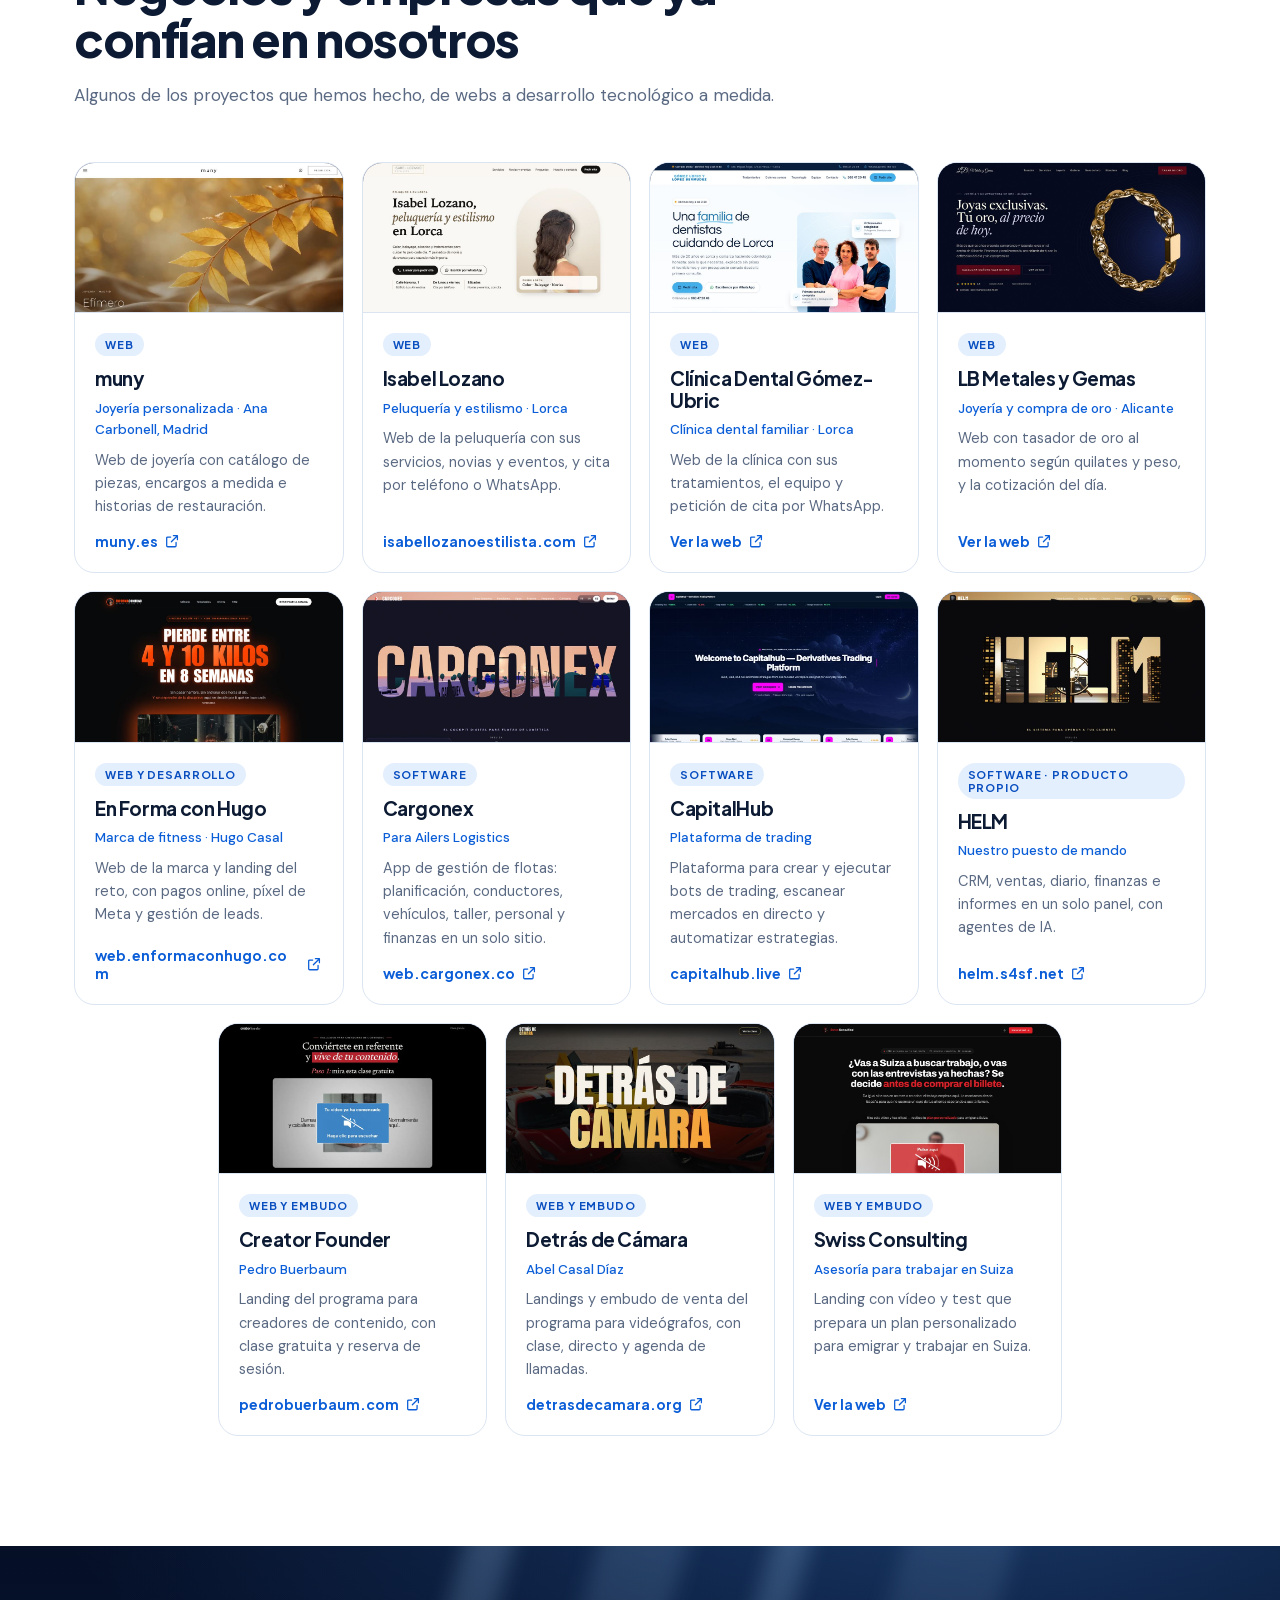
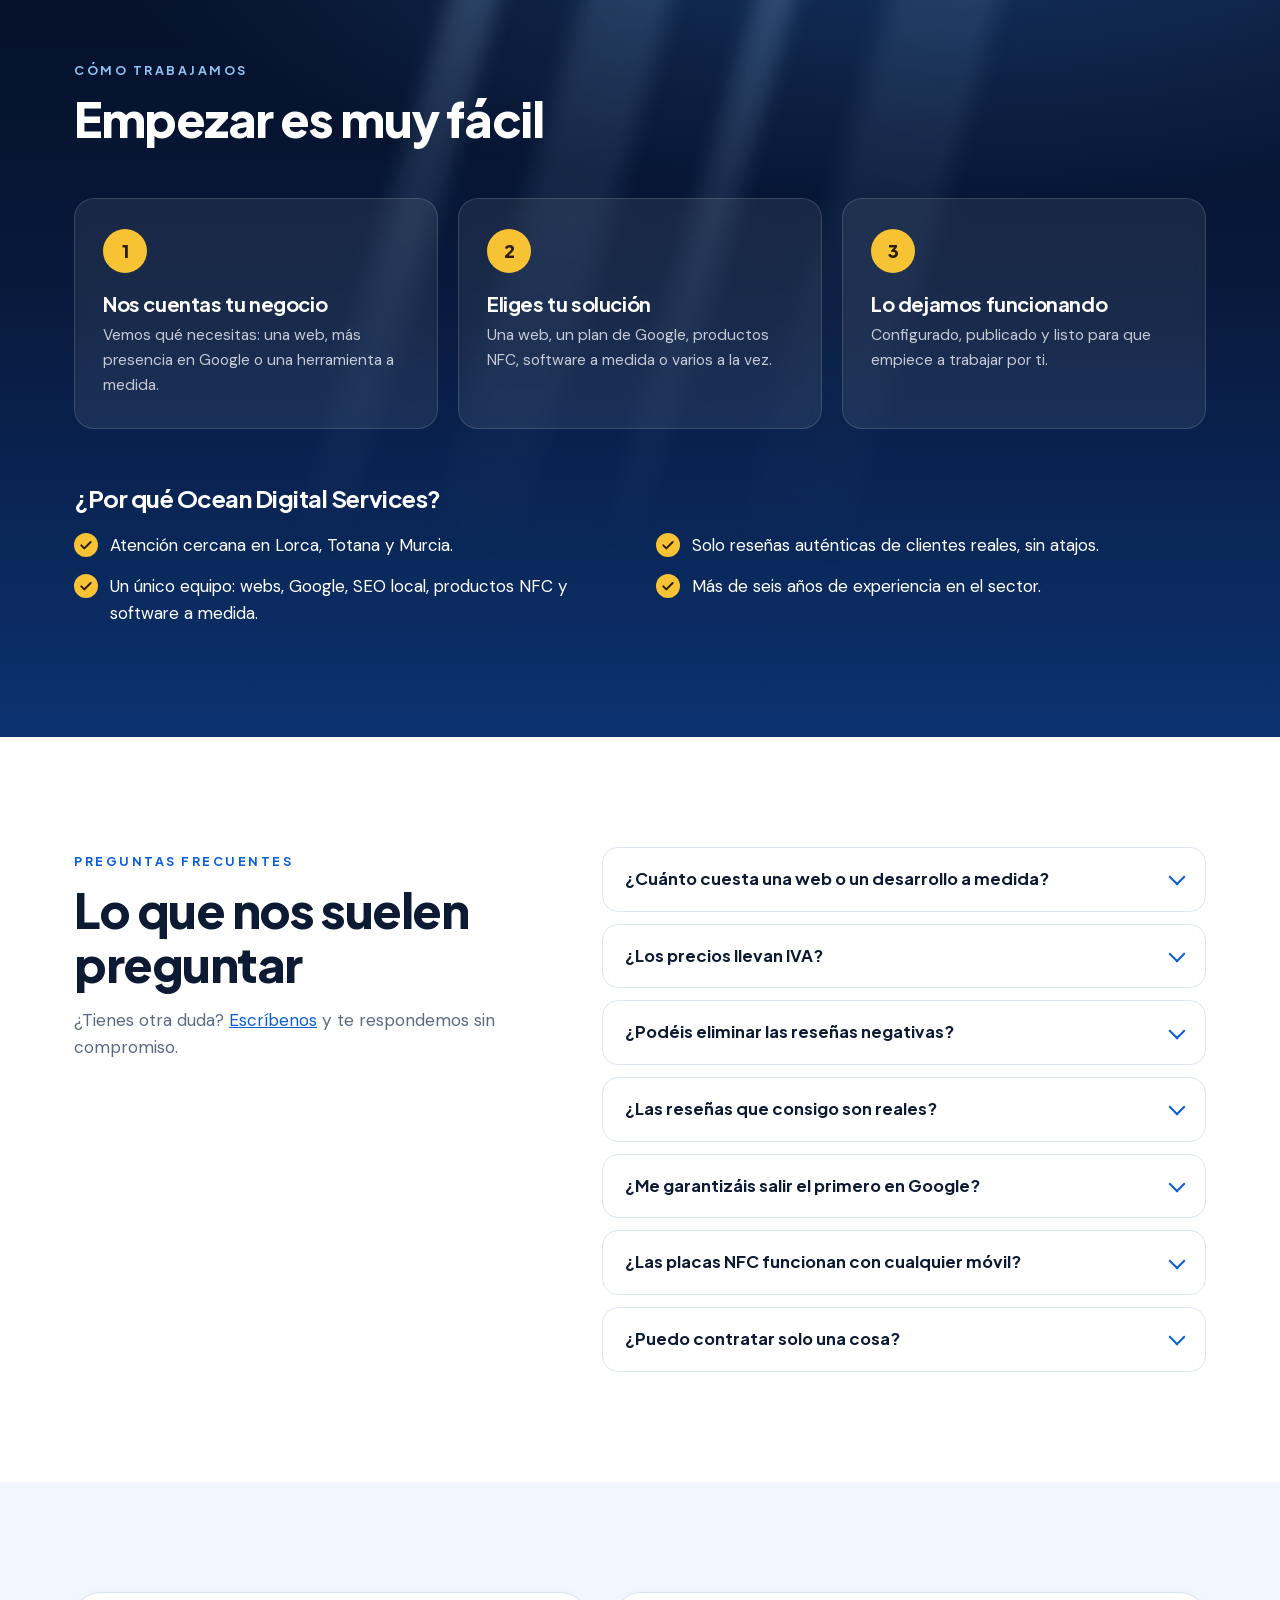
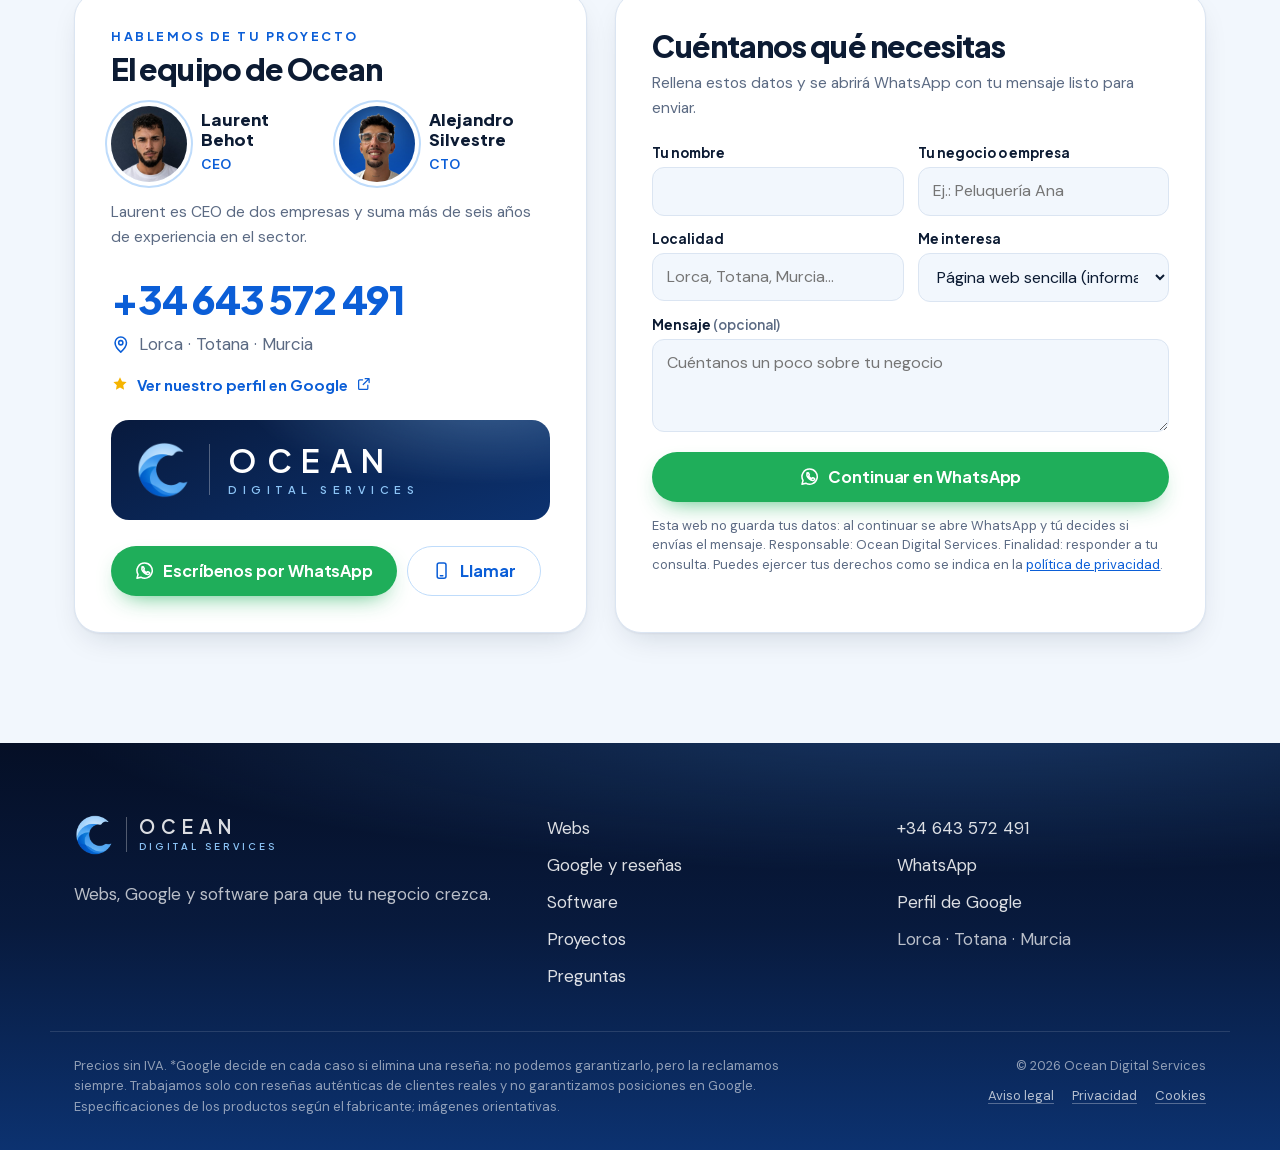
==== commit ef5de144: "Proyectos: Isabel Lozano con su dominio La tarjeta de la peluquería enlaza ya a www.isabellozanoesti" ====
--- a/index.html
+++ b/index.html
@@ -477,13 +477,13 @@
             </div>
           </article>
           <article class="project reveal">
-            <a class="pthumb" href="https://web-isabel-lozano-estilista-lorca.vercel.app/" target="_blank" rel="noopener" tabindex="-1" aria-hidden="true"><img src="assets/proyectos/isabel.jpg" alt="" width="960" height="540" loading="lazy"></a>
+            <a class="pthumb" href="https://www.isabellozanoestilista.com/" target="_blank" rel="noopener" tabindex="-1" aria-hidden="true"><img src="assets/proyectos/isabel.jpg" alt="" width="960" height="540" loading="lazy"></a>
             <div class="project-body">
               <span class="ptag">Web</span>
               <h3>Isabel Lozano</h3>
               <p class="pwho">Peluquería y estilismo · Lorca</p>
               <p>Web de la peluquería con sus servicios, novias y eventos, y cita por teléfono o WhatsApp.</p>
-              <a class="plink" href="https://web-isabel-lozano-estilista-lorca.vercel.app/" target="_blank" rel="noopener">Ver la web <svg class="ic"><use href="#i-out"/></svg></a>
+              <a class="plink" href="https://www.isabellozanoestilista.com/" target="_blank" rel="noopener">isabellozanoestilista.com <svg class="ic"><use href="#i-out"/></svg></a>
               <!-- Testimonio: añadir aquí <blockquote> con las palabras reales del cliente -->
             </div>
           </article>
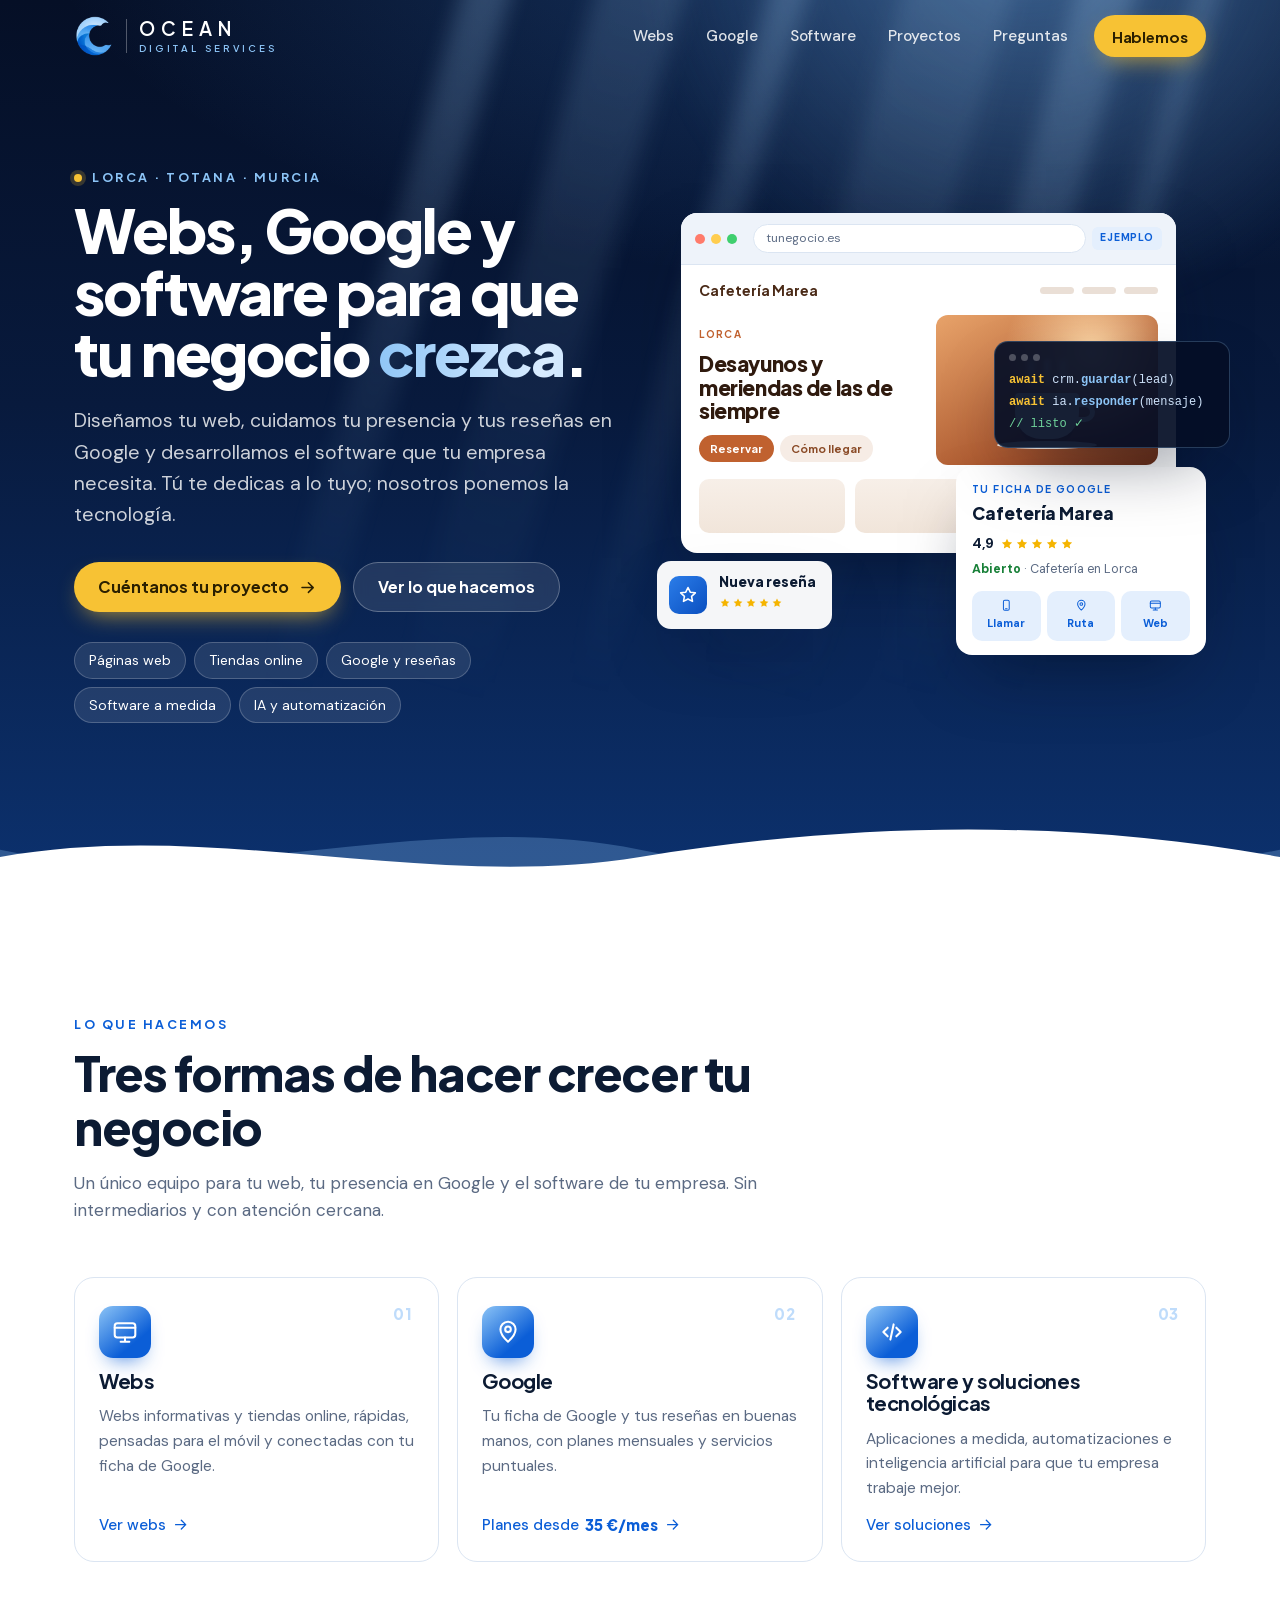
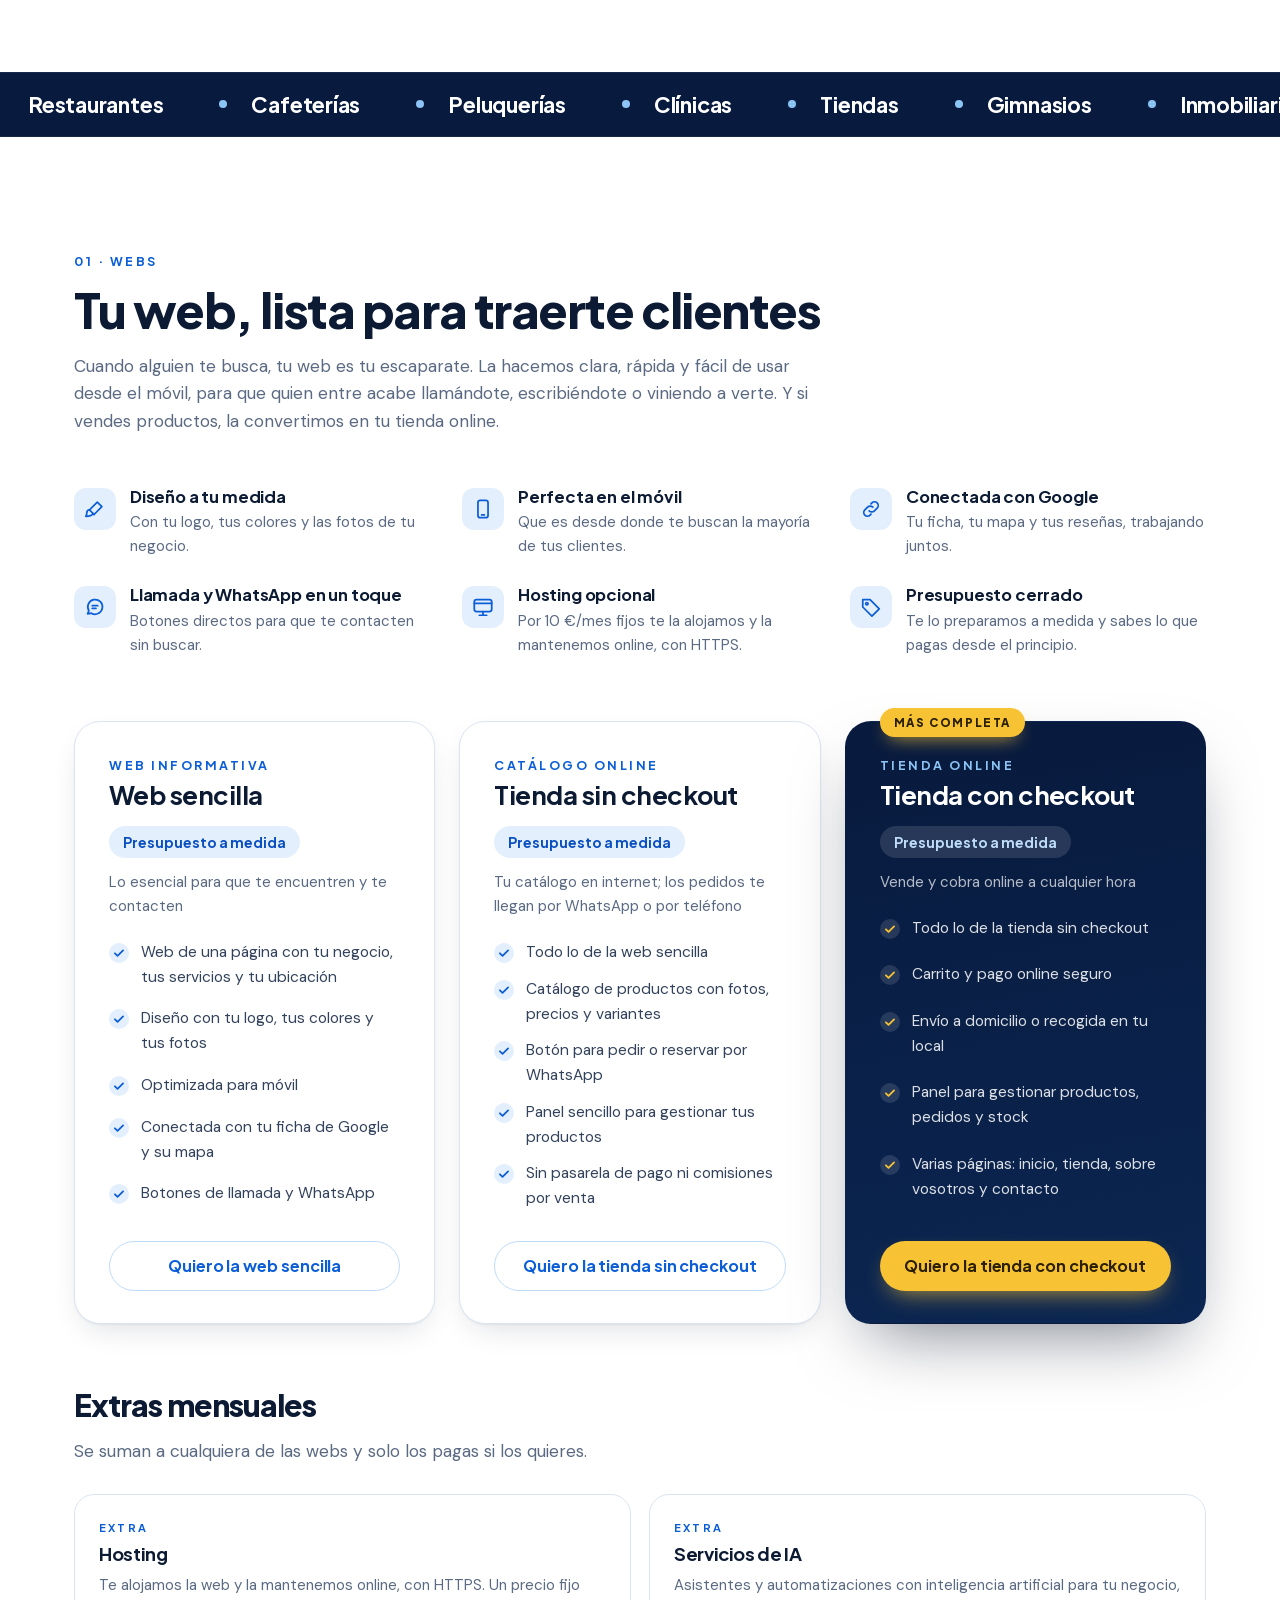
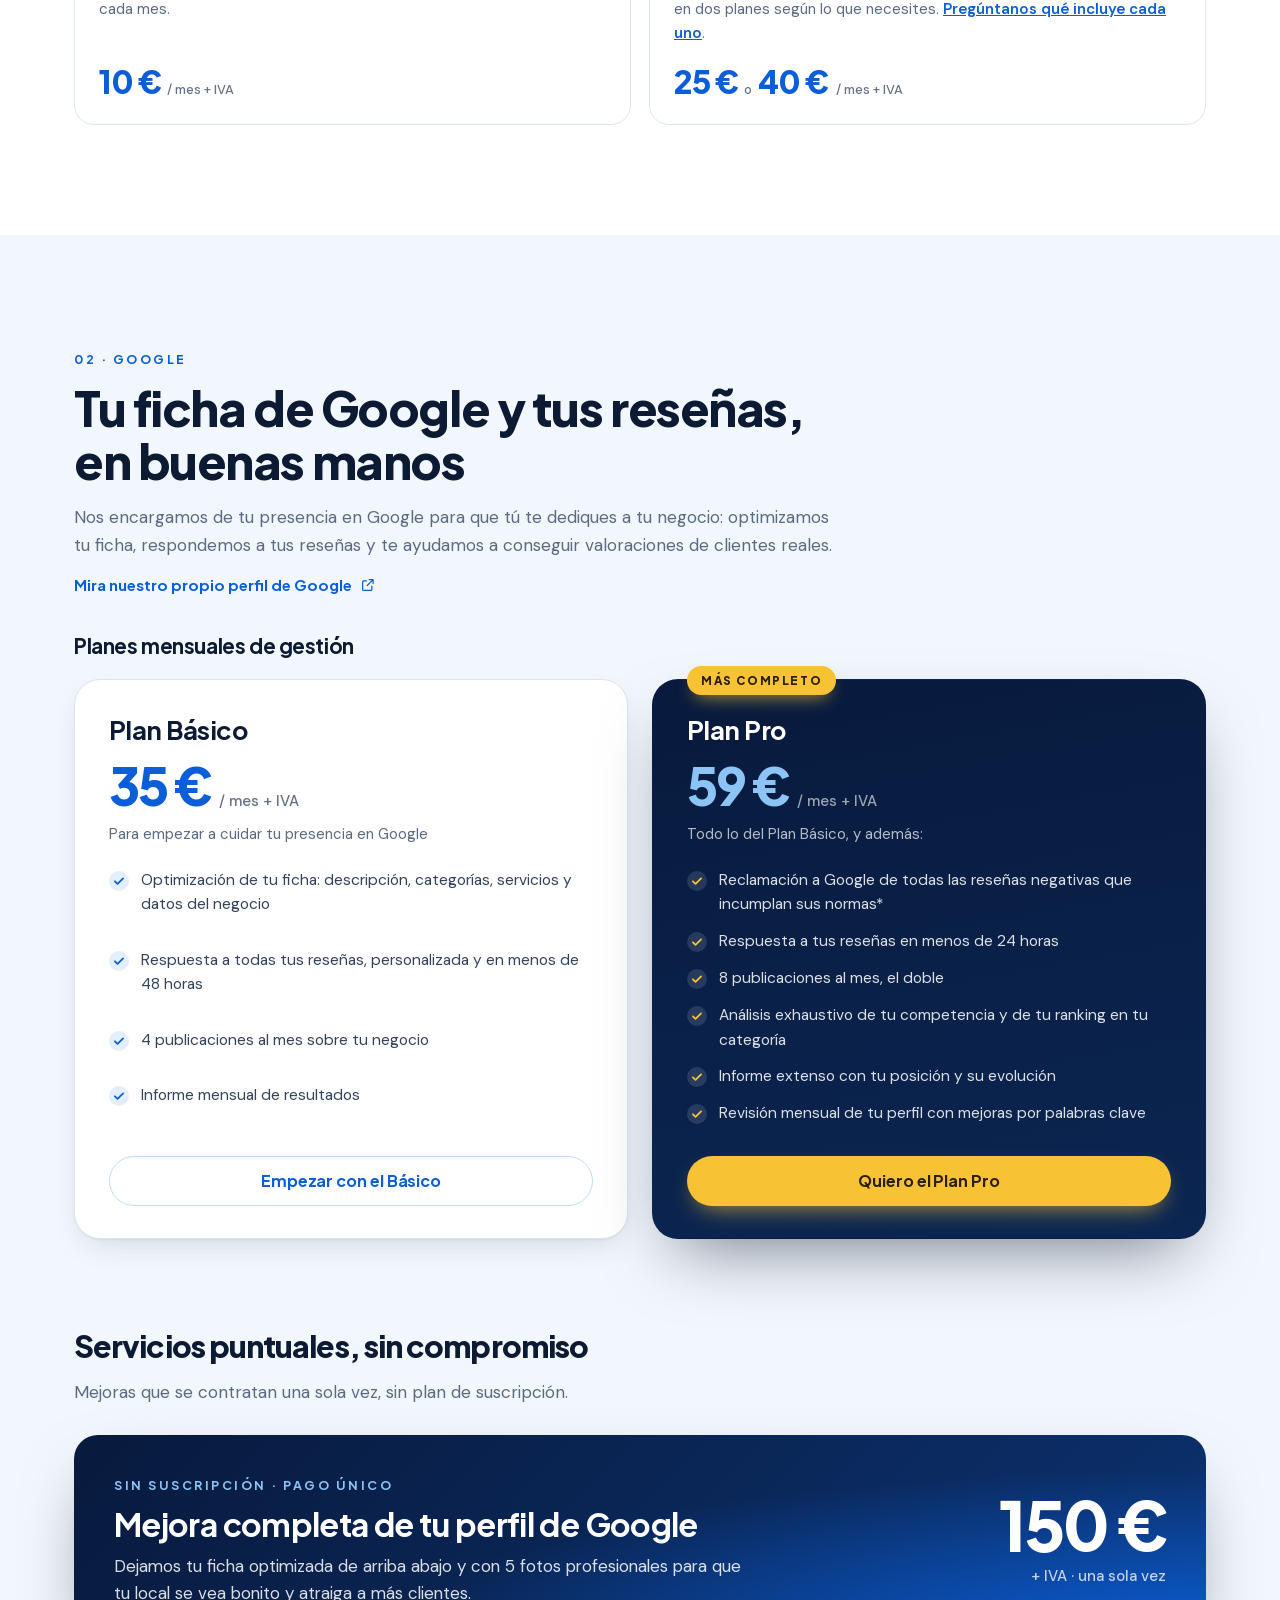
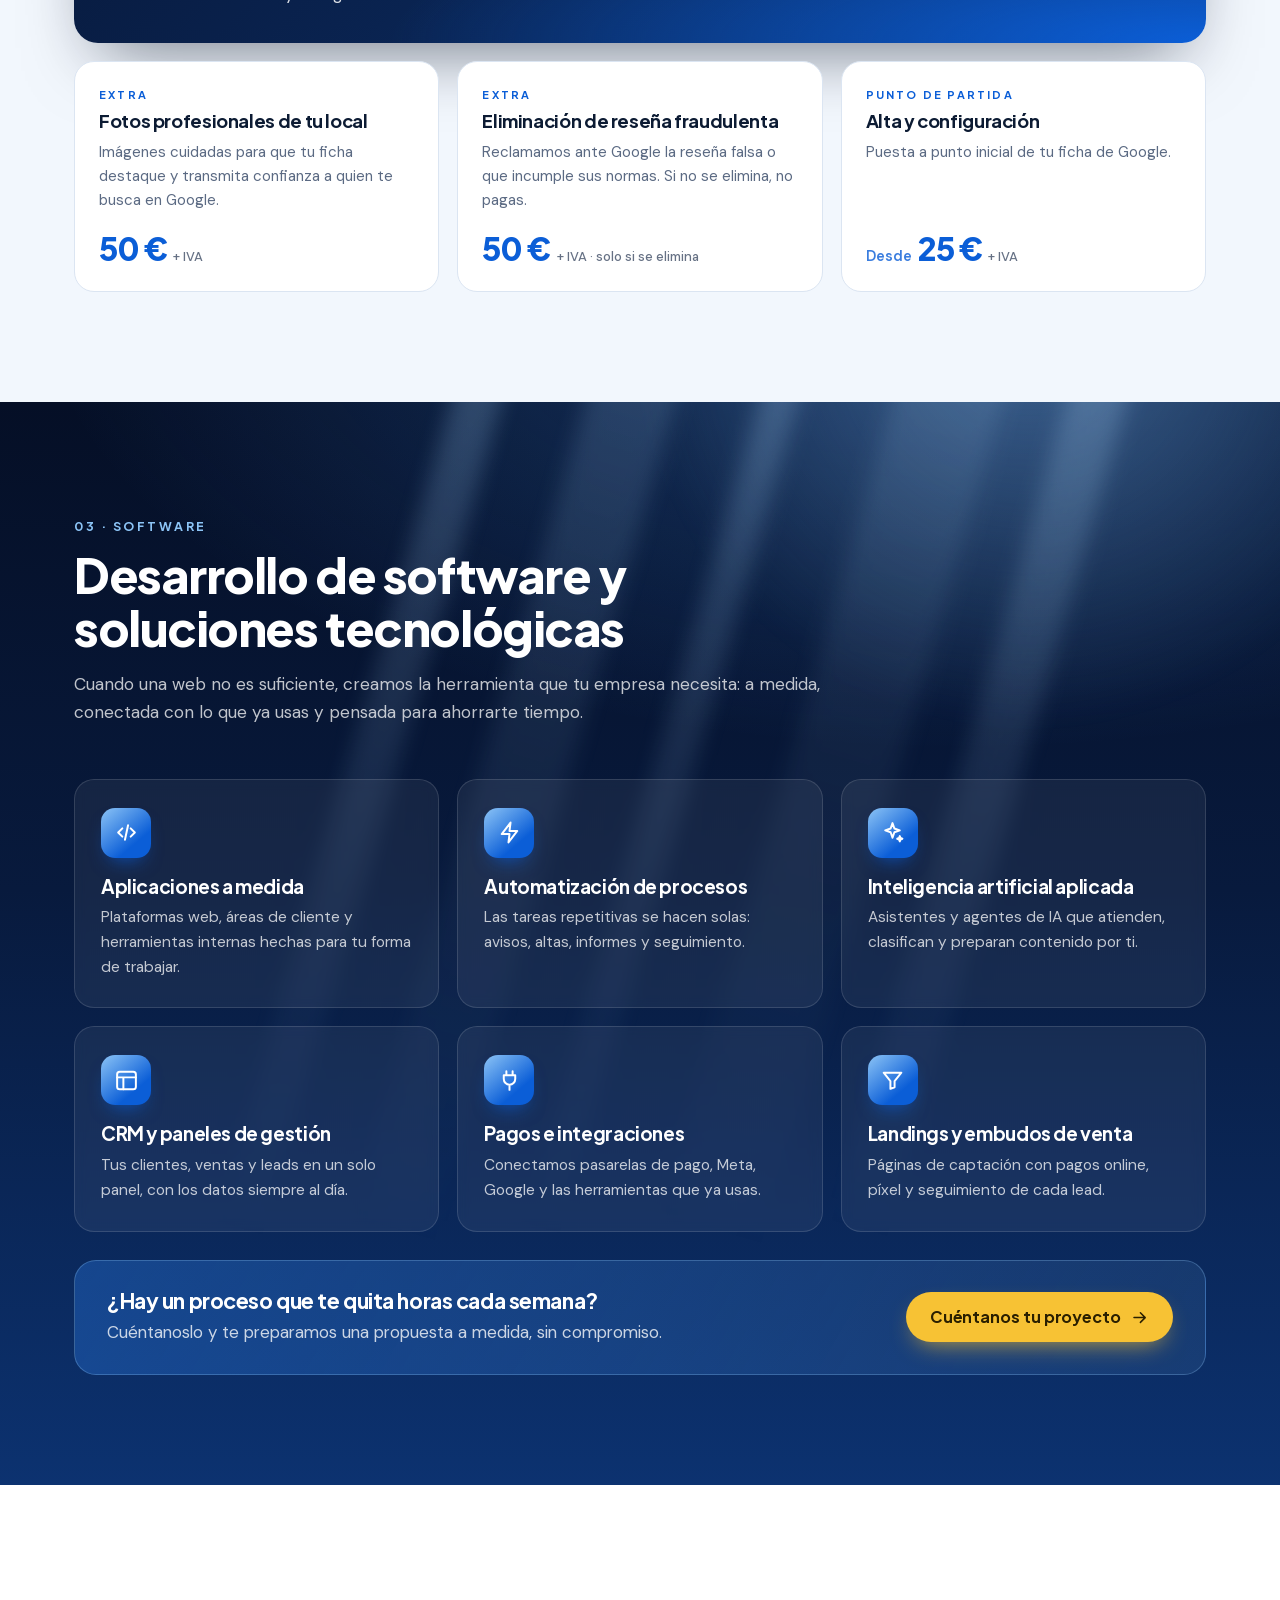
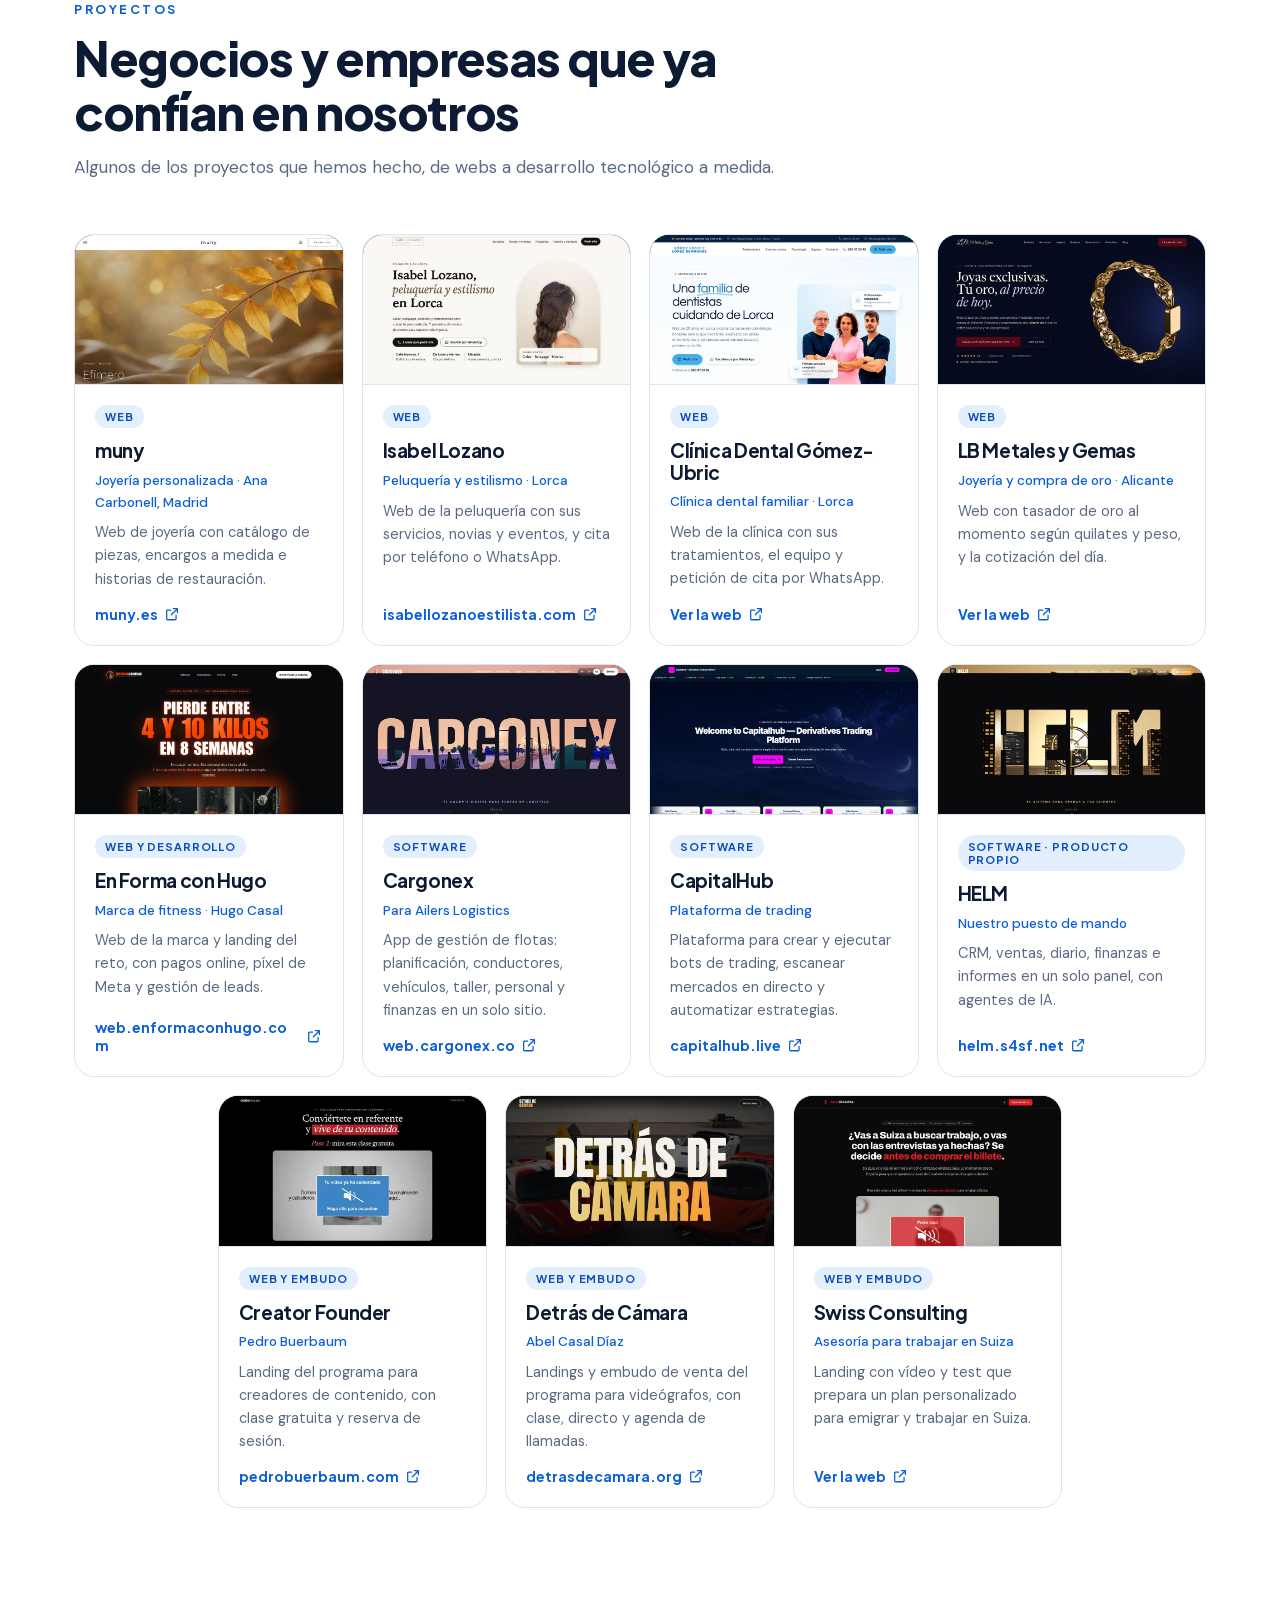
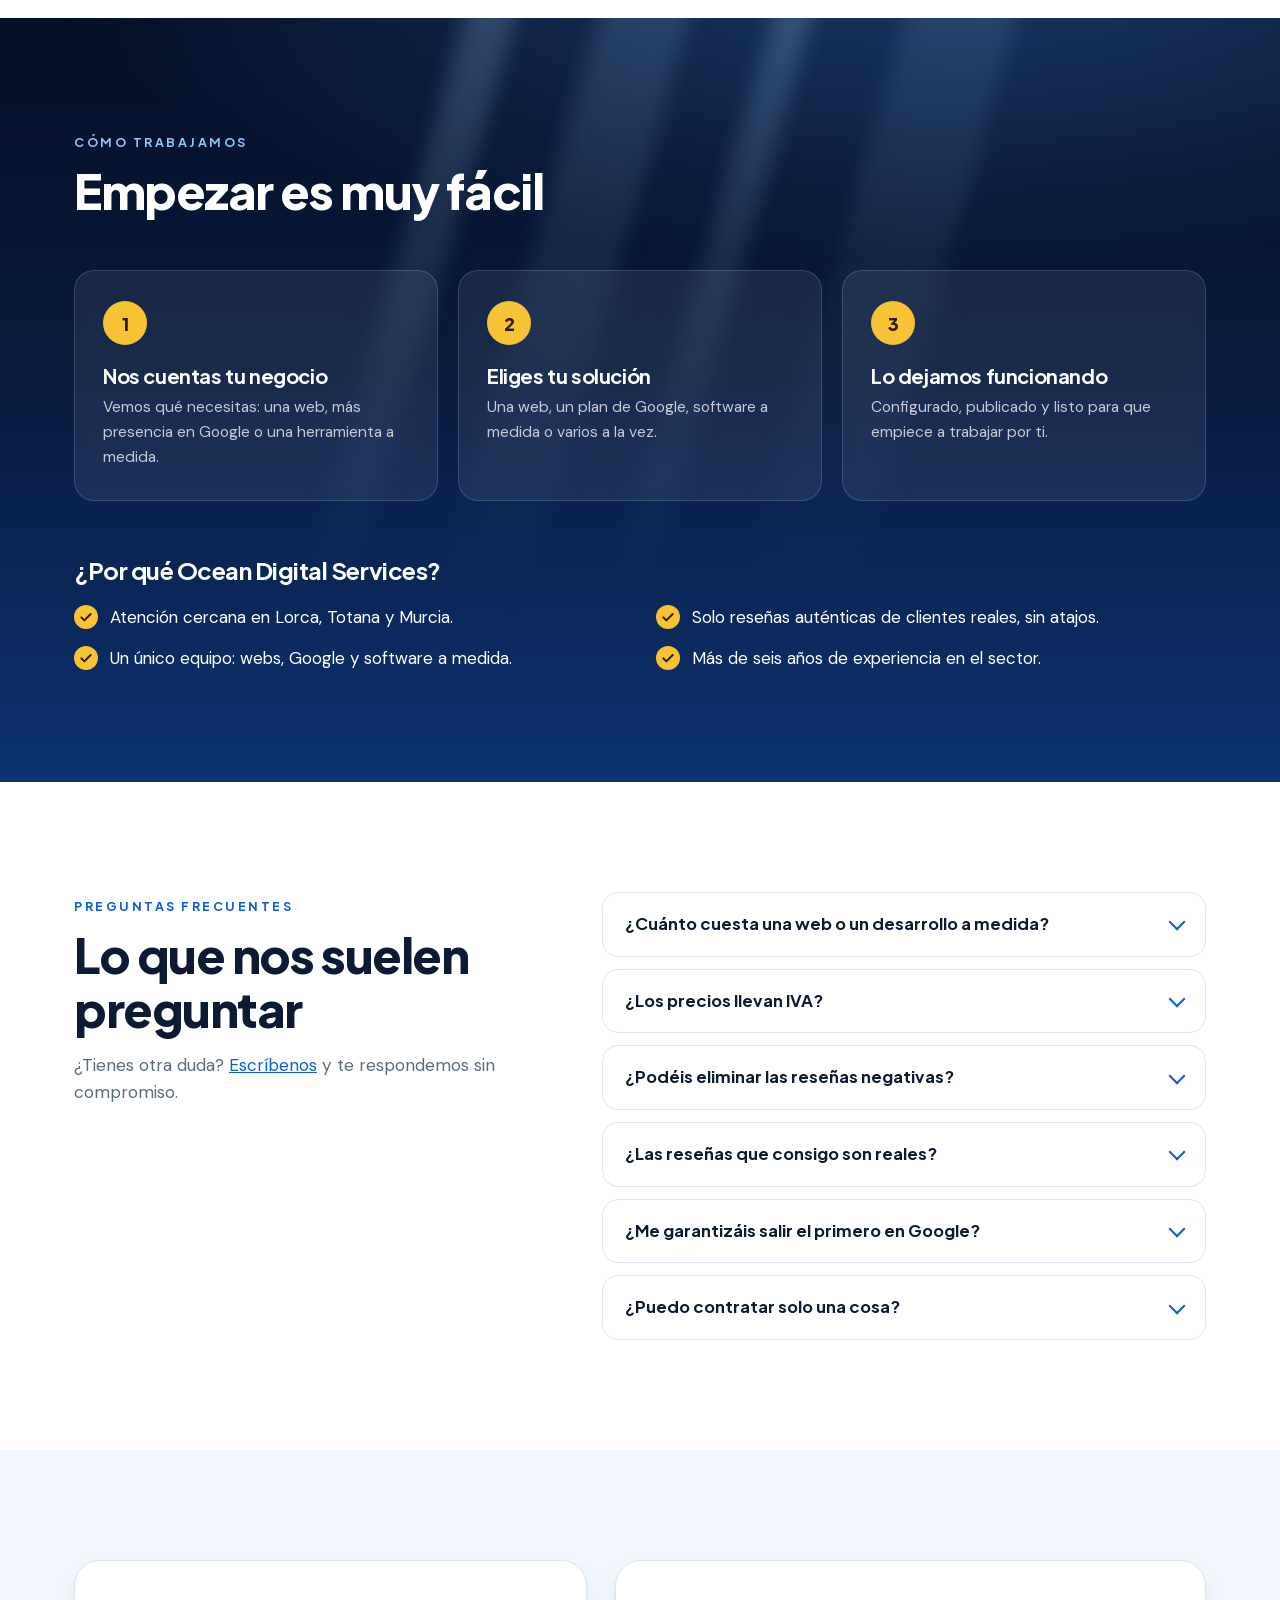
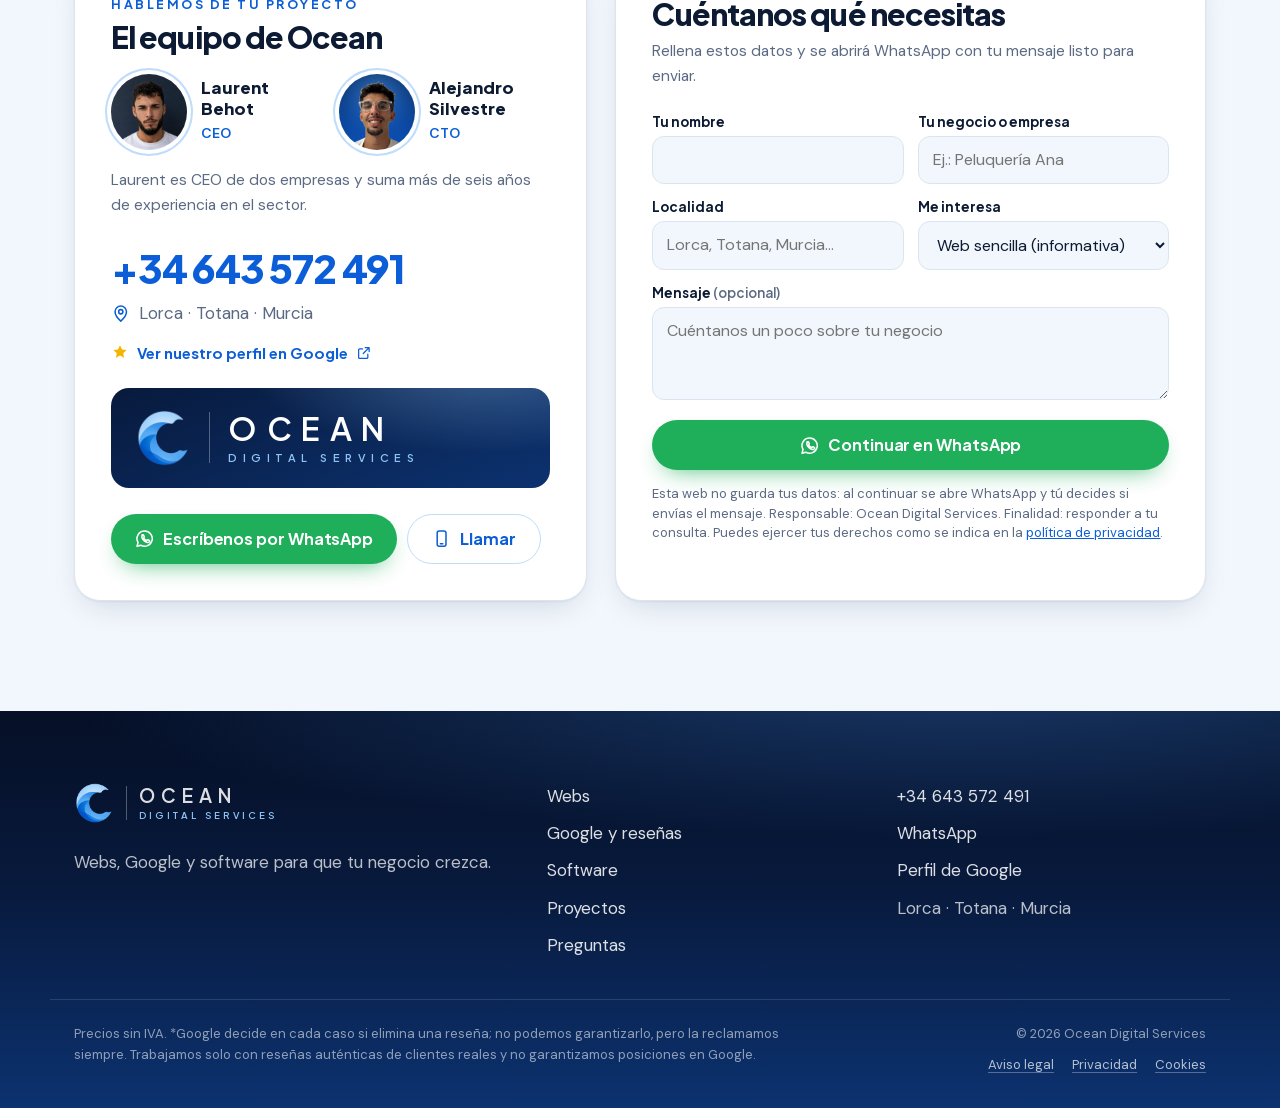
==== commit 30ba2554: "Webs en tres tipos con extras; fuera productos NFC y SEO - Webs: web sencilla (informativa), tienda " ====
--- a/index.html
+++ b/index.html
@@ -4,7 +4,7 @@
   <meta charset="utf-8">
   <meta name="viewport" content="width=device-width, initial-scale=1">
   <title>Ocean Digital Services · Webs, Google y software para tu negocio</title>
-  <meta name="description" content="Páginas web y tiendas online, gestión de Google y reseñas, SEO local y desarrollo de software a medida para negocios y empresas. Lorca, Totana y Murcia.">
+  <meta name="description" content="Páginas web y tiendas online, gestión de Google y reseñas y desarrollo de software a medida para negocios y empresas. Lorca, Totana y Murcia.">
   <meta name="theme-color" content="#061430">
   <link rel="icon" type="image/png" href="assets/favicon.png">
   <link rel="apple-touch-icon" href="assets/apple-touch-icon.png">
@@ -12,7 +12,7 @@
   <meta property="og:type" content="website">
   <meta property="og:locale" content="es_ES">
   <meta property="og:title" content="Ocean Digital Services · Webs, Google y software para que tu negocio crezca">
-  <meta property="og:description" content="Páginas web, gestión de Google y reseñas, SEO local y desarrollo de software y soluciones tecnológicas. Lorca, Totana y Murcia.">
+  <meta property="og:description" content="Páginas web, gestión de Google y reseñas, desarrollo de software y soluciones tecnológicas. Lorca, Totana y Murcia.">
   <meta property="og:url" content="https://www.oceandigitalservices.com/">
   <meta property="og:image" content="https://www.oceandigitalservices.com/assets/og-image.jpg">
   <meta property="og:image:width" content="1200">
@@ -30,7 +30,7 @@
     "@context": "https://schema.org",
     "@type": "ProfessionalService",
     "name": "Ocean Digital Services",
-    "description": "Páginas web y tiendas online, gestión de la ficha de Google y reseñas, SEO local y desarrollo de software y soluciones tecnológicas.",
+    "description": "Páginas web y tiendas online, gestión de la ficha de Google y reseñas y desarrollo de software y soluciones tecnológicas.",
     "url": "https://www.oceandigitalservices.com/",
     "image": "https://www.oceandigitalservices.com/assets/og-image.jpg",
     "logo": "https://www.oceandigitalservices.com/assets/logo.png",
@@ -53,7 +53,6 @@
     <symbol id="i-web" viewBox="0 0 24 24"><rect x="2.5" y="4" width="19" height="13" rx="2.5"/><path d="M8 21h8M12 17v4M2.5 8h19"/></symbol>
     <symbol id="i-pin" viewBox="0 0 24 24"><path d="M12 21s-7-6.2-7-11.5A7 7 0 0 1 19 9.5C19 14.8 12 21 12 21z"/><circle cx="12" cy="9.5" r="2.6"/></symbol>
     <symbol id="i-search" viewBox="0 0 24 24"><circle cx="10.5" cy="10.5" r="6.5"/><path d="m20 20-4.8-4.8M7.5 12l2-2 1.5 1.5L14 8.5"/></symbol>
-    <symbol id="i-nfc" viewBox="0 0 24 24"><rect x="6" y="2.5" width="9" height="16" rx="2"/><path d="M9.5 15.5h2M18 8.5a5 5 0 0 1 0 6M20.5 6a8.5 8.5 0 0 1 0 11"/></symbol>
     <symbol id="i-brush" viewBox="0 0 24 24"><path d="M14.5 4.5 19.5 9.5 11 18l-5-5z"/><path d="M6 13c-2 0-3 1.5-3 3.5S2 20 2 20s3.5 0 5.5-1S10 16 11 18"/></symbol>
     <symbol id="i-phone" viewBox="0 0 24 24"><rect x="6.5" y="2.5" width="11" height="19" rx="2.5"/><path d="M10.5 18.5h3"/></symbol>
     <symbol id="i-link" viewBox="0 0 24 24"><path d="M10 14a4 4 0 0 0 5.7 0l3-3a4 4 0 0 0-5.7-5.7l-1 1"/><path d="M14 10a4 4 0 0 0-5.7 0l-3 3a4 4 0 0 0 5.7 5.7l1-1"/></symbol>
@@ -112,7 +111,7 @@
             <a class="btn btn-glass" href="#servicios">Ver lo que hacemos</a>
           </div>
           <ul class="chips" aria-label="Qué hacemos">
-            <li>Páginas web</li><li>Tiendas online</li><li>Google y reseñas</li><li>SEO local</li><li>Software a medida</li><li>IA y automatización</li>
+            <li>Páginas web</li><li>Tiendas online</li><li>Google y reseñas</li><li>Software a medida</li><li>IA y automatización</li>
           </ul>
         </div>
 
@@ -147,7 +146,7 @@
           </div>
 
           <div class="toast float-c">
-            <span class="toast-ic"><svg class="ic"><use href="#i-nfc"/></svg></span>
+            <span class="toast-ic"><svg class="ic"><use href="#i-star"/></svg></span>
             <span><strong>Nueva reseña</strong><span class="stars sm"><svg><use href="#i-star"/></svg><svg><use href="#i-star"/></svg><svg><use href="#i-star"/></svg><svg><use href="#i-star"/></svg><svg><use href="#i-star"/></svg></span></span>
           </div>
         </div>
@@ -180,7 +179,7 @@
             <span class="service-n">02</span>
             <span class="service-ic"><svg class="ic"><use href="#i-pin"/></svg></span>
             <h3>Google</h3>
-            <p>Tu ficha de Google, tus reseñas y tu SEO local en buenas manos, con planes mensuales y placas NFC.</p>
+            <p>Tu ficha de Google y tus reseñas en buenas manos, con planes mensuales y servicios puntuales.</p>
             <span class="service-foot">Planes desde <b>35 €/mes</b> <svg class="ic"><use href="#i-arrow"/></svg></span>
           </a>
           <a class="service reveal" href="#software">
@@ -216,7 +215,7 @@
           <li><span class="f-ic"><svg class="ic"><use href="#i-phone"/></svg></span><div><h3>Perfecta en el móvil</h3><p>Que es desde donde te buscan la mayoría de tus clientes.</p></div></li>
           <li><span class="f-ic"><svg class="ic"><use href="#i-link"/></svg></span><div><h3>Conectada con Google</h3><p>Tu ficha, tu mapa y tus reseñas, trabajando juntos.</p></div></li>
           <li><span class="f-ic"><svg class="ic"><use href="#i-chat"/></svg></span><div><h3>Llamada y WhatsApp en un toque</h3><p>Botones directos para que te contacten sin buscar.</p></div></li>
-          <li><span class="f-ic"><svg class="ic"><use href="#i-target"/></svg></span><div><h3>Pensada para tu zona</h3><p>Textos y estructura para aparecer en búsquedas locales.</p></div></li>
+          <li><span class="f-ic"><svg class="ic"><use href="#i-web"/></svg></span><div><h3>Hosting opcional</h3><p>Por 10 €/mes fijos te la alojamos y la mantenemos online, con HTTPS.</p></div></li>
           <li><span class="f-ic"><svg class="ic"><use href="#i-tag"/></svg></span><div><h3>Presupuesto cerrado</h3><p>Te lo preparamos a medida y sabes lo que pagas desde el principio.</p></div></li>
         </ul>
 
@@ -233,25 +232,60 @@
               <li><svg class="ic"><use href="#i-check"/></svg>Conectada con tu ficha de Google y su mapa</li>
               <li><svg class="ic"><use href="#i-check"/></svg>Botones de llamada y WhatsApp</li>
             </ul>
-            <a class="btn btn-outline btn-block" href="#contacto" data-servicio="Página web sencilla (informativa)">Quiero la web sencilla</a>
+            <a class="btn btn-outline btn-block" href="#contacto" data-servicio="Web sencilla (informativa)">Quiero la web sencilla</a>
+          </article>
+
+          <article class="plan reveal">
+            <p class="eyebrow">Catálogo online</p>
+            <h3>Tienda sin checkout</h3>
+            <p class="plan-tag">Presupuesto a medida</p>
+            <p class="plan-for">Tu catálogo en internet; los pedidos te llegan por WhatsApp o por teléfono</p>
+            <ul class="ticks">
+              <li><svg class="ic"><use href="#i-check"/></svg>Todo lo de la web sencilla</li>
+              <li><svg class="ic"><use href="#i-check"/></svg>Catálogo de productos con fotos, precios y variantes</li>
+              <li><svg class="ic"><use href="#i-check"/></svg>Botón para pedir o reservar por WhatsApp</li>
+              <li><svg class="ic"><use href="#i-check"/></svg>Panel sencillo para gestionar tus productos</li>
+              <li><svg class="ic"><use href="#i-check"/></svg>Sin pasarela de pago ni comisiones por venta</li>
+            </ul>
+            <a class="btn btn-outline btn-block" href="#contacto" data-servicio="Tienda online sin checkout">Quiero la tienda sin checkout</a>
           </article>
 
           <article class="plan plan-pro reveal">
             <span class="badge">Más completa</span>
-            <p class="eyebrow eyebrow-light">Tu tienda online</p>
-            <h3>Web completa</h3>
+            <p class="eyebrow eyebrow-light">Tienda online</p>
+            <h3>Tienda con checkout</h3>
             <p class="plan-tag">Presupuesto a medida</p>
-            <p class="plan-for">Todo lo de la web sencilla, convertida en tu tienda online:</p>
+            <p class="plan-for">Vende y cobra online a cualquier hora</p>
             <ul class="ticks">
-              <li><svg class="ic"><use href="#i-check"/></svg>Catálogo de productos con fotos, precios y variantes</li>
+              <li><svg class="ic"><use href="#i-check"/></svg>Todo lo de la tienda sin checkout</li>
               <li><svg class="ic"><use href="#i-check"/></svg>Carrito y pago online seguro</li>
               <li><svg class="ic"><use href="#i-check"/></svg>Envío a domicilio o recogida en tu local</li>
-              <li><svg class="ic"><use href="#i-check"/></svg>Panel sencillo para gestionar productos, pedidos y stock</li>
+              <li><svg class="ic"><use href="#i-check"/></svg>Panel para gestionar productos, pedidos y stock</li>
               <li><svg class="ic"><use href="#i-check"/></svg>Varias páginas: inicio, tienda, sobre vosotros y contacto</li>
-              <li><svg class="ic"><use href="#i-check"/></svg>Textos trabajados para aparecer en las búsquedas de tu zona</li>
             </ul>
-            <a class="btn btn-sun btn-block" href="#contacto" data-servicio="Página web completa (tienda online)">Quiero mi tienda online</a>
-          </article>
+            <a class="btn btn-sun btn-block" href="#contacto" data-servicio="Tienda online con checkout">Quiero la tienda con checkout</a>
+          </article>
+        </div>
+
+        <div class="web-extras">
+          <div class="section-head section-head-sm reveal">
+            <h2 class="h3">Extras mensuales</h2>
+            <p class="sub">Se suman a cualquiera de las webs y solo los pagas si los quieres.</p>
+          </div>
+          <div class="extras extras-2">
+            <article class="extra reveal">
+              <p class="eyebrow">Extra</p>
+              <h3>Hosting</h3>
+              <p>Te alojamos la web y la mantenemos online, con HTTPS. Un precio fijo cada mes.</p>
+              <p class="extra-price">10 €<small>/ mes + IVA</small></p>
+            </article>
+            <article class="extra reveal">
+              <p class="eyebrow">Extra</p>
+              <h3>Servicios de IA</h3>
+              <p>Asistentes y automatizaciones con inteligencia artificial para tu negocio, en dos planes según lo que necesites. <a href="#contacto" data-servicio="Servicios de IA">Pregúntanos qué incluye cada uno</a>.</p>
+              <p class="extra-price">25 € <small>o</small> 40 €<small>/ mes + IVA</small></p>
+            </article>
+          </div>
         </div>
       </div>
     </section>
@@ -261,8 +295,8 @@
       <div class="wrap">
         <div class="section-head reveal">
           <p class="eyebrow">02 · Google</p>
-          <h2>Tu ficha, tus reseñas y tu SEO local, en buenas manos</h2>
-          <p class="sub">Nos encargamos de tu presencia en Google para que tú te dediques a tu negocio: optimizamos tu ficha, respondemos a tus reseñas, trabajamos las búsquedas de tu zona y te ayudamos a conseguir valoraciones de clientes reales.</p>
+          <h2>Tu ficha de Google y tus reseñas, en buenas manos</h2>
+          <p class="sub">Nos encargamos de tu presencia en Google para que tú te dediques a tu negocio: optimizamos tu ficha, respondemos a tus reseñas y te ayudamos a conseguir valoraciones de clientes reales.</p>
           <a class="inline-link" href="https://share.google/OPwUpBDDF4dxYE7cn" target="_blank" rel="noopener">Mira nuestro propio perfil de Google <svg class="ic"><use href="#i-out"/></svg></a>
         </div>
 
@@ -330,74 +364,10 @@
             <article class="extra reveal">
               <p class="eyebrow">Punto de partida</p>
               <h3>Alta y configuración</h3>
-              <p>Puesta a punto inicial de tu ficha. Gratis con la compra de productos NFC.</p>
+              <p>Puesta a punto inicial de tu ficha de Google.</p>
               <p class="extra-price"><span class="from">Desde</span> 25 €<small>+ IVA</small></p>
             </article>
           </div>
-        </div>
-      </div>
-    </section>
-
-    <!-- NFC -->
-    <section class="section" id="nfc">
-      <div class="wrap">
-        <div class="section-head reveal">
-          <p class="eyebrow">02 · Google · Reseñas con NFC</p>
-          <h2>Más reseñas en Google, con solo acercar el móvil</h2>
-          <p class="sub">Todos se entregan configurados con el enlace de reseñas de tu negocio. Tu cliente acerca el móvil y valora en segundos, sin apps ni códigos QR.</p>
-        </div>
-
-        <div class="products">
-          <article class="product reveal">
-            <div class="product-img"><img src="assets/nfc-placa.jpg" alt="Placa NFC de mostrador con el texto Review us on Google" width="617" height="640" loading="lazy"></div>
-            <div class="product-body">
-              <p class="eyebrow">Placa NFC de mostrador</p>
-              <h3>Tu mostrador, pidiendo reseñas por ti</h3>
-              <p><strong>Colócala junto a la caja o en la entrada.</strong> Autoadhesiva, de acabado mate y fácil de limpiar.</p>
-              <ul class="specs"><li>Chip NFC215 · 13,56 MHz</li><li>≈ 10 × 10 cm</li><li>Autoadhesiva</li><li>Impermeable*</li></ul>
-              <p class="product-price">25 €<small>/ unidad + IVA · configuración incluida</small></p>
-            </div>
-          </article>
-          <article class="product reveal">
-            <div class="product-img"><img src="assets/nfc-expositor.jpg" alt="Expositor de reseñas NFC en forma de L con el mensaje Déjanos tu reseña" width="615" height="640" loading="lazy"></div>
-            <div class="product-body">
-              <p class="eyebrow">Expositor de reseñas NFC</p>
-              <h3>Pide la reseña sin tener que pedirla</h3>
-              <p><strong>Un expositor en L que se sostiene solo.</strong> Con el mensaje «Déjanos tu reseña». Ideal para mesas, barras y recepciones.</p>
-              <ul class="specs"><li>Chip NFC215 · 504 bytes</li><li>12 × 14 cm</li><li>PVC</li><li>Impermeable*</li></ul>
-              <p class="product-price">35 €<small>/ unidad + IVA · configuración incluida</small></p>
-            </div>
-          </article>
-          <article class="product reveal">
-            <div class="product-img"><img src="assets/nfc-pegatina.jpg" alt="Pegatina NFC cuadrada para mesas con el texto Review us on Google" width="615" height="640" loading="lazy"></div>
-            <div class="product-body">
-              <p class="eyebrow">Pegatina NFC para mesas</p>
-              <h3>La reseña, en el momento exacto</h3>
-              <p><strong>Una en cada mesa y el cliente valora sin levantarse,</strong> justo cuando está disfrutando de la experiencia.</p>
-              <ul class="specs"><li>Chip NTAG215</li><li>30 × 30 mm</li><li>Adhesiva</li><li>iPhone y Android</li></ul>
-              <p class="product-price">5 €<small>/ unidad + IVA · configuración, colocación y desplazamiento</small></p>
-            </div>
-          </article>
-        </div>
-
-        <div class="how reveal">
-          <h3 class="how-title">Cómo funciona</h3>
-          <ol class="how-steps">
-            <li><span class="how-n">1</span><div><h4>Acerca el móvil</h4><p>Sin descargar nada ni escanear códigos.</p></div></li>
-            <li><span class="how-n">2</span><div><h4>Se abre tu ficha</h4><p>Directa a la reseña de tu negocio en Google.</p></div></li>
-            <li><span class="how-n">3</span><div><h4>Deja su valoración</h4><p>En menos de un minuto, desde su móvil.</p></div></li>
-          </ol>
-          <div class="tap-demo" aria-hidden="true">
-            <div class="tap-plate"><span>NFC</span></div>
-            <div class="tap-phone"><span class="tap-screen"><svg><use href="#i-star"/></svg><svg><use href="#i-star"/></svg><svg><use href="#i-star"/></svg><svg><use href="#i-star"/></svg><svg><use href="#i-star"/></svg></span></div>
-            <span class="tap-ring"></span><span class="tap-ring r2"></span>
-          </div>
-        </div>
-
-        <div class="perks">
-          <div class="perk reveal"><h4>Reseñas de clientes reales</h4><p>Solo valoraciones auténticas de quien ha estado en tu local.</p></div>
-          <div class="perk reveal"><h4>Más visibilidad</h4><p>Las reseñas ayudan a que te encuentren y te elijan en Google.</p></div>
-          <div class="perk reveal"><h4>Listo al momento</h4><p>Lo configuramos con tu enlace y lo dejamos funcionando.</p></div>
         </div>
       </div>
     </section>
@@ -600,7 +570,7 @@
         </div>
         <ol class="steps">
           <li class="step reveal"><span class="step-n">1</span><h3>Nos cuentas tu negocio</h3><p>Vemos qué necesitas: una web, más presencia en Google o una herramienta a medida.</p></li>
-          <li class="step reveal"><span class="step-n">2</span><h3>Eliges tu solución</h3><p>Una web, un plan de Google, productos NFC, software a medida o varios a la vez.</p></li>
+          <li class="step reveal"><span class="step-n">2</span><h3>Eliges tu solución</h3><p>Una web, un plan de Google, software a medida o varios a la vez.</p></li>
           <li class="step reveal"><span class="step-n">3</span><h3>Lo dejamos funcionando</h3><p>Configurado, publicado y listo para que empiece a trabajar por ti.</p></li>
         </ol>
 
@@ -609,7 +579,7 @@
           <ul>
             <li><svg class="ic"><use href="#i-check"/></svg>Atención cercana en Lorca, Totana y Murcia.</li>
             <li><svg class="ic"><use href="#i-check"/></svg>Solo reseñas auténticas de clientes reales, sin atajos.</li>
-            <li><svg class="ic"><use href="#i-check"/></svg>Un único equipo: webs, Google, SEO local, productos NFC y software a medida.</li>
+            <li><svg class="ic"><use href="#i-check"/></svg>Un único equipo: webs, Google y software a medida.</li>
             <li><svg class="ic"><use href="#i-check"/></svg>Más de seis años de experiencia en el sector.</li>
           </ul>
         </div>
@@ -646,12 +616,8 @@
             <p>No garantizamos posiciones: nadie puede hacerlo con honestidad. Lo que sí hacemos es optimizar tu ficha y tu web para darte las mejores opciones de aparecer cuando te buscan.</p>
           </details>
           <details>
-            <summary>¿Las placas NFC funcionan con cualquier móvil?</summary>
-            <p>Funcionan con iPhone y Android con NFC. El cliente acerca el móvil y se abre tu ficha, sin descargar apps ni escanear códigos.</p>
-          </details>
-          <details>
             <summary>¿Puedo contratar solo una cosa?</summary>
-            <p>Claro. Puedes empezar con una web, un plan de Google, un producto NFC o un desarrollo a medida, y ampliar cuando quieras.</p>
+            <p>Claro. Puedes empezar con una web, un plan de Google o un desarrollo a medida, y ampliar cuando quieras.</p>
           </details>
         </div>
       </div>
@@ -698,13 +664,14 @@
             <label class="field"><span>Localidad</span><input name="localidad" autocomplete="address-level2" placeholder="Lorca, Totana, Murcia…"></label>
             <label class="field"><span>Me interesa</span>
               <select name="servicio">
-                <option>Página web sencilla (informativa)</option>
-                <option>Página web completa (tienda online)</option>
+                <option>Web sencilla (informativa)</option>
+                <option>Tienda online sin checkout</option>
+                <option>Tienda online con checkout</option>
                 <option>Plan Básico de Google</option>
                 <option>Plan Pro de Google</option>
-                <option>Productos NFC para reseñas</option>
                 <option>Mejora completa del perfil de Google</option>
                 <option>Software o solución tecnológica a medida</option>
+                <option>Servicios de IA</option>
                 <option>Todavía no lo sé, quiero que me asesoréis</option>
               </select>
             </label>
@@ -742,7 +709,7 @@
       </div>
     </div>
     <div class="wrap footer-legal">
-      <p>Precios sin IVA. *Google decide en cada caso si elimina una reseña; no podemos garantizarlo, pero la reclamamos siempre. Trabajamos solo con reseñas auténticas de clientes reales y no garantizamos posiciones en Google. Especificaciones de los productos según el fabricante; imágenes orientativas.</p>
+      <p>Precios sin IVA. *Google decide en cada caso si elimina una reseña; no podemos garantizarlo, pero la reclamamos siempre. Trabajamos solo con reseñas auténticas de clientes reales y no garantizamos posiciones en Google.</p>
       <div class="footer-meta">
         <p>© <span id="year">2026</span> Ocean Digital Services</p>
         <nav class="footer-links" aria-label="Información legal"><a href="aviso-legal.html">Aviso legal</a><a href="privacidad.html">Privacidad</a><a href="cookies.html">Cookies</a></nav>
--- a/styles.css
+++ b/styles.css
@@ -279,7 +279,7 @@
 .f-ic { width: 42px; height: 42px; border-radius: 12px; flex: none; display: grid; place-items: center; background: var(--blue-100); color: var(--blue-600); }
 .f-ic .ic { width: 22px; height: 22px; }
 
-.plan-price small, .offer-price small, .extra-price small, .product-price small { font: 500 15px var(--font-body); letter-spacing: 0; color: inherit; opacity: .75; }
+.plan-price small, .offer-price small, .extra-price small { font: 500 15px var(--font-body); letter-spacing: 0; color: inherit; opacity: .75; }
 .from { font: 600 .32em var(--font-body); letter-spacing: 0; opacity: .8; }
 
 .ticks { display: grid; gap: 12px; }
@@ -289,6 +289,11 @@
 
 /* Planes */
 .plans { display: grid; grid-template-columns: 1fr 1fr; gap: 24px; align-items: stretch; }
+.plans.web-plans { grid-template-columns: repeat(3, 1fr); }
+.web-extras { margin-top: 64px; }
+.extras.extras-2 { grid-template-columns: repeat(2, 1fr); }
+.extra a { color: var(--blue-600); font-weight: 600; }
+.extra-price small + small { margin-left: 2px; }
 .plan { position: relative; display: flex; flex-direction: column; background: #fff; border: 1px solid var(--line); border-radius: 26px; padding: 36px 34px 32px; box-shadow: var(--shadow); }
 .plan h3 { font-size: 1.6rem; }
 .plan .eyebrow { margin-bottom: 8px; }
@@ -327,46 +332,6 @@
 .extra-price small { font-size: 13px; color: var(--ink-2); }
 .extra-price .from { font-size: .45em; }
 .extra-link:hover { transform: translateY(-4px); box-shadow: var(--shadow); }
-
-/* NFC */
-.products { display: grid; gap: 22px; }
-.product { display: grid; grid-template-columns: 280px 1fr; gap: 36px; align-items: center; background: #fff; border: 1px solid var(--line); border-radius: 24px; padding: 24px 36px 24px 24px; transition: box-shadow .25s, transform .25s; }
-.product:hover { box-shadow: var(--shadow); transform: translateY(-3px); }
-.product-img { border-radius: 16px; overflow: hidden; background: #eef3fa; aspect-ratio: 1; }
-.product-img img { width: 100%; height: 100%; object-fit: cover; transition: transform .5s ease; }
-.product:hover .product-img img { transform: scale(1.04); }
-.product h3 { font-size: clamp(1.4rem, 2.3vw, 1.8rem); margin-bottom: 12px; }
-.product-body > p:not(.eyebrow):not(.product-price) { color: var(--muted); max-width: 560px; }
-.product-body strong { color: var(--ink); }
-.specs { display: flex; flex-wrap: wrap; gap: 8px; margin: 18px 0; }
-.specs li { font-size: 13.5px; padding: 5px 12px; border-radius: 999px; background: var(--blue-100); color: var(--navy-800); }
-.product-price { font: 800 2.4rem/1 var(--font-display); color: var(--blue-600); letter-spacing: -.03em; display: flex; align-items: baseline; flex-wrap: wrap; gap: 8px; }
-.product-price small { color: var(--ink-2); font-size: 14px; }
-
-.how { position: relative; display: grid; grid-template-columns: 1fr 240px; gap: 28px 40px; margin-top: 48px; background: var(--tint); border-radius: 24px; padding: 36px 40px; overflow: hidden; }
-.how-title { grid-column: 1 / -1; font-size: 1.5rem; }
-.how-steps { display: grid; grid-template-columns: repeat(3, 1fr); gap: 28px; counter-reset: s; }
-.how-steps li { display: flex; flex-direction: column; gap: 14px; }
-.how-n { width: 42px; height: 42px; border-radius: 50%; display: grid; place-items: center; background: var(--blue-600); color: #fff; font: 800 17px var(--font-display); box-shadow: 0 0 0 6px rgba(11, 94, 215, .12); }
-.how-steps h4 { font-size: 1.1rem; margin-bottom: 4px; }
-.how-steps p { font-size: 15px; color: var(--muted); }
-
-.tap-demo { position: relative; grid-row: 2; grid-column: 2; height: 150px; }
-.tap-plate { position: absolute; left: 20px; bottom: 6px; width: 120px; height: 120px; border-radius: 18px; background: linear-gradient(160deg, #1a73e8 0 48%, #fff 48%); box-shadow: var(--shadow); display: grid; place-items: end center; padding-bottom: 14px; }
-.tap-plate span { font: 800 13px var(--font-display); color: #fff; background: #111; padding: 6px 10px; border-radius: 8px; }
-.tap-phone { position: absolute; left: 110px; bottom: 10px; width: 70px; height: 128px; border-radius: 16px; background: var(--navy-900); border: 3px solid var(--navy-900); box-shadow: var(--shadow-lg); animation: tap 3.6s ease-in-out infinite; }
-.tap-screen { position: absolute; inset: 4px; border-radius: 12px; background: #fff; display: flex; align-items: center; justify-content: center; gap: 1px; opacity: 0; animation: screen 3.6s ease-in-out infinite; }
-.tap-screen svg { width: 10px; height: 10px; fill: #f5b400; }
-.tap-ring { position: absolute; left: 80px; bottom: 56px; width: 20px; height: 20px; border-radius: 50%; border: 2px solid var(--blue-500); opacity: 0; animation: ring 3.6s ease-out infinite; }
-.tap-ring.r2 { animation-delay: .25s; }
-@keyframes tap { 0%, 15% { transform: translate(40px, -6px) rotate(10deg); } 40%, 70% { transform: translate(-30px, -14px) rotate(-6deg); } 100% { transform: translate(40px, -6px) rotate(10deg); } }
-@keyframes screen { 0%, 45% { opacity: 0; } 55%, 85% { opacity: 1; } 100% { opacity: 0; } }
-@keyframes ring { 0%, 38% { transform: scale(.4); opacity: 0; } 45% { opacity: .9; } 70%, 100% { transform: scale(3.6); opacity: 0; } }
-
-.perks { display: grid; grid-template-columns: repeat(3, 1fr); gap: 18px; margin-top: 18px; }
-.perk { border: 1px solid var(--line); border-radius: var(--radius); padding: 24px; }
-.perk h4 { font-size: 1.08rem; margin-bottom: 6px; }
-.perk p { font-size: 15px; color: var(--muted); }
 
 /* 03 Software */
 .soft-grid { display: grid; grid-template-columns: repeat(3, 1fr); gap: 18px; }
@@ -541,12 +506,9 @@
   .hero-grid, .faq-grid, .contact-grid { grid-template-columns: 1fr; }
   .hero-visual { height: 440px; max-width: 560px; width: 100%; margin: 0 auto; }
   .faq-grid .section-head { position: static; }
-  .plans { grid-template-columns: 1fr; gap: 32px; }
-  .product { grid-template-columns: 200px 1fr; gap: 24px; padding: 20px 24px 20px 20px; }
-  .how { grid-template-columns: 1fr; }
-  .tap-demo { grid-row: auto; grid-column: auto; width: 240px; margin: 0 auto; }
+  .plans, .plans.web-plans { grid-template-columns: 1fr; gap: 32px; }
   .steps { grid-template-columns: 1fr; }
-  .services, .extras { grid-template-columns: 1fr; }
+  .services, .extras, .extras.extras-2 { grid-template-columns: 1fr; }
   .soft-cta { flex-direction: column; align-items: flex-start; }
   .footer-grid { grid-template-columns: 1fr 1fr; }
   .footer-grid > div:first-child { grid-column: 1 / -1; }
@@ -574,16 +536,13 @@
   .toast strong { font-size: 12.5px; }
   .waves { height: 70px; }
 
-  .services, .extras, .features, .perks, .how-steps, .why ul, .field-row, .soft-grid, .team { grid-template-columns: 1fr; }
+  .services, .extras, .features, .why ul, .field-row, .soft-grid, .team { grid-template-columns: 1fr; }
   .project { flex-basis: 100%; }
   .codecard { display: none; }
   .soft-cta { padding: 24px 22px; }
-  .product { grid-template-columns: 1fr; padding: 16px 16px 24px; }
-  .product-img { aspect-ratio: 4 / 3; }
   .hero-offer { flex-direction: column; align-items: flex-start; padding: 28px 24px; }
   .offer-price { text-align: left; }
   .plan, .person, .contact-form { padding: 28px 22px; }
-  .how { padding: 28px 22px; }
   .person-top { flex-direction: column; align-items: flex-start; }
   .person-ctas .btn { flex: 1 1 100%; }
   .footer-grid { grid-template-columns: 1fr; }
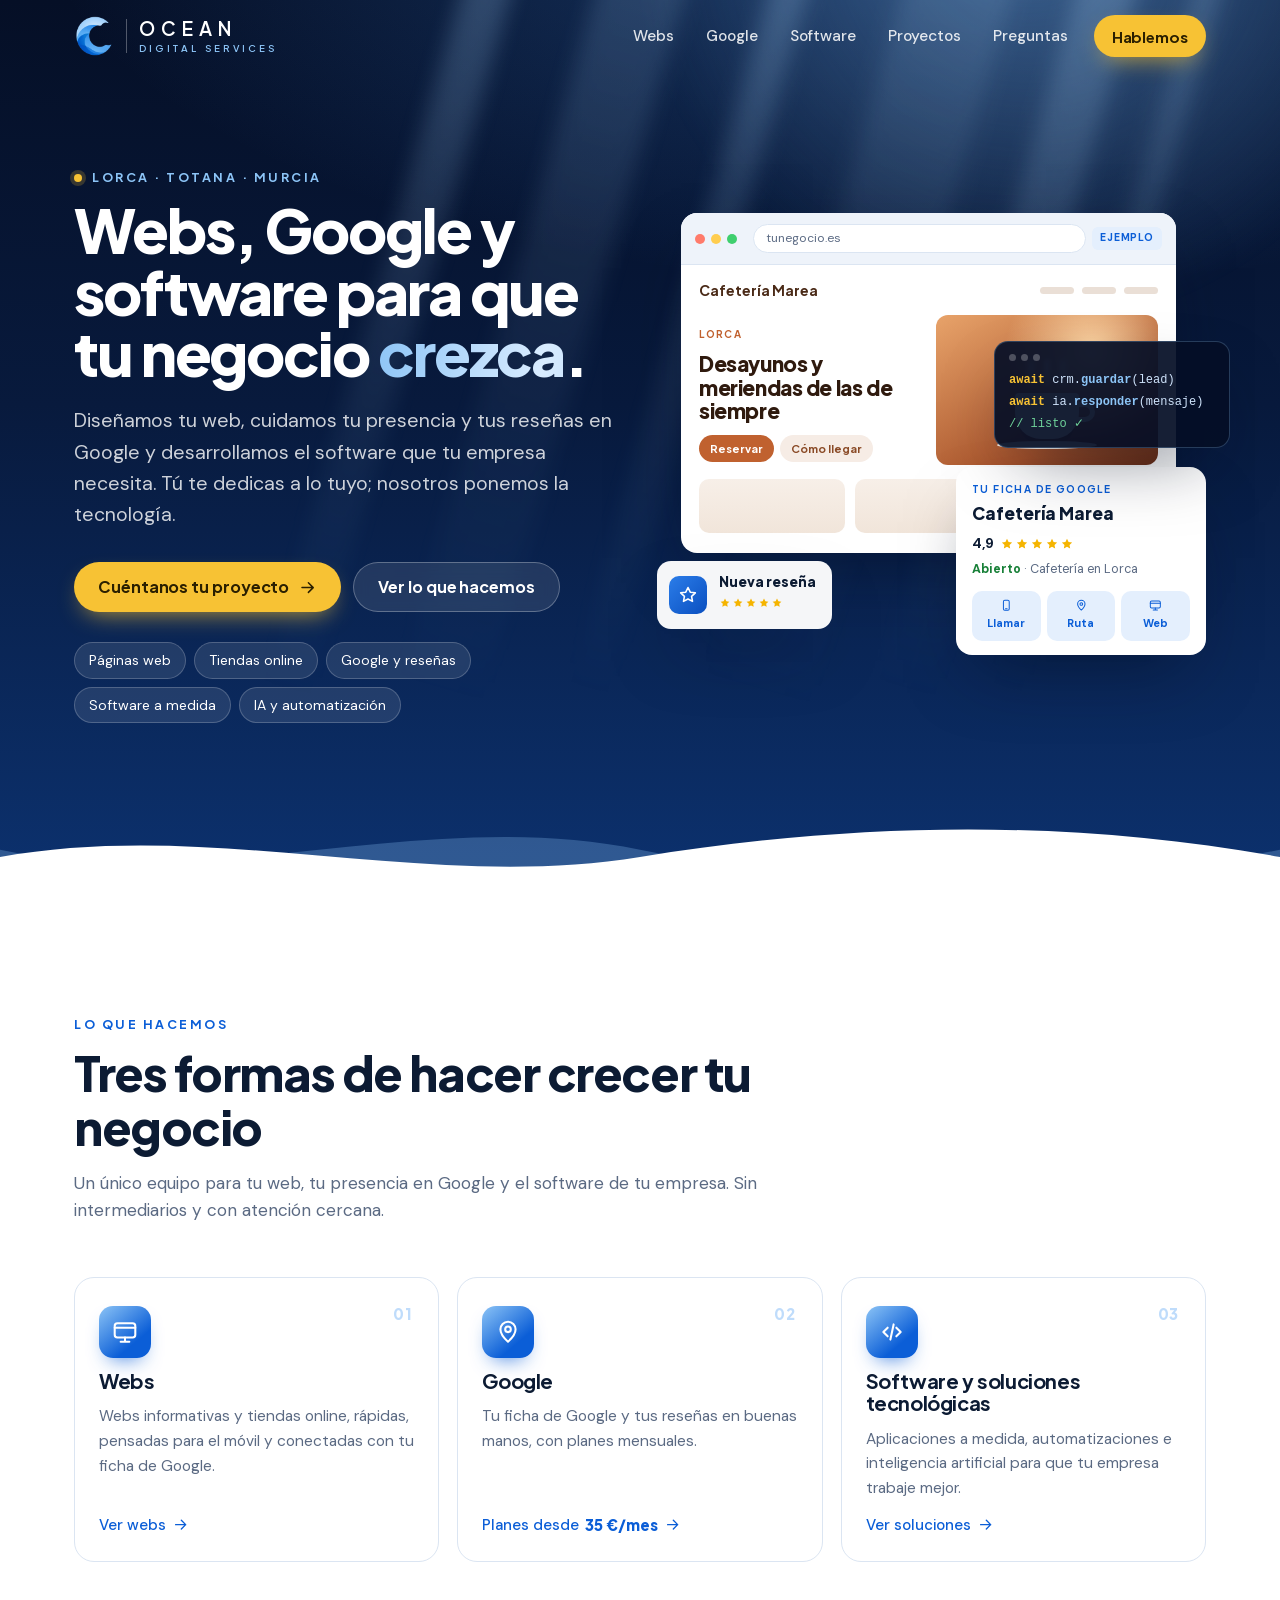
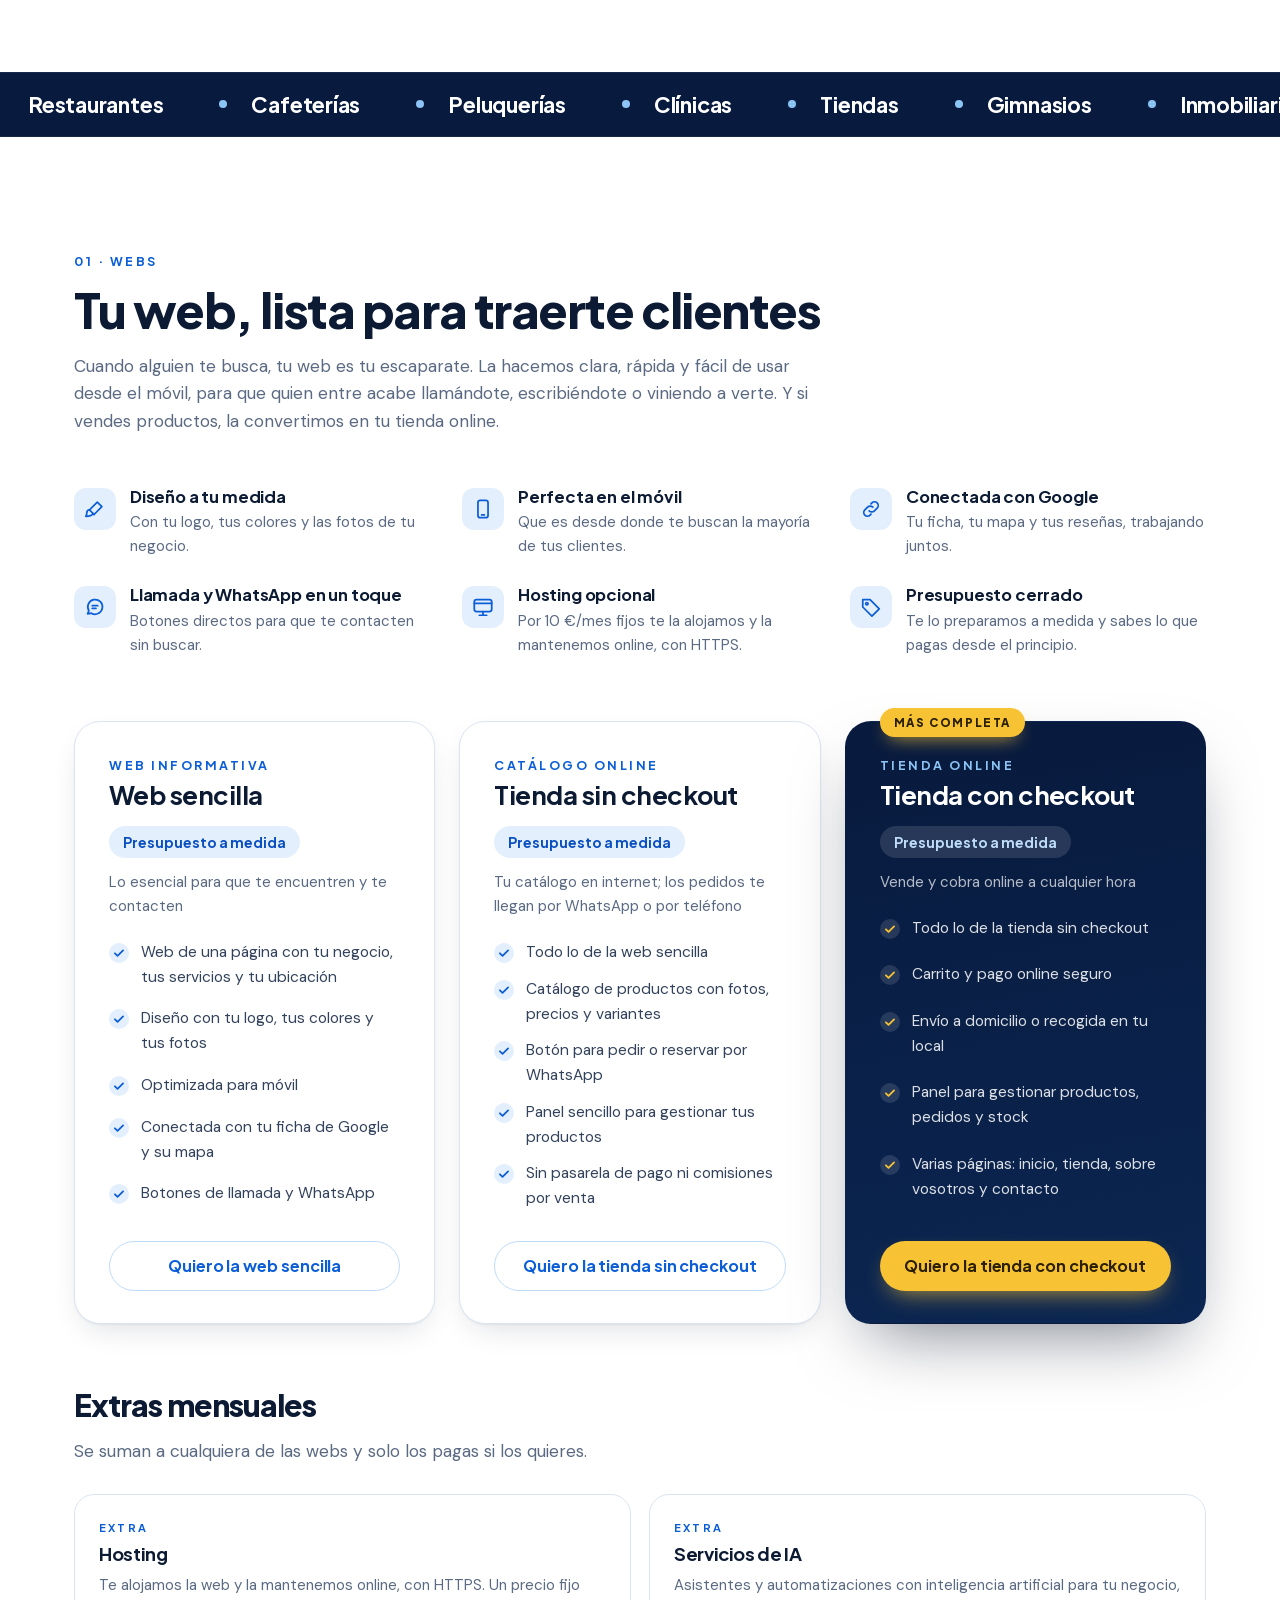
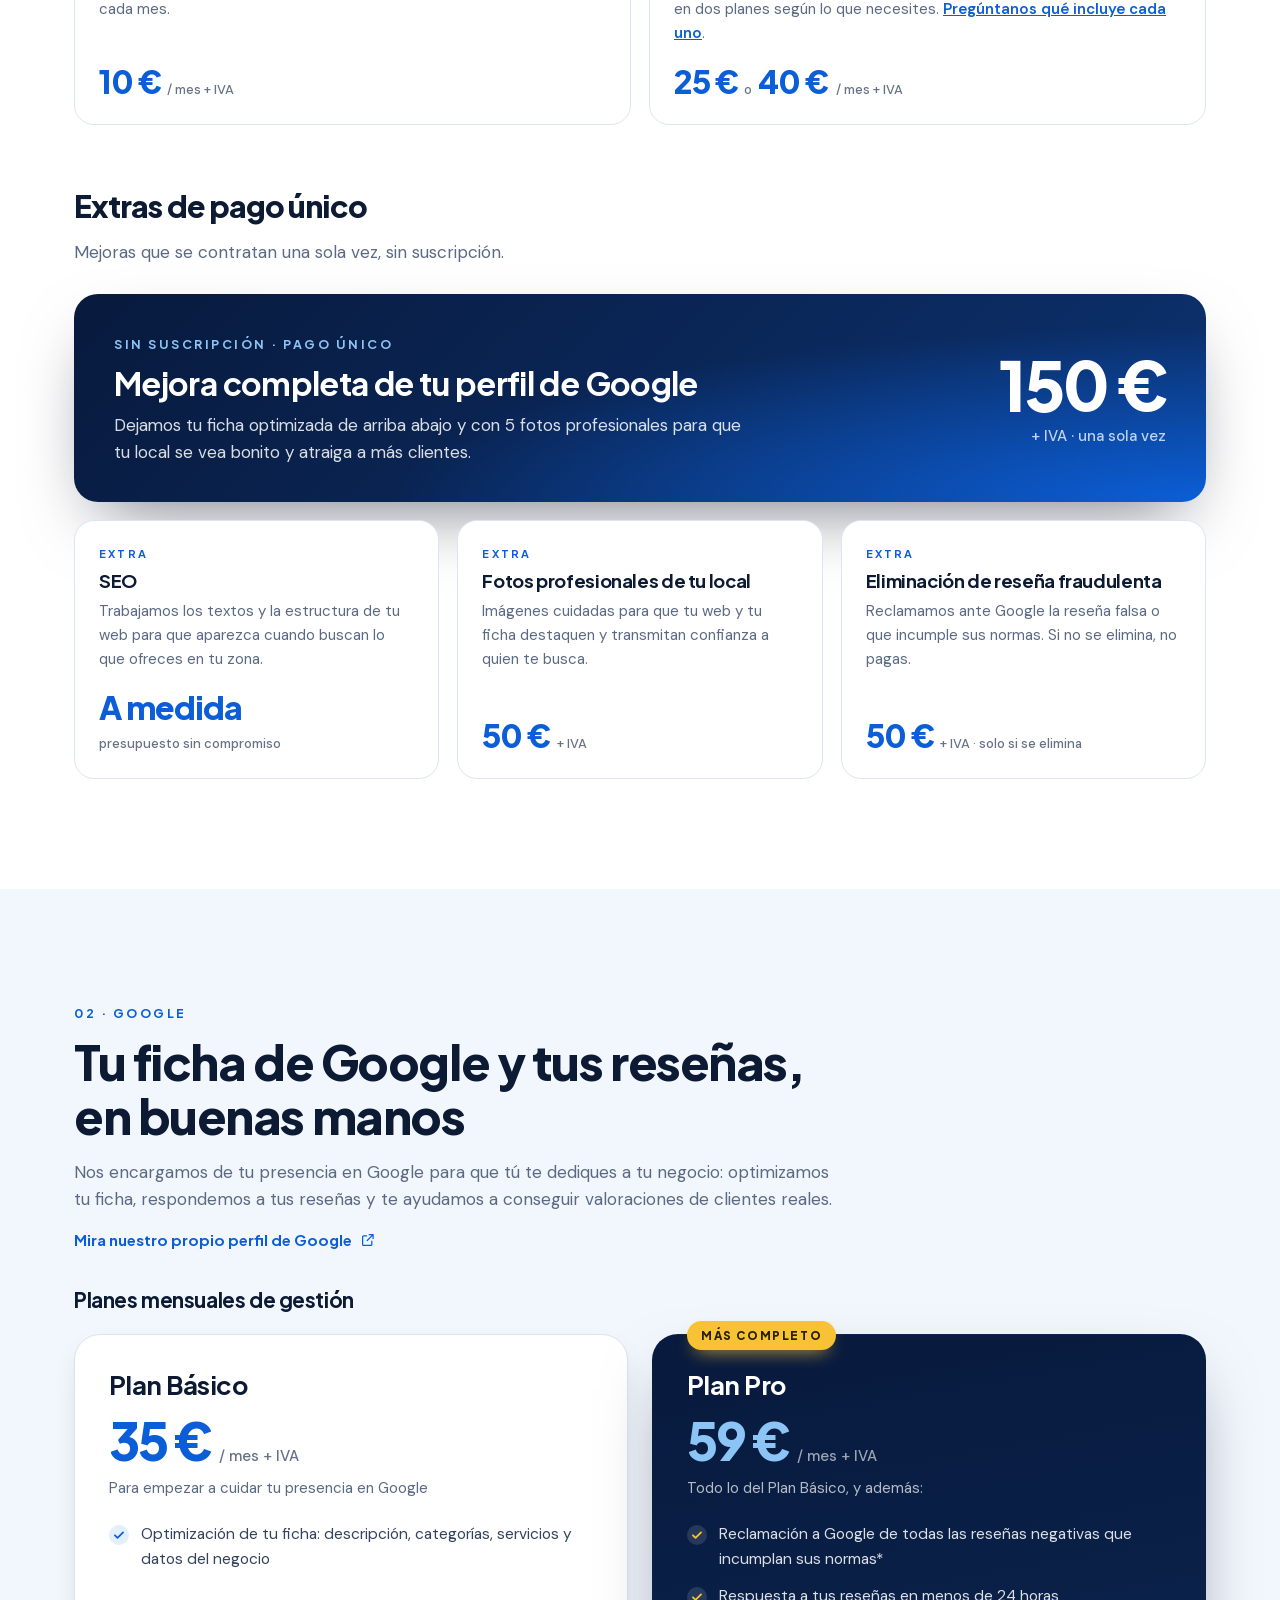
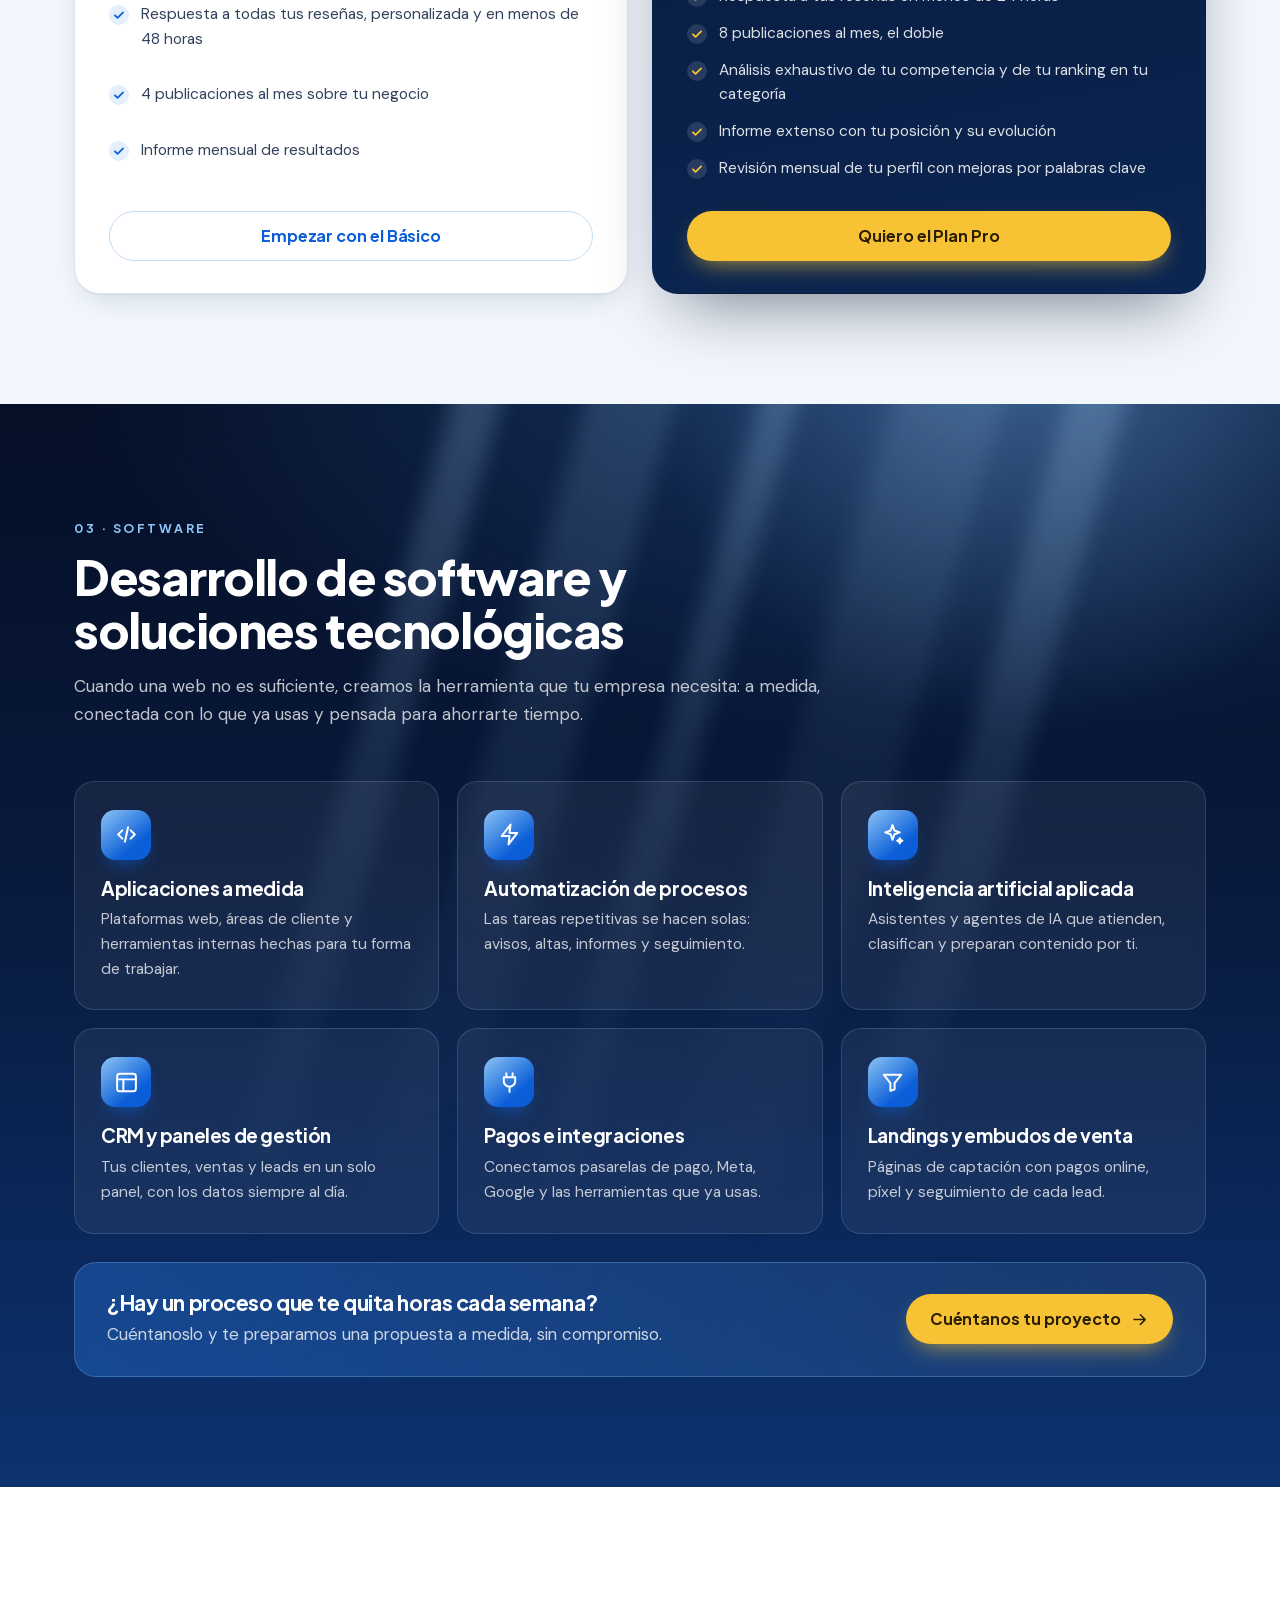
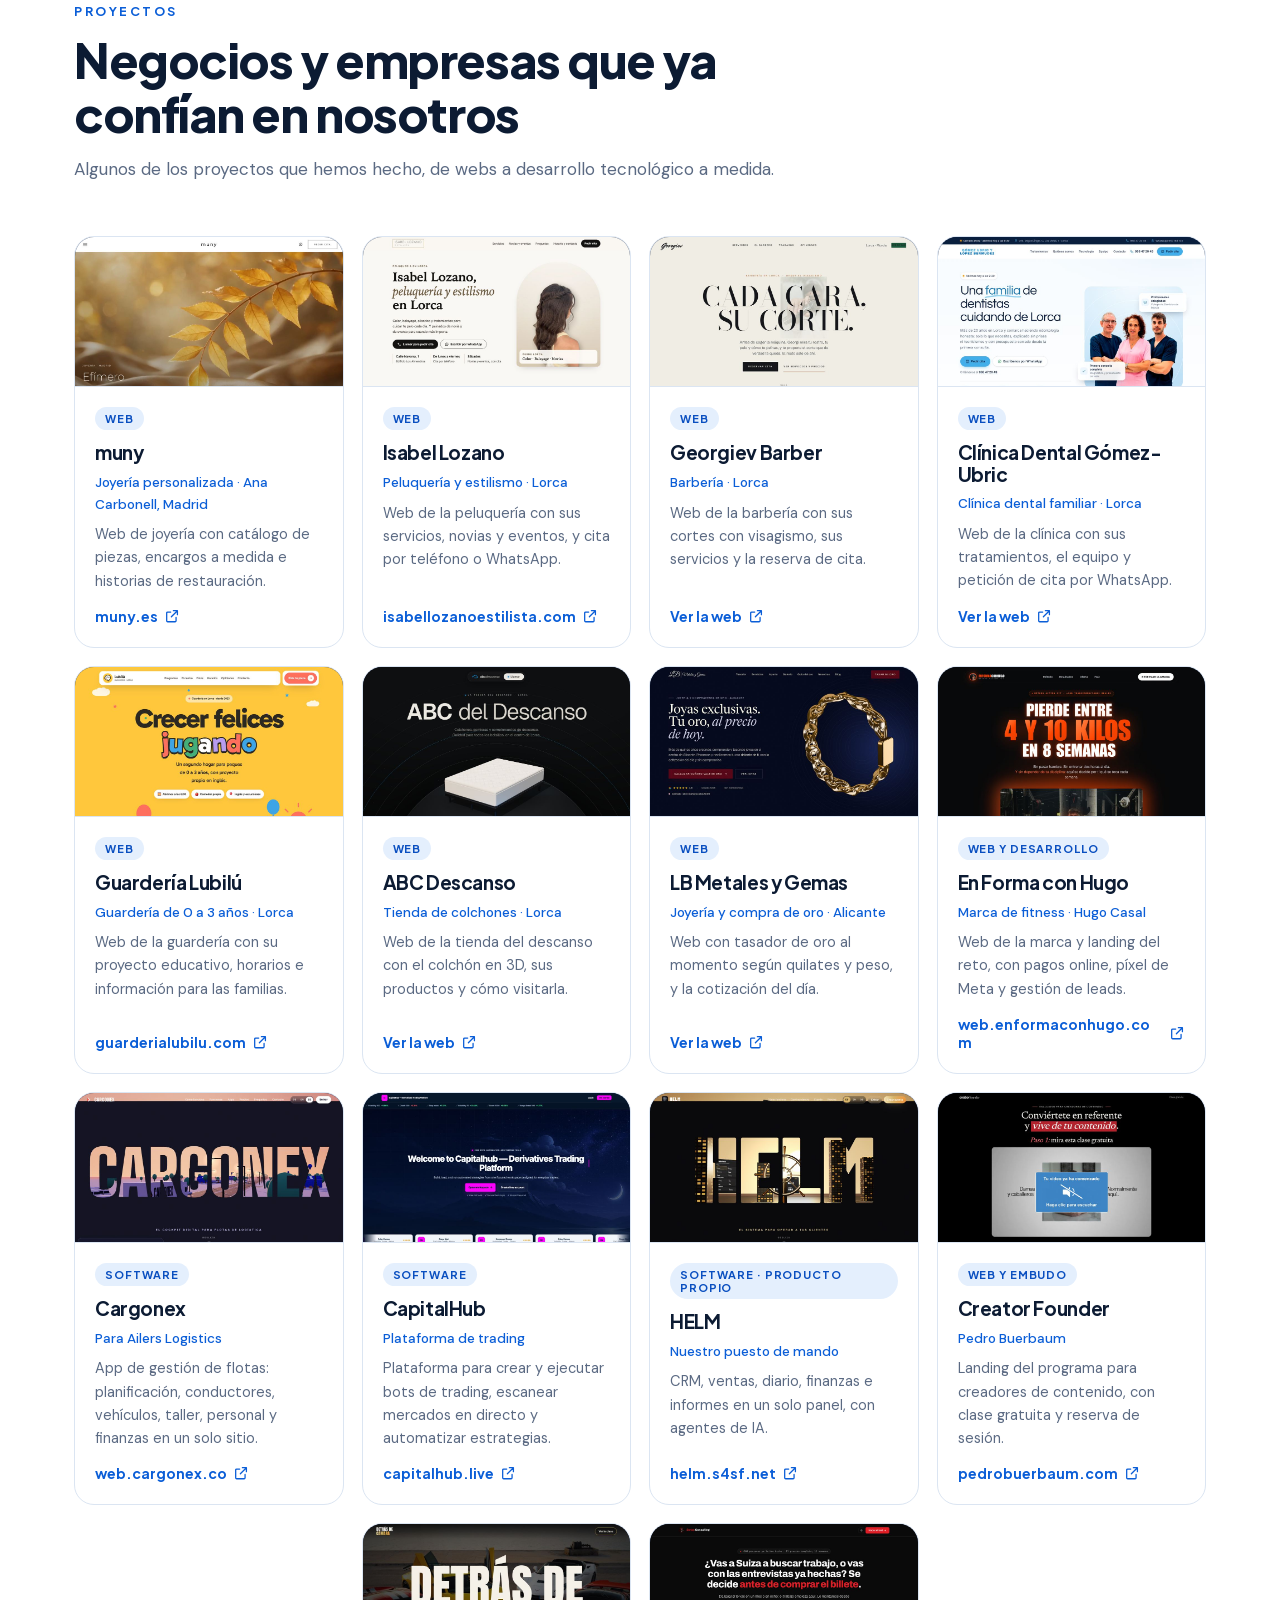
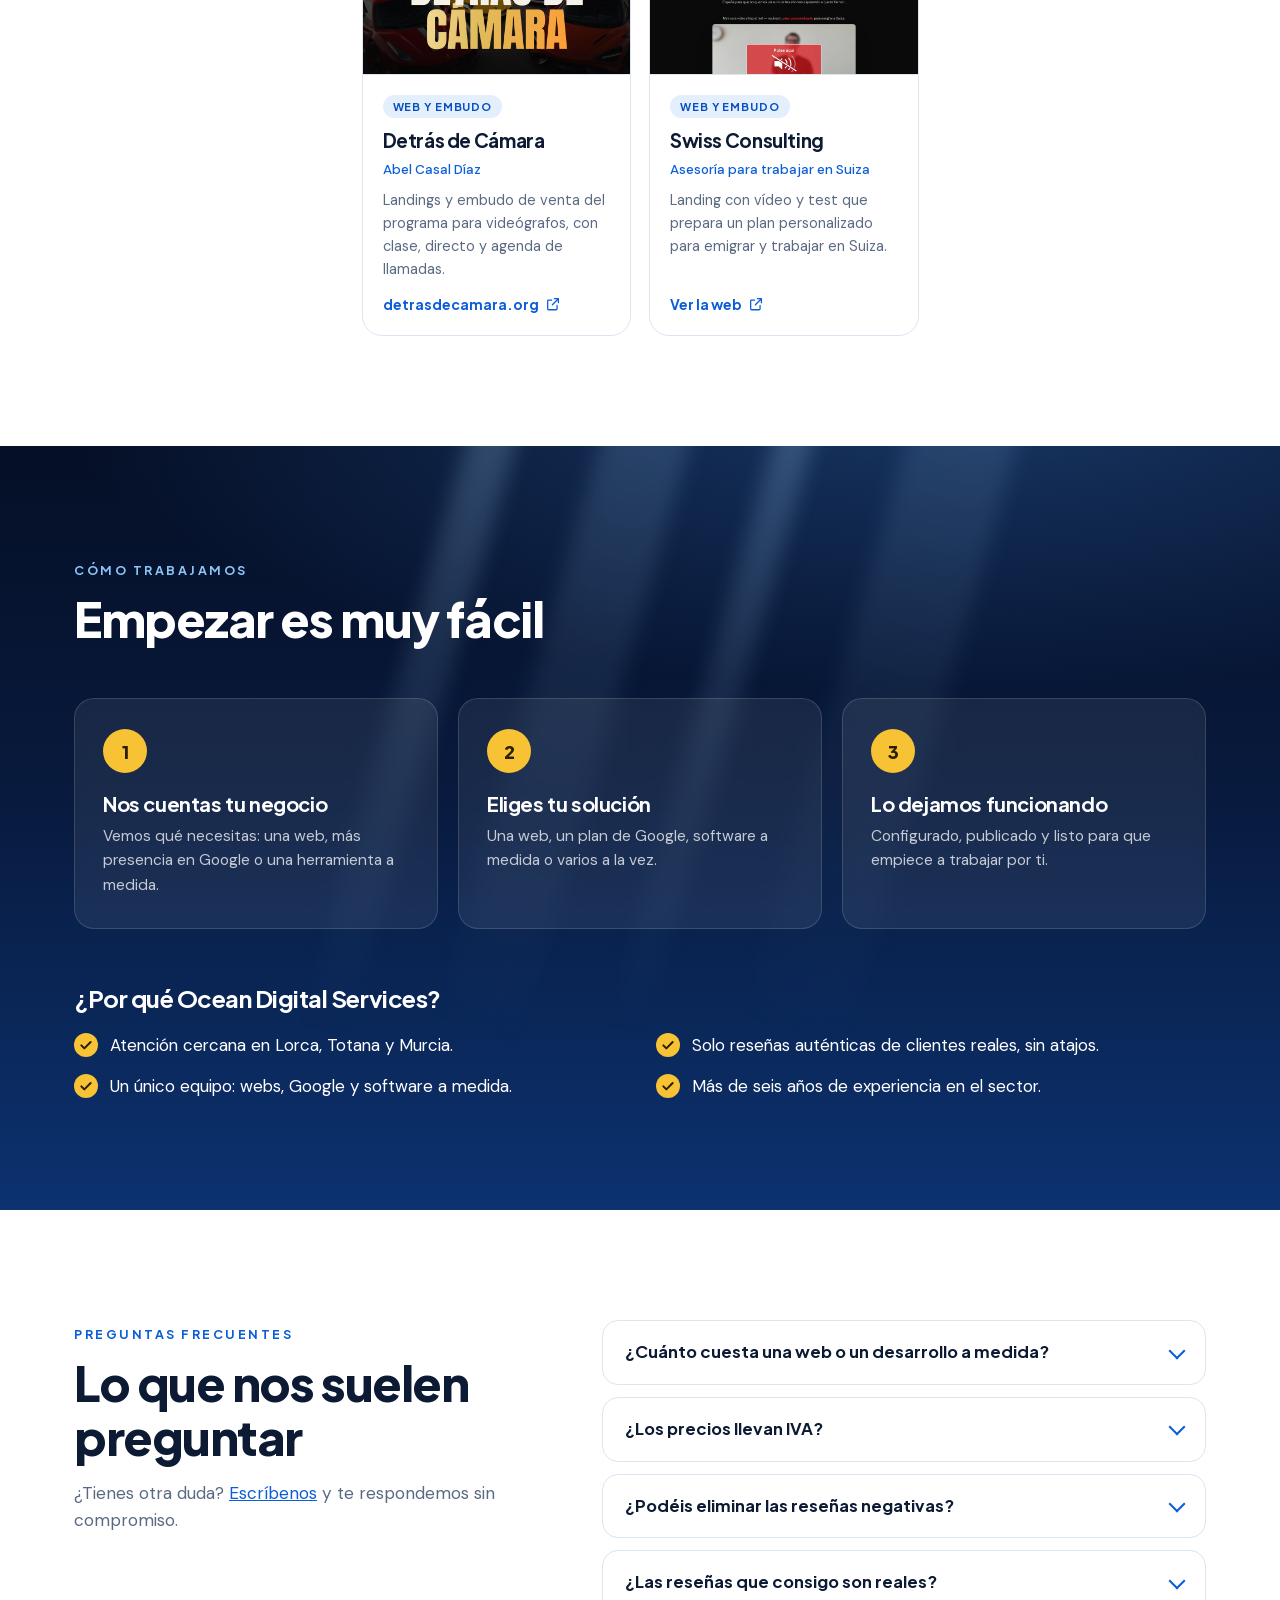
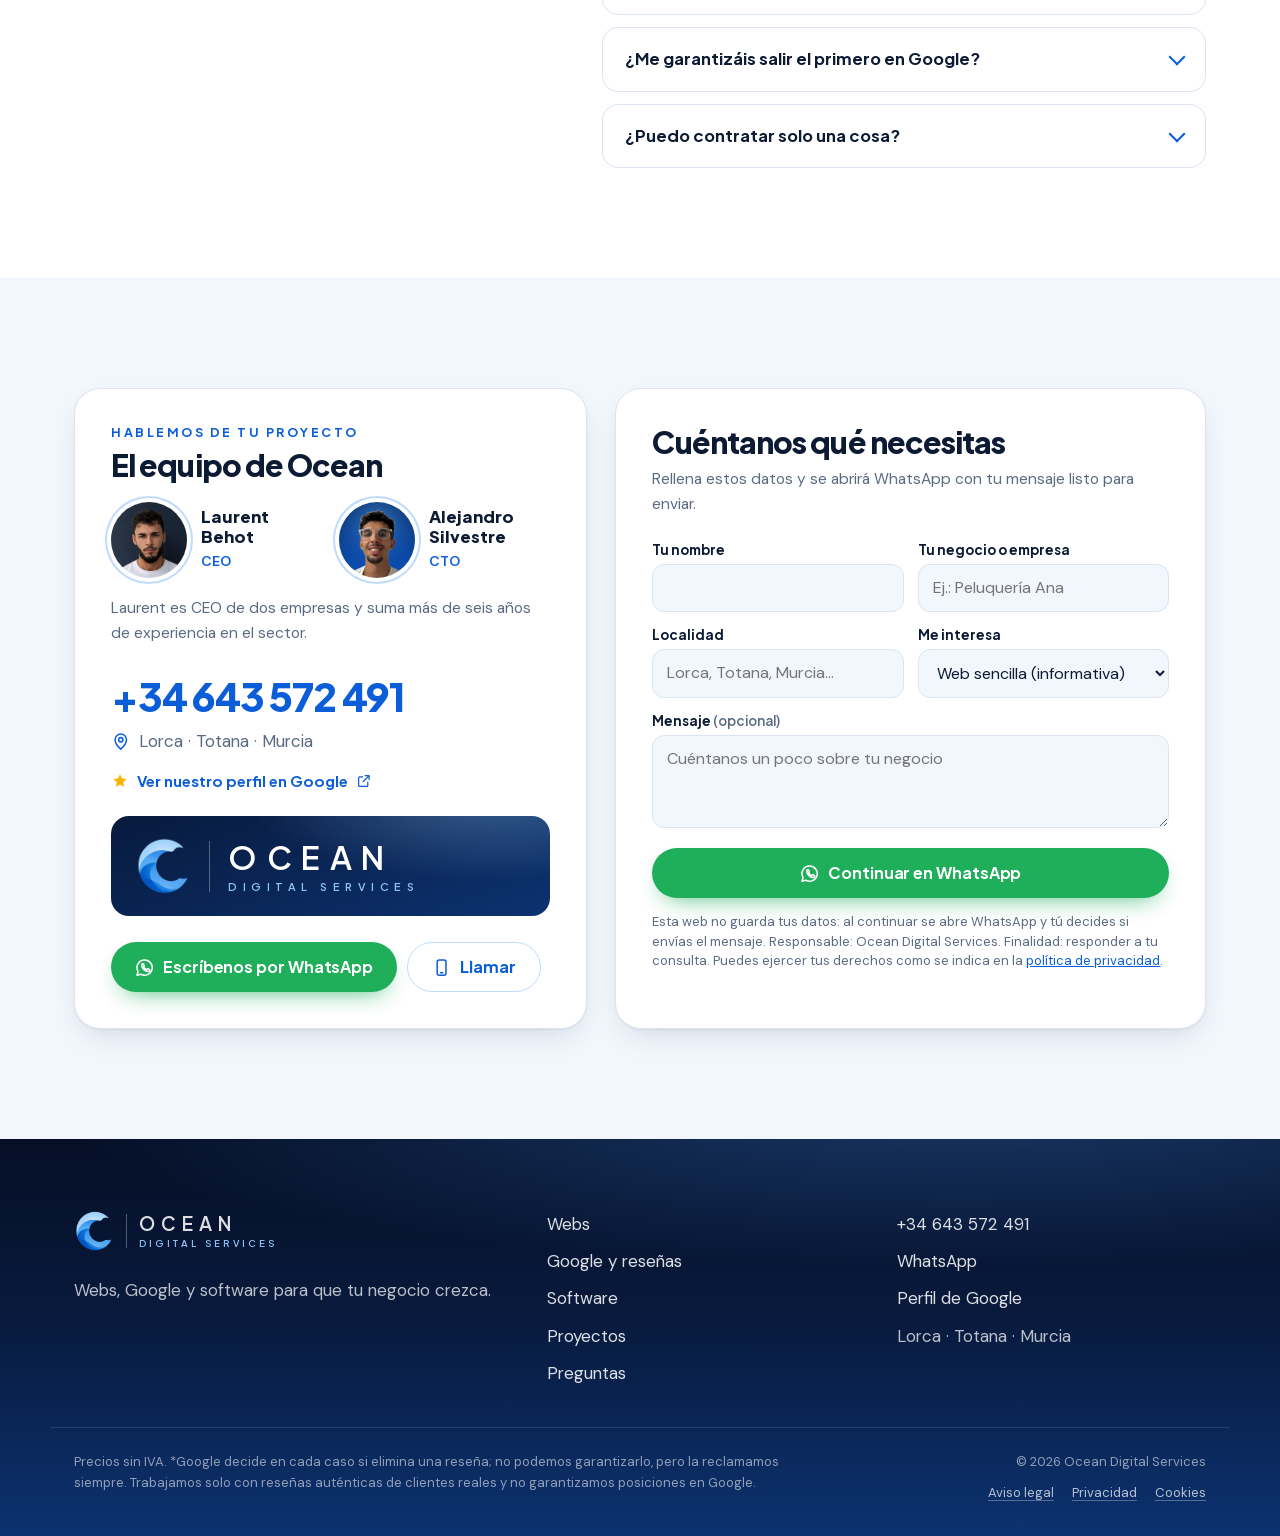
==== commit b6478745: "Extras de pago único en Webs y tres proyectos nuevos - Los servicios puntuales pasan de Google a Web" ====
--- a/index.html
+++ b/index.html
@@ -179,7 +179,7 @@
             <span class="service-n">02</span>
             <span class="service-ic"><svg class="ic"><use href="#i-pin"/></svg></span>
             <h3>Google</h3>
-            <p>Tu ficha de Google y tus reseñas en buenas manos, con planes mensuales y servicios puntuales.</p>
+            <p>Tu ficha de Google y tus reseñas en buenas manos, con planes mensuales.</p>
             <span class="service-foot">Planes desde <b>35 €/mes</b> <svg class="ic"><use href="#i-arrow"/></svg></span>
           </a>
           <a class="service reveal" href="#software">
@@ -287,6 +287,42 @@
             </article>
           </div>
         </div>
+        <div class="web-extras">
+          <div class="section-head section-head-sm reveal">
+            <h2 class="h3">Extras de pago único</h2>
+            <p class="sub">Mejoras que se contratan una sola vez, sin suscripción.</p>
+          </div>
+
+          <div class="hero-offer reveal">
+            <div>
+              <p class="eyebrow eyebrow-light">Sin suscripción · Pago único</p>
+              <h3>Mejora completa de tu perfil de Google</h3>
+              <p>Dejamos tu ficha optimizada de arriba abajo y con 5 fotos profesionales para que tu local se vea bonito y atraiga a más clientes.</p>
+            </div>
+            <p class="offer-price">150 €<small>+ IVA · una sola vez</small></p>
+          </div>
+
+          <div class="extras">
+            <article class="extra reveal">
+              <p class="eyebrow">Extra</p>
+              <h3>SEO</h3>
+              <p>Trabajamos los textos y la estructura de tu web para que aparezca cuando buscan lo que ofreces en tu zona.</p>
+              <p class="extra-price extra-medida">A medida<small>presupuesto sin compromiso</small></p>
+            </article>
+            <article class="extra reveal">
+              <p class="eyebrow">Extra</p>
+              <h3>Fotos profesionales de tu local</h3>
+              <p>Imágenes cuidadas para que tu web y tu ficha destaquen y transmitan confianza a quien te busca.</p>
+              <p class="extra-price">50 €<small>+ IVA</small></p>
+            </article>
+            <article class="extra reveal">
+              <p class="eyebrow">Extra</p>
+              <h3>Eliminación de reseña fraudulenta</h3>
+              <p>Reclamamos ante Google la reseña falsa o que incumple sus normas. Si no se elimina, no pagas.</p>
+              <p class="extra-price">50 €<small>+ IVA · solo si se elimina</small></p>
+            </article>
+          </div>
+        </div>
       </div>
     </section>
 
@@ -333,42 +369,6 @@
           </article>
         </div>
 
-        <div class="oneoff">
-          <div class="section-head section-head-sm reveal">
-            <h2 class="h3">Servicios puntuales, sin compromiso</h2>
-            <p class="sub">Mejoras que se contratan una sola vez, sin plan de suscripción.</p>
-          </div>
-
-          <div class="hero-offer reveal">
-            <div>
-              <p class="eyebrow eyebrow-light">Sin suscripción · Pago único</p>
-              <h3>Mejora completa de tu perfil de Google</h3>
-              <p>Dejamos tu ficha optimizada de arriba abajo y con 5 fotos profesionales para que tu local se vea bonito y atraiga a más clientes.</p>
-            </div>
-            <p class="offer-price">150 €<small>+ IVA · una sola vez</small></p>
-          </div>
-
-          <div class="extras">
-            <article class="extra reveal">
-              <p class="eyebrow">Extra</p>
-              <h3>Fotos profesionales de tu local</h3>
-              <p>Imágenes cuidadas para que tu ficha destaque y transmita confianza a quien te busca en Google.</p>
-              <p class="extra-price">50 €<small>+ IVA</small></p>
-            </article>
-            <article class="extra reveal">
-              <p class="eyebrow">Extra</p>
-              <h3>Eliminación de reseña fraudulenta</h3>
-              <p>Reclamamos ante Google la reseña falsa o que incumple sus normas. Si no se elimina, no pagas.</p>
-              <p class="extra-price">50 €<small>+ IVA · solo si se elimina</small></p>
-            </article>
-            <article class="extra reveal">
-              <p class="eyebrow">Punto de partida</p>
-              <h3>Alta y configuración</h3>
-              <p>Puesta a punto inicial de tu ficha de Google.</p>
-              <p class="extra-price"><span class="from">Desde</span> 25 €<small>+ IVA</small></p>
-            </article>
-          </div>
-        </div>
       </div>
     </section>
 
@@ -458,6 +458,17 @@
             </div>
           </article>
           <article class="project reveal">
+            <a class="pthumb" href="https://web-georgiev-barber.vercel.app/" target="_blank" rel="noopener" tabindex="-1" aria-hidden="true"><img src="assets/proyectos/georgiev.jpg" alt="" width="960" height="540" loading="lazy"></a>
+            <div class="project-body">
+              <span class="ptag">Web</span>
+              <h3>Georgiev Barber</h3>
+              <p class="pwho">Barbería · Lorca</p>
+              <p>Web de la barbería con sus cortes con visagismo, sus servicios y la reserva de cita.</p>
+              <a class="plink" href="https://web-georgiev-barber.vercel.app/" target="_blank" rel="noopener">Ver la web <svg class="ic"><use href="#i-out"/></svg></a>
+              <!-- Testimonio: añadir aquí <blockquote> con las palabras reales del cliente -->
+            </div>
+          </article>
+          <article class="project reveal">
             <a class="pthumb" href="https://clinica-gomez-ubric-lorca.vercel.app/" target="_blank" rel="noopener" tabindex="-1" aria-hidden="true"><img src="assets/proyectos/clinica.jpg" alt="" width="960" height="540" loading="lazy"></a>
             <div class="project-body">
               <span class="ptag">Web</span>
@@ -465,6 +476,28 @@
               <p class="pwho">Clínica dental familiar · Lorca</p>
               <p>Web de la clínica con sus tratamientos, el equipo y petición de cita por WhatsApp.</p>
               <a class="plink" href="https://clinica-gomez-ubric-lorca.vercel.app/" target="_blank" rel="noopener">Ver la web <svg class="ic"><use href="#i-out"/></svg></a>
+              <!-- Testimonio: añadir aquí <blockquote> con las palabras reales del cliente -->
+            </div>
+          </article>
+          <article class="project reveal">
+            <a class="pthumb" href="https://www.guarderialubilu.com/" target="_blank" rel="noopener" tabindex="-1" aria-hidden="true"><img src="assets/proyectos/lubilu.jpg" alt="" width="960" height="540" loading="lazy"></a>
+            <div class="project-body">
+              <span class="ptag">Web</span>
+              <h3>Guardería Lubilú</h3>
+              <p class="pwho">Guardería de 0 a 3 años · Lorca</p>
+              <p>Web de la guardería con su proyecto educativo, horarios e información para las familias.</p>
+              <a class="plink" href="https://www.guarderialubilu.com/" target="_blank" rel="noopener">guarderialubilu.com <svg class="ic"><use href="#i-out"/></svg></a>
+              <!-- Testimonio: añadir aquí <blockquote> con las palabras reales del cliente -->
+            </div>
+          </article>
+          <article class="project reveal">
+            <a class="pthumb" href="https://colchones-abc.vercel.app/" target="_blank" rel="noopener" tabindex="-1" aria-hidden="true"><img src="assets/proyectos/abc.jpg" alt="" width="960" height="540" loading="lazy"></a>
+            <div class="project-body">
+              <span class="ptag">Web</span>
+              <h3>ABC Descanso</h3>
+              <p class="pwho">Tienda de colchones · Lorca</p>
+              <p>Web de la tienda del descanso con el colchón en 3D, sus productos y cómo visitarla.</p>
+              <a class="plink" href="https://colchones-abc.vercel.app/" target="_blank" rel="noopener">Ver la web <svg class="ic"><use href="#i-out"/></svg></a>
               <!-- Testimonio: añadir aquí <blockquote> con las palabras reales del cliente -->
             </div>
           </article>
@@ -605,7 +638,7 @@
           </details>
           <details>
             <summary>¿Podéis eliminar las reseñas negativas?</summary>
-            <p>Reclamamos ante Google las reseñas que incumplen sus normas, pero la decisión final es siempre de Google y no podemos garantizarla. En el servicio puntual de eliminación, si la reseña no se elimina, no pagas.</p>
+            <p>Reclamamos ante Google las reseñas que incumplen sus normas, pero la decisión final es siempre de Google y no podemos garantizarla. En el extra de eliminación de reseñas, si la reseña no se elimina, no pagas.</p>
           </details>
           <details>
             <summary>¿Las reseñas que consigo son reales?</summary>
@@ -667,6 +700,7 @@
                 <option>Web sencilla (informativa)</option>
                 <option>Tienda online sin checkout</option>
                 <option>Tienda online con checkout</option>
+                <option>SEO para mi web</option>
                 <option>Plan Básico de Google</option>
                 <option>Plan Pro de Google</option>
                 <option>Mejora completa del perfil de Google</option>
--- a/styles.css
+++ b/styles.css
@@ -293,6 +293,8 @@
 .web-extras { margin-top: 64px; }
 .extras.extras-2 { grid-template-columns: repeat(2, 1fr); }
 .extra a { color: var(--blue-600); font-weight: 600; }
+.extra-medida { font-size: 1.6rem; }
+.extra-medida small { display: block; margin-top: 6px; }
 .extra-price small + small { margin-left: 2px; }
 .plan { position: relative; display: flex; flex-direction: column; background: #fff; border: 1px solid var(--line); border-radius: 26px; padding: 36px 34px 32px; box-shadow: var(--shadow); }
 .plan h3 { font-size: 1.6rem; }
